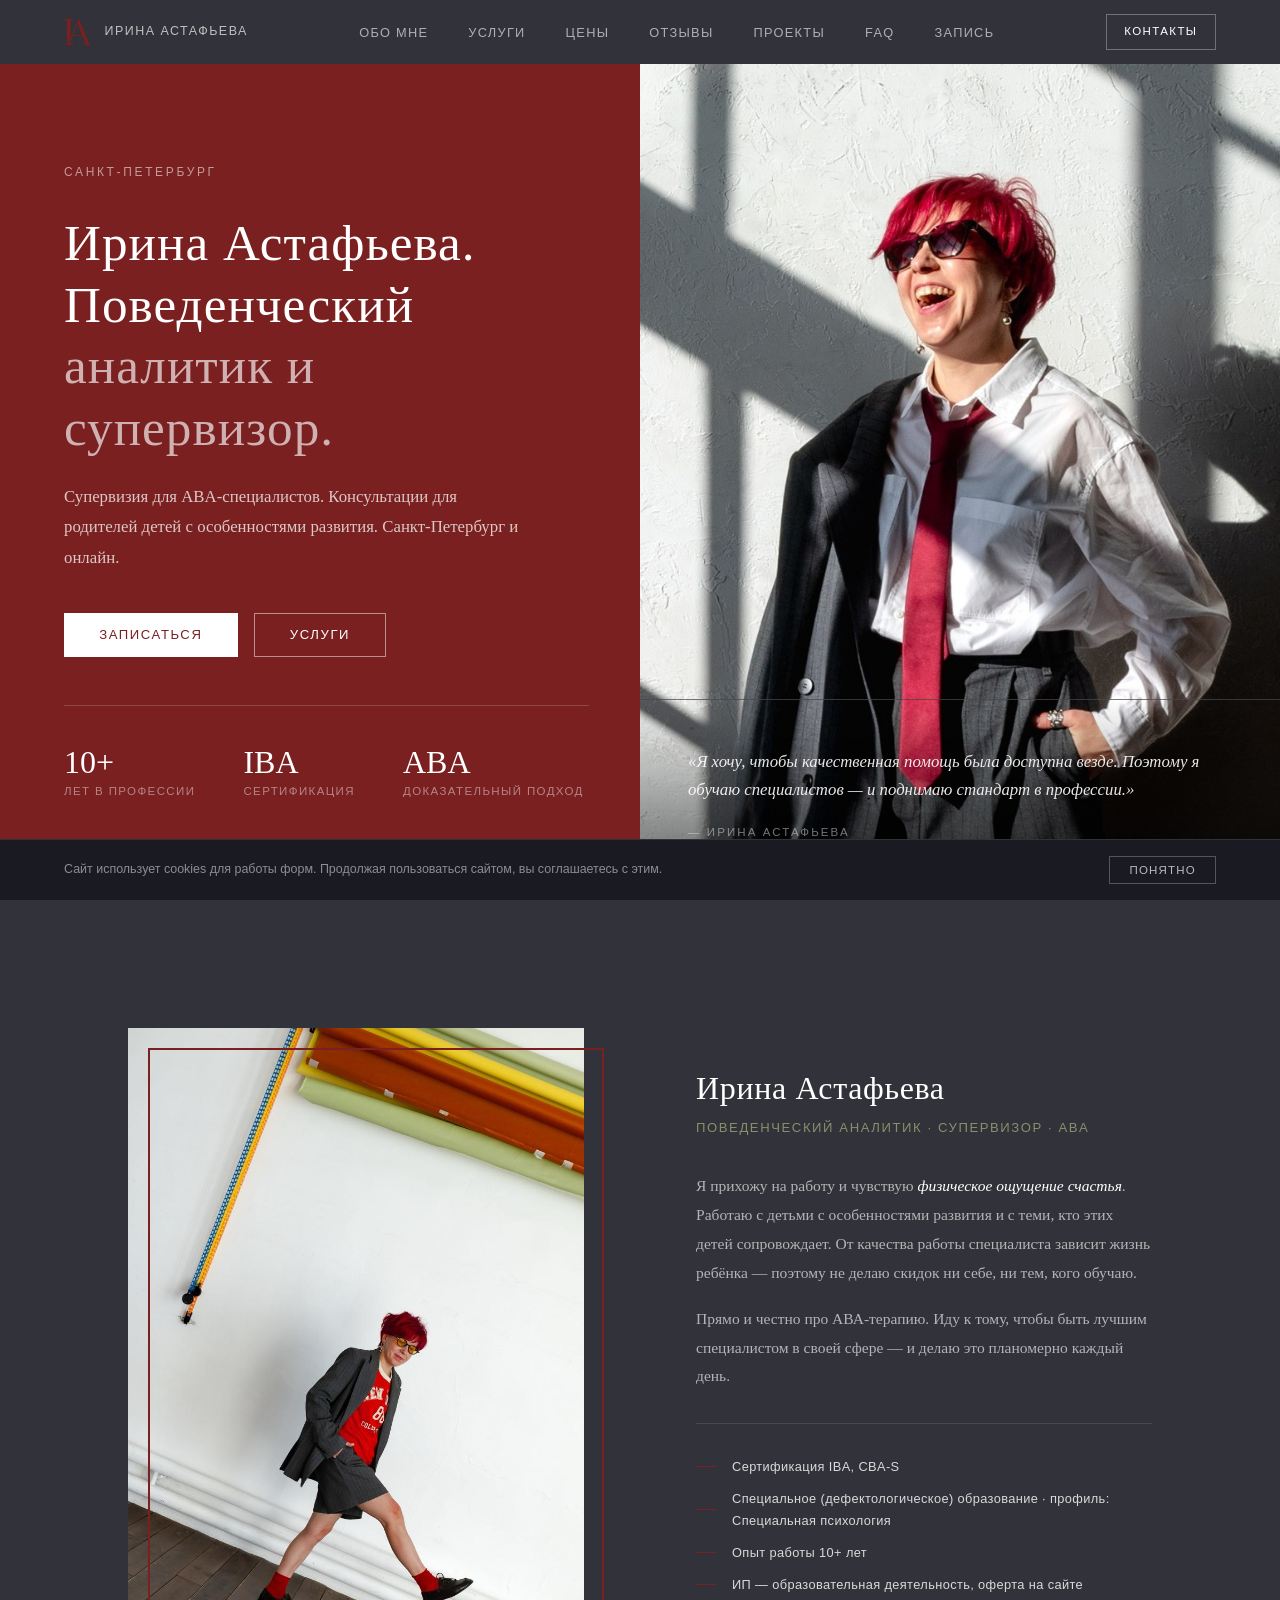
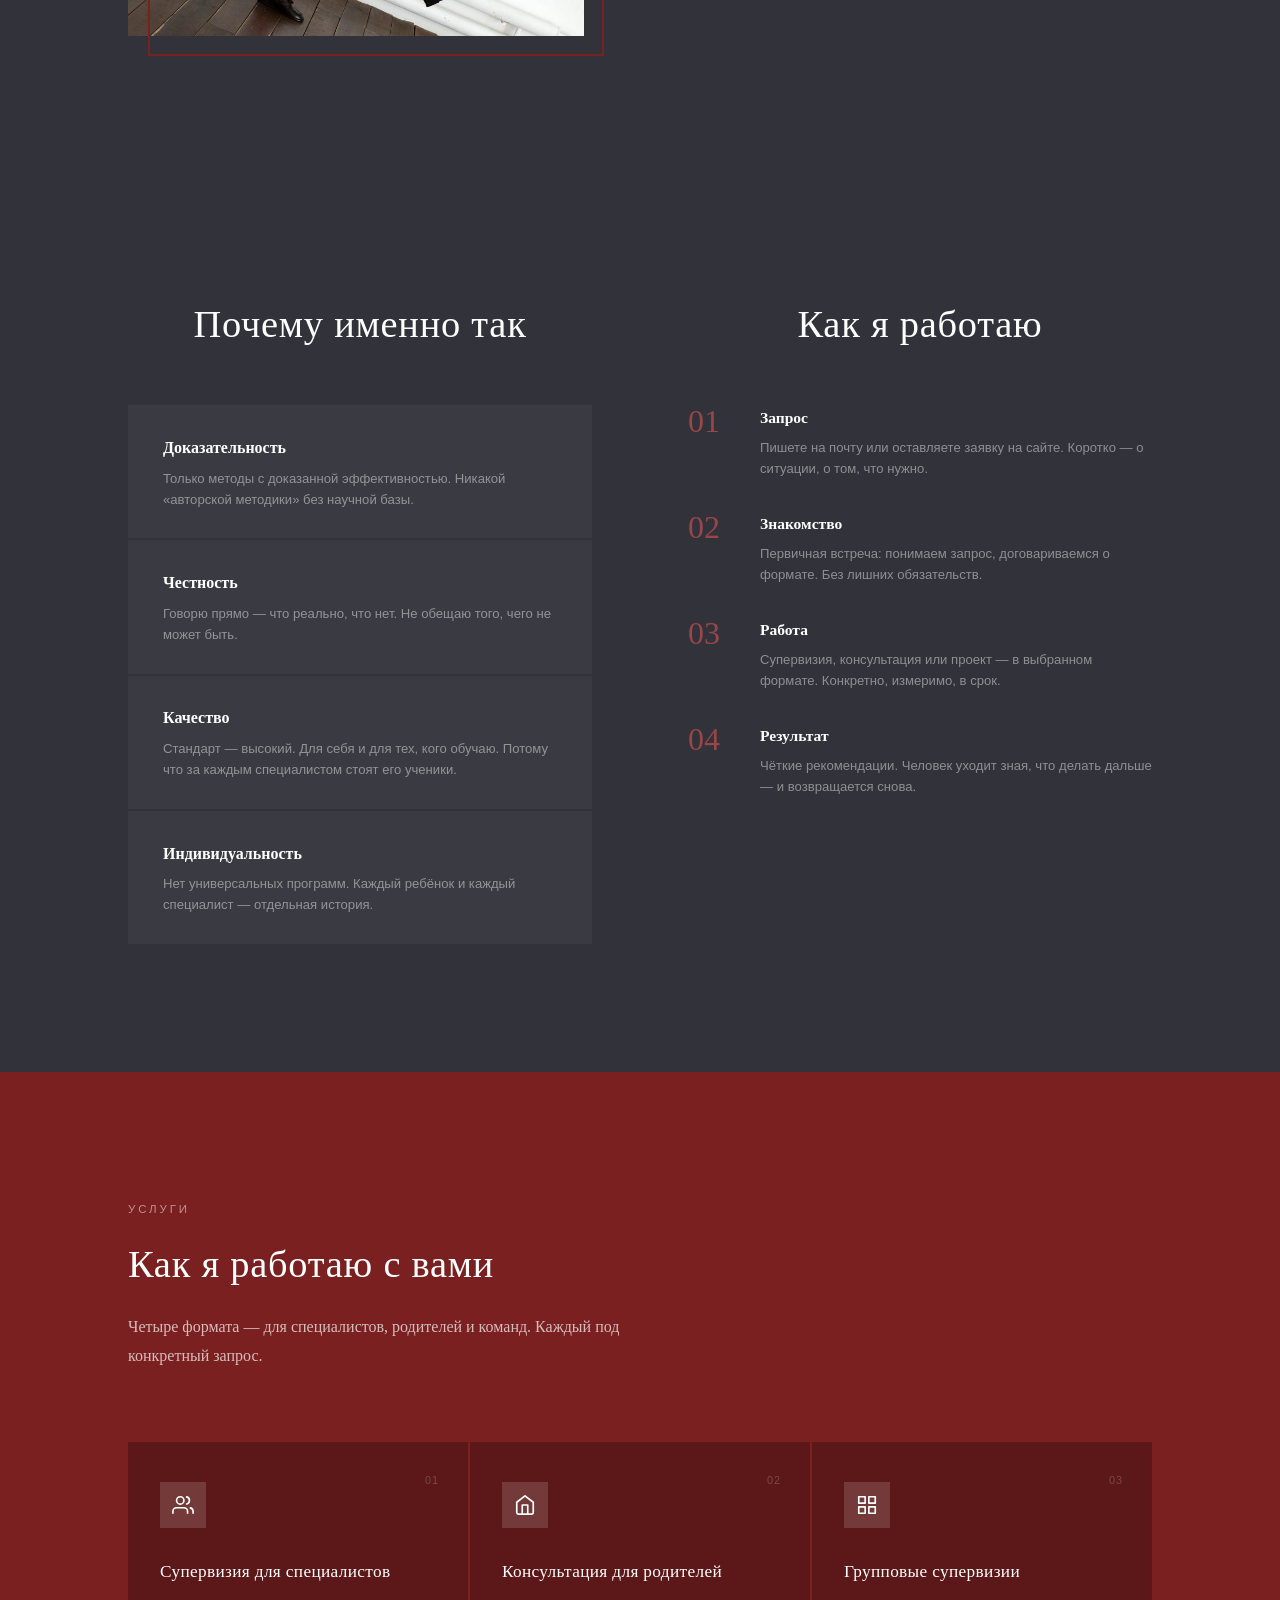
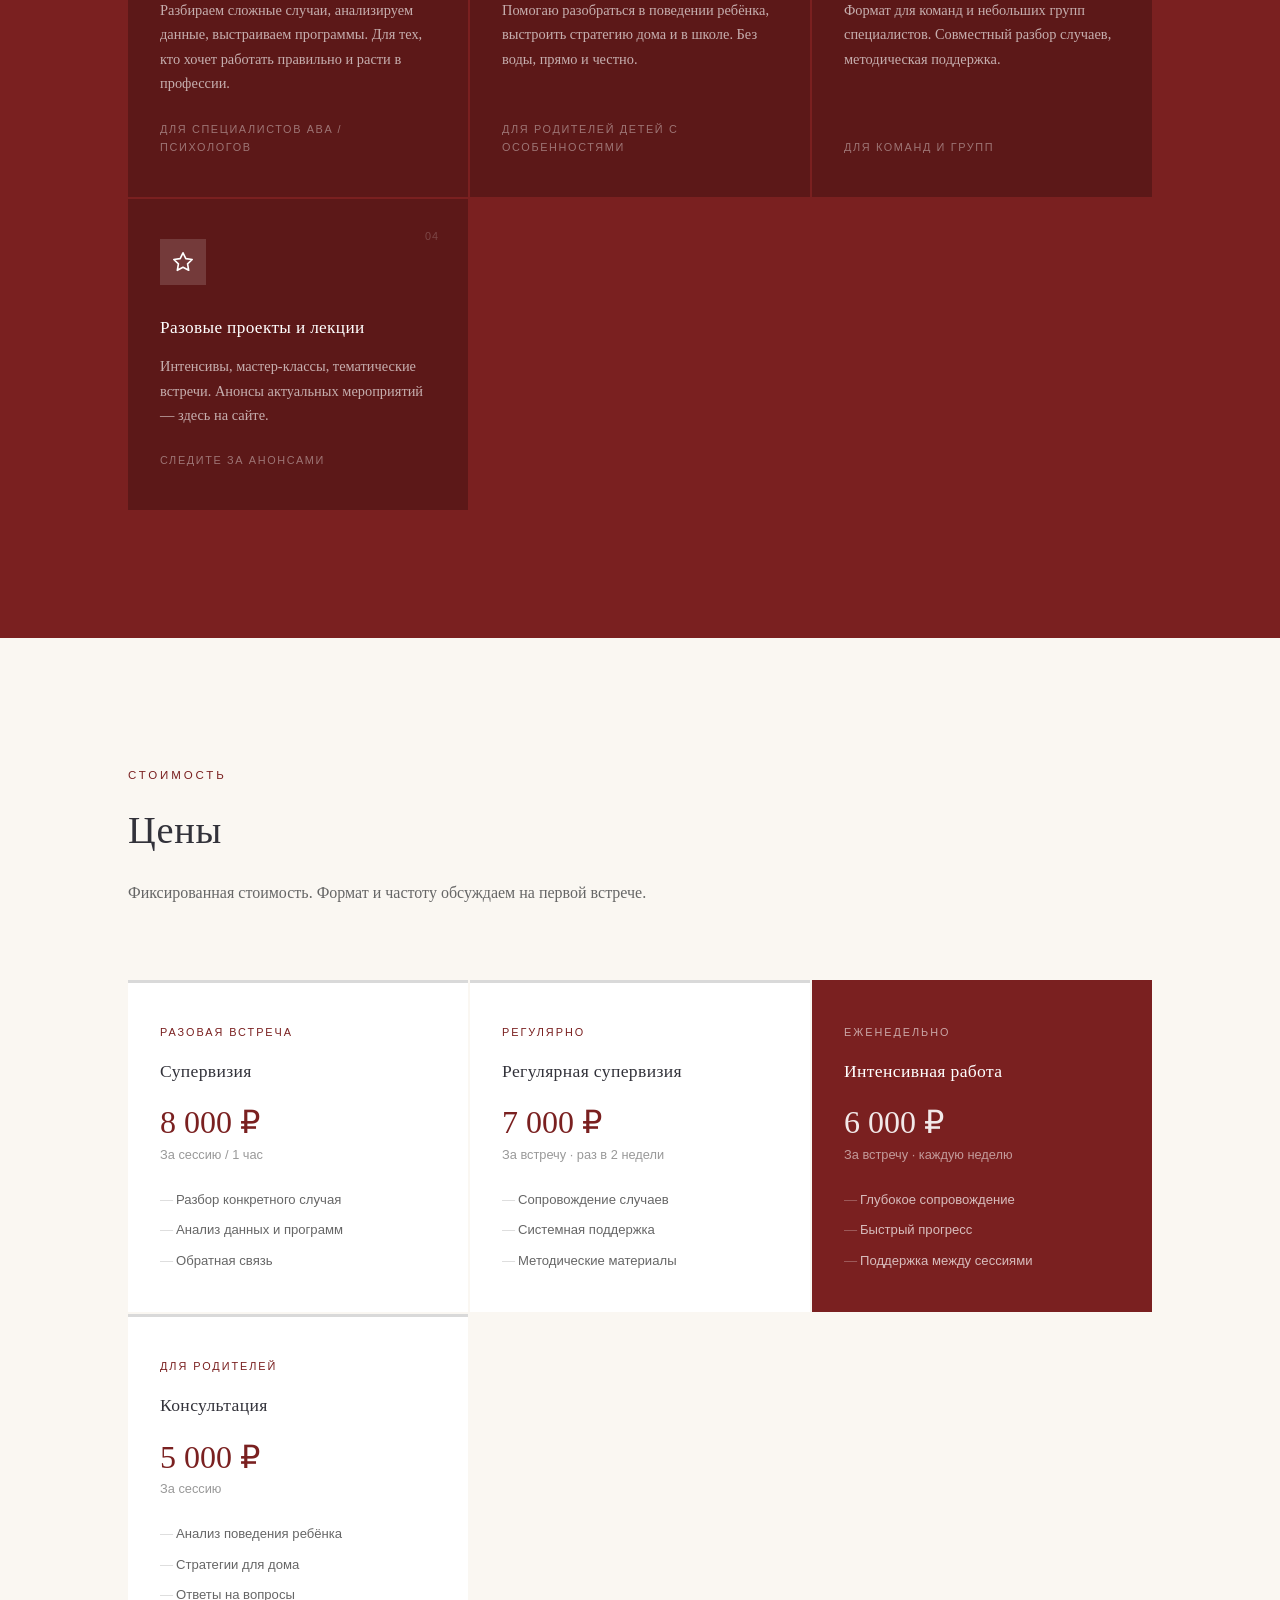
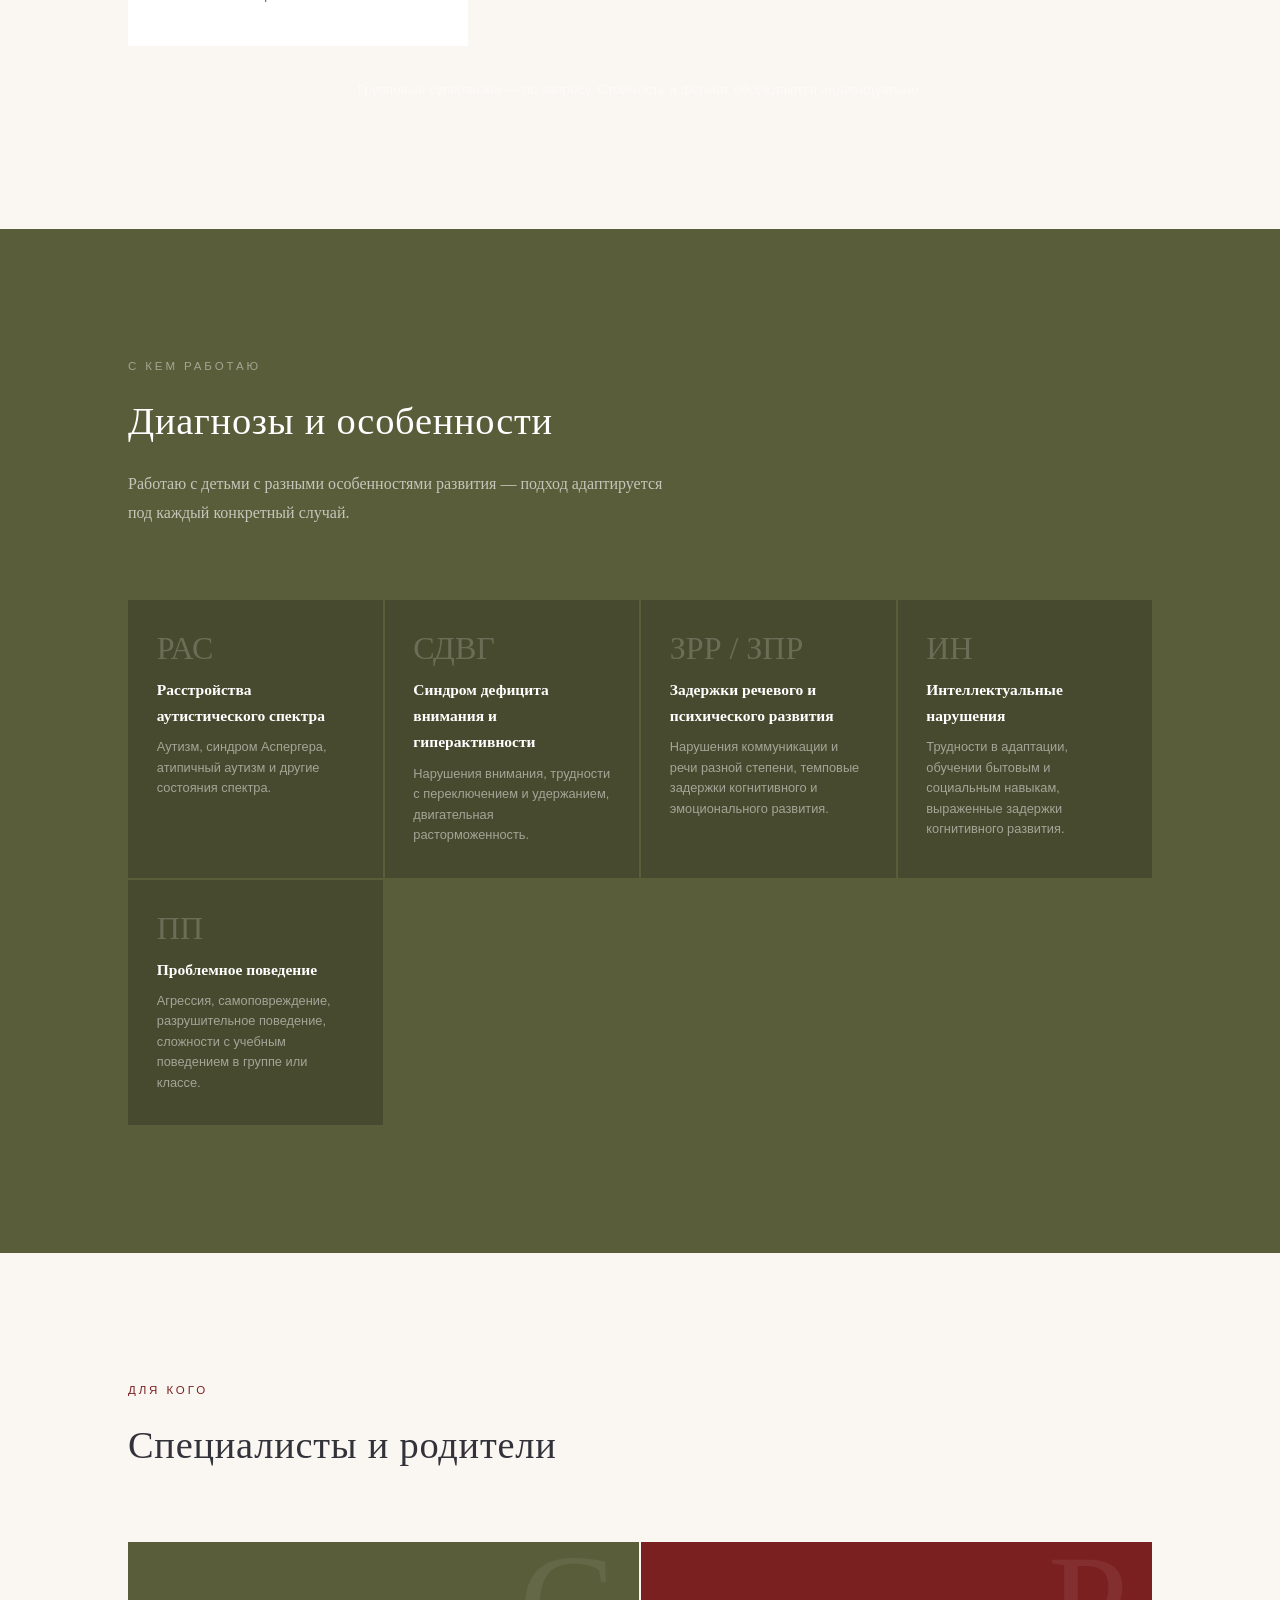
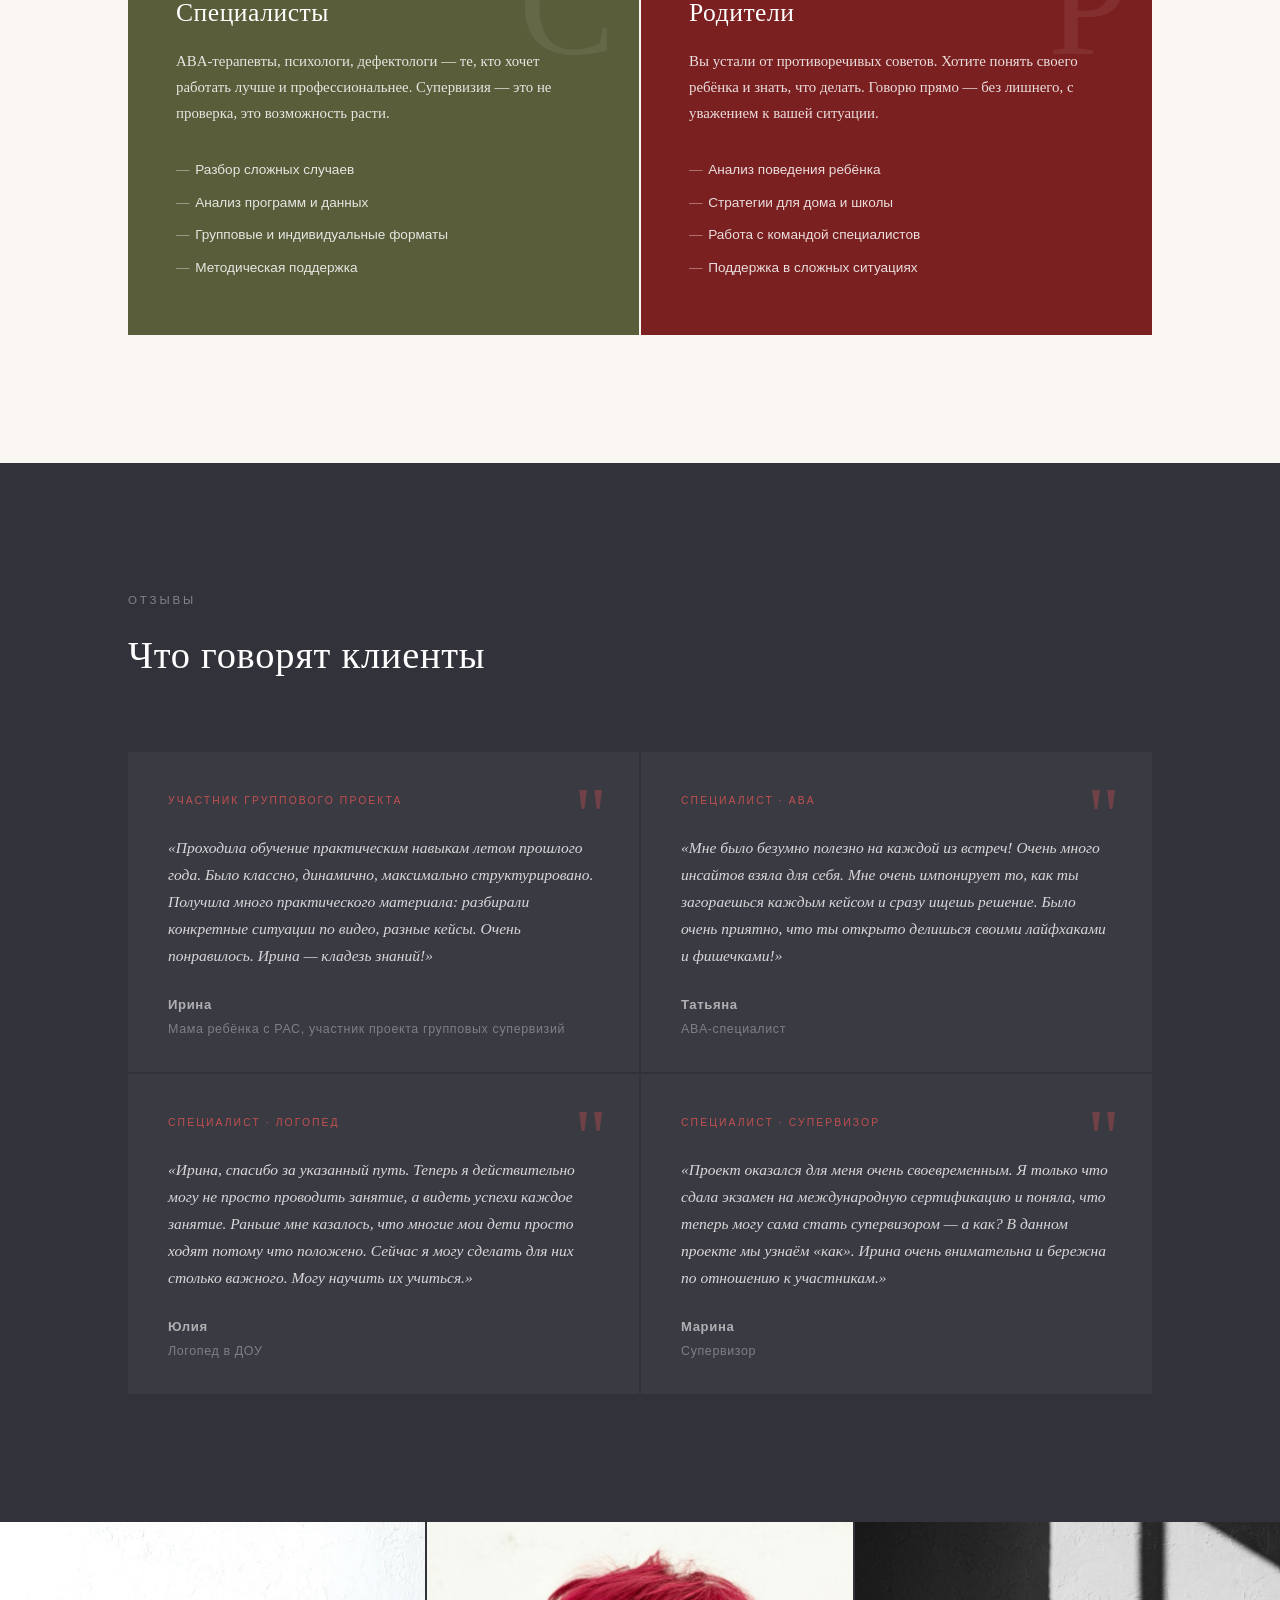
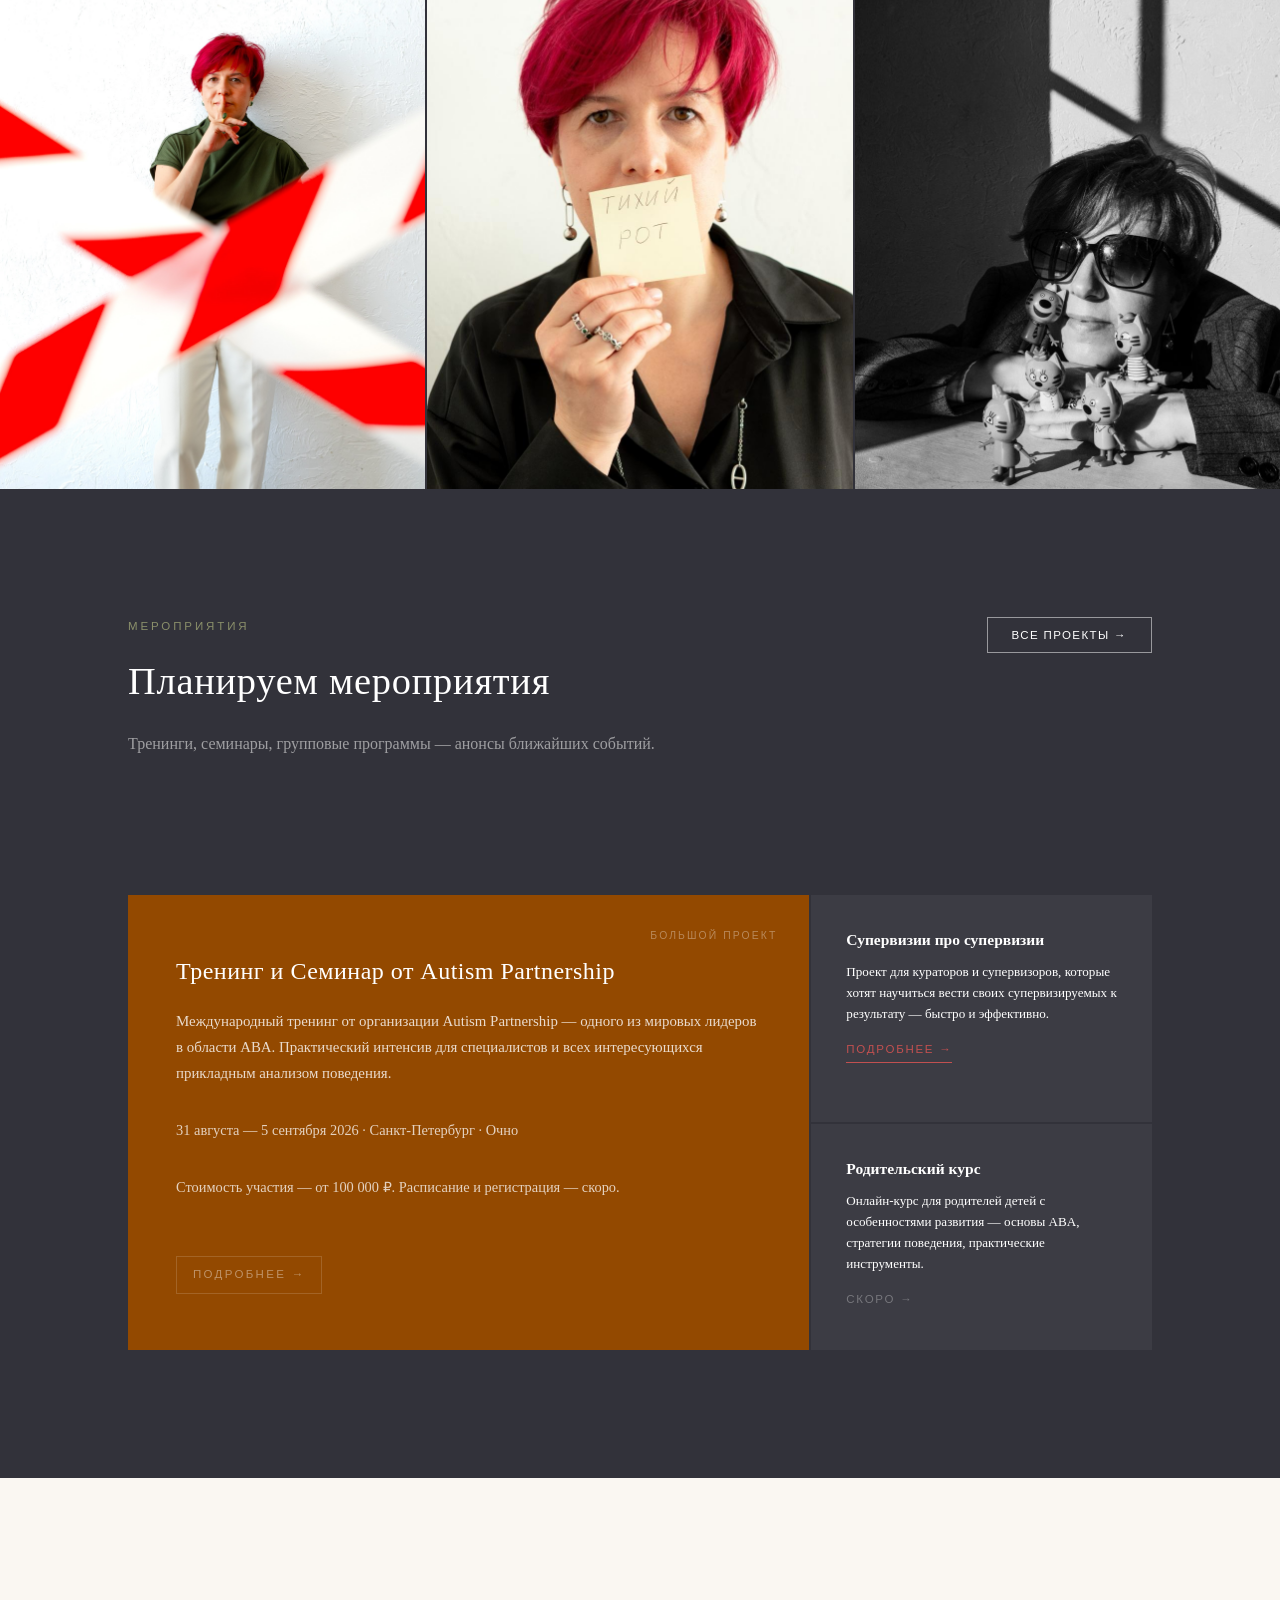
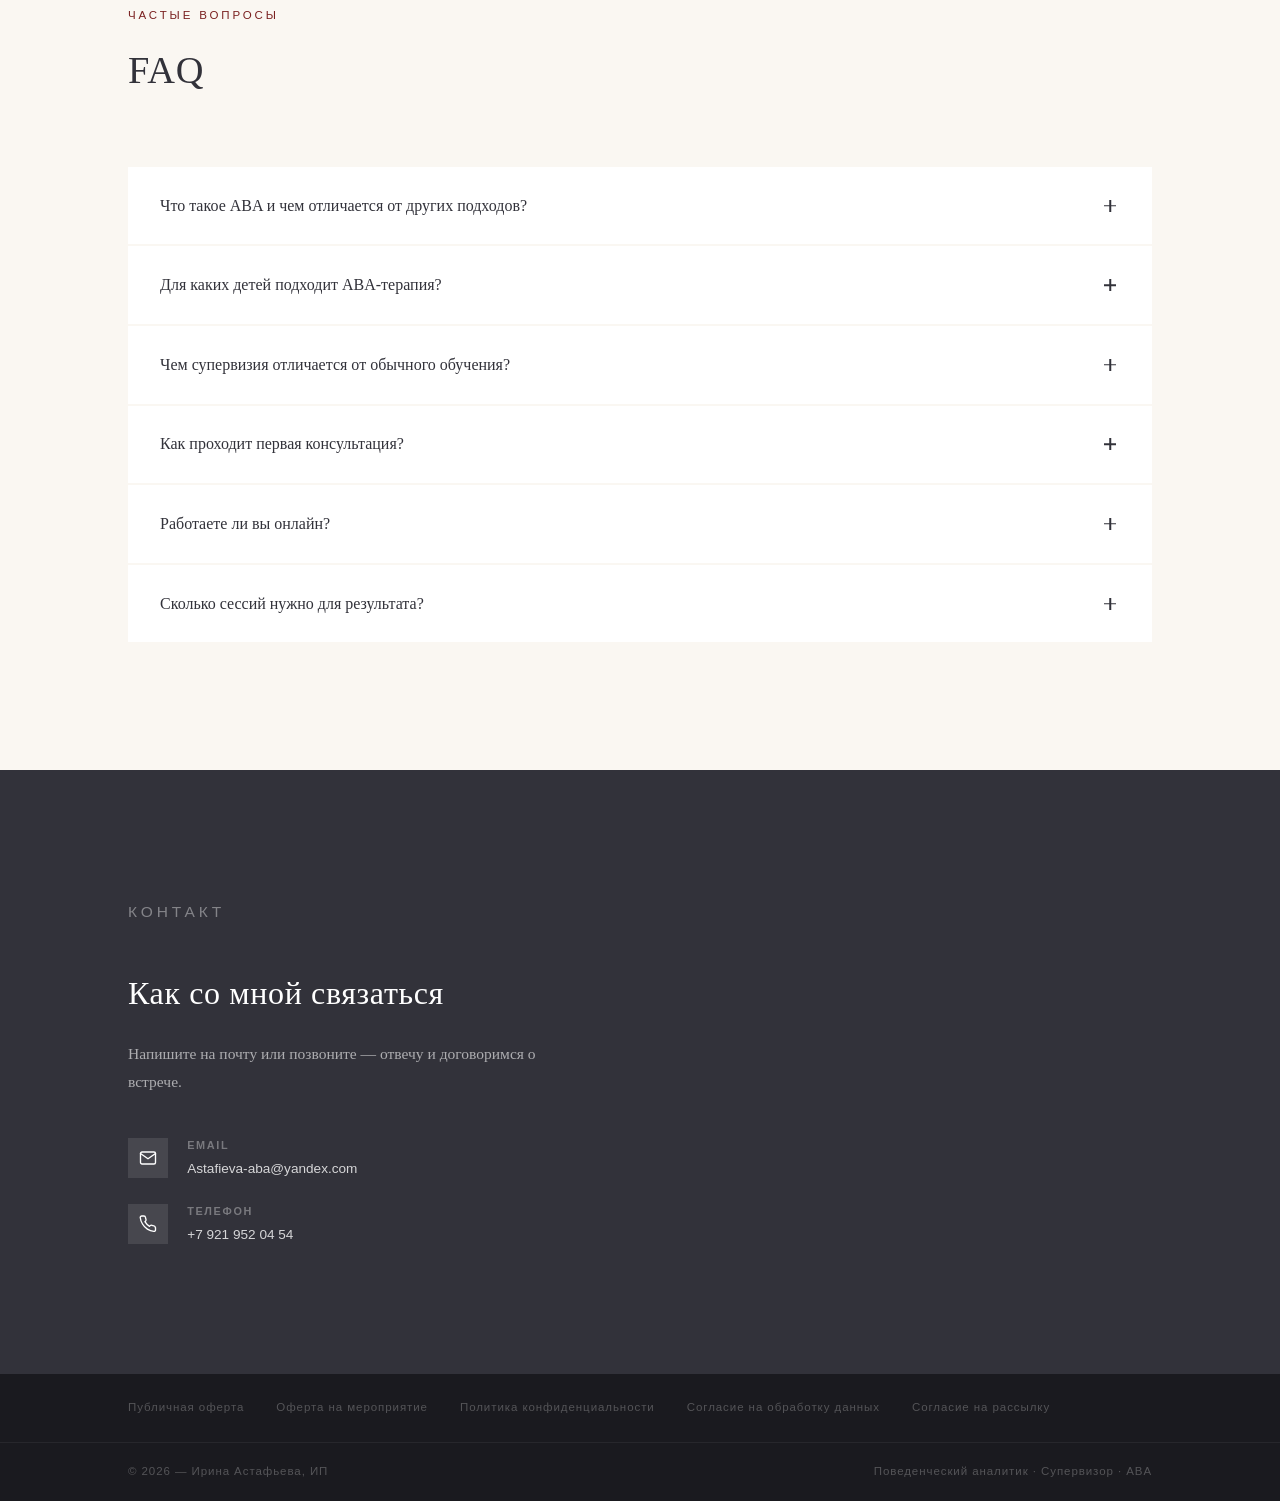
==== index.html @ 0bb3211e "Add IBAO CEU Provider logo top-right of hero photo Co-Authored-By: Claude Sonnet 4.6 <noreply@anthro" ====
﻿<!DOCTYPE html>
<html lang="ru">
<head>
  <meta charset="UTF-8" />
  <meta name="viewport" content="width=device-width, initial-scale=1.0" />
  <title>Ирина Астафьева — поведенческий аналитик и супервизор ABA</title>
  <meta name="description" content="Ирина Астафьева — поведенческий аналитик, супервизор ABA. Супервизия для специалистов, консультации для родителей детей с особенностями развития. Санкт-Петербург и онлайн." />
  <meta property="og:title" content="Ирина Астафьева — поведенческий аналитик и супервизор ABA" />
  <meta property="og:description" content="Супервизия для ABA-специалистов. Консультации для родителей. Санкт-Петербург и онлайн." />
  <meta property="og:image" content="photo/hero-block.jpg" />
  <meta property="og:type" content="website" />
  <meta name="robots" content="index, follow" />
  <link rel="icon" href="photo/Logo.png" type="image/png" />
  <link rel="stylesheet" href="style.css" />
</head>
<body>

  <!-- Навигация -->
  <nav>
    <div class="logo" style="display:flex;align-items:center;gap:0.75rem;">
      <img src="photo/Logo.png" alt="Ирина Астафьева" style="height:36px;display:block;" />
      <span style="color:var(--ash);font-family:'Arial',sans-serif;font-size:0.78rem;letter-spacing:0.12em;text-transform:uppercase;opacity:0.85;">Ирина Астафьева</span>
    </div>
    <button class="nav-toggle" id="navToggle" aria-label="Меню">
      <span></span><span></span><span></span>
    </button>
    <ul id="navMenu">
      <li><a href="#about">Обо мне</a></li>
      <li><a href="#services">Услуги</a></li>
      <li><a href="#pricing">Цены</a></li>
      <li><a href="#testimonials">Отзывы</a></li>
      <li><a href="projects.html">Проекты</a></li>
      <li><a href="#faq">FAQ</a></li>
      <li><a href="#contact">Запись</a></li>
    </ul>
    <a href="#contact" class="nav-cta">Контакты</a>
  </nav>

  <!-- Герой -->
  <section class="hero">
    <div class="hero-text">
      <p class="eyebrow">Санкт-Петербург</p>
      <h1>Ирина Астафьева.<br>Поведенческий<br><em>аналитик и супервизор.</em></h1>
      <p>Супервизия для ABA-специалистов. Консультации для родителей детей с особенностями развития. Санкт-Петербург и онлайн.</p>
      <div class="hero-cta">
        <a href="#contact" class="btn-primary">Записаться</a>
        <a href="#services" class="btn-outline">Услуги</a>
      </div>
      <div class="hero-stats">
        <div class="stat">
          <div class="num">10+</div>
          <div class="label">Лет в профессии</div>
        </div>
        <div class="stat">
          <div class="num">IBA</div>
          <div class="label">Сертификация</div>
        </div>
        <div class="stat">
          <div class="num">ABA</div>
          <div class="label">Доказательный подход</div>
        </div>
      </div>
    </div>
    <div class="hero-visual">
      <img src="photo/hero-block.jpg" alt="Ирина Астафьева" />
      <img src="photo/IBAO%20CEU%20Provider.png" alt="IBAO CEU Provider" style="position:absolute;top:1.25rem;right:1.25rem;z-index:3;height:56px;opacity:0.9;" />
      <div class="hero-quote">
        <blockquote>
          «Я хочу, чтобы качественная помощь была доступна везде. Поэтому я обучаю специалистов — и поднимаю стандарт в профессии.»
        </blockquote>
        <cite>— Ирина Астафьева</cite>
      </div>
    </div>
  </section>

  <!-- О специалисте -->
  <section id="about">
    <div class="about-photo-wrap">
      <div class="about-photo">
        <img src="photo/DSC_3313_resized.jpg" alt="Ирина Астафьева" style="width:100%;height:100%;object-fit:cover;object-position:center top;" />
      </div>
    </div>
    <div class="about-text">
      <h2>Ирина Астафьева</h2>
      <p class="title-role">Поведенческий аналитик · Супервизор · ABA</p>
      <p>Я прихожу на работу и чувствую <strong>физическое ощущение счастья</strong>. Работаю с детьми с особенностями развития и с теми, кто этих детей сопровождает. От качества работы специалиста зависит жизнь ребёнка — поэтому не делаю скидок ни себе, ни тем, кого обучаю.</p>
      <p>Прямо и честно про АВА-терапию. Иду к тому, чтобы быть лучшим специалистом в своей сфере — и делаю это планомерно каждый день.</p>
      <div class="credentials">
        <div class="credential">Сертификация IBA, CBA-S</div>
        <div class="credential">Специальное (дефектологическое) образование · профиль: Специальная психология</div>
        <div class="credential">Опыт работы 10+ лет</div>
        <div class="credential">ИП — образовательная деятельность, оферта на сайте</div>
      </div>
    </div>
  </section>

  <!-- Ценности + Подход -->
  <section id="values">
    <div>
      <h2 class="section-title">Почему именно так</h2>
      <div class="values-list">
        <div class="value-item reveal">
          <h4>Доказательность</h4>
          <p>Только методы с доказанной эффективностью. Никакой «авторской методики» без научной базы.</p>
        </div>
        <div class="value-item reveal">
          <h4>Честность</h4>
          <p>Говорю прямо — что реально, что нет. Не обещаю того, чего не может быть.</p>
        </div>
        <div class="value-item reveal">
          <h4>Качество</h4>
          <p>Стандарт — высокий. Для себя и для тех, кого обучаю. Потому что за каждым специалистом стоят его ученики.</p>
        </div>
        <div class="value-item reveal">
          <h4>Индивидуальность</h4>
          <p>Нет универсальных программ. Каждый ребёнок и каждый специалист — отдельная история.</p>
        </div>
      </div>
    </div>
    <div>
      <h2 class="section-title">Как я работаю</h2>
      <div class="values-steps">
        <div class="values-step">
          <span class="values-step-num">01</span>
          <div>
            <h4>Запрос</h4>
            <p>Пишете на почту или оставляете заявку на сайте. Коротко — о ситуации, о том, что нужно.</p>
          </div>
        </div>
        <div class="values-step">
          <span class="values-step-num">02</span>
          <div>
            <h4>Знакомство</h4>
            <p>Первичная встреча: понимаем запрос, договариваемся о формате. Без лишних обязательств.</p>
          </div>
        </div>
        <div class="values-step">
          <span class="values-step-num">03</span>
          <div>
            <h4>Работа</h4>
            <p>Супервизия, консультация или проект — в выбранном формате. Конкретно, измеримо, в срок.</p>
          </div>
        </div>
        <div class="values-step">
          <span class="values-step-num">04</span>
          <div>
            <h4>Результат</h4>
            <p>Чёткие рекомендации. Человек уходит зная, что делать дальше — и возвращается снова.</p>
          </div>
        </div>
      </div>
    </div>
  </section>

  <!-- Услуги -->
  <section id="services">
    <p class="section-label">Услуги</p>
    <h2 class="section-title">Как я работаю с вами</h2>
    <p class="section-subtitle">Четыре формата — для специалистов, родителей и команд. Каждый под конкретный запрос.</p>
    <div class="services-grid">
      <div class="service-card reveal">
        <span class="num-badge">01</span>
        <div class="icon"><svg viewBox="0 0 24 24"><path d="M17 21v-2a4 4 0 0 0-4-4H5a4 4 0 0 0-4 4v2"/><circle cx="9" cy="7" r="4"/><path d="M23 21v-2a4 4 0 0 0-3-3.87"/><path d="M16 3.13a4 4 0 0 1 0 7.75"/></svg></div>
        <h3>Супервизия для специалистов</h3>
        <p>Разбираем сложные случаи, анализируем данные, выстраиваем программы. Для тех, кто хочет работать правильно и расти в профессии.</p>
        <span class="s-tag">Для специалистов ABA / психологов</span>
      </div>
      <div class="service-card reveal">
        <span class="num-badge">02</span>
        <div class="icon"><svg viewBox="0 0 24 24"><path d="M3 9l9-7 9 7v11a2 2 0 0 1-2 2H5a2 2 0 0 1-2-2z"/><polyline points="9 22 9 12 15 12 15 22"/></svg></div>
        <h3>Консультация для родителей</h3>
        <p>Помогаю разобраться в поведении ребёнка, выстроить стратегию дома и в школе. Без воды, прямо и честно.</p>
        <span class="s-tag">Для родителей детей с особенностями</span>
      </div>
      <div class="service-card reveal">
        <span class="num-badge">03</span>
        <div class="icon"><svg viewBox="0 0 24 24"><rect x="3" y="3" width="7" height="7"/><rect x="14" y="3" width="7" height="7"/><rect x="14" y="14" width="7" height="7"/><rect x="3" y="14" width="7" height="7"/></svg></div>
        <h3>Групповые супервизии</h3>
        <p>Формат для команд и небольших групп специалистов. Совместный разбор случаев, методическая поддержка.</p>
        <span class="s-tag">Для команд и групп</span>
      </div>
      <div class="service-card reveal">
        <span class="num-badge">04</span>
        <div class="icon"><svg viewBox="0 0 24 24"><polygon points="12 2 15.09 8.26 22 9.27 17 14.14 18.18 21.02 12 17.77 5.82 21.02 7 14.14 2 9.27 8.91 8.26 12 2"/></svg></div>
        <h3>Разовые проекты и лекции</h3>
        <p>Интенсивы, мастер-классы, тематические встречи. Анонсы актуальных мероприятий — здесь на сайте.</p>
        <span class="s-tag">Следите за анонсами</span>
      </div>
    </div>
  </section>

  <!-- Цены -->
  <section id="pricing">
    <p class="section-label">Стоимость</p>
    <h2 class="section-title">Цены</h2>
    <p class="section-subtitle">Фиксированная стоимость. Формат и частоту обсуждаем на первой встрече.</p>
    <div class="pricing-grid">
      <div class="price-card reveal">
        <p class="p-tag">Разовая встреча</p>
        <h3>Супервизия</h3>
        <div class="price-val">8 000 ₽</div>
        <p class="price-desc">За сессию / 1 час</p>
        <ul>
          <li>Разбор конкретного случая</li>
          <li>Анализ данных и программ</li>
          <li>Обратная связь</li>
        </ul>
      </div>
      <div class="price-card reveal">
        <p class="p-tag">Регулярно</p>
        <h3>Регулярная супервизия</h3>
        <div class="price-val">7 000 ₽</div>
        <p class="price-desc">За встречу · раз в 2 недели</p>
        <ul>
          <li>Сопровождение случаев</li>
          <li>Системная поддержка</li>
          <li>Методические материалы</li>
        </ul>
      </div>
      <div class="price-card featured">
        <p class="p-tag">Еженедельно</p>
        <h3>Интенсивная работа</h3>
        <div class="price-val">6 000 ₽</div>
        <p class="price-desc">За встречу · каждую неделю</p>
        <ul>
          <li>Глубокое сопровождение</li>
          <li>Быстрый прогресс</li>
          <li>Поддержка между сессиями</li>
        </ul>
      </div>
      <div class="price-card reveal">
        <p class="p-tag">Для родителей</p>
        <h3>Консультация</h3>
        <div class="price-val">5 000 ₽</div>
        <p class="price-desc">За сессию</p>
        <ul>
          <li>Анализ поведения ребёнка</li>
          <li>Стратегии для дома</li>
          <li>Ответы на вопросы</li>
        </ul>
      </div>
    </div>
    <p style="margin-top:2rem;font-family:'Arial',sans-serif;font-size:0.85rem;color:rgba(255,255,255,0.5);text-align:center;">Групповые супервизии — по запросу. Стоимость и формат обсуждаются индивидуально.</p>
  </section>

  <!-- С кем работаю -->
  <section id="who">
    <p class="section-label">С кем работаю</p>
    <h2 class="section-title">Диагнозы и особенности</h2>
    <p class="section-subtitle">Работаю с детьми с разными особенностями развития — подход адаптируется под каждый конкретный случай.</p>
    <div class="who-grid">
      <div class="who-card reveal">
        <div class="who-abbr">РАС</div>
        <h4>Расстройства аутистического спектра</h4>
        <p>Аутизм, синдром Аспергера, атипичный аутизм и другие состояния спектра.</p>
      </div>
      <div class="who-card reveal">
        <div class="who-abbr">СДВГ</div>
        <h4>Синдром дефицита внимания и гиперактивности</h4>
        <p>Нарушения внимания, трудности с переключением и удержанием, двигательная расторможенность.</p>
      </div>
      <div class="who-card reveal">
        <div class="who-abbr">ЗРР / ЗПР</div>
        <h4>Задержки речевого и психического развития</h4>
        <p>Нарушения коммуникации и речи разной степени, темповые задержки когнитивного и эмоционального развития.</p>
      </div>
      <div class="who-card reveal">
        <div class="who-abbr">ИН</div>
        <h4>Интеллектуальные нарушения</h4>
        <p>Трудности в адаптации, обучении бытовым и социальным навыкам, выраженные задержки когнитивного развития.</p>
      </div>
      <div class="who-card reveal">
        <div class="who-abbr">ПП</div>
        <h4>Проблемное поведение</h4>
        <p>Агрессия, самоповреждение, разрушительное поведение, сложности с учебным поведением в группе или классе.</p>
      </div>
    </div>
  </section>

  <!-- Для кого -->
  <section id="audience">
    <p class="section-label">Для кого</p>
    <h2 class="section-title">Специалисты и родители</h2>
    <div class="audience-grid">
      <div class="audience-card for-spec">
        <span class="big-letter">С</span>
        <h3>Специалисты</h3>
        <p>ABA-терапевты, психологи, дефектологи — те, кто хочет работать лучше и профессиональнее. Супервизия — это не проверка, это возможность расти.</p>
        <ul>
          <li>Разбор сложных случаев</li>
          <li>Анализ программ и данных</li>
          <li>Групповые и индивидуальные форматы</li>
          <li>Методическая поддержка</li>
        </ul>
      </div>
      <div class="audience-card for-parents">
    <span class="big-letter">Р</span>
        <h3>Родители</h3>
        <p>Вы устали от противоречивых советов. Хотите понять своего ребёнка и знать, что делать. Говорю прямо — без лишнего, с уважением к вашей ситуации.</p>
        <ul>
          <li>Анализ поведения ребёнка</li>
          <li>Стратегии для дома и школы</li>
          <li>Работа с командой специалистов</li>
          <li>Поддержка в сложных ситуациях</li>
        </ul>
      </div>
    </div>
  </section>

  <!-- Отзывы -->
  <section id="testimonials">
    <p class="section-label">Отзывы</p>
    <h2 class="section-title">Что говорят клиенты</h2>
    <div class="testimonials-grid">
      <div class="testimonial-card reveal">
        <span class="t-quote-mark">"</span>
        <p class="t-type">Участник группового проекта</p>
        <div class="t-text-wrap"><blockquote>«Проходила обучение практическим навыкам летом прошлого года. Было классно, динамично, максимально структурировано. Получила много практического материала: разбирали конкретные ситуации по видео, разные кейсы. Очень понравилось. Ирина — кладезь знаний!»</blockquote></div>
        <button class="t-expand-btn">Читать далее</button>
        <div class="t-author"><strong>Ирина</strong>Мама ребёнка с РАС, участник проекта групповых супервизий</div>
      </div>
      <div class="testimonial-card reveal">
        <span class="t-quote-mark">"</span>
        <p class="t-type">Специалист · ABA</p>
        <div class="t-text-wrap"><blockquote>«Мне было безумно полезно на каждой из встреч! Очень много инсайтов взяла для себя. Мне очень импонирует то, как ты загораешься каждым кейсом и сразу ищешь решение. Было очень приятно, что ты открыто делишься своими лайфхаками и фишечками!»</blockquote></div>
        <button class="t-expand-btn">Читать далее</button>
        <div class="t-author"><strong>Татьяна</strong>ABA-специалист</div>
      </div>
      <div class="testimonial-card reveal">
        <span class="t-quote-mark">"</span>
        <p class="t-type">Специалист · Логопед</p>
        <div class="t-text-wrap"><blockquote>«Ирина, спасибо за указанный путь. Теперь я действительно могу не просто проводить занятие, а видеть успехи каждое занятие. Раньше мне казалось, что многие мои дети просто ходят потому что положено. Сейчас я могу сделать для них столько важного. Могу научить их учиться.»</blockquote></div>
        <button class="t-expand-btn">Читать далее</button>
        <div class="t-author"><strong>Юлия</strong>Логопед в ДОУ</div>
      </div>
      <div class="testimonial-card reveal">
        <span class="t-quote-mark">"</span>
        <p class="t-type">Специалист · Супервизор</p>
        <div class="t-text-wrap"><blockquote>«Проект оказался для меня очень своевременным. Я только что сдала экзамен на международную сертификацию и поняла, что теперь могу сама стать супервизором — а как? В данном проекте мы узнаём «как». Ирина очень внимательна и бережна по отношению к участникам.»</blockquote></div>
        <button class="t-expand-btn">Читать далее</button>
        <div class="t-author"><strong>Марина</strong>Супервизор</div>
      </div>
    </div>
  </section>

  <!-- Фото-полоса -->
  <div class="photo-strip">
    <div class="photo-strip-item"><img src="photo/strogo.jpg" alt="" /></div>
    <div class="photo-strip-item"><img src="photo/tiho_rot.jpg" alt="" /></div>
    <div class="photo-strip-item"><img src="photo/blok_galeriya_3.jpg" alt="" /></div>
  </div>

  <!-- Проекты + Выступления -->
  <section id="projects">
    <div class="section-header-row">
      <div>
        <p class="section-label">Мероприятия</p>
        <h2 class="section-title">Планируем мероприятия</h2>
        <p class="section-subtitle" style="margin-top:0.75rem;">Тренинги, семинары, групповые программы — анонсы ближайших событий.</p>
      </div>
      <a href="projects.html" class="btn-outline" style="font-size:0.72rem;padding:0.7rem 1.5rem;flex-shrink:0;align-self:flex-start;">Все проекты →</a>
    </div>
    <div class="projects-row">
      <a href="autism-partnership.html" class="project-featured" style="text-decoration:none;display:block;">
        <h3>Тренинг и Семинар от Autism Partnership</h3>
        <p>Международный тренинг от организации Autism Partnership — одного из мировых лидеров в области ABA. Практический интенсив для специалистов и всех интересующихся прикладным анализом поведения.</p>
        <p style="margin-top:1rem;font-size:0.9rem;opacity:0.75;">31 августа — 5 сентября 2026 · Санкт-Петербург · Очно</p>
        <p style="margin-top:0.5rem;font-size:0.9rem;opacity:0.75;">Стоимость участия — от 100 000 ₽. Расписание и регистрация — скоро.</p>
        <span class="soon" style="margin-top:1.5rem;">Подробнее →</span>
      </a>
      <div class="project-aside">
        <a href="supervisions.html" class="project-mini" style="text-decoration:none;display:block;">
          <h4>Супервизии про супервизии</h4>
          <p>Проект для кураторов и супервизоров, которые хотят научиться вести своих супервизируемых к результату — быстро и эффективно.</p>
          <span style="display:inline-block;margin-top:1rem;font-family:'Arial',sans-serif;font-size:0.72rem;letter-spacing:0.15em;text-transform:uppercase;color:var(--terracotta-light);border-bottom:1px solid var(--terracotta-light);padding-bottom:2px;">Подробнее →</span>
        </a>
        <a href="parent-course.html" class="project-mini" style="text-decoration:none;display:block;">
          <h4>Родительский курс</h4>
          <p>Онлайн-курс для родителей детей с особенностями развития — основы ABA, стратегии поведения, практические инструменты.</p>
          <span style="display:inline-block;margin-top:1rem;font-family:'Arial',sans-serif;font-size:0.72rem;letter-spacing:0.15em;text-transform:uppercase;color:rgba(255,255,255,0.3);">Скоро →</span>
        </a>
      </div>
    </div>
  </section>

  <!-- FAQ -->
  <section id="faq">
    <p class="section-label">Частые вопросы</p>
    <h2 class="section-title">FAQ</h2>
    <div class="faq-list">
      <div class="faq-item reveal">
        <button class="faq-question" onclick="toggleFaq(this)">
          Что такое ABA и чем отличается от других подходов?
          <span class="faq-icon"></span>
        </button>
        <div class="faq-answer">
          <p>ABA (прикладной анализ поведения) — это наука о поведении. Всё что делает живой организм — это поведение, а значит его можно изменять с помощью прикладного анализа. В отличие от многих других методов, ABA опирается на измеримые данные и доказанную эффективность, а не на интуицию. ABA — один из немногих методов, вошедших в клинические рекомендации «расстройство аутистического спектра» Минздрава РФ.</p>
        </div>
      </div>
      <div class="faq-item reveal">
        <button class="faq-question" onclick="toggleFaq(this)">
          Для каких детей подходит ABA-терапия?
          <span class="faq-icon"></span>
        </button>
        <div class="faq-answer">
          <p>Методы ABA подходят любому человеку, который хочет быстро и эффективно обучаться. Именно поэтому в коррекционной педагогике ABA так востребована — если у ребёнка есть особенности или задержки развития, нужно выбирать самые быстрые и эффективные методы. Подход адаптируется под каждого — не существует универсальной программы.</p>
        </div>
      </div>
      <div class="faq-item reveal">
        <button class="faq-question" onclick="toggleFaq(this)">
          Чем супервизия отличается от обычного обучения?
          <span class="faq-icon"></span>
        </button>
        <div class="faq-answer">
          <p>Лекции дают теорию, тренинги — практические навыки и технику. Супервизия — это разбор реальных случаев из вашей практики. Вы приходите с конкретной ситуацией и уходите с конкретным решением. Кроме того, супервизия прокачивает ваше клиническое мышление, умение анализировать ситуации и принимать решения в моменте.</p>
        </div>
      </div>
      <div class="faq-item reveal">
        <button class="faq-question" onclick="toggleFaq(this)">
          Как проходит первая консультация?
          <span class="faq-icon"></span>
        </button>
        <div class="faq-answer">
          <p>Первая встреча — знакомство. Вы рассказываете о ситуации, я задаю уточняющие вопросы. Вместе определяем запрос и формат дальнейшей работы. Никаких обязательств до того, как оба поймём, что это подходит.</p>
        </div>
      </div>
      <div class="faq-item reveal">
        <button class="faq-question" onclick="toggleFaq(this)">
          Работаете ли вы онлайн?
          <span class="faq-icon"></span>
        </button>
        <div class="faq-answer">
          <p>Индивидуальные и групповые супервизии доступны онлайн. Практические тренинги — только очно.</p>
        </div>
      </div>
      <div class="faq-item reveal">
        <button class="faq-question" onclick="toggleFaq(this)">
          Сколько сессий нужно для результата?
          <span class="faq-icon"></span>
        </button>
        <div class="faq-answer">
          <p>Зависит от запроса. Для разбора одного случая может хватить 1–2 встреч. Для системного сопровождения — несколько месяцев. Обсуждаем на первой встрече.</p>
        </div>
      </div>
    </div>
  </section>

  <!-- Контакт -->
  <section id="contact">
    <div>
      <p class="section-label">Контакт</p>
      <h2>Как со мной связаться</h2>
      <p>Напишите на почту или позвоните — отвечу и договоримся о встрече.</p>
      <div class="contact-channels">
        <a href="mailto:Astafieva-aba@yandex.com" class="channel">
          <div class="channel-icon">
            <svg viewBox="0 0 24 24"><path d="M4 4h16c1.1 0 2 .9 2 2v12c0 1.1-.9 2-2 2H4c-1.1 0-2-.9-2-2V6c0-1.1.9-2 2-2z"/><polyline points="22,6 12,13 2,6"/></svg>
          </div>
          <div class="channel-text">
            <strong>Email</strong>
            Astafieva-aba@yandex.com
          </div>
        </a>
        <a href="tel:+79219520454" class="channel">
          <div class="channel-icon">
            <svg viewBox="0 0 24 24"><path d="M22 16.92v3a2 2 0 0 1-2.18 2 19.79 19.79 0 0 1-8.63-3.07A19.5 19.5 0 0 1 4.69 12a19.79 19.79 0 0 1-3.07-8.67A2 2 0 0 1 3.6 1.27h3a2 2 0 0 1 2 1.72c.127.96.361 1.903.7 2.81a2 2 0 0 1-.45 2.11L7.91 8.91a16 16 0 0 0 6.16 6.16l.91-.91a2 2 0 0 1 2.11-.45c.907.339 1.85.573 2.81.7a2 2 0 0 1 1.72 2.01z"/></svg>
          </div>
          <div class="channel-text">
            <strong>Телефон</strong>
            +7 921 952 04 54
          </div>
        </a>
      </div>
    </div>

    <div class="ya-form-wrap">
      <iframe src="https://forms.yandex.ru/u/69dc9eb802848fa11ccf3f2d?iframe=1" frameborder="0" name="ya-form-69dc9eb802848fa11ccf3f2d" width="100%"></iframe>
      <script>window.addEventListener("message",function(e){if(e.data&&e.data.source==="ya-form-69dc9eb802848fa11ccf3f2d"){document.querySelector("[name='ya-form-69dc9eb802848fa11ccf3f2d']").style.height=e.data.height+"px";}});</script>
    </div>
  </section>

  <!-- Кнопка наверх -->
  <button id="back-to-top" aria-label="Наверх">
    <svg viewBox="0 0 24 24"><polyline points="18 15 12 9 6 15"/></svg>
  </button>

  <!-- Футер -->
  <footer>
    <div class="footer-top">
      <a href="document/Публичная_оферта_о_заключении_договора_об_оказании_платных_дополнительных.pdf" target="_blank">Публичная оферта</a>
      <a href="document/оферта мероприятие.pdf" target="_blank">Оферта на мероприятие</a>
      <a href="document/Политика конфиденциальности.pdf" target="_blank">Политика конфиденциальности</a>
      <a href="document/CОГЛАСИЕ_НА_ОБРАБОТКУ_ПЕРСОНАЛЬНЫХ_ДАННЫХ.pdf" target="_blank">Согласие на обработку данных</a>
      <a href="document/СОГЛАСИЕ_НА_ПОЛУЧЕНИЕ_РАССЫЛКИ_И_РЕКЛАМНЫХ_МАТЕРИАЛОВ.pdf" target="_blank">Согласие на рассылку</a>
    </div>
    <div class="footer-bottom">
      <span>© 2026 — Ирина Астафьева, ИП</span>
      <span>Поведенческий аналитик · Супервизор · ABA</span>
    </div>
  </footer>

  <!-- Куки-плашка -->
  <div class="cookie-bar" id="cookieBar">
    <span>Сайт использует cookies для работы форм. Продолжая пользоваться сайтом, вы соглашаетесь с этим.</span>
    <button onclick="document.getElementById('cookieBar').style.display='none';localStorage.setItem('cookie_ok','1')">Понятно</button>
  </div>

  <script src="https://forms.yandex.ru/_static/embed.js"></script>
  <div class="mobile-nav">
    <div class="mobile-nav-inner">
      <a href="#services" class="mobile-nav-item">
        <svg viewBox="0 0 24 24"><path d="M17 21v-2a4 4 0 0 0-4-4H5a4 4 0 0 0-4 4v2"/><circle cx="9" cy="7" r="4"/></svg>
        <span>Услуги</span>
      </a>
      <a href="projects.html" class="mobile-nav-item">
        <svg viewBox="0 0 24 24"><rect x="3" y="3" width="7" height="7"/><rect x="14" y="3" width="7" height="7"/><rect x="14" y="14" width="7" height="7"/><rect x="3" y="14" width="7" height="7"/></svg>
        <span>Проекты</span>
      </a>
      <a href="#pricing" class="mobile-nav-item">
        <svg viewBox="0 0 24 24"><path d="M20.59 13.41l-7.17 7.17a2 2 0 0 1-2.83 0L2 12V2h10l8.59 8.59a2 2 0 0 1 0 2.82z"/><line x1="7" y1="7" x2="7.01" y2="7"/></svg>
        <span>Цены</span>
      </a>
      <a href="#contact" class="mobile-nav-item">
        <svg viewBox="0 0 24 24"><path d="M21 15a2 2 0 0 1-2 2H7l-4 4V5a2 2 0 0 1 2-2h14a2 2 0 0 1 2 2z"/></svg>
        <span>Запись</span>
      </a>
    </div>
  </div>

  <script src="script.js"></script>
</body>
</html>
---- style.css ----
/* ─── Палитра ──────────────────────────────────── */
:root {
  --terracotta: #7A2020;
  --terracotta-light: #C25050;
  --charcoal:   #32323A;
  --wine:       #934900;
  --ash:        #D9D9D9;
  --olive:      #595D3A;
  --cream:      #FAF7F2;
  --olive-light:#8A8F6A;
}

*, *::before, *::after { box-sizing: border-box; margin: 0; padding: 0; }
html { scroll-behavior: smooth; }

body {
  font-family: 'Georgia', 'Times New Roman', serif;
  background: var(--charcoal);
  color: var(--charcoal);
  line-height: 1.7;
}

h1, h2, h3 {
  font-family: 'Georgia', serif;
  font-weight: normal;
  letter-spacing: 0.02em;
}

/* ─── Навигация ────────────────────────────────── */
nav {
  position: fixed;
  top: 0; left: 0; right: 0;
  z-index: 100;
  background: var(--charcoal);
  display: flex;
  justify-content: space-between;
  align-items: center;
  padding: 0 5%;
  height: 64px;
}

nav .logo {
  color: var(--ash);
  font-size: 0.83rem;
  letter-spacing: 0.15em;
  text-transform: uppercase;
}

nav .logo span { color: var(--terracotta); }

nav ul {
  list-style: none;
  display: flex;
  gap: 2.5rem;
}

nav ul a {
  text-decoration: none;
  color: var(--ash);
  font-family: 'Arial', sans-serif;
  font-size: 0.8rem;
  letter-spacing: 0.1em;
  text-transform: uppercase;
  opacity: 0.75;
  transition: opacity 0.2s, color 0.2s;
}

nav ul a:hover { opacity: 1; color: var(--terracotta); }

.nav-cta {
  text-decoration: none;
  font-family: 'Arial', sans-serif;
  font-size: 0.72rem;
  letter-spacing: 0.12em;
  text-transform: uppercase;
  color: #fff;
  border: 1px solid rgba(255,255,255,0.3);
  padding: 0.45rem 1.1rem;
  transition: border-color 0.2s, color 0.2s;
  white-space: nowrap;
}

.nav-cta:hover {
  border-color: var(--terracotta-light);
  color: var(--terracotta-light);
}

@media (max-width: 768px) {
  .nav-cta { display: none; }
  body { padding-bottom: 64px; }
}

/* ─── Мобильный боттом-бар ───────────────────── */
.mobile-nav {
  display: none;
  position: fixed;
  bottom: 0; left: 0; right: 0;
  z-index: 200;
  background: var(--charcoal);
  border-top: 1px solid rgba(255,255,255,0.08);
  height: 64px;
}

.mobile-nav-inner {
  display: flex;
  height: 100%;
}

.mobile-nav-item {
  flex: 1;
  display: flex;
  flex-direction: column;
  align-items: center;
  justify-content: center;
  gap: 4px;
  text-decoration: none;
  color: rgba(255,255,255,0.45);
  transition: color 0.2s;
}

.mobile-nav-item:hover,
.mobile-nav-item.active {
  color: var(--terracotta-light);
}

.mobile-nav-item svg {
  width: 22px;
  height: 22px;
  stroke: currentColor;
  fill: none;
  stroke-width: 1.5;
  stroke-linecap: round;
  stroke-linejoin: round;
}

.mobile-nav-item span {
  font-family: 'Arial', sans-serif;
  font-size: 0.6rem;
  letter-spacing: 0.08em;
  text-transform: uppercase;
}

@media (max-width: 768px) {
  .mobile-nav { display: block; }
}

/* Бургер */
.nav-toggle {
  display: none;
  flex-direction: column;
  justify-content: center;
  gap: 5px;
  background: none;
  border: none;
  cursor: pointer;
  padding: 4px;
  z-index: 101;
}

.nav-toggle span {
  display: block;
  width: 24px;
  height: 1.5px;
  background: var(--ash);
  transition: transform 0.3s, opacity 0.3s;
}

.nav-toggle.open span:nth-child(1) { transform: translateY(6.5px) rotate(45deg); }
.nav-toggle.open span:nth-child(2) { opacity: 0; }
.nav-toggle.open span:nth-child(3) { transform: translateY(-6.5px) rotate(-45deg); }

@media (max-width: 860px) {
  .nav-toggle { display: flex; }

  nav ul {
    display: none;
    position: fixed;
    top: 64px; left: 0; right: 0;
    background: var(--charcoal);
    flex-direction: column;
    gap: 0;
    padding: 1rem 0 1.5rem;
    border-top: 1px solid rgba(255,255,255,0.08);
    z-index: 100;
  }

  nav ul.open { display: flex; }

  nav ul li a {
    display: block;
    padding: 0.85rem 5%;
    font-size: 0.82rem;
    opacity: 0.8;
  }

  .hero { grid-template-columns: 1fr; height: auto; }
  .hero-visual { min-height: 55vw; }
  .hero-text { padding: 6rem 6% 3rem; }
  .hero-stats { gap: 1.5rem; }
}

@media (max-width: 600px) {
  .hero-text h1 { font-size: clamp(1.8rem, 7vw, 2.5rem); }
  .hero-stats { flex-wrap: wrap; gap: 1.2rem 2rem; }
  .form-row { grid-template-columns: 1fr; }
  .projects-row { grid-template-columns: 1fr; }
  .audience-grid { grid-template-columns: 1fr; }
  .pricing-grid { grid-template-columns: 1fr; }
  .who-grid { grid-template-columns: 1fr; }
  #contact { grid-template-columns: 1fr; gap: 3rem; }
}

/* ─── Герой ────────────────────────────────────── */
.hero {
  height: 100vh;
  padding-top: 64px;
  display: grid;
  grid-template-columns: 1fr 1fr;
  align-items: stretch;
  background: var(--terracotta);
}

.hero-text {
  padding: 5% 8% 5% 10%;
  background: var(--terracotta);
  display: flex;
  flex-direction: column;
  justify-content: center;
}

.hero-text .eyebrow {
  font-family: 'Arial', sans-serif;
  font-size: 0.75rem;
  letter-spacing: 0.22em;
  text-transform: uppercase;
  color: rgba(255,255,255,0.55);
  margin-bottom: 1.8rem;
}

.hero-text h1 {
  font-size: clamp(2.2rem, 4vw, 3.4rem);
  color: #fff;
  line-height: 1.2;
  margin-bottom: 1.5rem;
}

.hero-text h1 em {
  font-style: normal;
  color: rgba(255,255,255,0.65);
}

.hero-text p {
  font-size: 1.05rem;
  color: rgba(255,255,255,0.75);
  max-width: 460px;
  margin-bottom: 2.5rem;
  line-height: 1.8;
}

.hero-cta { display: flex; gap: 1rem; flex-wrap: wrap; }

.btn-primary {
  display: inline-flex;
  align-items: center;
  justify-content: center;
  padding: 0.9rem 2.2rem;
  background: #fff;
  color: var(--terracotta);
  text-decoration: none;
  font-family: 'Arial', sans-serif;
  font-size: 0.82rem;
  letter-spacing: 0.12em;
  text-transform: uppercase;
  transition: background 0.25s, color 0.25s;
  line-height: 1;
}

.btn-primary:hover { background: var(--charcoal); color: #fff; }

.btn-outline {
  display: inline-flex;
  align-items: center;
  justify-content: center;
  padding: 0.9rem 2.2rem;
  border: 1.5px solid rgba(255,255,255,0.5);
  color: #fff;
  text-decoration: none;
  font-family: 'Arial', sans-serif;
  font-size: 0.82rem;
  letter-spacing: 0.12em;
  text-transform: uppercase;
  transition: background 0.25s, color 0.25s;
  line-height: 1;
}

.btn-outline:hover { background: rgba(255,255,255,0.12); }

.hero-visual {
  background: var(--olive);
  position: relative;
  overflow: hidden;
  display: flex;
  flex-direction: column;
  justify-content: flex-end;
}

.hero-visual img {
  position: absolute;
  inset: 0;
  width: 100%; height: 100%;
  object-fit: cover;
  object-position: center top;
}

.hero-visual .deco-circle-1 {
  position: absolute;
  top: -100px; right: -100px;
  width: 420px; height: 420px;
  border-radius: 50%;
  background: var(--terracotta);
  opacity: 0.16;
}

.hero-visual .deco-circle-2 {
  position: absolute;
  top: 30%; left: -80px;
  width: 200px; height: 200px;
  border-radius: 50%;
  background: var(--charcoal);
  opacity: 0.18;
}

.hero-visual .deco-line {
  position: absolute;
  top: 50%; left: 0; right: 0;
  height: 1px;
  background: rgba(255,255,255,0.1);
}

/* Большая цитата поверх визуала */
.hero-quote {
  position: relative;
  z-index: 2;
  padding: 3rem 3rem 3.5rem;
  border-top: 1px solid rgba(255,255,255,0.2);
  background: linear-gradient(to top, rgba(0,0,0,0.65) 0%, transparent 100%);
}

.hero-quote blockquote {
  font-size: 1.05rem;
  font-style: italic;
  color: rgba(255,255,255,0.9);
  line-height: 1.7;
  margin-bottom: 0.75rem;
}

.hero-quote cite {
  font-family: 'Arial', sans-serif;
  font-size: 0.72rem;
  letter-spacing: 0.18em;
  text-transform: uppercase;
  color: rgba(255,255,255,0.45);
  font-style: normal;
}

/* Плашка статистики */
.hero-stats {
  display: flex;
  gap: 3rem;
  margin-top: 3rem;
  padding-top: 2.5rem;
  border-top: 1px solid rgba(217,217,217,0.2);
}

.stat { text-align: left; }

.stat .num {
  font-size: 2rem;
  color: #fff;
  line-height: 1;
  margin-bottom: 0.3rem;
}

.stat .label {
  font-family: 'Arial', sans-serif;
  font-size: 0.72rem;
  letter-spacing: 0.12em;
  text-transform: uppercase;
  color: rgba(255,255,255,0.45);
}

/* ─── Услуги ────────────────────────────────────── */
#services {
  padding: 8rem 10%;
  background: var(--terracotta);
}

.section-label {
  font-family: 'Arial', sans-serif;
  font-size: 0.72rem;
  letter-spacing: 0.25em;
  text-transform: uppercase;
  color: rgba(255,255,255,0.5);
  margin-bottom: 0.75rem;
}

.section-title {
  font-size: clamp(1.7rem, 3vw, 2.5rem);
  color: #fff;
  margin-bottom: 1rem;
}

.section-subtitle {
  color: rgba(255,255,255,0.7);
  font-size: 1rem;
  max-width: 560px;
  margin-bottom: 4.5rem;
  line-height: 1.8;
}

.services-grid {
  display: grid;
  grid-template-columns: repeat(auto-fit, minmax(270px, 1fr));
  gap: 2px;
}

.service-card {
  padding: 2.5rem 2rem 2.5rem;
  background: rgba(0,0,0,0.25);
  transition: background 0.25s;
  display: flex;
  flex-direction: column;
  position: relative;
  cursor: default;
}

.service-card:hover {
  background: rgba(0,0,0,0.4);
}

.service-card:hover h3,
.service-card:hover p,
.service-card:hover .s-tag {
  color: #fff;
}

.service-card:hover .icon { background: var(--olive); }

.service-card .icon {
  width: 46px; height: 46px;
  background: rgba(255,255,255,0.15);
  margin-bottom: 1.8rem;
  display: flex;
  align-items: center;
  justify-content: center;
  transition: background 0.25s;
}

.service-card .icon svg {
  width: 22px; height: 22px;
  stroke: #fff;
  fill: none;
  stroke-width: 1.8;
  stroke-linecap: round;
  stroke-linejoin: round;
}

.service-card h3 {
  font-size: 1.08rem;
  color: #fff;
  margin-bottom: 0.7rem;
  transition: color 0.25s;
}

.service-card p {
  font-size: 0.9rem;
  color: rgba(255,255,255,0.65);
  line-height: 1.7;
  transition: color 0.25s;
}

.service-card .s-tag {
  display: inline-block;
  margin-top: auto;
  padding-top: 1.5rem;
  font-family: 'Arial', sans-serif;
  font-size: 0.68rem;
  letter-spacing: 0.15em;
  text-transform: uppercase;
  color: rgba(255,255,255,0.4);
  transition: color 0.25s;
}

.service-card .num-badge {
  position: absolute;
  top: 1.8rem; right: 1.8rem;
  font-family: 'Arial', sans-serif;
  font-size: 0.68rem;
  color: rgba(255,255,255,0.2);
  letter-spacing: 0.1em;
}

/* ─── О специалисте ─────────────────────────────── */
#about {
  padding: 8rem 10%;
  display: grid;
  grid-template-columns: 1fr 1fr;
  gap: 7rem;
  align-items: center;
  background: var(--charcoal);
}

.about-photo-wrap {
  position: relative;
}

.about-photo {
  width: 100%;
  aspect-ratio: 3/4;
  background: var(--olive);
  position: relative;
  overflow: hidden;
}

.about-photo-placeholder {
  width: 100%;
  height: 100%;
  display: flex;
  align-items: center;
  justify-content: center;
  font-family: 'Arial', sans-serif;
  font-size: 0.75rem;
  letter-spacing: 0.1em;
  color: rgba(255,255,255,0.3);
  text-transform: uppercase;
}

.about-photo-wrap::after {
  content: '';
  position: absolute;
  bottom: -20px; right: -20px;
  width: 100%; height: 100%;
  border: 2px solid var(--terracotta);
  z-index: 0;
  pointer-events: none;
}

.about-text { position: relative; z-index: 1; }

.about-text .eyebrow {
  font-family: 'Arial', sans-serif;
  font-size: 0.72rem;
  letter-spacing: 0.22em;
  text-transform: uppercase;
  color: var(--terracotta);
  margin-bottom: 1.2rem;
}

.about-text h2 {
  font-size: clamp(1.6rem, 2.5vw, 2.2rem);
  color: #fff;
  line-height: 1.25;
  margin-bottom: 0.5rem;
}

.about-text .title-role {
  font-family: 'Arial', sans-serif;
  font-size: 0.82rem;
  letter-spacing: 0.12em;
  text-transform: uppercase;
  color: var(--olive-light);
  margin-bottom: 2rem;
}

.about-text p {
  font-size: 0.97rem;
  line-height: 1.85;
  color: rgba(217,217,217,0.78);
  margin-bottom: 1.1rem;
}

.about-text p strong {
  color: #fff;
  font-style: italic;
  font-weight: normal;
}

.credentials {
  display: flex;
  flex-direction: column;
  gap: 0.65rem;
  margin-top: 2rem;
  padding-top: 2rem;
  border-top: 1px solid rgba(255,255,255,0.1);
}

.credential {
  display: flex;
  align-items: center;
  gap: 1rem;
  font-family: 'Arial', sans-serif;
  font-size: 0.8rem;
  letter-spacing: 0.03em;
  color: var(--ash);
}

.credential::before {
  content: '';
  display: block;
  width: 20px; height: 1px;
  background: var(--terracotta);
  flex-shrink: 0;
}

/* ─── Для кого ────────────────────────────────── */
#audience {
  padding: 8rem 10%;
  background: var(--cream);
}

#audience .section-label { color: var(--terracotta); }
#audience .section-title { color: var(--charcoal); }

.audience-grid {
  display: grid;
  grid-template-columns: 1fr 1fr;
  gap: 2px;
  margin-top: 4rem;
}

.audience-card {
  padding: 3.5rem 3rem;
  position: relative;
  overflow: hidden;
}

.audience-card.for-spec {
  background: var(--olive);
  color: #fff;
}

.audience-card.for-parents {
  background: var(--terracotta);
  color: #fff;
}

.audience-card .big-letter {
  position: absolute;
  top: -0.5rem; right: 1.5rem;
  font-size: 9rem;
  font-family: 'Georgia', serif;
  color: rgba(255,255,255,0.07);
  line-height: 1;
  pointer-events: none;
}

.audience-card .a-label {
  font-family: 'Arial', sans-serif;
  font-size: 0.7rem;
  letter-spacing: 0.22em;
  text-transform: uppercase;
  opacity: 0.6;
  margin-bottom: 1.2rem;
}

.audience-card h3 {
  font-size: 1.6rem;
  margin-bottom: 1.2rem;
  line-height: 1.2;
}

.audience-card p {
  font-size: 0.93rem;
  opacity: 0.85;
  line-height: 1.75;
  margin-bottom: 2rem;
}

.audience-card ul {
  list-style: none;
  display: flex;
  flex-direction: column;
  gap: 0.6rem;
}

.audience-card ul li {
  font-family: 'Arial', sans-serif;
  font-size: 0.85rem;
  opacity: 0.85;
  padding-left: 1.2rem;
  position: relative;
}

.audience-card ul li::before {
  content: '—';
  position: absolute;
  left: 0;
  opacity: 0.5;
}

/* ─── Фото-полоса ───────────────────────────────── */
.photo-strip {
  display: grid;
  grid-template-columns: 1fr 1fr 1fr;
  gap: 2px;
  background: var(--charcoal);
}

.photo-strip-item {
  aspect-ratio: 3/4;
  overflow: hidden;
  position: relative;
}

.photo-strip-item img {
  width: 100%; height: 100%;
  object-fit: cover;
  object-position: center;
  display: block;
  transition: transform 0.5s ease;
}

.photo-strip-item:hover img { transform: scale(1.04); }

/* Фото в подходе */
.approach-with-photo {
  display: grid;
  grid-template-columns: 1fr 1.4fr;
  gap: 6rem;
  align-items: start;
  margin-top: 5rem;
}

.approach-photo {
  aspect-ratio: 3/4;
  overflow: hidden;
  position: sticky;
  top: 90px;
}

.approach-photo img {
  width: 100%; height: 100%;
  object-fit: cover;
  object-position: center top;
}

/* ─── Подход ────────────────────────────────────── */
#approach {
  padding: 8rem 10%;
  background: var(--cream);
}

#approach .section-label { color: var(--terracotta); }
#approach .section-title { color: var(--charcoal); }
#approach .section-subtitle { color: #666; }

.approach-steps {
  display: flex;
  flex-direction: column;
  gap: 2.5rem;
}

.step { padding: 0; }

.step-dot {
  width: 54px; height: 54px;
  border-radius: 50%;
  background: var(--cream);
  border: 1.5px solid var(--ash);
  display: flex;
  align-items: center;
  justify-content: center;
  margin-bottom: 1rem;
  font-family: 'Arial', sans-serif;
  font-size: 0.75rem;
  color: var(--terracotta);
  letter-spacing: 0.05em;
  position: relative;
  z-index: 1;
  transition: background 0.25s, border-color 0.25s;
}

.step:hover .step-dot {
  background: var(--terracotta);
  border-color: var(--terracotta);
  color: #fff;
}

.step h3 {
  font-size: 1rem;
  color: var(--charcoal);
  margin-bottom: 0.65rem;
}

.step p {
  font-size: 0.87rem;
  color: #777;
  line-height: 1.65;
}

/* ─── Проекты / анонс ────────────────────────── */
#projects {
  padding: 8rem 10%;
  background: var(--charcoal);
  color: #fff;
}

#projects .section-label { color: var(--olive-light); }

#projects .section-title { color: #fff; }

#projects .section-subtitle { color: rgba(217,217,217,0.65); }

.section-header-row {
  display: flex;
  align-items: flex-start;
  justify-content: space-between;
  gap: 1.5rem;
  margin-bottom: 3rem;
}

@media (max-width: 600px) {
  .section-header-row {
    flex-direction: column;
    gap: 1.2rem;
  }
}

.projects-row {
  display: grid;
  grid-template-columns: 2fr 1fr;
  gap: 2px;
  margin-top: 4rem;
}

.project-featured {
  background: var(--wine);
  padding: 3.5rem 3rem;
  position: relative;
  overflow: hidden;
}

.project-featured::before {
  content: 'БОЛЬШОЙ ПРОЕКТ';
  position: absolute;
  top: 2rem; right: 2rem;
  font-family: 'Arial', sans-serif;
  font-size: 0.65rem;
  letter-spacing: 0.2em;
  color: rgba(255,255,255,0.35);
}

a.project-featured { color: inherit; }
a.project-featured h3,
a.project-featured p { color: inherit; }

.project-featured h3 { font-size: 1.5rem; margin-bottom: 1rem; }

.project-featured p {
  font-size: 0.93rem;
  opacity: 0.8;
  line-height: 1.75;
  margin-bottom: 2rem;
}

.project-featured .soon {
  font-family: 'Arial', sans-serif;
  font-size: 0.72rem;
  letter-spacing: 0.2em;
  text-transform: uppercase;
  color: rgba(255,255,255,0.4);
  padding: 0.5rem 1rem;
  border: 1px solid rgba(255,255,255,0.15);
  display: inline-block;
}

.project-aside {
  display: flex;
  flex-direction: column;
  gap: 2px;
}

.project-mini {
  background: rgba(255,255,255,0.05);
  padding: 2rem;
  flex: 1;
  border-left: 3px solid transparent;
  transition: border-color 0.2s, background 0.2s;
}

.project-mini:hover {
  border-left-color: var(--terracotta);
  background: rgba(255,255,255,0.08);
}

a.project-mini { color: inherit; }
a.project-mini h4,
a.project-mini p { color: inherit; }

.project-mini h4 {
  font-size: 0.97rem;
  color: #fff;
  margin-bottom: 0.5rem;
}

.project-mini p {
  font-size: 0.82rem;
  color: rgba(217,217,217,0.55);
  line-height: 1.6;
}

/* ─── Контакт / Запись ───────────────────────── */
#contact {
  padding: 8rem 10%;
  display: grid;
  grid-template-columns: 1fr 1fr;
  gap: 7rem;
  align-items: start;
  background: var(--charcoal);
}

#contact .section-label { color: rgba(255,255,255,0.4); }

#contact h2 {
  font-size: clamp(1.6rem, 2.5vw, 2.2rem);
  color: #fff;
  margin-bottom: 1.2rem;
}

#contact > div > p {
  font-size: 0.97rem;
  color: rgba(255,255,255,0.6);
  line-height: 1.8;
  margin-bottom: 2.5rem;
}

.contact-channels {
  display: flex;
  flex-direction: column;
  gap: 1.4rem;
}

.channel {
  display: flex;
  align-items: center;
  gap: 1.2rem;
  text-decoration: none;
  color: rgba(255,255,255,0.8);
  font-family: 'Arial', sans-serif;
  font-size: 0.85rem;
  transition: color 0.2s;
}

.channel:hover { color: #fff; }

.channel-icon {
  width: 40px; height: 40px;
  background: rgba(255,255,255,0.1);
  display: flex;
  align-items: center;
  justify-content: center;
  flex-shrink: 0;
  transition: background 0.2s;
}

.channel:hover .channel-icon { background: var(--terracotta); }

.channel-icon svg {
  width: 18px; height: 18px;
  stroke: #fff;
  fill: none;
  stroke-width: 1.8;
  stroke-linecap: round;
  stroke-linejoin: round;
}

.channel-text strong {
  display: block;
  font-size: 0.68rem;
  letter-spacing: 0.15em;
  text-transform: uppercase;
  color: rgba(255,255,255,0.35);
  margin-bottom: 0.15rem;
}

.contact-form {
  display: flex;
  flex-direction: column;
  gap: 1rem;
}

.form-row { display: grid; grid-template-columns: 1fr 1fr; gap: 1rem; }

.contact-form input,
.contact-form select,
.contact-form textarea {
  background: rgba(255,255,255,0.07);
  border: 1.5px solid rgba(255,255,255,0.15);
  color: #fff;
  padding: 0.9rem 1.1rem;
  font-family: 'Arial', sans-serif;
  font-size: 0.88rem;
  outline: none;
  transition: border-color 0.2s;
  resize: none;
  -webkit-appearance: none;
  appearance: none;
}

.contact-form input:focus,
.contact-form select:focus,
.contact-form textarea:focus {
  border-color: var(--terracotta);
}

.contact-form textarea { height: 110px; }

.contact-form select {
  cursor: pointer;
  background-image: url("data:image/svg+xml,%3Csvg xmlns='http://www.w3.org/2000/svg' width='12' height='8' viewBox='0 0 12 8'%3E%3Cpath d='M1 1l5 5 5-5' stroke='rgba(255,255,255,0.45)' stroke-width='1.5' fill='none' stroke-linecap='round'/%3E%3C/svg%3E");
  background-repeat: no-repeat;
  background-position: right 1.1rem center;
  padding-right: 2.5rem;
}

.contact-form select option {
  background: #2a2a30;
  color: #fff;
}

.contact-form select option:disabled {
  color: rgba(255,255,255,0.35);
}

.btn-dark {
  display: inline-block;
  padding: 0.95rem 2.5rem;
  background: var(--terracotta);
  color: #fff;
  border: none;
  font-family: 'Arial', sans-serif;
  font-size: 0.8rem;
  letter-spacing: 0.14em;
  text-transform: uppercase;
  cursor: pointer;
  transition: background 0.25s;
  align-self: flex-start;
}

.btn-dark:hover { background: #5a1515; }

.form-note {
  font-family: 'Arial', sans-serif;
  font-size: 0.72rem;
  color: rgba(255,255,255,0.3);
  letter-spacing: 0.04em;
}

.ya-form-wrap {
  width: 100%;
}

.ya-form-wrap iframe {
  width: 100%;
  min-height: 100px;
  border: none;
  display: block;
}

/* ─── Документы / Оферта ────────────────────── */
#docs {
  padding: 5rem 10%;
  background: var(--charcoal);
}

.docs-row {
  display: flex;
  gap: 2px;
  margin-top: 2.5rem;
  flex-wrap: wrap;
}

.doc-link {
  display: flex;
  align-items: center;
  gap: 1rem;
  padding: 1.2rem 2rem;
  background: rgba(255,255,255,0.05);
  text-decoration: none;
  color: var(--ash);
  font-family: 'Arial', sans-serif;
  font-size: 0.8rem;
  letter-spacing: 0.08em;
  transition: background 0.2s, color 0.2s;
}

.doc-link:hover { background: var(--terracotta); color: #fff; }

.doc-soon { opacity: 0.45; pointer-events: none; cursor: default; }

/* ─── Fade-in при скролле ─────────────────────── */
.reveal {
  opacity: 0;
  transform: translateY(28px);
  transition: opacity 0.65s ease, transform 0.65s ease;
}

.reveal.visible {
  opacity: 1;
  transform: none;
}

/* ─── Куки-плашка ────────────────────────────── */
#cookieBar {
  position: fixed;
  bottom: 0; left: 0; right: 0;
  z-index: 300;
  background: #1a1a22;
  border-top: 1px solid rgba(255,255,255,0.1);
  padding: 1rem 5%;
  display: flex;
  align-items: center;
  justify-content: space-between;
  gap: 2rem;
}

#cookieBar span {
  font-family: 'Arial', sans-serif;
  font-size: 0.78rem;
  color: rgba(255,255,255,0.5);
  line-height: 1.5;
  flex: 1;
}

#cookieBar button {
  background: none;
  border: 1px solid rgba(255,255,255,0.25);
  color: rgba(255,255,255,0.7);
  font-family: 'Arial', sans-serif;
  font-size: 0.72rem;
  letter-spacing: 0.1em;
  text-transform: uppercase;
  padding: 0.45rem 1.2rem;
  cursor: pointer;
  white-space: nowrap;
  flex-shrink: 0;
  transition: border-color 0.2s, color 0.2s;
}

#cookieBar button:hover {
  border-color: var(--terracotta-light);
  color: var(--terracotta-light);
}

@media (max-width: 768px) {
  #cookieBar { bottom: 64px; gap: 0.8rem; padding: 0.8rem 6%; }
  #cookieBar span { font-size: 0.72rem; }
}

/* ─── Кнопка наверх ───────────────────────────── */
#back-to-top {
  position: fixed;
  bottom: 2rem;
  right: 2rem;
  width: 44px;
  height: 44px;
  background: var(--terracotta);
  border: none;
  cursor: pointer;
  display: flex;
  align-items: center;
  justify-content: center;
  opacity: 0;
  pointer-events: none;
  transition: opacity 0.3s, background 0.2s;
  z-index: 99;
}

#back-to-top.visible {
  opacity: 1;
  pointer-events: auto;
}

#back-to-top:hover { background: var(--charcoal); }

@media (max-width: 768px) {
  #back-to-top { bottom: 74px; }
}

#back-to-top svg {
  width: 18px;
  height: 18px;
  stroke: #fff;
  fill: none;
  stroke-width: 2;
  stroke-linecap: round;
  stroke-linejoin: round;
}

.doc-soon::after {
  content: 'скоро';
  margin-left: auto;
  font-size: 0.65rem;
  letter-spacing: 0.15em;
  text-transform: uppercase;
  color: var(--ash);
  opacity: 0.5;
}

.doc-link svg {
  width: 16px; height: 16px;
  stroke: currentColor;
  fill: none;
  stroke-width: 1.8;
  stroke-linecap: round;
  stroke-linejoin: round;
  flex-shrink: 0;
}

/* ─── Брендовый блок ────────────────────────── */
#brand {
  padding: 7rem 10% 6rem;
  background: #1e1e24;
  padding-top: calc(64px + 5rem);
}

.brand-header {
  display: flex;
  justify-content: space-between;
  align-items: flex-end;
  margin-bottom: 4rem;
  border-bottom: 1px solid rgba(255,255,255,0.07);
  padding-bottom: 2rem;
}

.brand-header h2 {
  font-size: clamp(1.6rem, 3vw, 2.4rem);
  color: #fff;
}

.brand-header p {
  font-family: 'Arial', sans-serif;
  font-size: 0.75rem;
  letter-spacing: 0.18em;
  text-transform: uppercase;
  color: rgba(255,255,255,0.25);
  max-width: 280px;
  text-align: right;
  line-height: 1.6;
}

/* Палитра */
.brand-section-label {
  font-family: 'Arial', sans-serif;
  font-size: 0.68rem;
  letter-spacing: 0.25em;
  text-transform: uppercase;
  color: rgba(255,255,255,0.25);
  margin-bottom: 1.2rem;
}

.swatches {
  display: flex;
  gap: 2px;
  margin-bottom: 4.5rem;
}

.swatch {
  flex: 1;
  aspect-ratio: 0.85;
  position: relative;
  transition: flex 0.3s;
}

.swatch:hover { flex: 1.4; }

.swatch-inner {
  position: absolute;
  inset: 0;
  display: flex;
  flex-direction: column;
  justify-content: flex-end;
  padding: 1rem 0.85rem;
}

.swatch-hex {
  font-family: 'Arial', sans-serif;
  font-size: 0.72rem;
  letter-spacing: 0.1em;
  margin-bottom: 0.2rem;
}

.swatch-name {
  font-family: 'Georgia', serif;
  font-size: 0.9rem;
  line-height: 1.2;
}

.swatch-role {
  font-family: 'Arial', sans-serif;
  font-size: 0.62rem;
  letter-spacing: 0.1em;
  text-transform: uppercase;
  margin-top: 0.3rem;
  opacity: 0.55;
}

/* Шрифты */
.brand-fonts {
  display: grid;
  grid-template-columns: 1fr 1fr;
  gap: 2px;
  margin-bottom: 4.5rem;
}

.font-card {
  background: rgba(255,255,255,0.04);
  padding: 2.5rem 2.5rem 2rem;
  border-top: 2px solid transparent;
  transition: border-color 0.2s;
}

.font-card:first-child { border-top-color: var(--terracotta); }
.font-card:last-child  { border-top-color: var(--olive); }

.font-card .font-meta {
  font-family: 'Arial', sans-serif;
  font-size: 0.68rem;
  letter-spacing: 0.18em;
  text-transform: uppercase;
  color: rgba(255,255,255,0.25);
  margin-bottom: 1.2rem;
}

.font-card .font-sample-serif {
  font-family: 'Georgia', 'Times New Roman', serif;
  font-size: clamp(2rem, 4vw, 3rem);
  color: #fff;
  line-height: 1.2;
  font-weight: normal;
  margin-bottom: 1rem;
}

.font-card .font-sample-sans {
  font-family: 'Arial', 'Helvetica Neue', sans-serif;
  font-size: clamp(1.4rem, 2.5vw, 2rem);
  color: #fff;
  line-height: 1.3;
  letter-spacing: 0.08em;
  text-transform: uppercase;
  margin-bottom: 1rem;
}

.font-card .font-desc {
  font-family: 'Arial', sans-serif;
  font-size: 0.78rem;
  color: rgba(255,255,255,0.35);
  line-height: 1.65;
}

/* Стиль */
.brand-style {
  display: grid;
  grid-template-columns: repeat(3, 1fr);
  gap: 2px;
}

.style-card {
  background: rgba(255,255,255,0.04);
  padding: 2rem 2rem 2.5rem;
}

.style-card .style-icon {
  width: 40px; height: 40px;
  margin-bottom: 1.5rem;
  display: flex;
  align-items: center;
  justify-content: center;
}

.style-card .style-icon svg {
  width: 22px; height: 22px;
  stroke: var(--terracotta);
  fill: none;
  stroke-width: 1.6;
  stroke-linecap: round;
  stroke-linejoin: round;
}

.style-card h4 {
  font-size: 0.97rem;
  color: #fff;
  margin-bottom: 0.6rem;
  font-weight: normal;
}

.style-card p {
  font-family: 'Arial', sans-serif;
  font-size: 0.8rem;
  color: rgba(255,255,255,0.38);
  line-height: 1.65;
}

.style-card .style-words {
  margin-top: 1rem;
  display: flex;
  flex-wrap: wrap;
  gap: 0.4rem;
}

.style-word {
  font-family: 'Arial', sans-serif;
  font-size: 0.65rem;
  letter-spacing: 0.1em;
  text-transform: uppercase;
  padding: 0.3rem 0.65rem;
  border: 1px solid rgba(255,255,255,0.1);
  color: rgba(255,255,255,0.45);
}

/* ─── Футер ─────────────────────────────────── */
footer {
  background: #1a1a1f;
  font-family: 'Arial', sans-serif;
  font-size: 0.72rem;
  color: rgba(217,217,217,0.3);
  letter-spacing: 0.08em;
}

.footer-top {
  padding: 1.5rem 10%;
  border-bottom: 1px solid rgba(255,255,255,0.06);
  display: flex;
  flex-wrap: wrap;
  gap: 0.5rem 2rem;
}

.footer-bottom {
  padding: 1.2rem 10%;
  display: flex;
  justify-content: space-between;
  align-items: center;
}

footer a {
  color: rgba(217,217,217,0.3);
  text-decoration: none;
  transition: color 0.2s;
}

footer a:hover { color: var(--terracotta-light); }

@media (max-width: 600px) {
  .footer-top { padding: 1.2rem 6%; gap: 0.5rem 1.5rem; }
  .footer-bottom { padding: 1rem 6%; flex-direction: column; gap: 0.4rem; align-items: flex-start; }
}

/* ─── Ценности ──────────────────────────────── */
#values {
  padding: 8rem 10%;
  background: var(--charcoal);
  display: grid;
  grid-template-columns: 1fr 1fr;
  gap: 6rem;
  align-items: start;
}

#values .section-label { color: rgba(255,255,255,0.4); }
#values .section-title { color: #fff; margin-bottom: 3rem; text-align: center; }

.values-step-num {
  font-family: 'Georgia', serif;
  font-size: 2rem;
  color: var(--terracotta-light);
  opacity: 0.7;
  min-width: 48px;
  line-height: 1;
}

.values-list {
  display: flex;
  flex-direction: column;
  gap: 2px;
}

.value-item {
  padding: 1.8rem 2rem;
  background: rgba(255,255,255,0.04);
  border-left: 3px solid transparent;
  transition: border-color 0.2s, background 0.2s;
}

.value-item:hover {
  border-left-color: var(--terracotta);
  background: rgba(255,255,255,0.07);
}

.value-item h4 {
  color: #fff;
  font-size: 1rem;
  margin-bottom: 0.4rem;
}

.value-item p {
  font-family: 'Arial', sans-serif;
  font-size: 0.82rem;
  color: rgba(255,255,255,0.45);
  line-height: 1.6;
}

.values-steps { display: flex; flex-direction: column; gap: 2rem; }

.values-step {
  display: flex;
  gap: 1.5rem;
  align-items: flex-start;
}

.values-step h4 {
  color: #fff;
  font-size: 0.97rem;
  margin-bottom: 0.35rem;
}

.values-step p {
  font-family: 'Arial', sans-serif;
  font-size: 0.82rem;
  color: rgba(255,255,255,0.45);
  line-height: 1.6;
}

/* ─── Цены ───────────────────────────────────── */
#pricing {
  padding: 8rem 10%;
  background: var(--cream);
}

#pricing .section-label { color: var(--terracotta); }
#pricing .section-title { color: var(--charcoal); }
#pricing .section-subtitle { color: #666; }

.pricing-grid {
  display: grid;
  grid-template-columns: repeat(auto-fit, minmax(260px, 1fr));
  gap: 2px;
  margin-top: 4rem;
}

.price-card {
  background: #fff;
  padding: 2.5rem 2rem;
  position: relative;
  border-top: 3px solid var(--ash);
  transition: border-color 0.25s;
}

.price-card:hover { border-top-color: var(--terracotta); }

.price-card.featured {
  background: var(--terracotta);
  border-top-color: var(--terracotta);
}

.price-card .p-tag {
  font-family: 'Arial', sans-serif;
  font-size: 0.68rem;
  letter-spacing: 0.18em;
  text-transform: uppercase;
  color: var(--terracotta);
  margin-bottom: 1rem;
}

.price-card.featured .p-tag { color: rgba(255,255,255,0.6); }

.price-card h3 {
  font-size: 1.1rem;
  color: var(--charcoal);
  margin-bottom: 0.5rem;
}

.price-card.featured h3 { color: #fff; }

.price-card .price-val {
  font-size: 2rem;
  font-family: 'Georgia', serif;
  color: var(--terracotta);
  line-height: 1;
  margin: 1.2rem 0 0.4rem;
}

.price-card.featured .price-val { color: rgba(255,255,255,0.9); }

.price-card .price-desc {
  font-family: 'Arial', sans-serif;
  font-size: 0.8rem;
  color: #999;
  line-height: 1.6;
  margin-bottom: 1.5rem;
}

.price-card.featured .price-desc { color: rgba(255,255,255,0.55); }

.price-card ul {
  list-style: none;
  display: flex;
  flex-direction: column;
  gap: 0.5rem;
}

.price-card ul li {
  font-family: 'Arial', sans-serif;
  font-size: 0.82rem;
  color: #666;
  padding-left: 1rem;
  position: relative;
}

.price-card ul li::before {
  content: '—';
  position: absolute;
  left: 0;
  color: var(--ash);
}

.price-card.featured ul li { color: rgba(255,255,255,0.7); }
.price-card.featured ul li::before { color: rgba(255,255,255,0.3); }

/* ─── С кем работаю ──────────────────────────── */
#who {
  padding: 8rem 10%;
  background: var(--olive);
}

#who .section-label { color: rgba(255,255,255,0.45); }
#who .section-title { color: #fff; }
#who .section-subtitle { color: rgba(255,255,255,0.65); }

.who-grid {
  display: grid;
  grid-template-columns: repeat(auto-fit, minmax(220px, 1fr));
  gap: 2px;
  margin-top: 4rem;
}

.who-card {
  background: rgba(0,0,0,0.2);
  padding: 2rem 1.8rem;
  transition: background 0.2s;
}

.who-card:hover { background: rgba(0,0,0,0.35); }

.who-card .who-abbr {
  font-family: 'Georgia', serif;
  font-size: 2rem;
  color: rgba(255,255,255,0.2);
  line-height: 1;
  margin-bottom: 0.8rem;
}

.who-card h4 {
  color: #fff;
  font-size: 0.97rem;
  margin-bottom: 0.5rem;
}

.who-card p {
  font-family: 'Arial', sans-serif;
  font-size: 0.8rem;
  color: rgba(255,255,255,0.5);
  line-height: 1.6;
}

/* ─── Отзывы ─────────────────────────────────── */
#testimonials {
  padding: 8rem 10%;
  background: var(--charcoal);
}

#testimonials .section-label { color: rgba(255,255,255,0.4); }
#testimonials .section-title { color: #fff; }

.testimonials-grid {
  display: grid;
  grid-template-columns: 1fr 1fr;
  gap: 2px;
  margin-top: 4rem;
}

.testimonial-card {
  background: rgba(255,255,255,0.04);
  padding: 2.5rem 2.5rem 2rem;
  position: relative;
  transition: background 0.2s;
}

.testimonial-card:hover { background: rgba(255,255,255,0.07); }

.testimonial-card .t-type {
  font-family: 'Arial', sans-serif;
  font-size: 0.65rem;
  letter-spacing: 0.2em;
  text-transform: uppercase;
  color: var(--terracotta-light);
  margin-bottom: 1.5rem;
}

.testimonial-card blockquote {
  font-size: 0.97rem;
  font-style: italic;
  color: rgba(255,255,255,0.8);
  line-height: 1.75;
  margin-bottom: 0;
}

.t-text-wrap { margin-bottom: 1.5rem; }

.t-expand-btn {
  display: none;
  background: none;
  border: none;
  color: var(--terracotta-light);
  font-family: 'Arial', sans-serif;
  font-size: 0.75rem;
  letter-spacing: 0.08em;
  text-transform: uppercase;
  cursor: pointer;
  padding: 0;
  margin-bottom: 1.2rem;
}

@media (max-width: 768px) {
  .t-text-wrap {
    max-height: 4.8em;
    overflow: hidden;
    position: relative;
  }
  .t-text-wrap::after {
    content: '';
    position: absolute;
    bottom: 0; left: 0; right: 0;
    height: 2em;
    background: linear-gradient(transparent, rgba(40,40,50,0.95));
  }
  .t-text-wrap.expanded {
    max-height: none;
  }
  .t-text-wrap.expanded::after { display: none; }
  .t-expand-btn { display: inline-block; }
  .t-expand-btn.hidden { display: none; }
}

.testimonial-card .t-author {
  font-family: 'Arial', sans-serif;
  font-size: 0.78rem;
  color: rgba(255,255,255,0.35);
  letter-spacing: 0.05em;
}

.testimonial-card .t-author strong {
  display: block;
  color: rgba(255,255,255,0.6);
  font-size: 0.82rem;
  margin-bottom: 0.2rem;
}

.t-quote-mark {
  position: absolute;
  top: 1.5rem; right: 2rem;
  font-size: 5rem;
  font-family: 'Georgia', serif;
  color: var(--terracotta-light);
  opacity: 0.4;
  line-height: 1;
  pointer-events: none;
}

/* ─── FAQ ────────────────────────────────────── */
#faq {
  padding: 8rem 10%;
  background: var(--cream);
}

#faq .section-label { color: var(--terracotta); }
#faq .section-title { color: var(--charcoal); }

.faq-list {
  margin-top: 4rem;
  display: flex;
  flex-direction: column;
  gap: 2px;
}

.faq-item {
  background: #fff;
  overflow: hidden;
}

.faq-question {
  width: 100%;
  background: none;
  border: none;
  text-align: left;
  padding: 1.8rem 2rem;
  font-family: 'Georgia', serif;
  font-size: 1rem;
  color: var(--charcoal);
  cursor: pointer;
  display: flex;
  justify-content: space-between;
  align-items: center;
  gap: 1rem;
  transition: color 0.2s;
}

.faq-question:hover { color: var(--terracotta); }

.faq-question.open { color: var(--terracotta); }

.faq-icon {
  width: 20px; height: 20px;
  flex-shrink: 0;
  position: relative;
}

.faq-icon::before,
.faq-icon::after {
  content: '';
  position: absolute;
  background: currentColor;
  transition: transform 0.25s, opacity 0.25s;
}

.faq-icon::before { width: 12px; height: 1.5px; top: 50%; left: 50%; transform: translate(-50%,-50%); }
.faq-icon::after  { width: 1.5px; height: 12px; top: 50%; left: 50%; transform: translate(-50%,-50%); }

.faq-question.open .faq-icon::after { transform: translate(-50%,-50%) rotate(90deg); opacity: 0; }

.faq-answer {
  max-height: 0;
  overflow: hidden;
  transition: max-height 0.3s ease, padding 0.3s ease;
}

.faq-answer.open { max-height: 300px; }

.faq-answer p {
  padding: 0 2rem 1.8rem;
  font-family: 'Arial', sans-serif;
  font-size: 0.88rem;
  color: #666;
  line-height: 1.75;
}

/* ─── Выступления (внутри projects) ─────────── */
.appearances-list {
  display: flex;
  flex-direction: column;
  gap: 2px;
  margin-top: 4rem;
}

.appearance-item {
  display: grid;
  grid-template-columns: 80px 1fr auto;
  gap: 2rem;
  align-items: center;
  padding: 1.5rem 2rem;
  background: rgba(255,255,255,0.04);
  transition: background 0.2s;
}

.appearance-item:hover { background: rgba(255,255,255,0.07); }

.appearance-year {
  font-family: 'Arial', sans-serif;
  font-size: 0.75rem;
  letter-spacing: 0.1em;
  color: var(--terracotta);
}

.appearance-title {
  color: #fff;
  font-size: 0.95rem;
}

.appearance-title span {
  display: block;
  font-family: 'Arial', sans-serif;
  font-size: 0.78rem;
  color: rgba(255,255,255,0.4);
  margin-top: 0.2rem;
}

.appearance-format {
  font-family: 'Arial', sans-serif;
  font-size: 0.68rem;
  letter-spacing: 0.12em;
  text-transform: uppercase;
  color: rgba(255,255,255,0.3);
  padding: 0.3rem 0.75rem;
  border: 1px solid rgba(255,255,255,0.1);
  white-space: nowrap;
}

/* ─── Адаптив ───────────────────────────────── */
@media (max-width: 960px) {
  .hero { grid-template-columns: 1fr; }
  .hero-visual { display: none; }
  .hero-text { padding: 3rem 6%; min-height: auto; }
  #about { grid-template-columns: 1fr; gap: 3rem; }
  .about-photo-wrap { display: none; }
  #values { grid-template-columns: 1fr; gap: 4rem; }
  #contact { grid-template-columns: 1fr; gap: 3rem; }
  .audience-grid { grid-template-columns: 1fr; }
  .testimonials-grid { grid-template-columns: 1fr; }
  .projects-row { grid-template-columns: 1fr; }
  .approach-with-photo { grid-template-columns: 1fr; }
  .approach-photo { display: none; }
  .form-row { grid-template-columns: 1fr; }
  nav ul { display: none; }
  .photo-strip { grid-template-columns: 1fr 1fr; }
  .photo-strip-item:last-child { display: none; }
  .appearance-item { grid-template-columns: 60px 1fr; }
  .appearance-format { display: none; }
}

@media (max-width: 580px) {
  .photo-strip { grid-template-columns: 1fr; }
  .photo-strip-item:last-child { display: block; }
  .who-grid { grid-template-columns: 1fr; }
}

/* ─── Подстраницы — общее ────────────────────── */
.subpage-hero {
  padding: calc(64px + 5rem) 10% 5rem;
  background: var(--charcoal);
}

.subpage-hero .eyebrow {
  font-family: 'Arial', sans-serif;
  font-size: 0.72rem;
  letter-spacing: 0.25em;
  text-transform: uppercase;
  color: rgba(255,255,255,0.4);
  margin-bottom: 1rem;
}

.subpage-hero h1 {
  font-size: clamp(2rem, 4vw, 3.5rem);
  color: #fff;
  line-height: 1.2;
  margin-bottom: 1rem;
}

.subpage-hero p {
  font-size: 1rem;
  color: rgba(255,255,255,0.6);
  max-width: 560px;
  line-height: 1.8;
}

.back-link {
  display: inline-flex;
  align-items: center;
  gap: 0.5rem;
  font-family: 'Arial', sans-serif;
  font-size: 0.75rem;
  letter-spacing: 0.12em;
  text-transform: uppercase;
  color: rgba(255,255,255,0.45);
  text-decoration: none;
  margin-bottom: 2.5rem;
  transition: color 0.2s;
}

.back-link:hover { color: #fff; }

/* ─── Хаб проектов ───────────────────────────── */
.hub-grid {
  display: grid;
  grid-template-columns: repeat(3, 1fr);
  gap: 2px;
  padding: 0 10% 8rem;
  background: var(--charcoal);
}

.hub-card {
  background: rgba(255,255,255,0.04);
  text-decoration: none;
  color: inherit;
  display: flex;
  flex-direction: column;
  transition: background 0.25s;
}

.hub-card:hover { background: rgba(255,255,255,0.08); }

.hub-card-photo {
  aspect-ratio: 4/3;
  overflow: hidden;
}

.hub-card-photo img {
  width: 100%; height: 100%;
  object-fit: cover;
  object-position: center top;
  display: block;
  transition: transform 0.5s ease;
}

.hub-card:hover .hub-card-photo img { transform: scale(1.04); }

.hub-card-body {
  padding: 2rem;
  flex: 1;
  display: flex;
  flex-direction: column;
}

.hub-card-status {
  font-family: 'Arial', sans-serif;
  font-size: 0.65rem;
  letter-spacing: 0.2em;
  text-transform: uppercase;
  margin-bottom: 1rem;
}

.hub-card-status.active   { color: var(--olive-light); }
.hub-card-status.soon     { color: rgba(255,255,255,0.3); }
.hub-card-status.upcoming { color: var(--terracotta-light); }

.hub-card h3 {
  font-size: 1.15rem;
  color: #fff;
  margin-bottom: 0.75rem;
  line-height: 1.3;
}

.hub-card p {
  font-size: 0.87rem;
  color: rgba(217,217,217,0.55);
  line-height: 1.7;
  flex: 1;
}

.hub-card-meta {
  margin-top: 1.5rem;
  padding-top: 1.5rem;
  border-top: 1px solid rgba(255,255,255,0.08);
  display: flex;
  justify-content: space-between;
  align-items: center;
}

.hub-card-meta span {
  font-family: 'Arial', sans-serif;
  font-size: 0.72rem;
  color: rgba(255,255,255,0.3);
  letter-spacing: 0.06em;
}

.hub-card-arrow { color: var(--terracotta-light) !important; }

/* ─── Страница проекта ───────────────────────── */
.project-hero {
  padding: calc(64px + 4rem) 10% 5rem;
  position: relative;
  overflow: hidden;
  min-height: 420px;
  display: flex;
  align-items: flex-end;
}

.project-hero .bg-photo {
  position: absolute;
  inset: 0;
  width: 100%; height: 100%;
  object-fit: cover;
  object-position: center top;
  opacity: 0.18;
}

.project-hero-content {
  position: relative;
  z-index: 2;
  max-width: 680px;
}

.project-hero-content .eyebrow {
  font-family: 'Arial', sans-serif;
  font-size: 0.72rem;
  letter-spacing: 0.25em;
  text-transform: uppercase;
  color: rgba(255,255,255,0.5);
  margin-bottom: 1rem;
}

.project-hero-content h1 {
  font-size: clamp(2.2rem, 4vw, 3.4rem);
  color: #fff;
  line-height: 1.15;
  margin-bottom: 1.2rem;
}

.project-hero-content p {
  font-size: 1.05rem;
  color: rgba(255,255,255,0.72);
  max-width: 520px;
  line-height: 1.8;
}

.project-about {
  padding: 7rem 10%;
  background: var(--cream);
  display: grid;
  grid-template-columns: 1fr 1.6fr;
  gap: 7rem;
  align-items: start;
}

.project-about .section-label { color: var(--terracotta); }
.project-about .section-title { color: var(--charcoal); margin-bottom: 2rem; }

.project-about-text {
  font-size: 0.97rem;
  line-height: 1.85;
  color: #555;
}

.project-about-text p { margin-bottom: 1.2rem; }

.project-about-text p:last-child { margin-bottom: 0; }

.project-for-whom {
  padding: 7rem 10%;
  background: var(--charcoal);
}

.project-for-whom .section-label { color: rgba(255,255,255,0.4); }
.project-for-whom .section-title { color: #fff; }

.for-whom-grid {
  display: grid;
  grid-template-columns: repeat(auto-fit, minmax(220px, 1fr));
  gap: 2px;
  margin-top: 3.5rem;
}

.for-whom-item {
  padding: 2rem;
  background: rgba(255,255,255,0.04);
  border-left: 3px solid transparent;
  transition: border-color 0.2s, background 0.2s;
}

.for-whom-item:hover {
  border-left-color: var(--terracotta-light);
  background: rgba(255,255,255,0.07);
}

.for-whom-item .fw-num {
  font-family: 'Georgia', serif;
  font-size: 1.8rem;
  color: var(--terracotta-light);
  opacity: 0.55;
  margin-bottom: 0.8rem;
  line-height: 1;
}

.for-whom-item h4 { color: #fff; font-size: 0.97rem; margin-bottom: 0.4rem; }

.for-whom-item p {
  font-family: 'Arial', sans-serif;
  font-size: 0.82rem;
  color: rgba(255,255,255,0.45);
  line-height: 1.6;
}

.project-format {
  padding: 7rem 10%;
  background: var(--cream);
}

.project-format .section-label { color: var(--terracotta); }
.project-format .section-title { color: var(--charcoal); }

.format-grid {
  display: grid;
  grid-template-columns: repeat(auto-fit, minmax(220px, 1fr));
  gap: 2px;
  margin-top: 3.5rem;
}

.format-item {
  padding: 2.5rem 2rem;
  background: #fff;
  border-top: 3px solid var(--ash);
  transition: border-color 0.25s;
}

.format-item:hover { border-top-color: var(--terracotta); }

.format-item .f-label {
  font-family: 'Arial', sans-serif;
  font-size: 0.68rem;
  letter-spacing: 0.18em;
  text-transform: uppercase;
  color: var(--terracotta);
  margin-bottom: 0.75rem;
}

.format-item .f-val {
  font-family: 'Georgia', serif;
  font-size: 1.8rem;
  color: var(--charcoal);
  line-height: 1.1;
  margin-bottom: 0.5rem;
}

.format-item p {
  font-family: 'Arial', sans-serif;
  font-size: 0.82rem;
  color: #888;
  line-height: 1.6;
}

.project-cta-form {
  background: #1e1e25;
  padding: 7rem 10%;
}

.project-cta-form-inner {
  display: grid;
  grid-template-columns: 1fr 1.4fr;
  gap: 5rem;
  align-items: start;
}

.project-cta-form-text h2 {
  font-size: clamp(1.6rem, 2.5vw, 2.2rem);
  color: #fff;
  margin-bottom: 1rem;
}

.project-cta-form-text p {
  font-family: 'Arial', sans-serif;
  font-size: 0.95rem;
  color: rgba(255,255,255,0.55);
  line-height: 1.7;
}

.project-cta-form-embed iframe {
  width: 100%;
  min-height: 100px;
  border: none;
  display: block;
}

.form-consents {
  display: flex;
  flex-direction: column;
  gap: 0.6rem;
  margin-bottom: 1.2rem;
}

.form-consents label {
  display: flex;
  align-items: flex-start;
  gap: 0.6rem;
  font-family: 'Arial', sans-serif;
  font-size: 0.78rem;
  color: rgba(255,255,255,0.4);
  line-height: 1.5;
  cursor: pointer;
}

.form-consents input[type="checkbox"] {
  flex-shrink: 0;
  margin-top: 0.15rem;
  width: 14px;
  height: 14px;
  accent-color: var(--terracotta-light);
  cursor: pointer;
}

.form-consents a {
  color: rgba(255,255,255,0.55);
  text-decoration: underline;
}

.form-consents a:hover { color: #fff; }

@media (max-width: 860px) {
  .project-cta-form-inner { grid-template-columns: 1fr; gap: 2.5rem; }
  .project-cta-form { padding: 5rem 6%; }
}

.project-cta {
  padding: 7rem 10%;
  background: var(--terracotta);
  display: flex;
  align-items: center;
  justify-content: space-between;
  gap: 3rem;
  flex-wrap: wrap;
}

.project-cta h2 {
  font-size: clamp(1.6rem, 3vw, 2.4rem);
  color: #fff;
  max-width: 480px;
}

@media (max-width: 960px) {
  .hub-grid { grid-template-columns: 1fr; padding: 0 6% 5rem; }
  .project-about { grid-template-columns: 1fr; gap: 3rem; }
  .project-cta { flex-direction: column; align-items: flex-start; }
}

@media (max-width: 600px) {
  .project-hero { padding: calc(64px + 2.5rem) 6% 3.5rem; }
  .project-about { padding: 4rem 6%; }
  .project-for-whom { padding: 4rem 6%; }
  .for-whom-grid { grid-template-columns: 1fr; }
  .project-format { padding: 4rem 6%; }
  .format-grid { grid-template-columns: 1fr 1fr; }
  .project-cta { padding: 4rem 6%; }
}

/* ─── Форма на странице проектов ────────────── */
.projects-contact {
  background: #1e1e25;
  padding: 7rem 10%;
}

.projects-contact-inner {
  display: grid;
  grid-template-columns: 1fr 1.4fr;
  gap: 5rem;
  align-items: start;
}

.projects-contact-text .section-label { color: var(--terracotta-light); }

.projects-contact-text h2 {
  font-size: clamp(1.6rem, 2.5vw, 2.2rem);
  color: #fff;
  margin: 0.5rem 0 1rem;
}

.projects-contact-text p {
  font-family: 'Arial', sans-serif;
  font-size: 0.95rem;
  color: rgba(255,255,255,0.55);
  line-height: 1.7;
}

.projects-contact-form iframe {
  width: 100%;
  min-height: 100px;
  border: none;
  display: block;
}

@media (max-width: 860px) {
  .projects-contact-inner { grid-template-columns: 1fr; gap: 2.5rem; }
  .projects-contact { padding: 5rem 6%; }
}

/* ─── Анонсы ─────────────────────────────────── */
.announcements {
  padding: 5rem 10%;
  background: #1e1e25;
}

.announcements-header {
  margin-bottom: 2.5rem;
}

.announcements-list {
  display: flex;
  flex-direction: column;
  gap: 2px;
}

.announce-item {
  display: grid;
  grid-template-columns: 72px 1fr auto;
  gap: 2.5rem;
  align-items: center;
  padding: 1.8rem 2rem;
  background: rgba(255,255,255,0.04);
  transition: background 0.2s;
}

.announce-item:hover { background: rgba(255,255,255,0.07); }

.announce-date {
  display: flex;
  flex-direction: column;
  align-items: center;
  text-align: center;
  line-height: 1;
}

.announce-day {
  font-family: 'Georgia', serif;
  font-size: 2rem;
  color: var(--terracotta-light);
  line-height: 1;
}

.announce-month {
  font-family: 'Arial', sans-serif;
  font-size: 0.68rem;
  letter-spacing: 0.15em;
  text-transform: uppercase;
  color: rgba(255,255,255,0.3);
  margin-top: 0.3rem;
}

.announce-body h4 {
  color: #fff;
  font-size: 1rem;
  margin-bottom: 0.4rem;
}

.announce-body p {
  font-family: 'Arial', sans-serif;
  font-size: 0.82rem;
  color: rgba(255,255,255,0.45);
  line-height: 1.6;
}

.announce-meta {
  display: flex;
  flex-direction: column;
  align-items: flex-end;
  gap: 0.75rem;
  flex-shrink: 0;
}

.announce-tag {
  font-family: 'Arial', sans-serif;
  font-size: 0.65rem;
  letter-spacing: 0.15em;
  text-transform: uppercase;
  color: rgba(255,255,255,0.3);
  padding: 0.3rem 0.75rem;
  border: 1px solid rgba(255,255,255,0.1);
  white-space: nowrap;
}

.announce-link {
  font-family: 'Arial', sans-serif;
  font-size: 0.72rem;
  letter-spacing: 0.12em;
  text-transform: uppercase;
  color: var(--terracotta-light);
  text-decoration: none;
  white-space: nowrap;
  transition: opacity 0.2s;
}

.announce-link:hover { opacity: 0.7; }

@media (max-width: 760px) {
  .announce-item { grid-template-columns: 56px 1fr; gap: 1.5rem; }
  .announce-meta { display: none; }
}
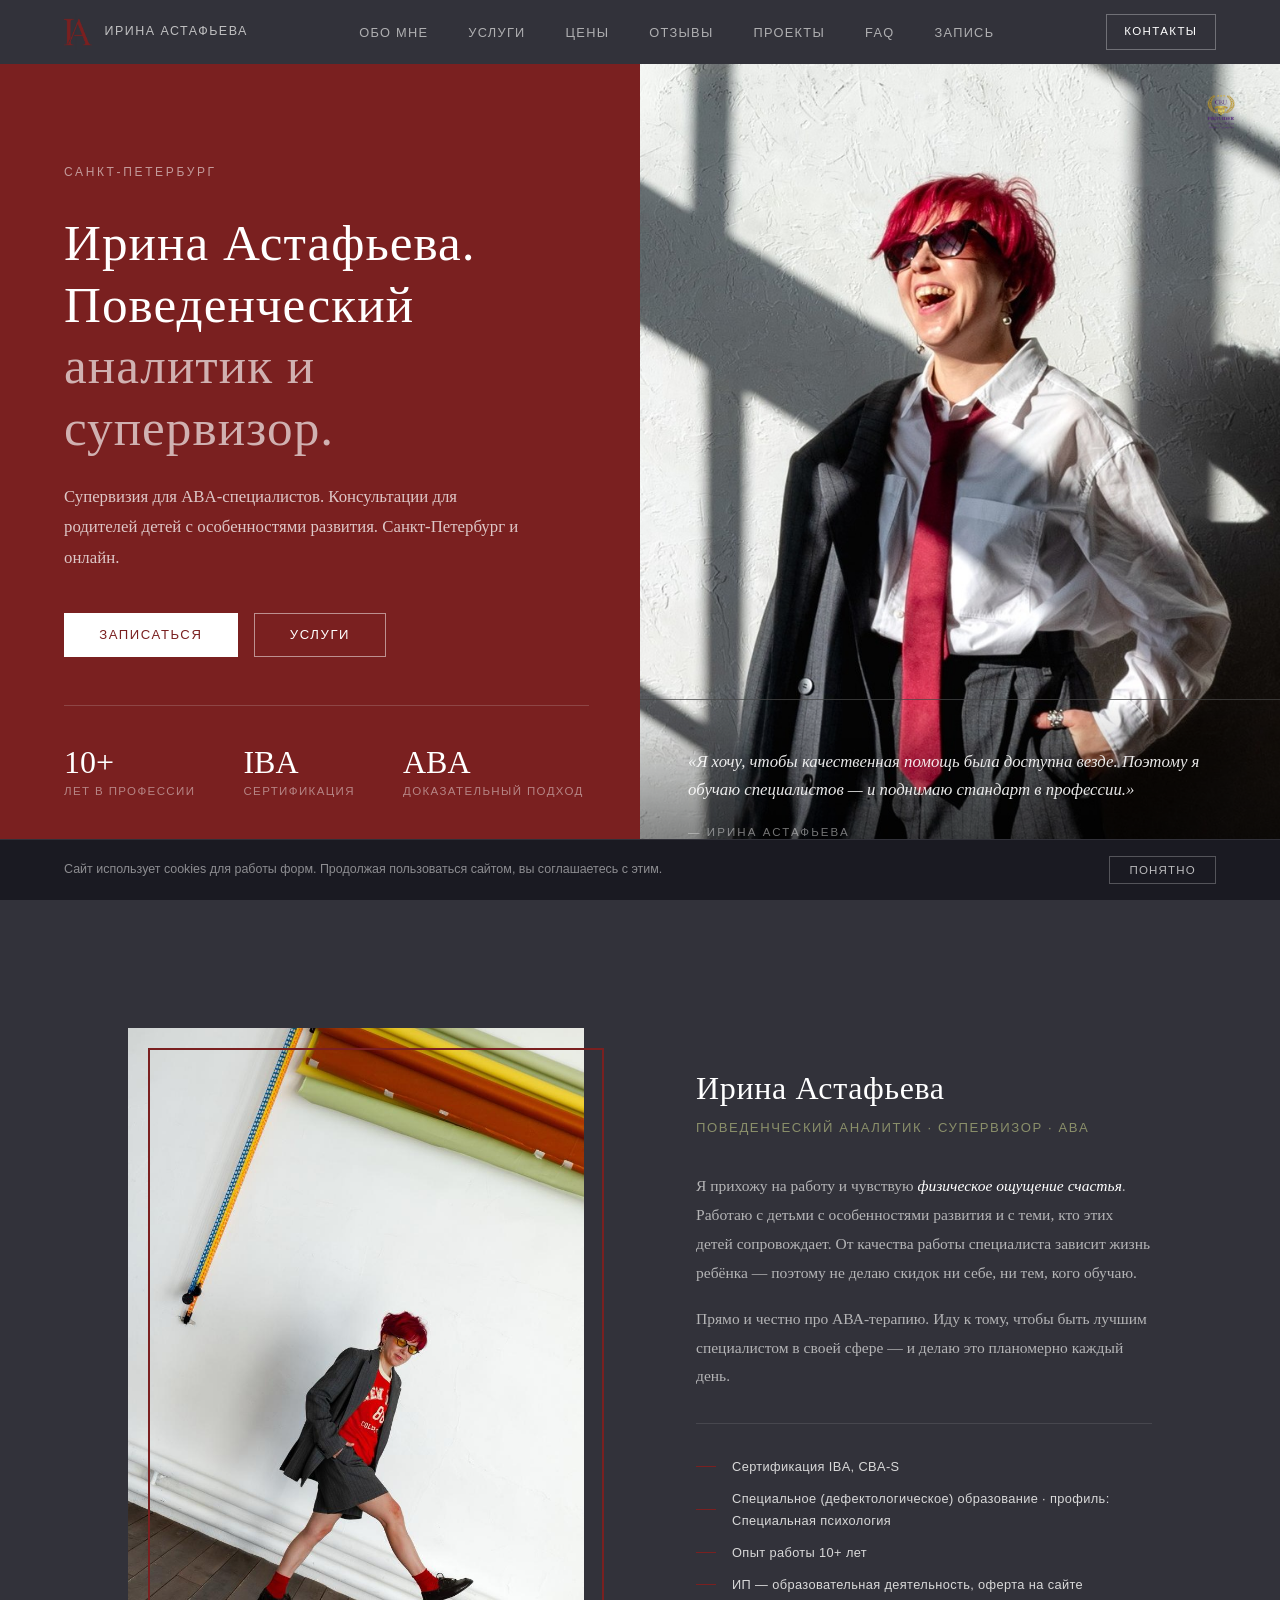
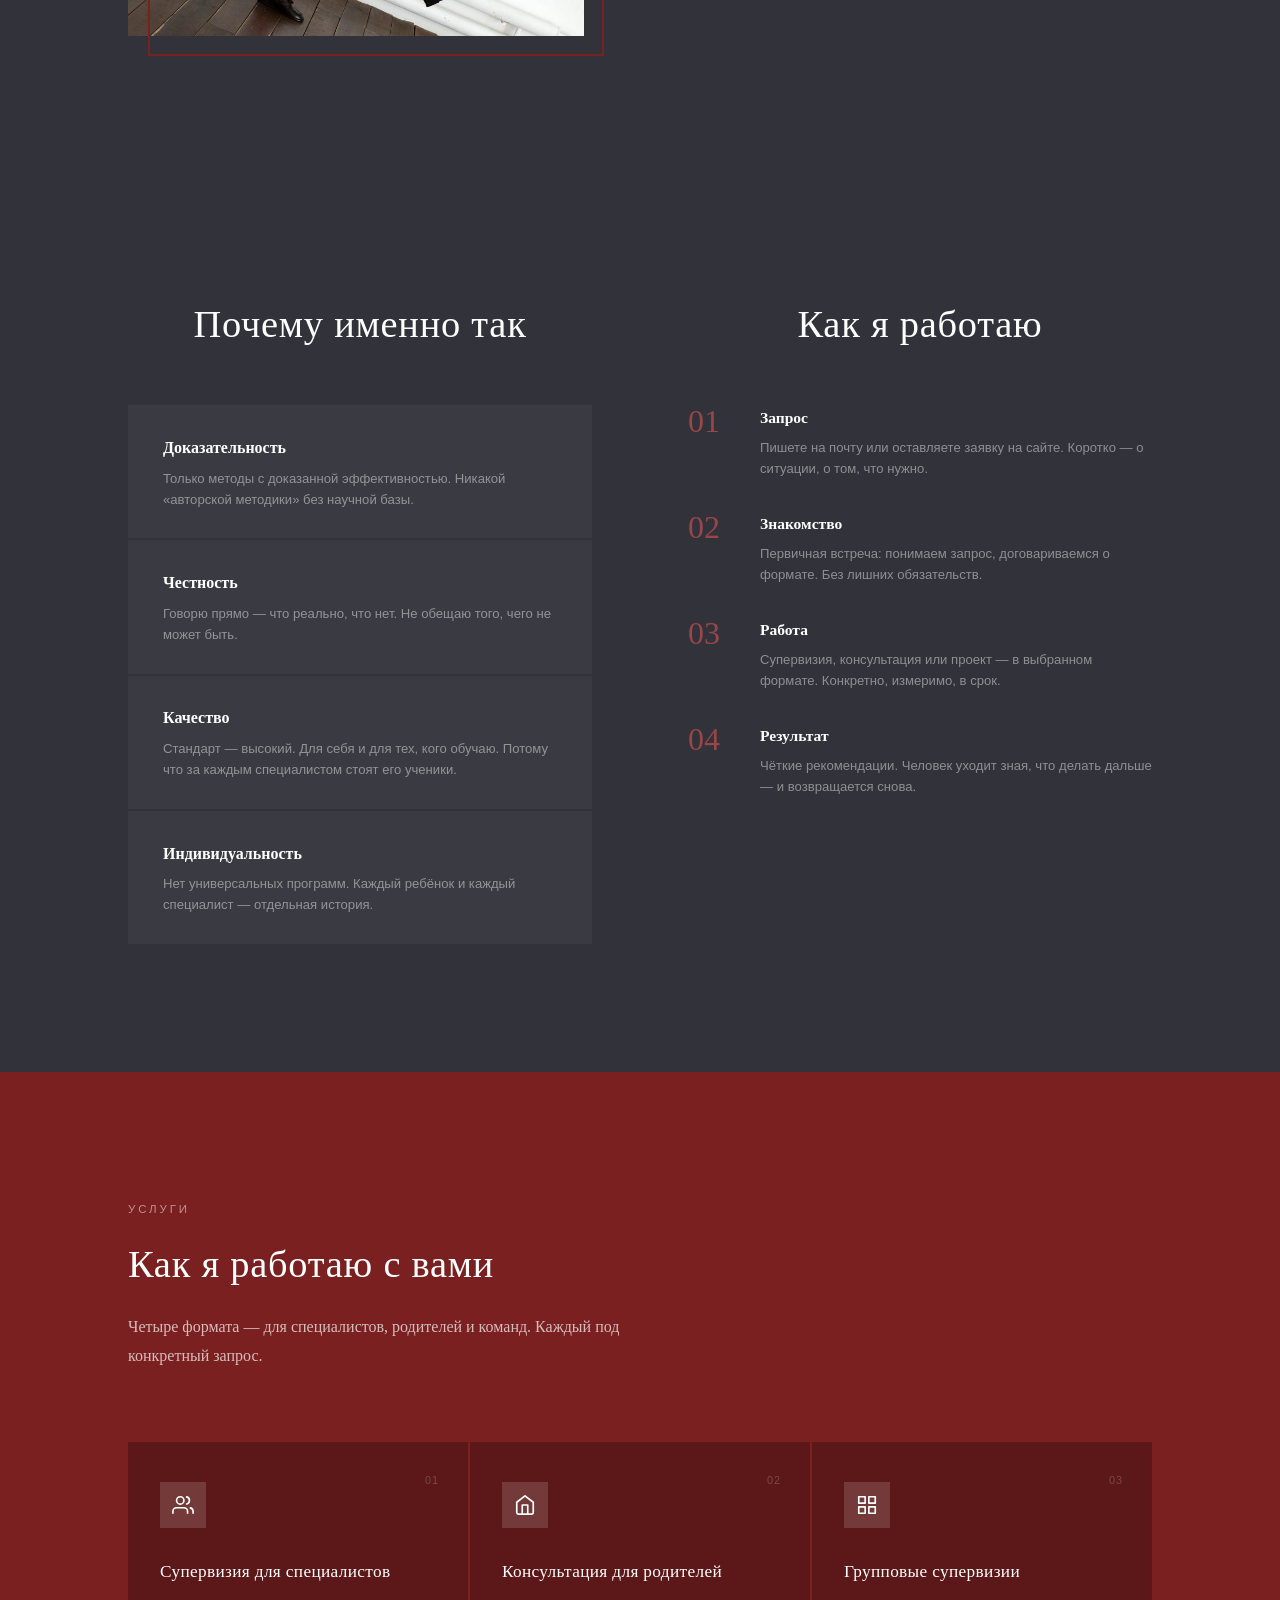
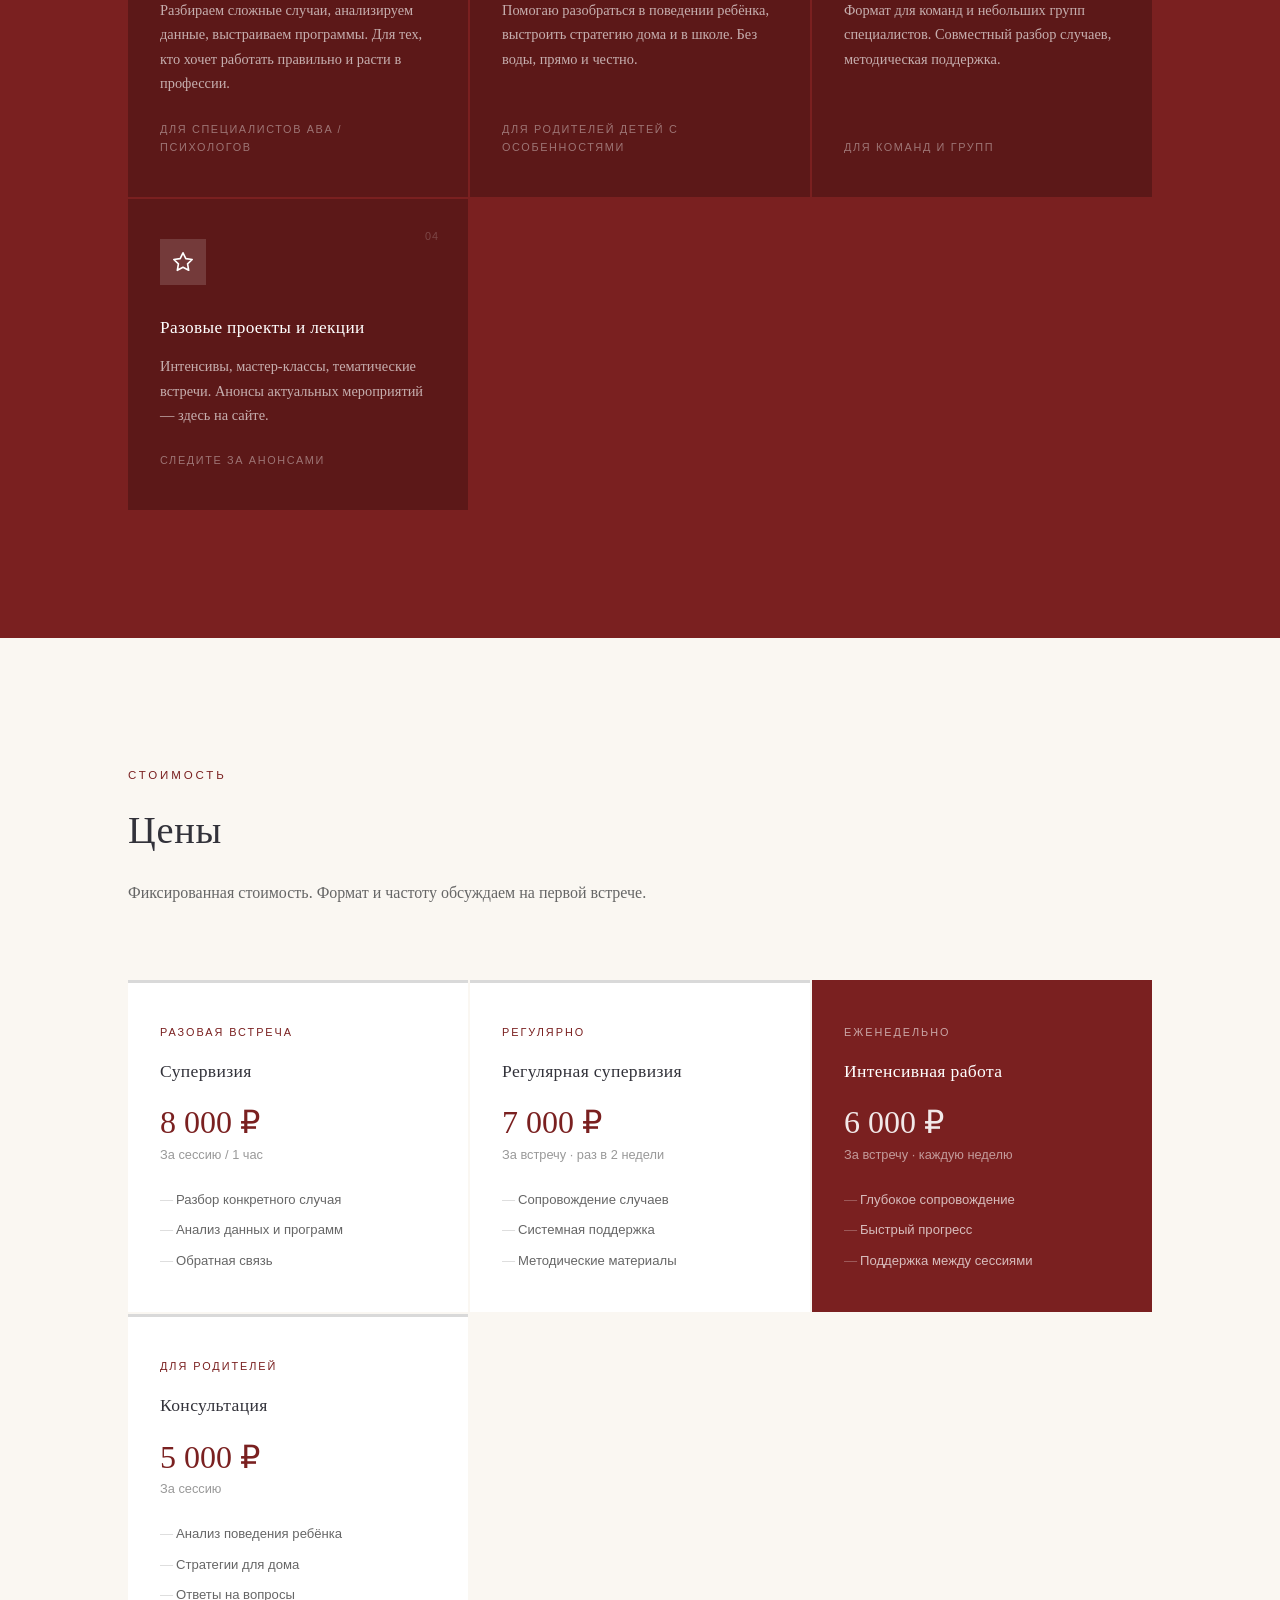
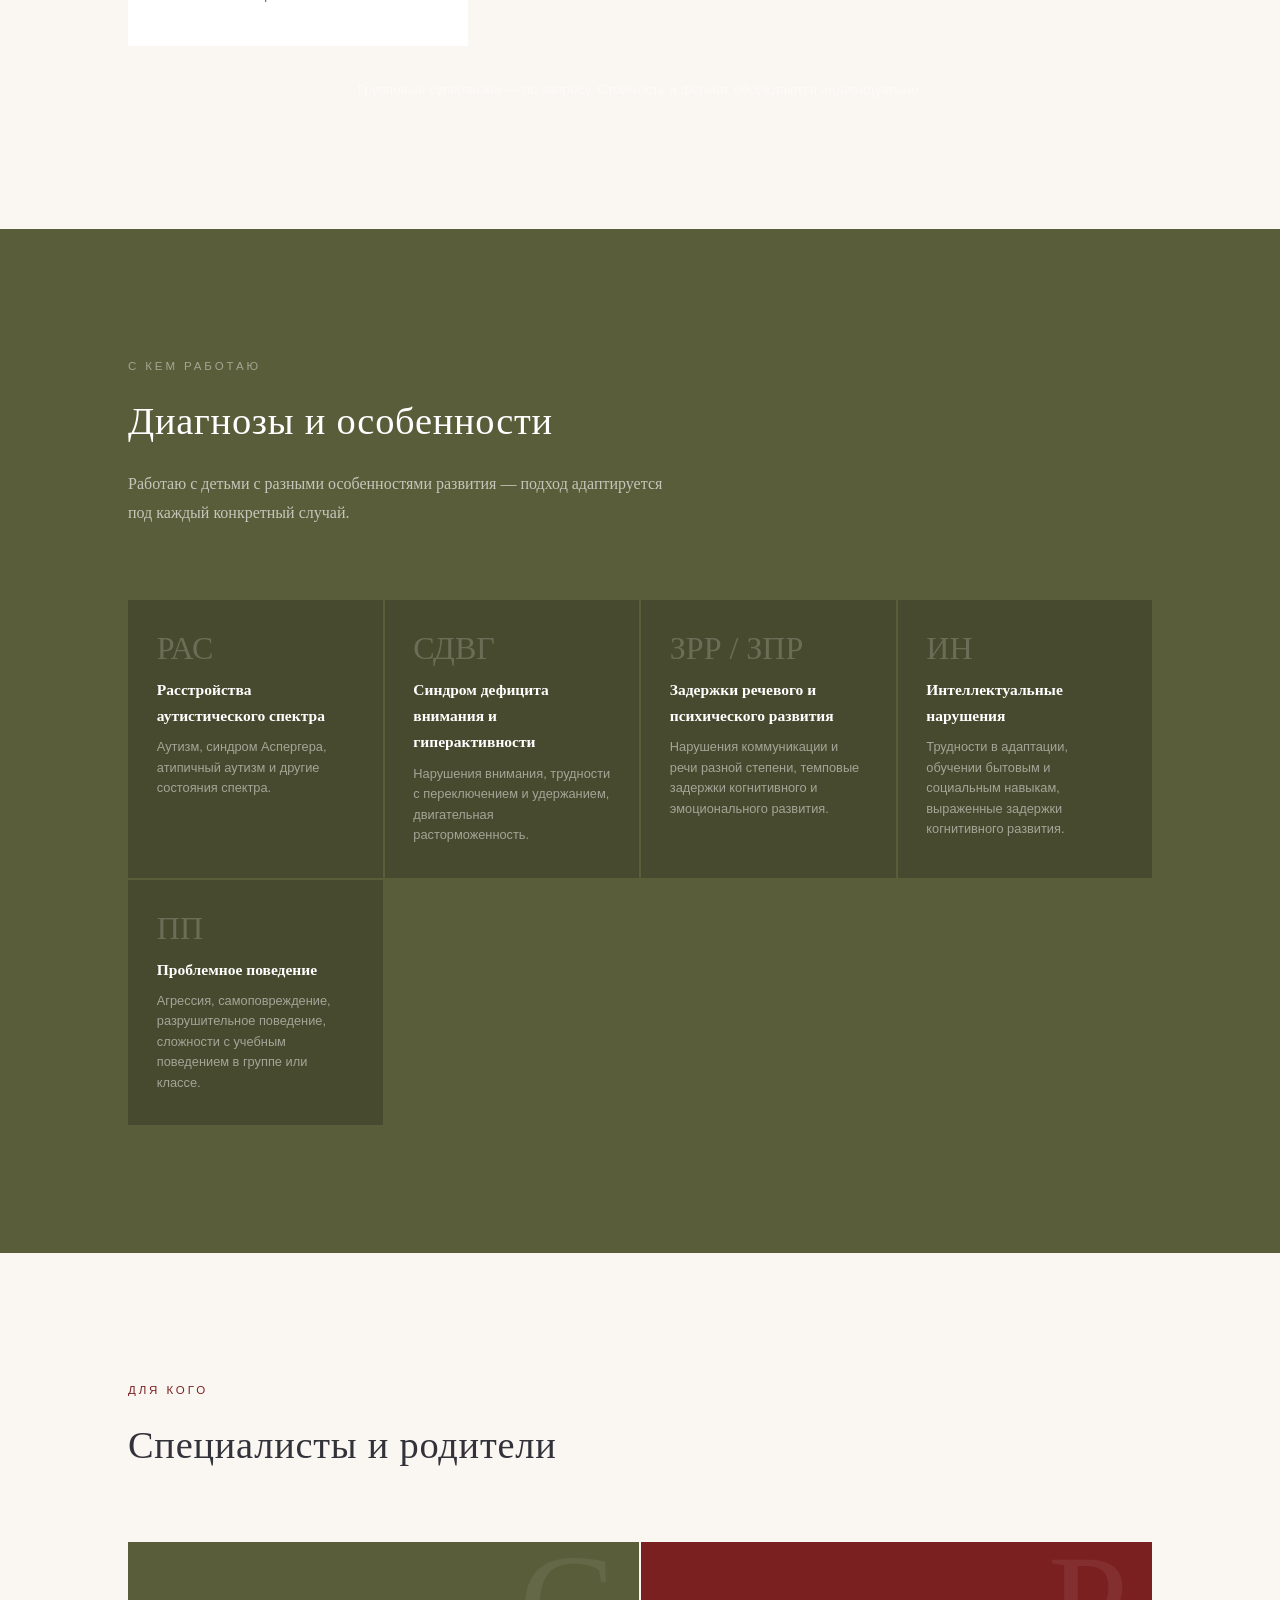
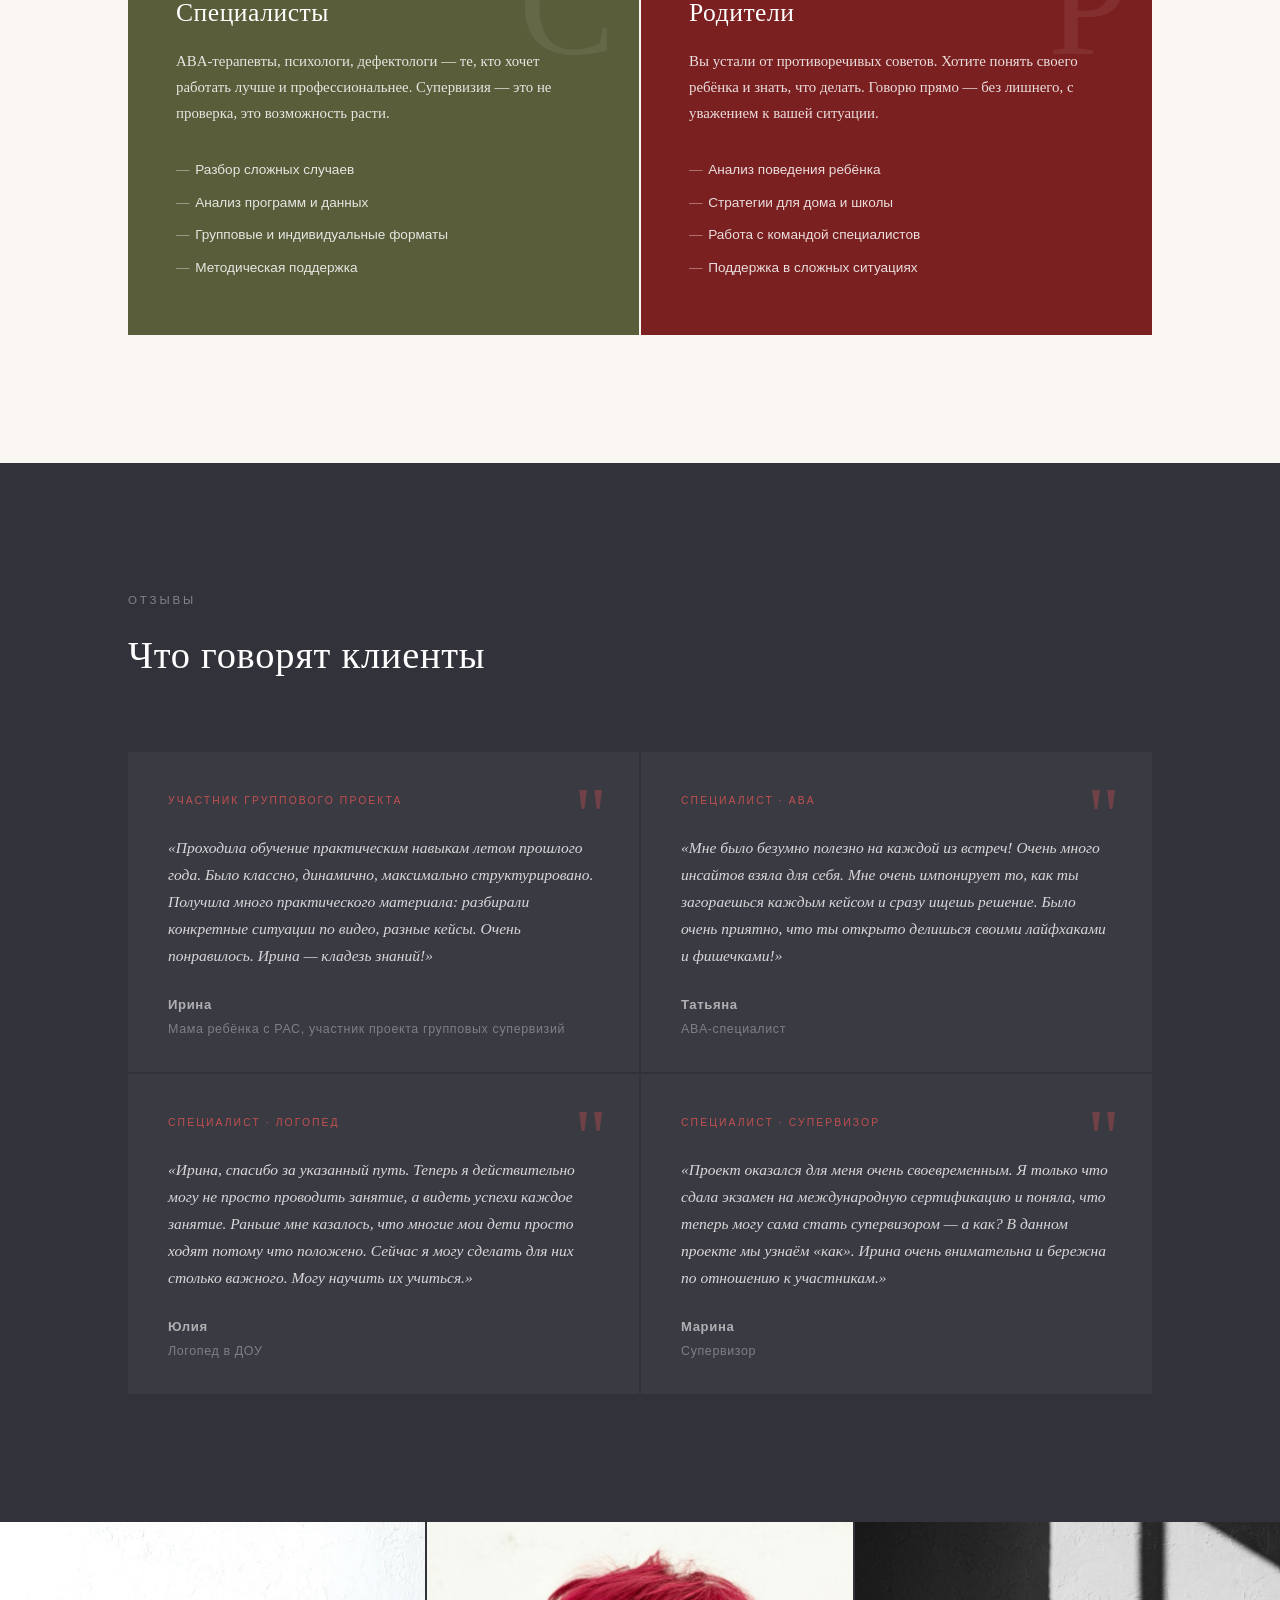
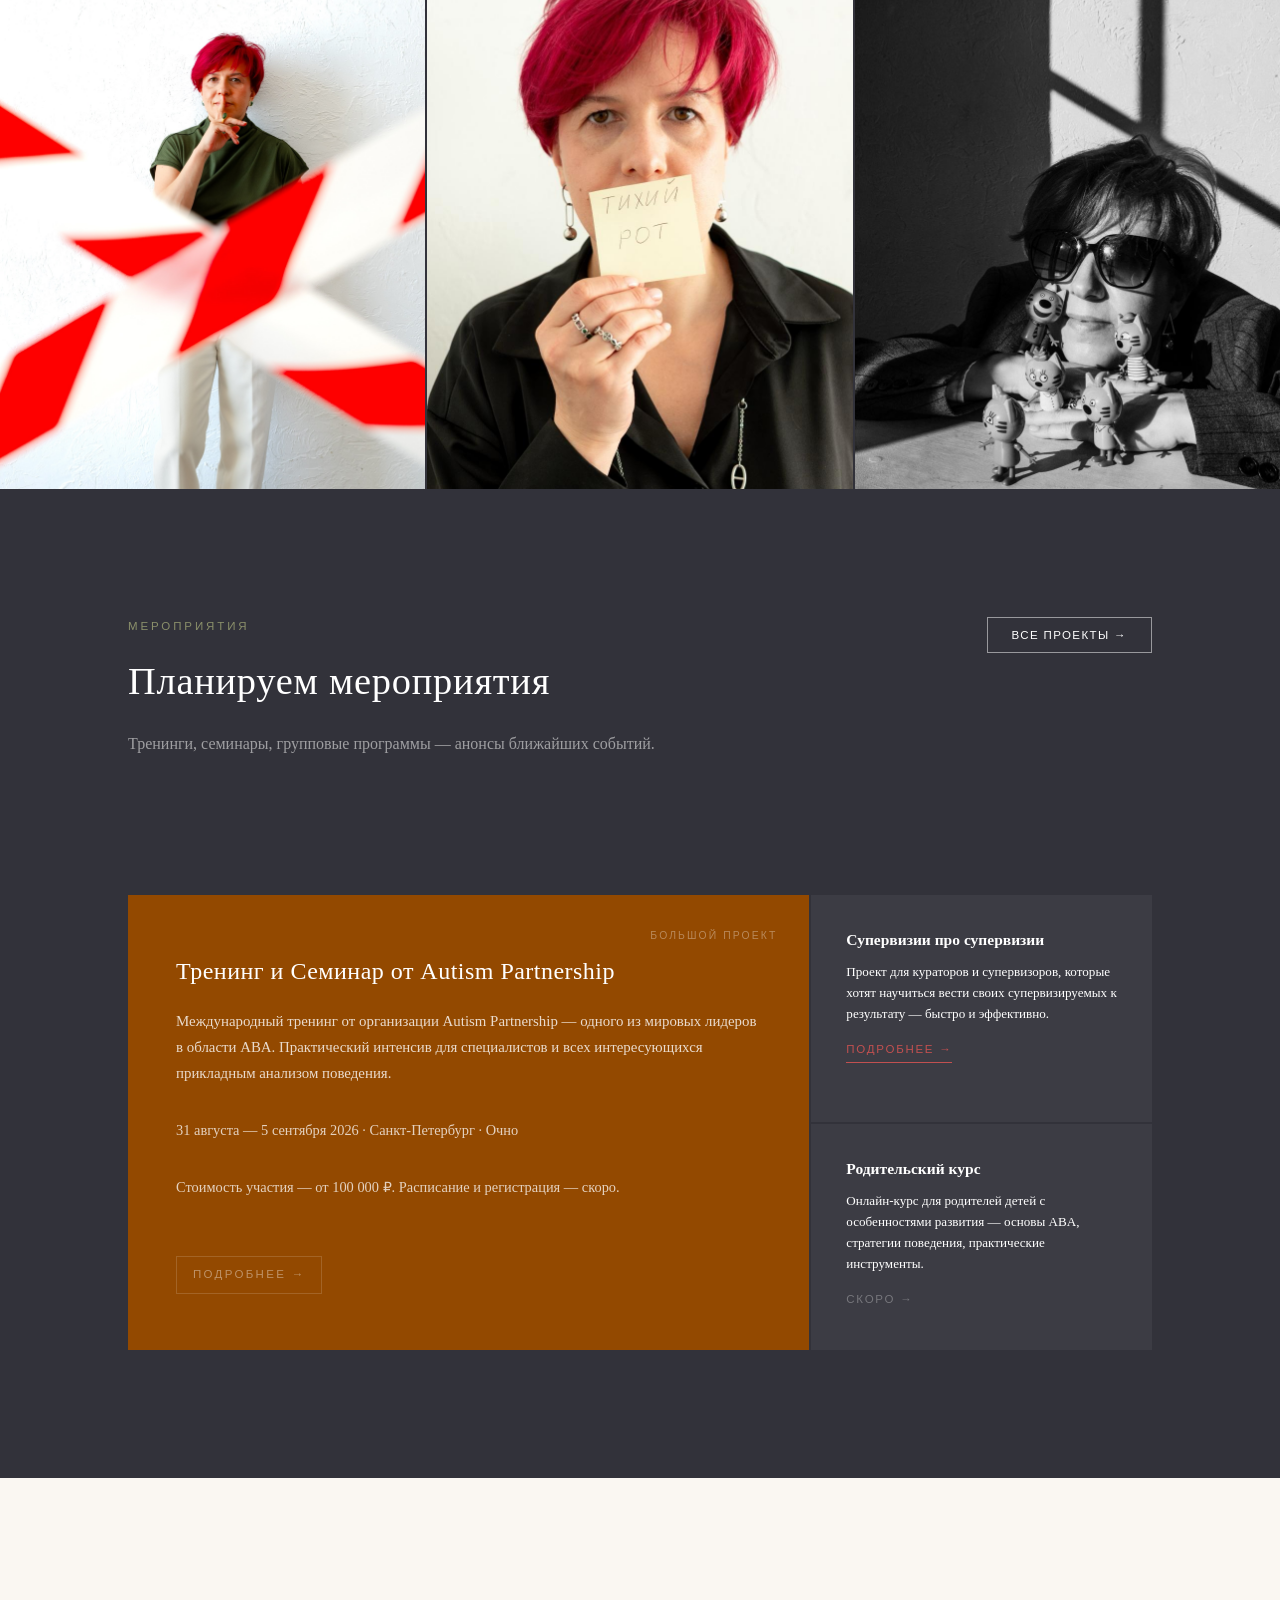
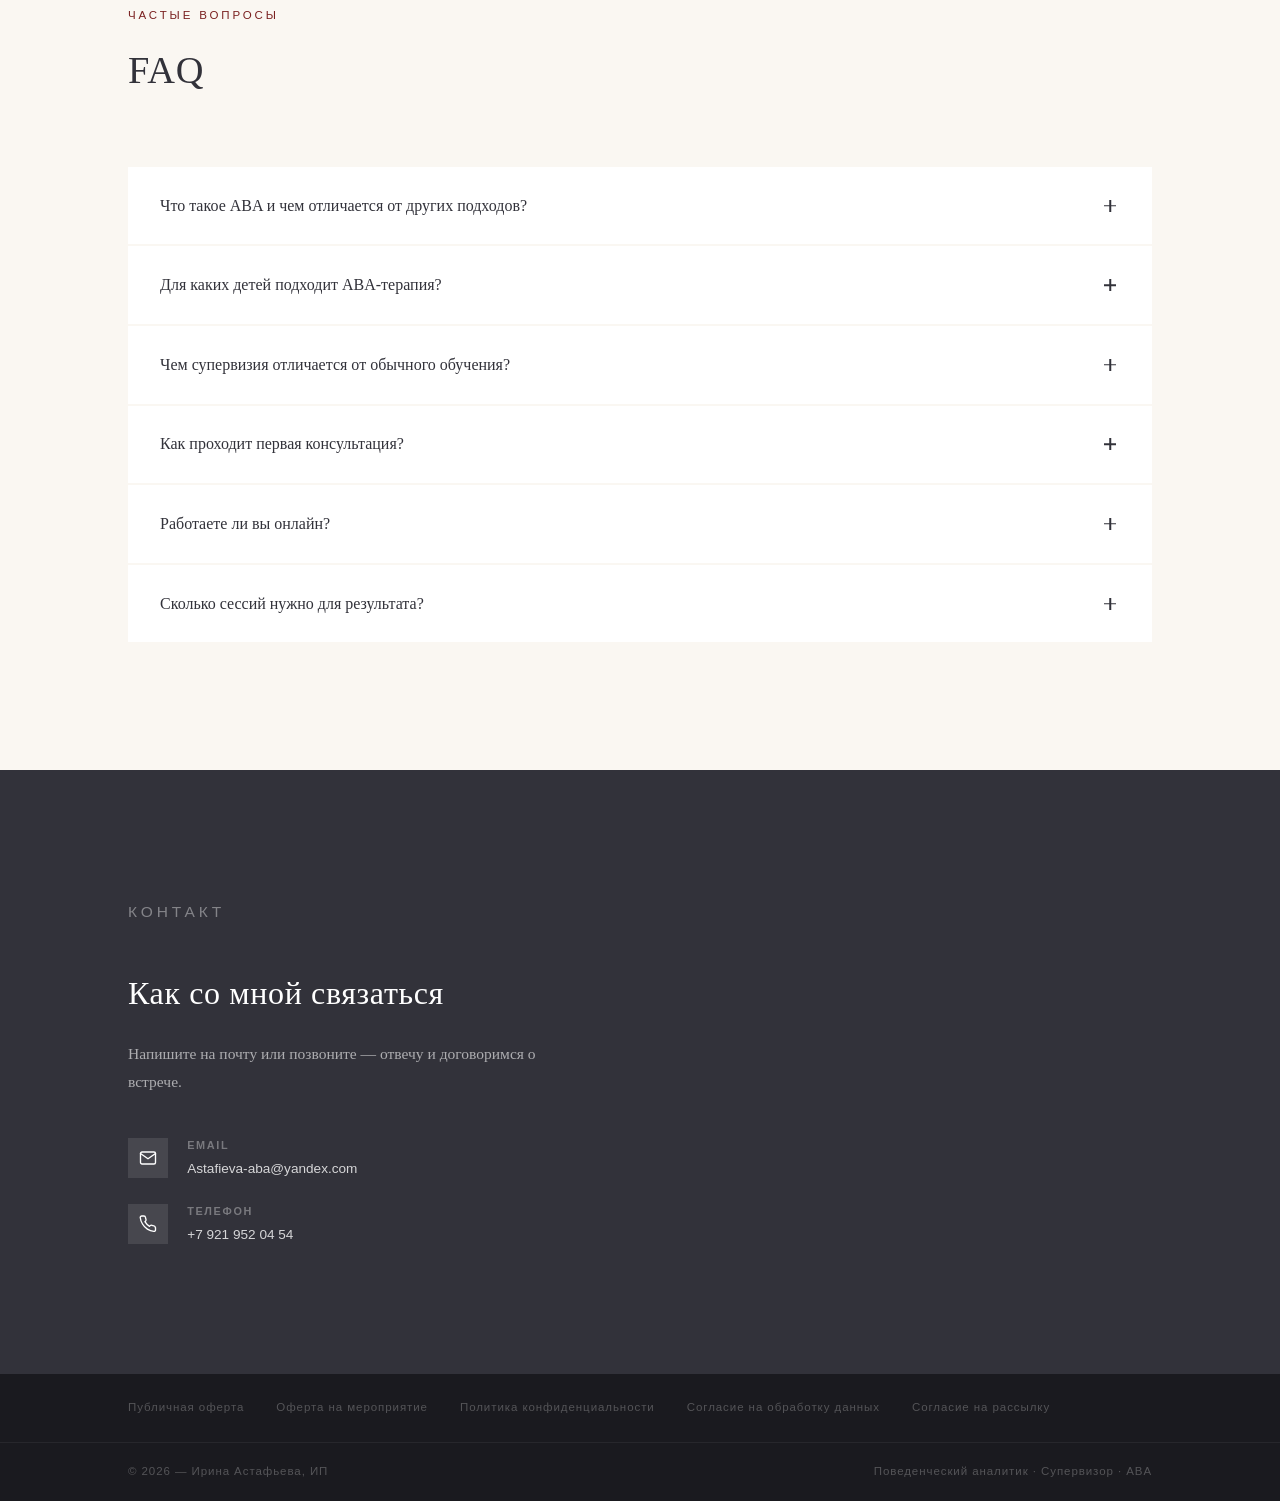
==== commit 05a393ea: "Fix IBAO logo rendering in hero, add announce-link hover text-decoration fix Co-Authored-By: Claude " ====
--- a/index.html
+++ b/index.html
@@ -63,7 +63,7 @@
     </div>
     <div class="hero-visual">
       <img src="photo/hero-block.jpg" alt="Ирина Астафьева" />
-      <img src="photo/IBAO%20CEU%20Provider.png" alt="IBAO CEU Provider" style="position:absolute;top:1.25rem;right:1.25rem;z-index:3;height:56px;opacity:0.9;" />
+      <img src="photo/IBAO%20CEU%20Provider.png" alt="IBAO CEU Provider" style="position:absolute;top:1.25rem;right:1.25rem;z-index:3;height:56px;width:auto;left:auto;bottom:auto;object-fit:initial;opacity:0.9;" />
       <div class="hero-quote">
         <blockquote>
           «Я хочу, чтобы качественная помощь была доступна везде. Поэтому я обучаю специалистов — и поднимаю стандарт в профессии.»
--- a/style.css
+++ b/style.css
@@ -2384,6 +2384,13 @@
   gap: 2px;
 }
 
+a.announce-item,
+a.announce-item:hover {
+  text-decoration: none;
+  color: inherit;
+  cursor: pointer;
+}
+
 .announce-item {
   display: grid;
   grid-template-columns: 72px 1fr auto;
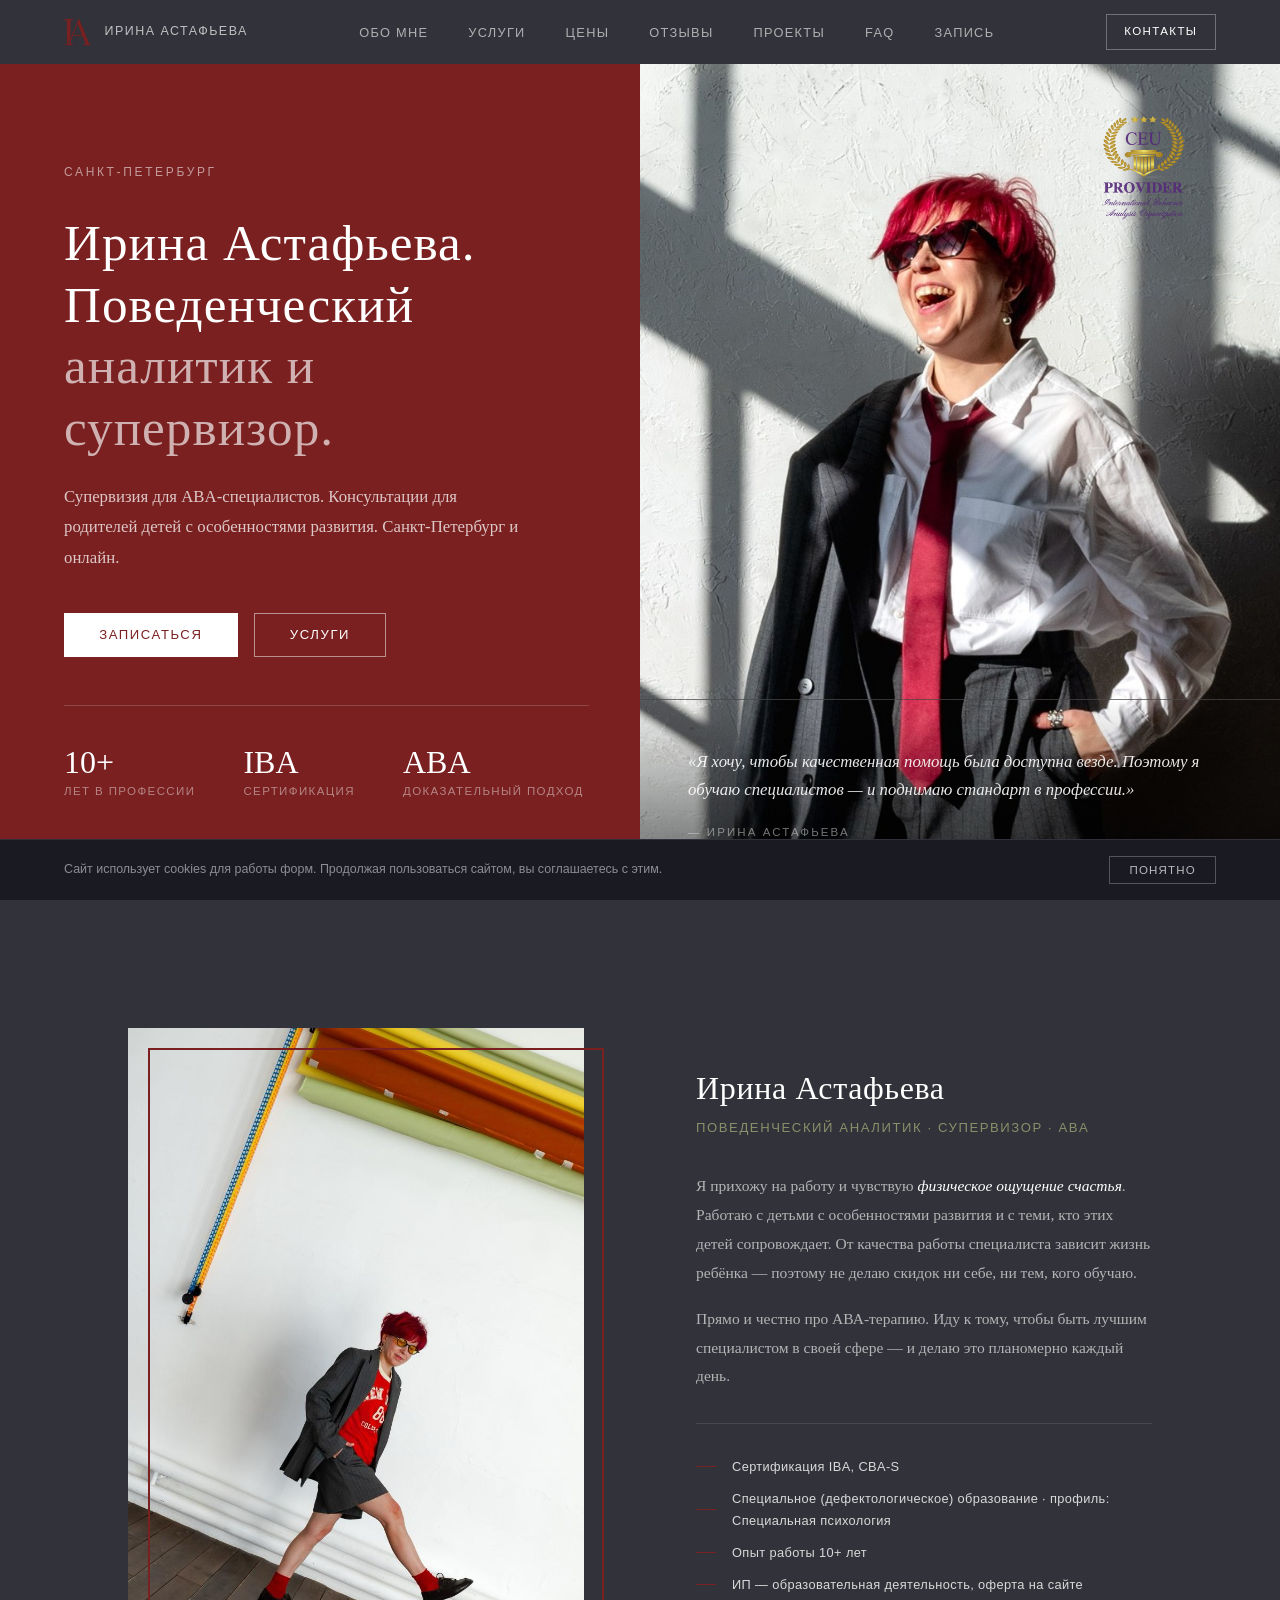
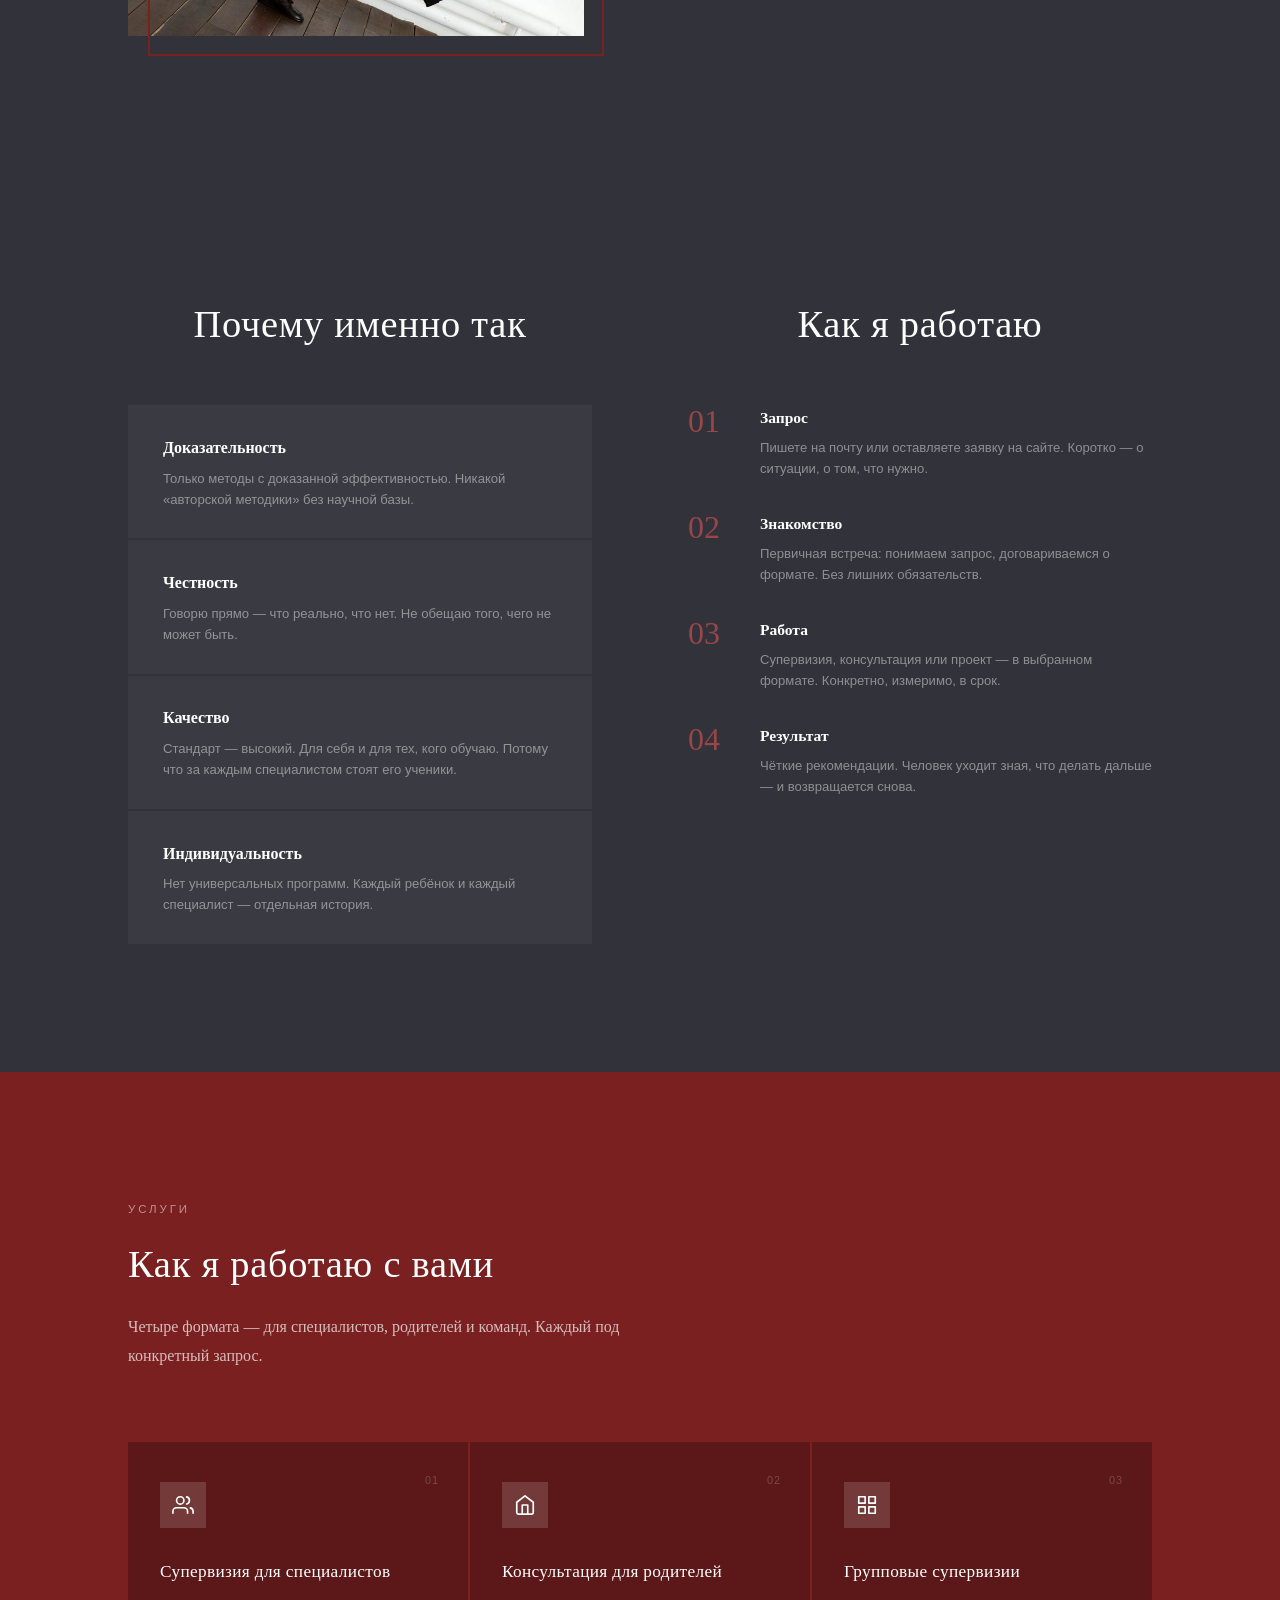
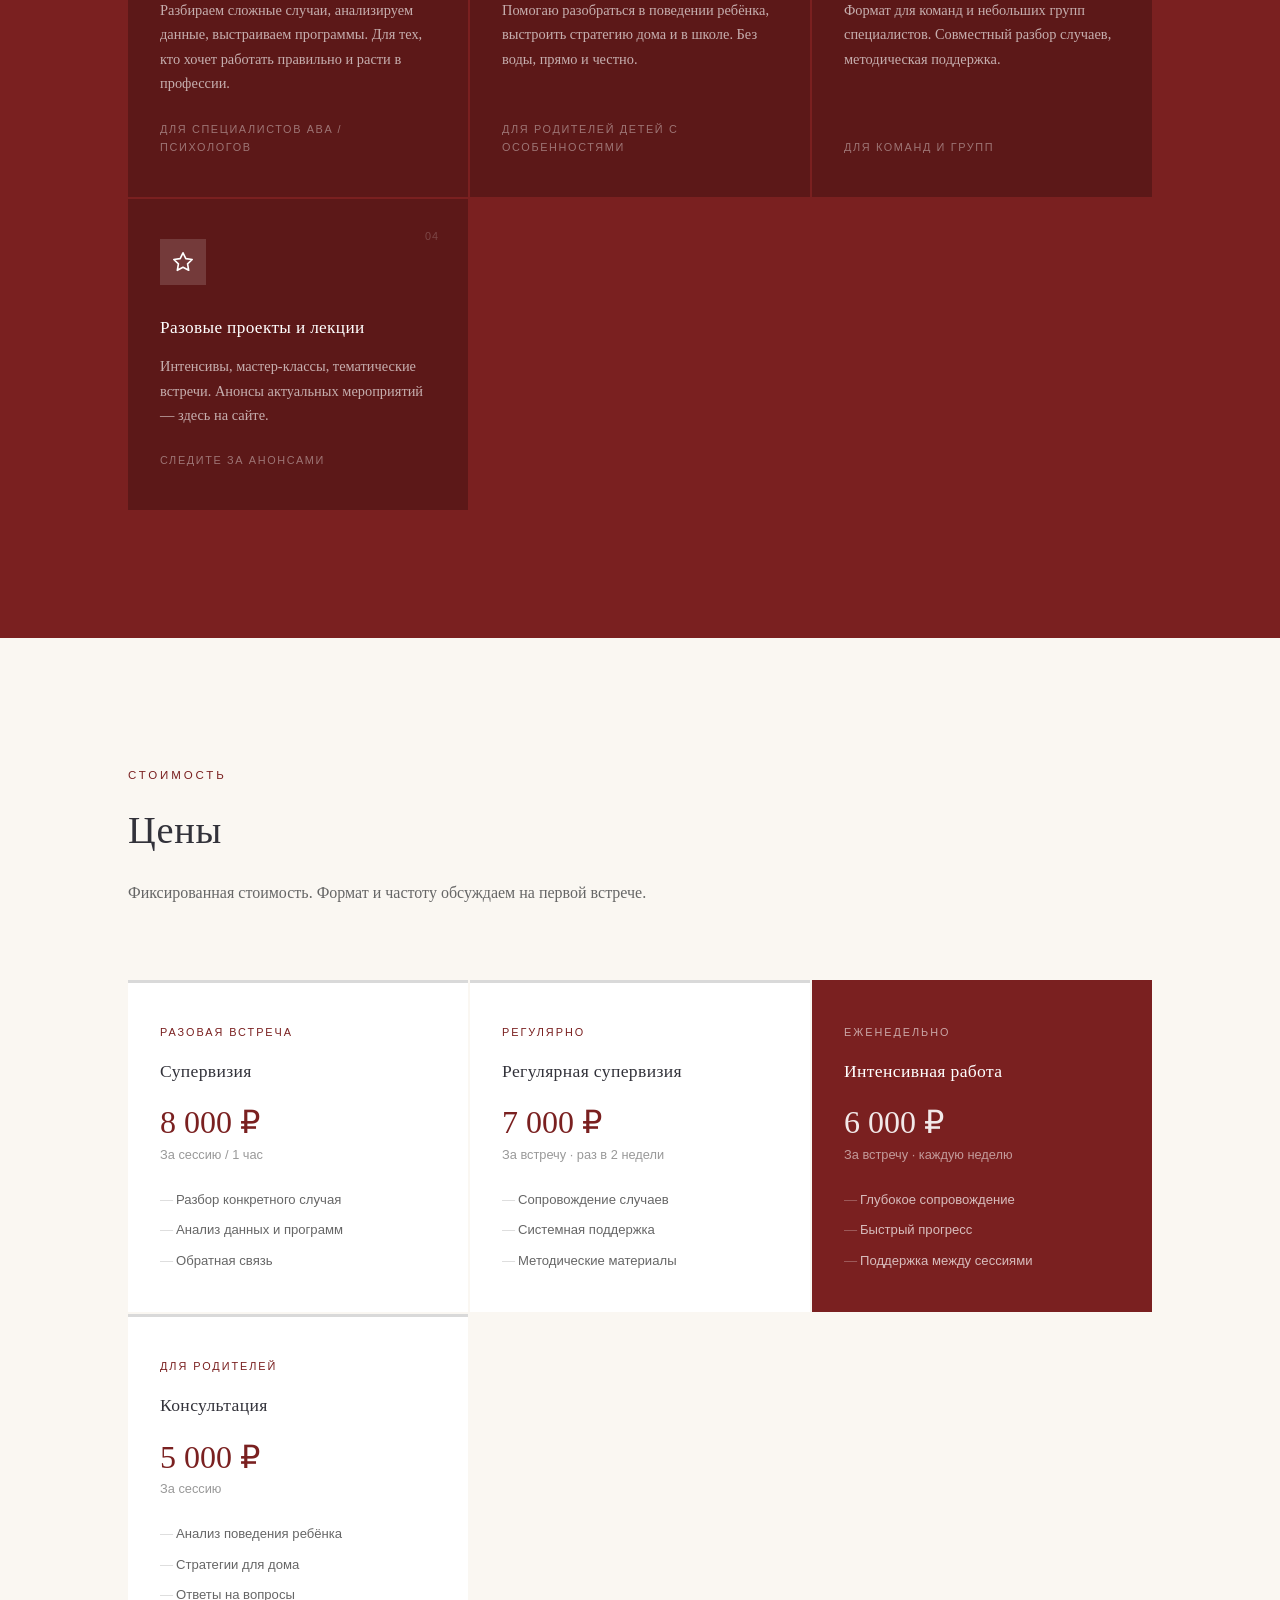
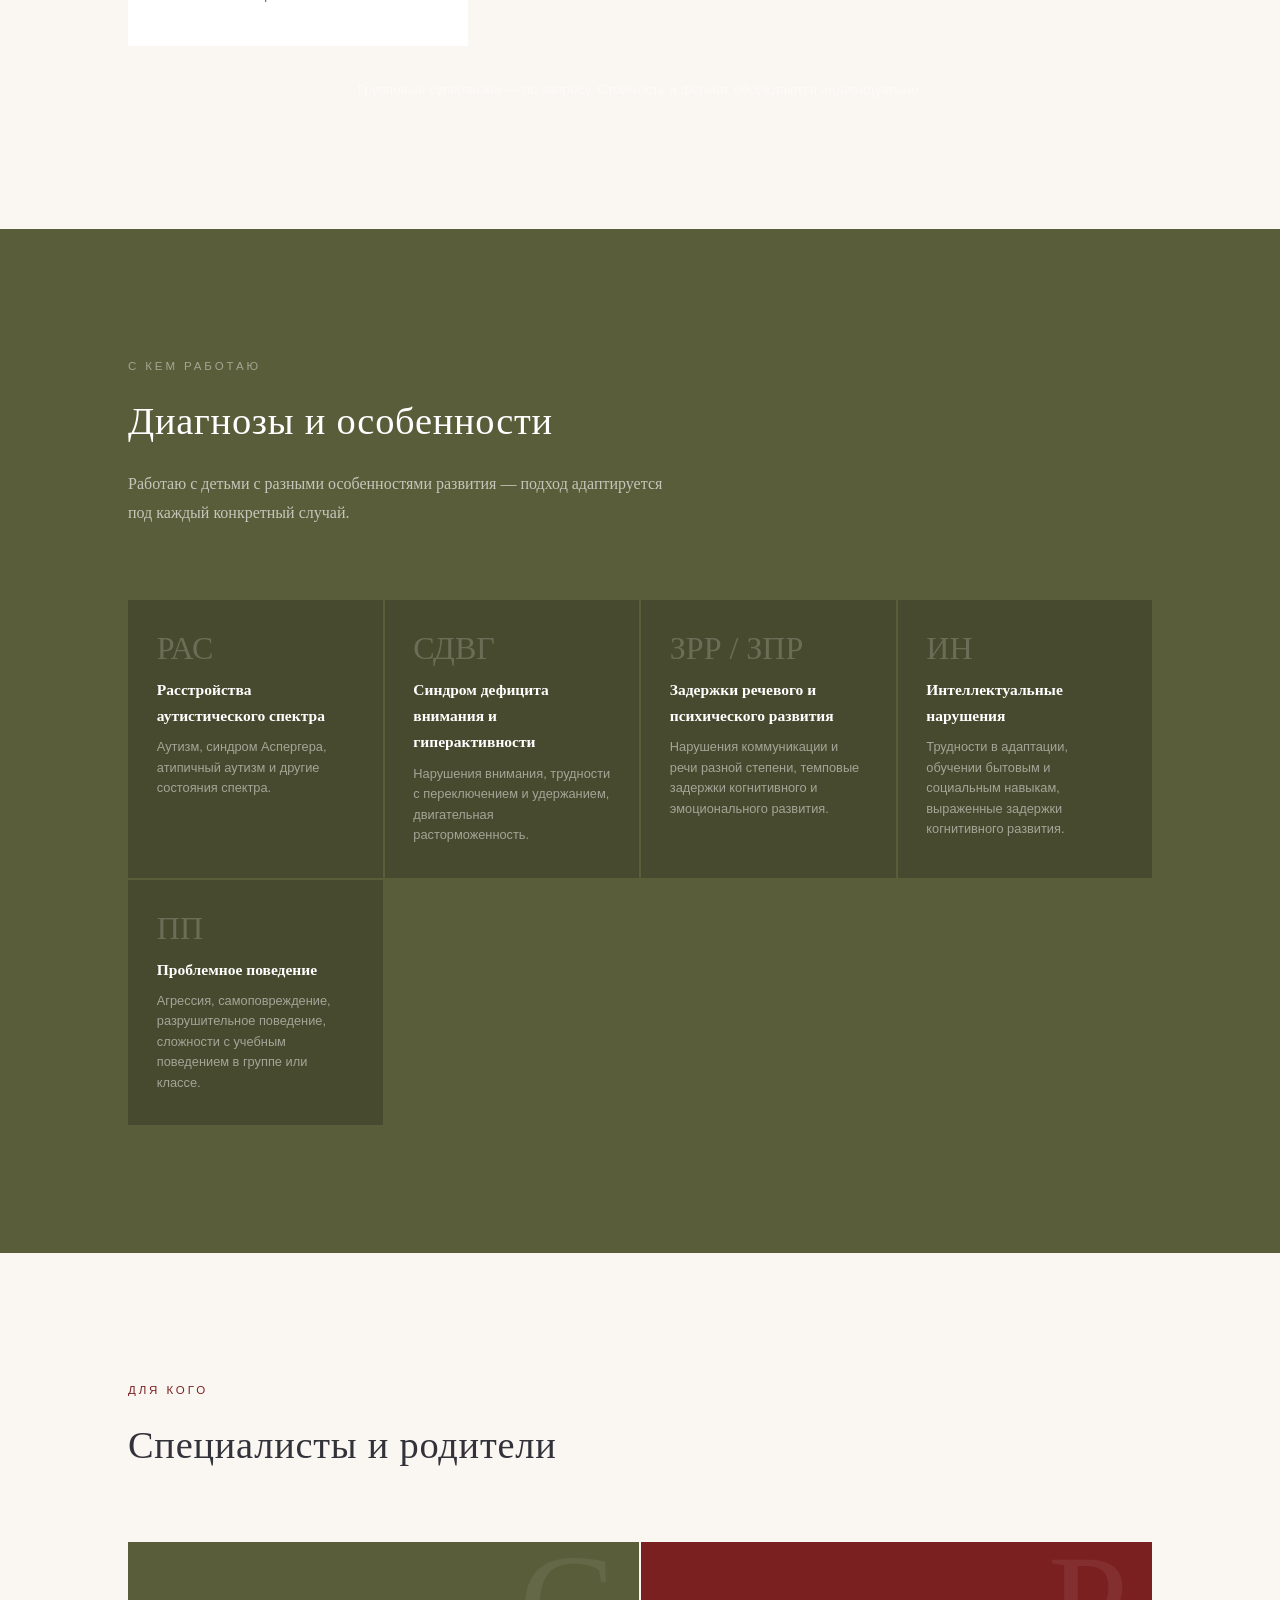
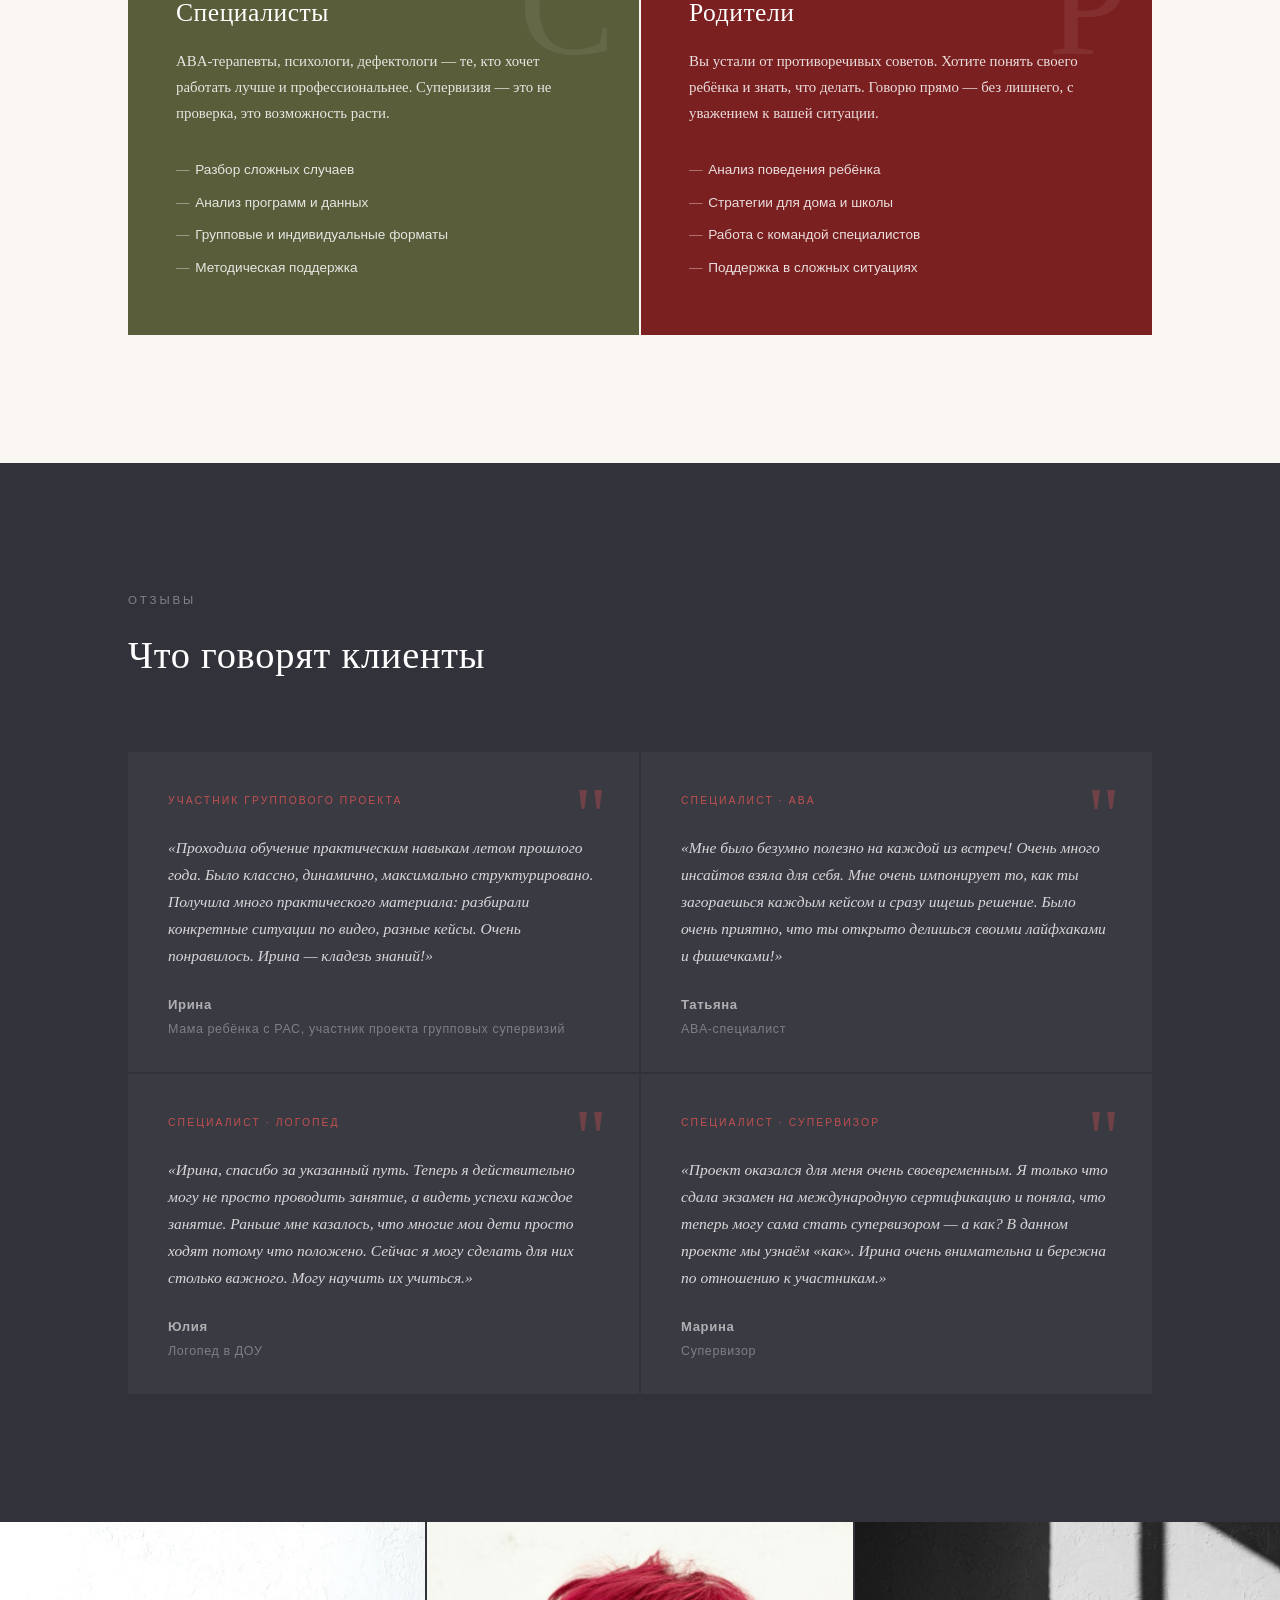
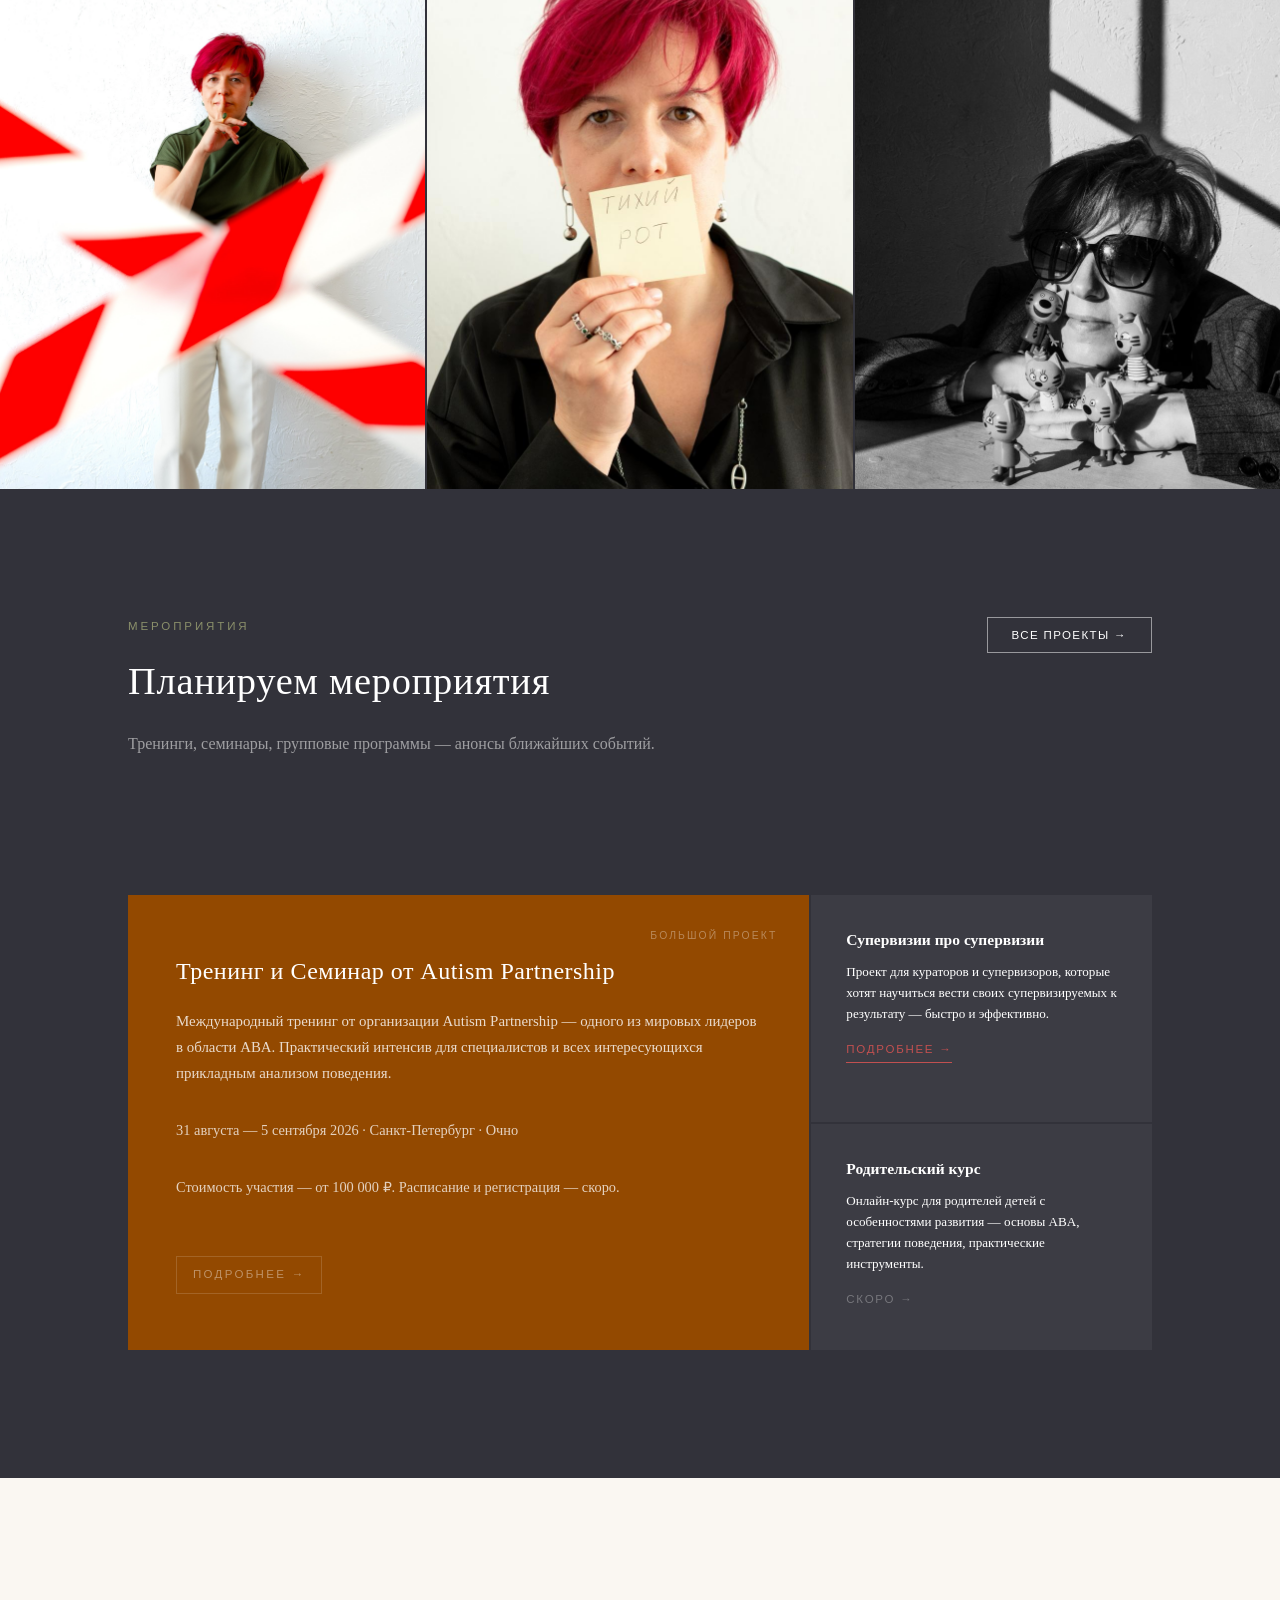
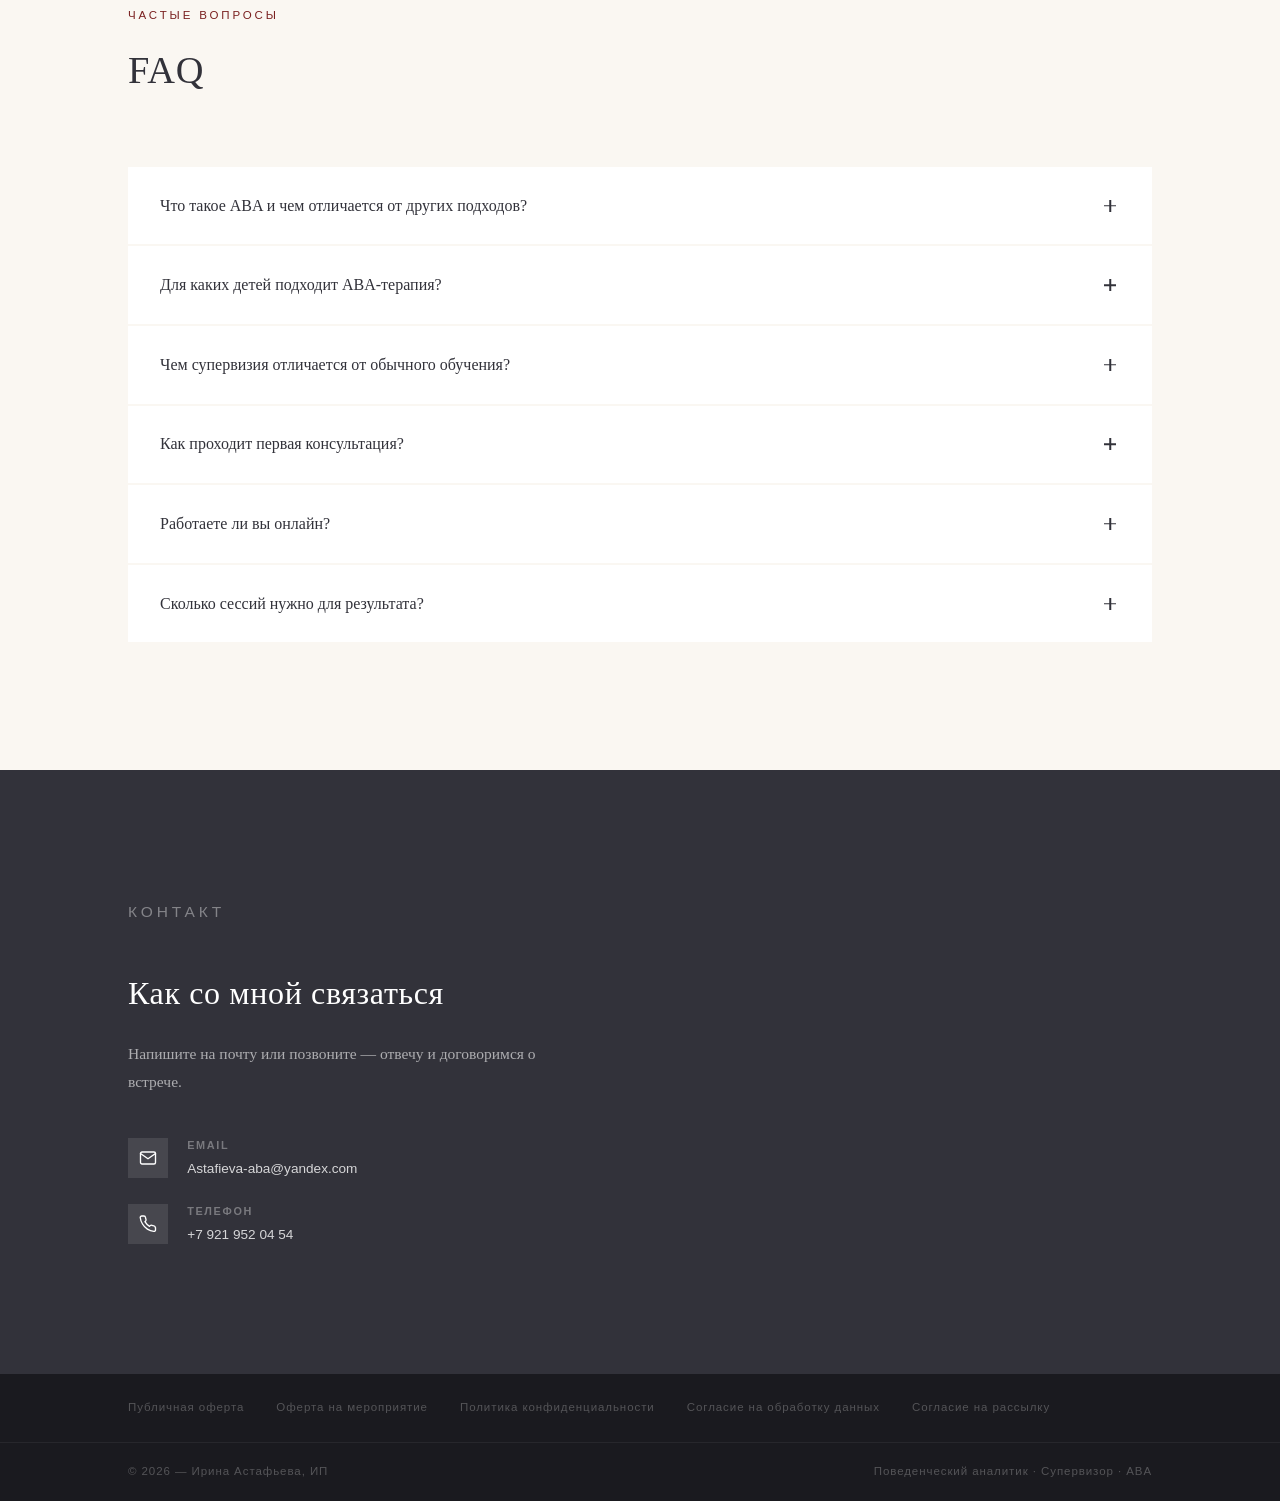
==== commit d4372bae: "Increase IBAO logo size to 168px (3x) Co-Authored-By: Claude Sonnet 4.6 <noreply@anthropic.com>" ====
--- a/index.html
+++ b/index.html
@@ -63,7 +63,7 @@
     </div>
     <div class="hero-visual">
       <img src="photo/hero-block.jpg" alt="Ирина Астафьева" />
-      <img src="photo/IBAO%20CEU%20Provider.png" alt="IBAO CEU Provider" style="position:absolute;top:1.25rem;right:1.25rem;z-index:3;height:56px;width:auto;left:auto;bottom:auto;object-fit:initial;opacity:0.9;" />
+      <img src="photo/IBAO%20CEU%20Provider.png" alt="IBAO CEU Provider" style="position:absolute;top:1.25rem;right:1.25rem;z-index:3;height:168px;width:auto;left:auto;bottom:auto;object-fit:initial;opacity:0.9;" />
       <div class="hero-quote">
         <blockquote>
           «Я хочу, чтобы качественная помощь была доступна везде. Поэтому я обучаю специалистов — и поднимаю стандарт в профессии.»
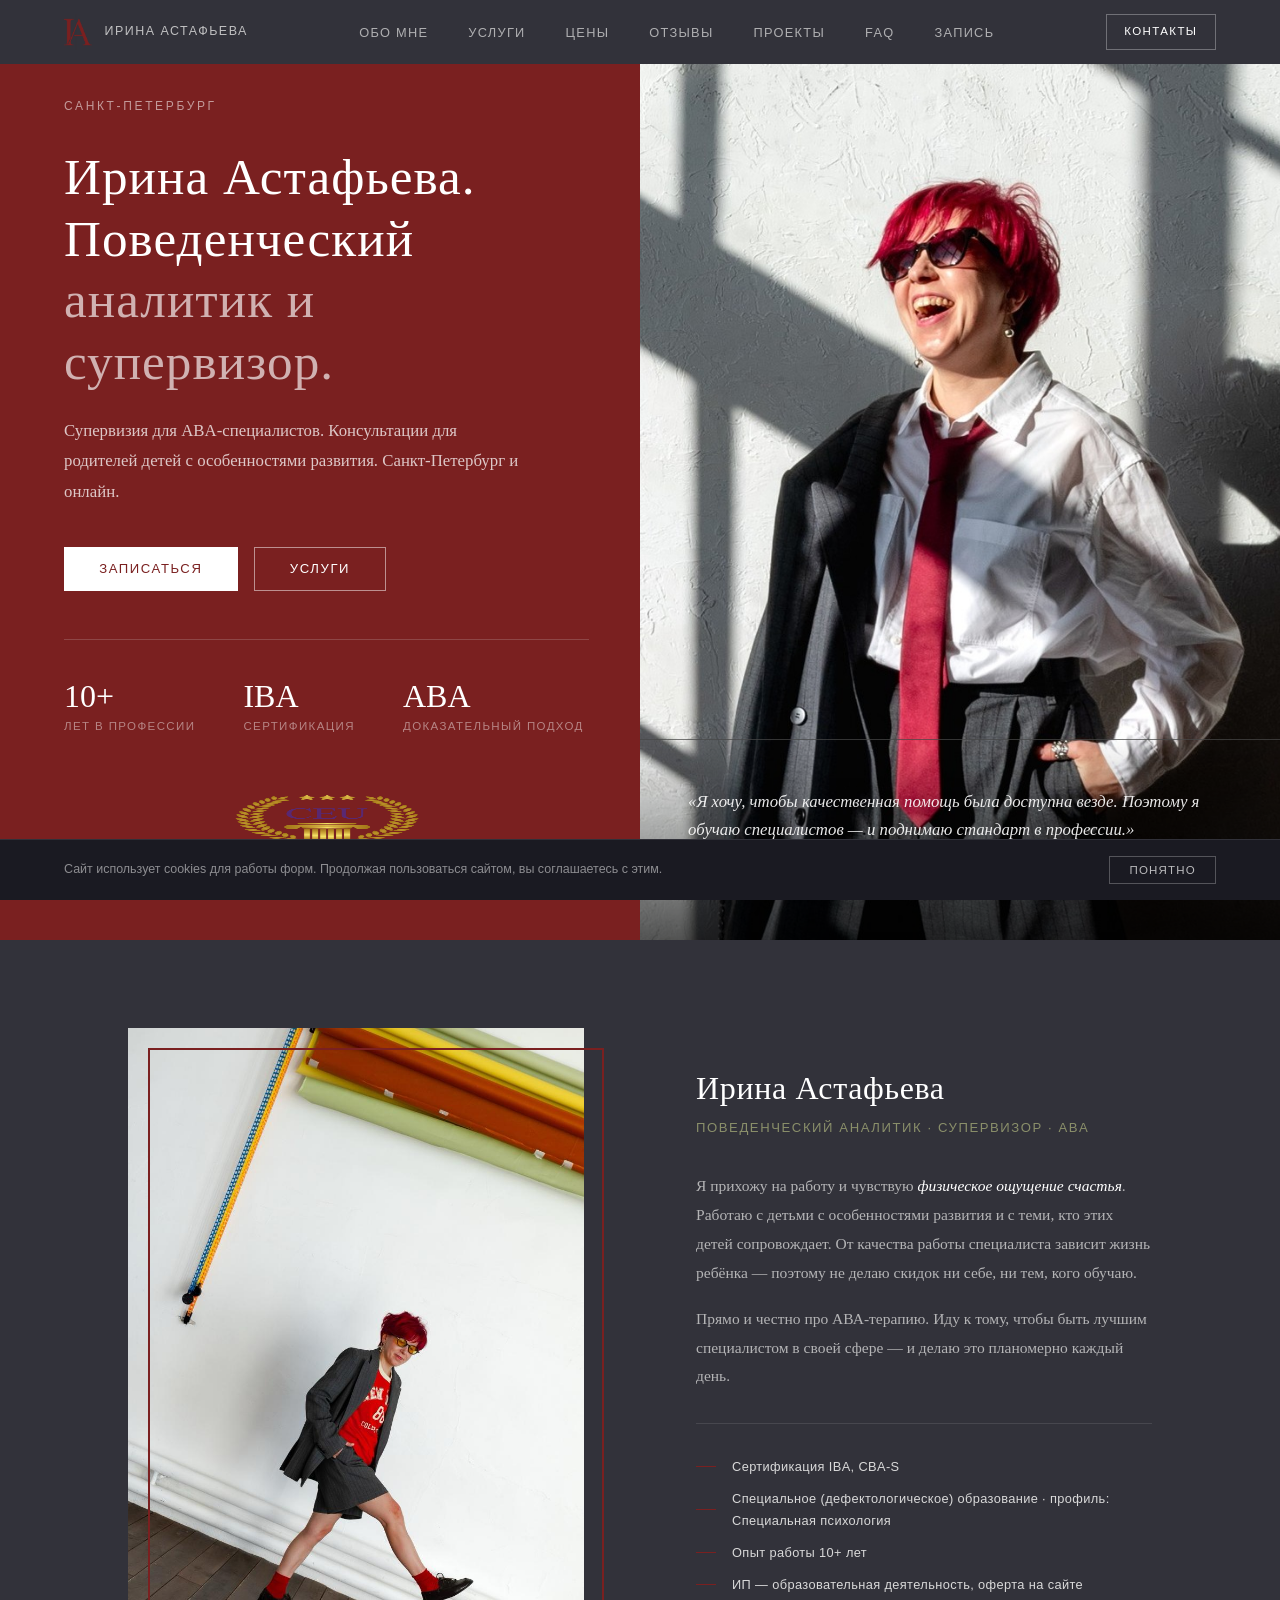
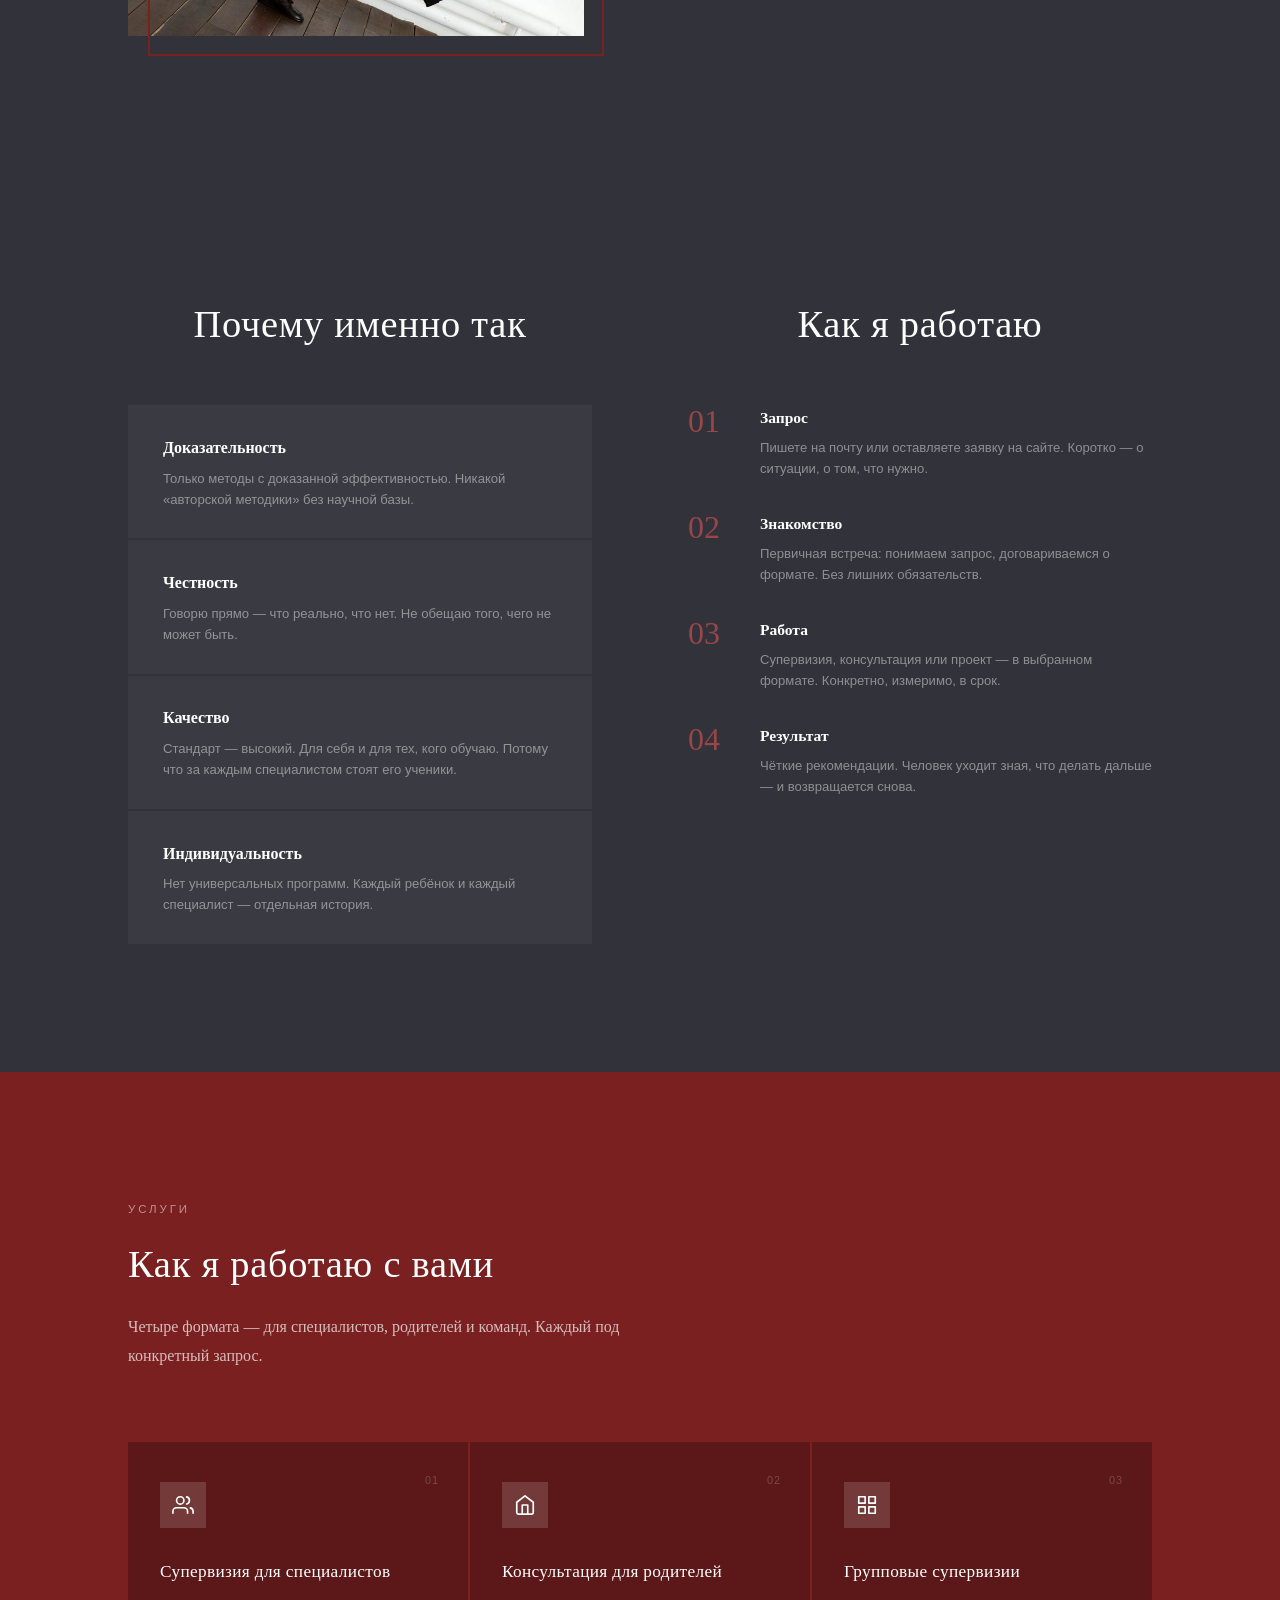
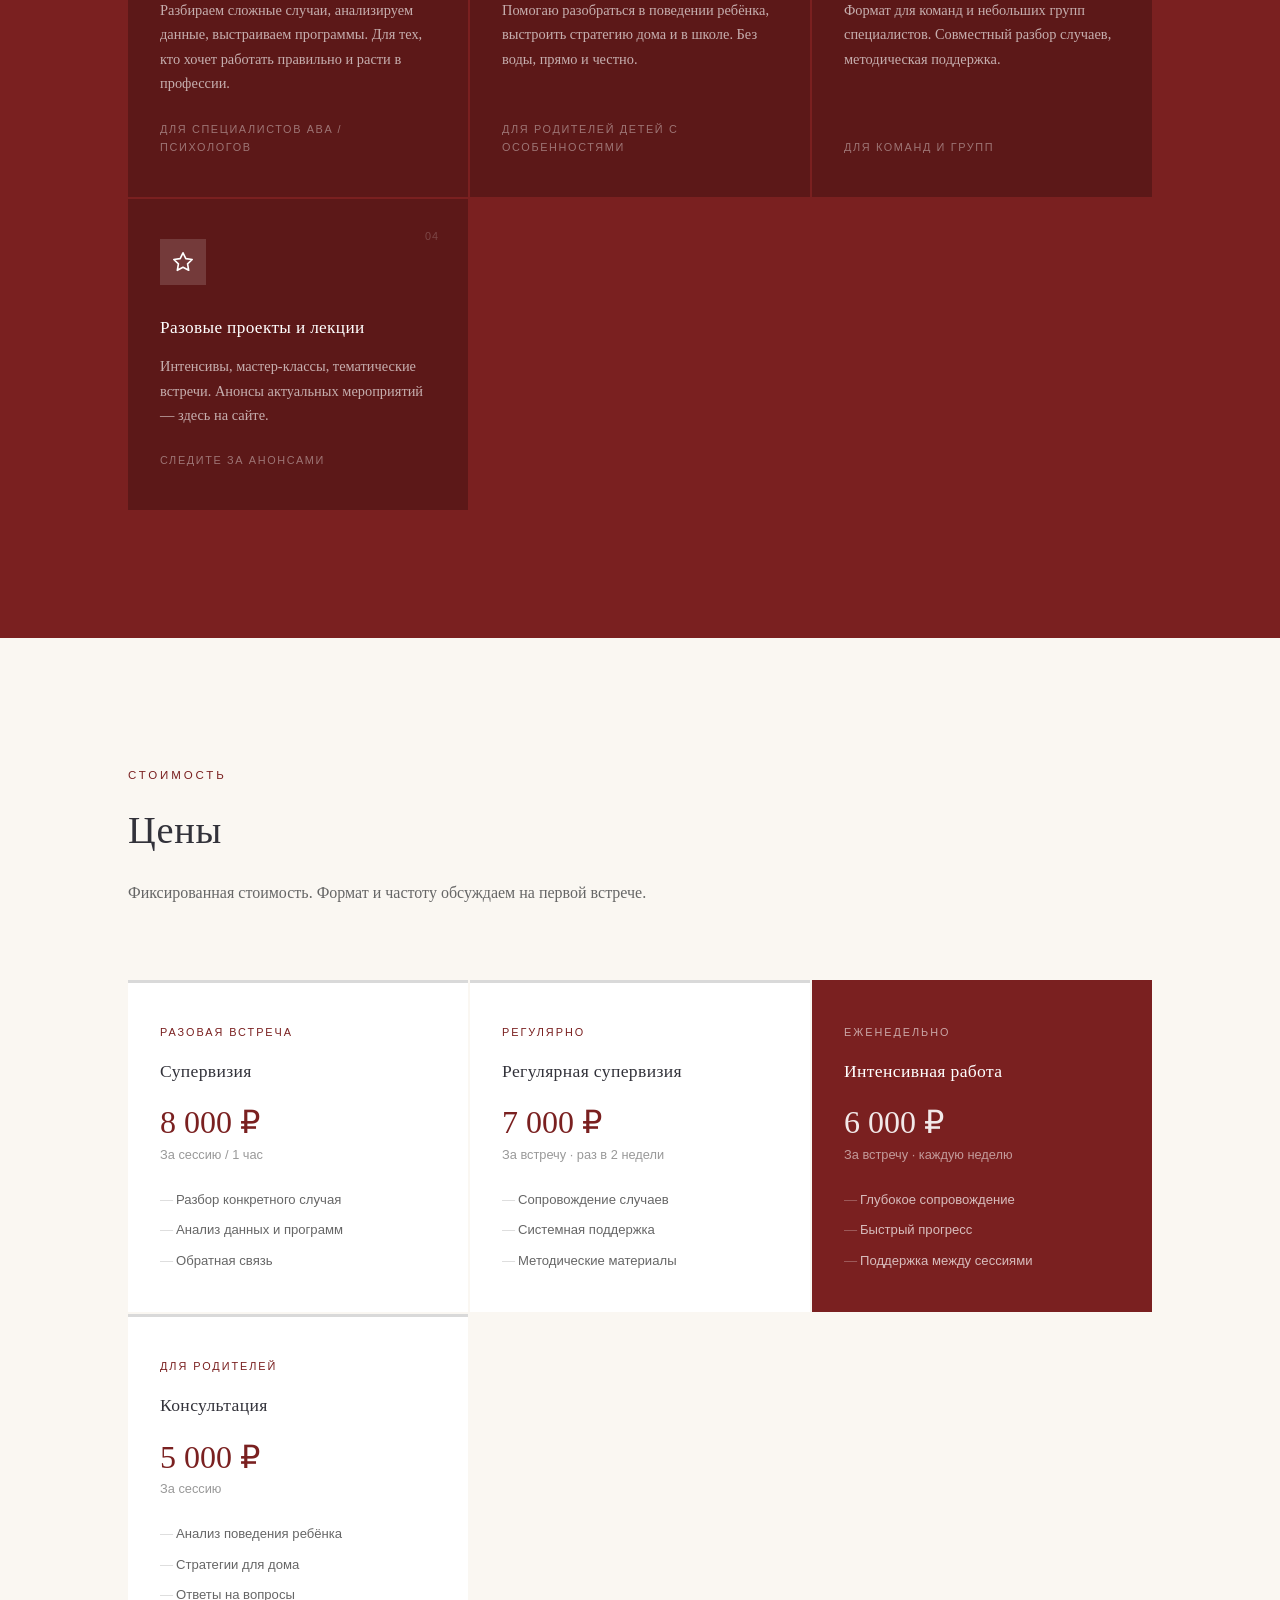
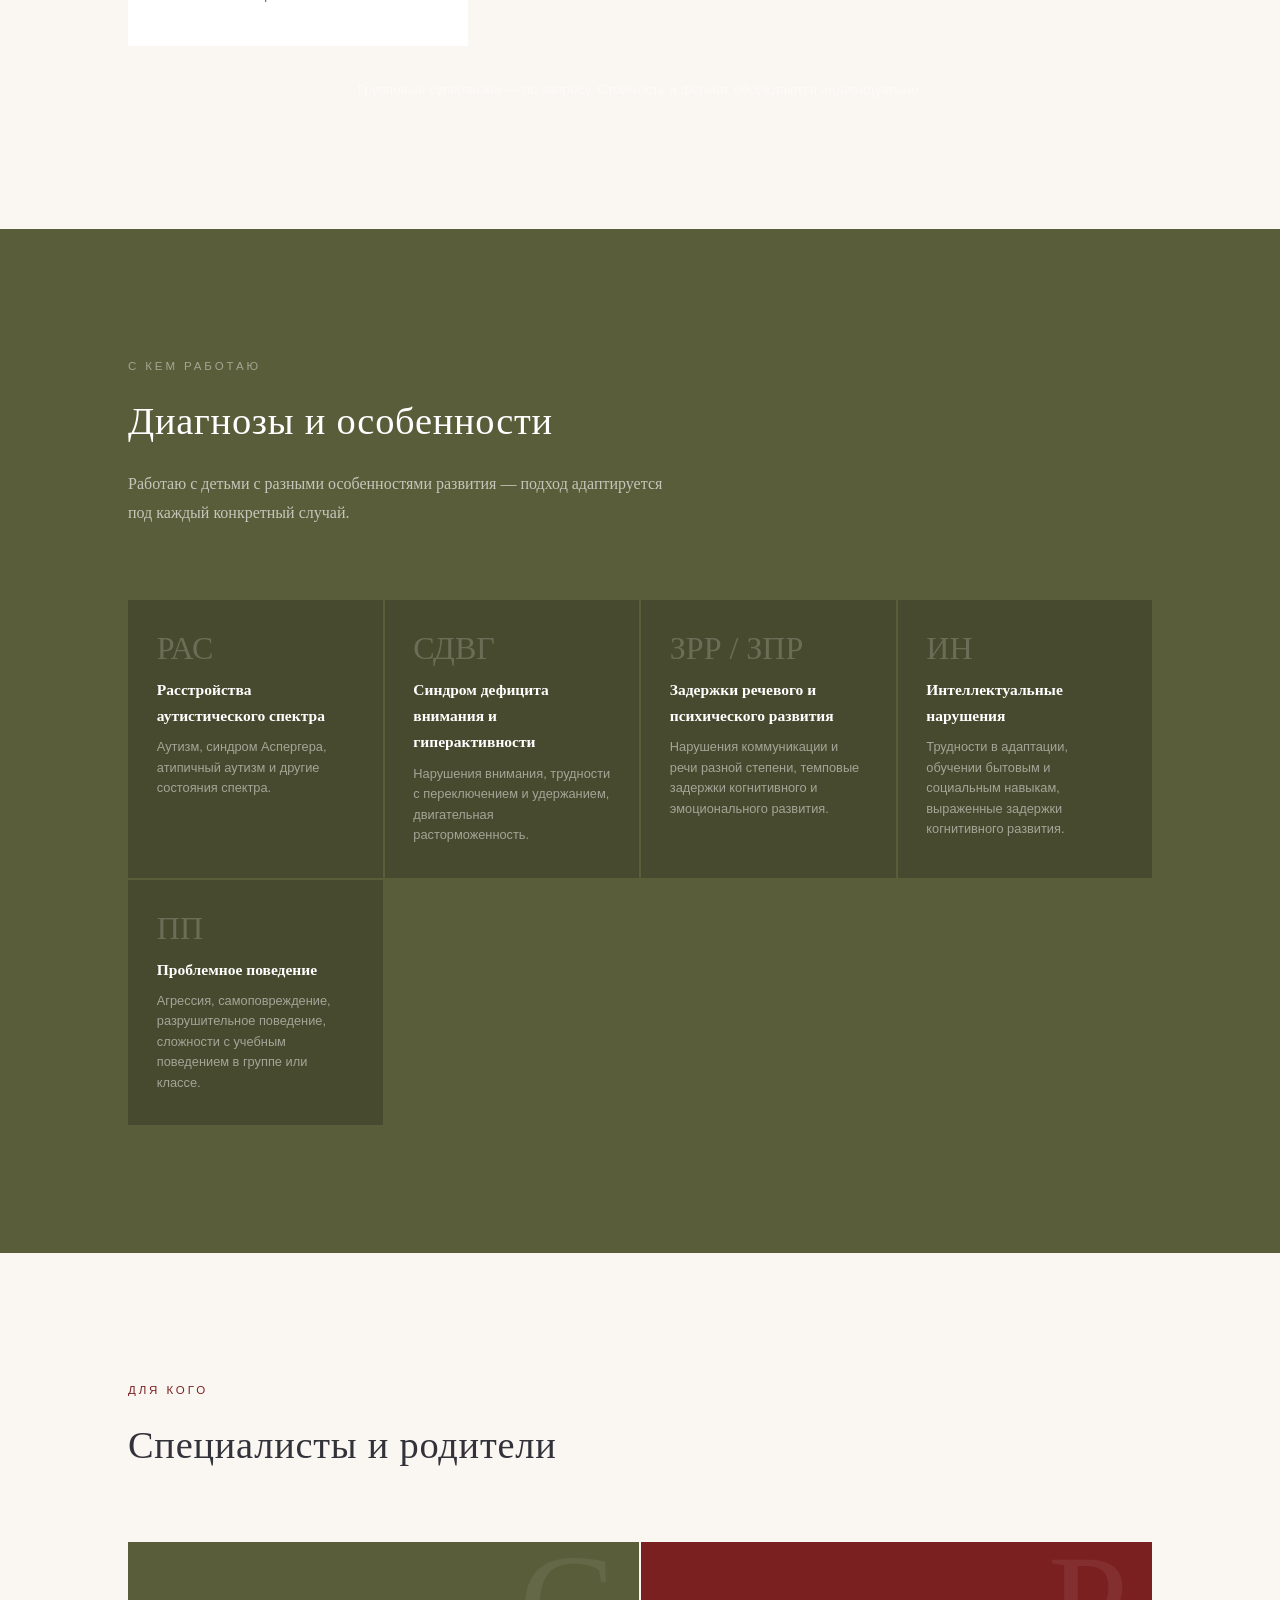
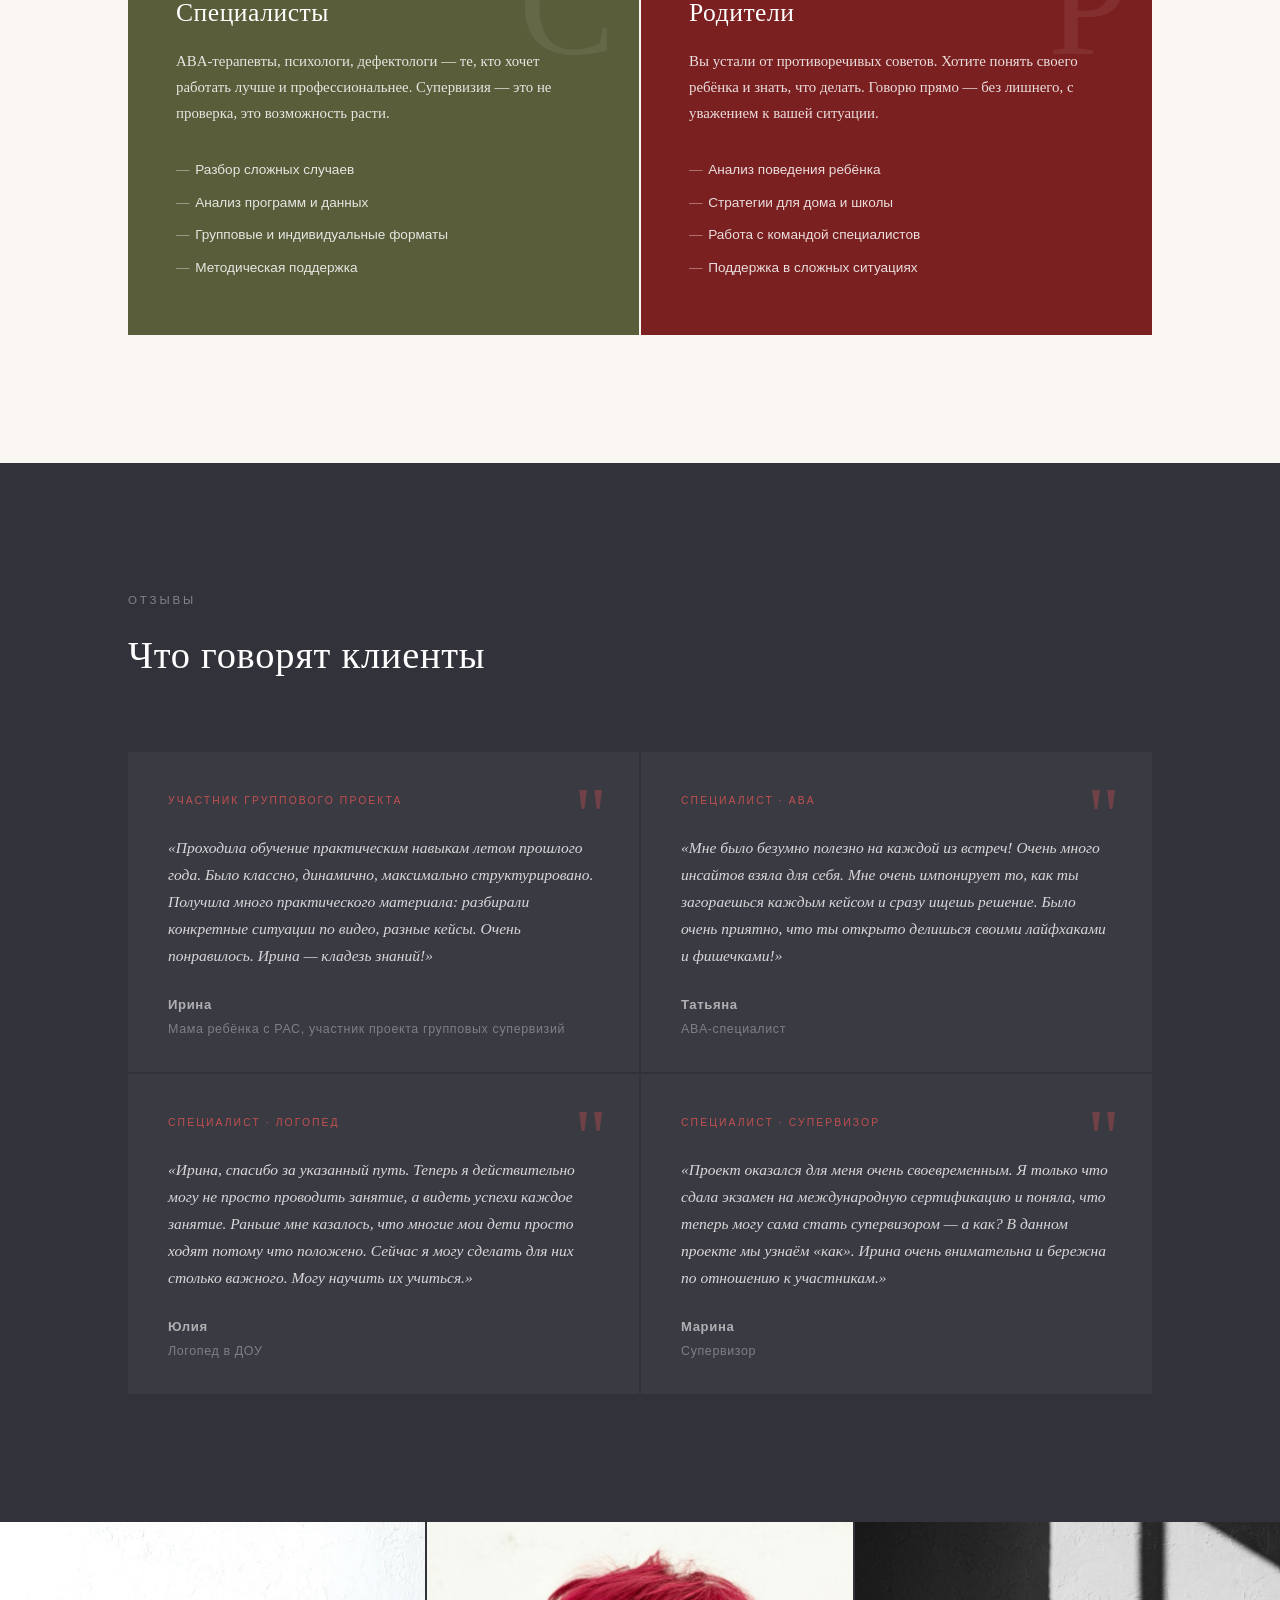
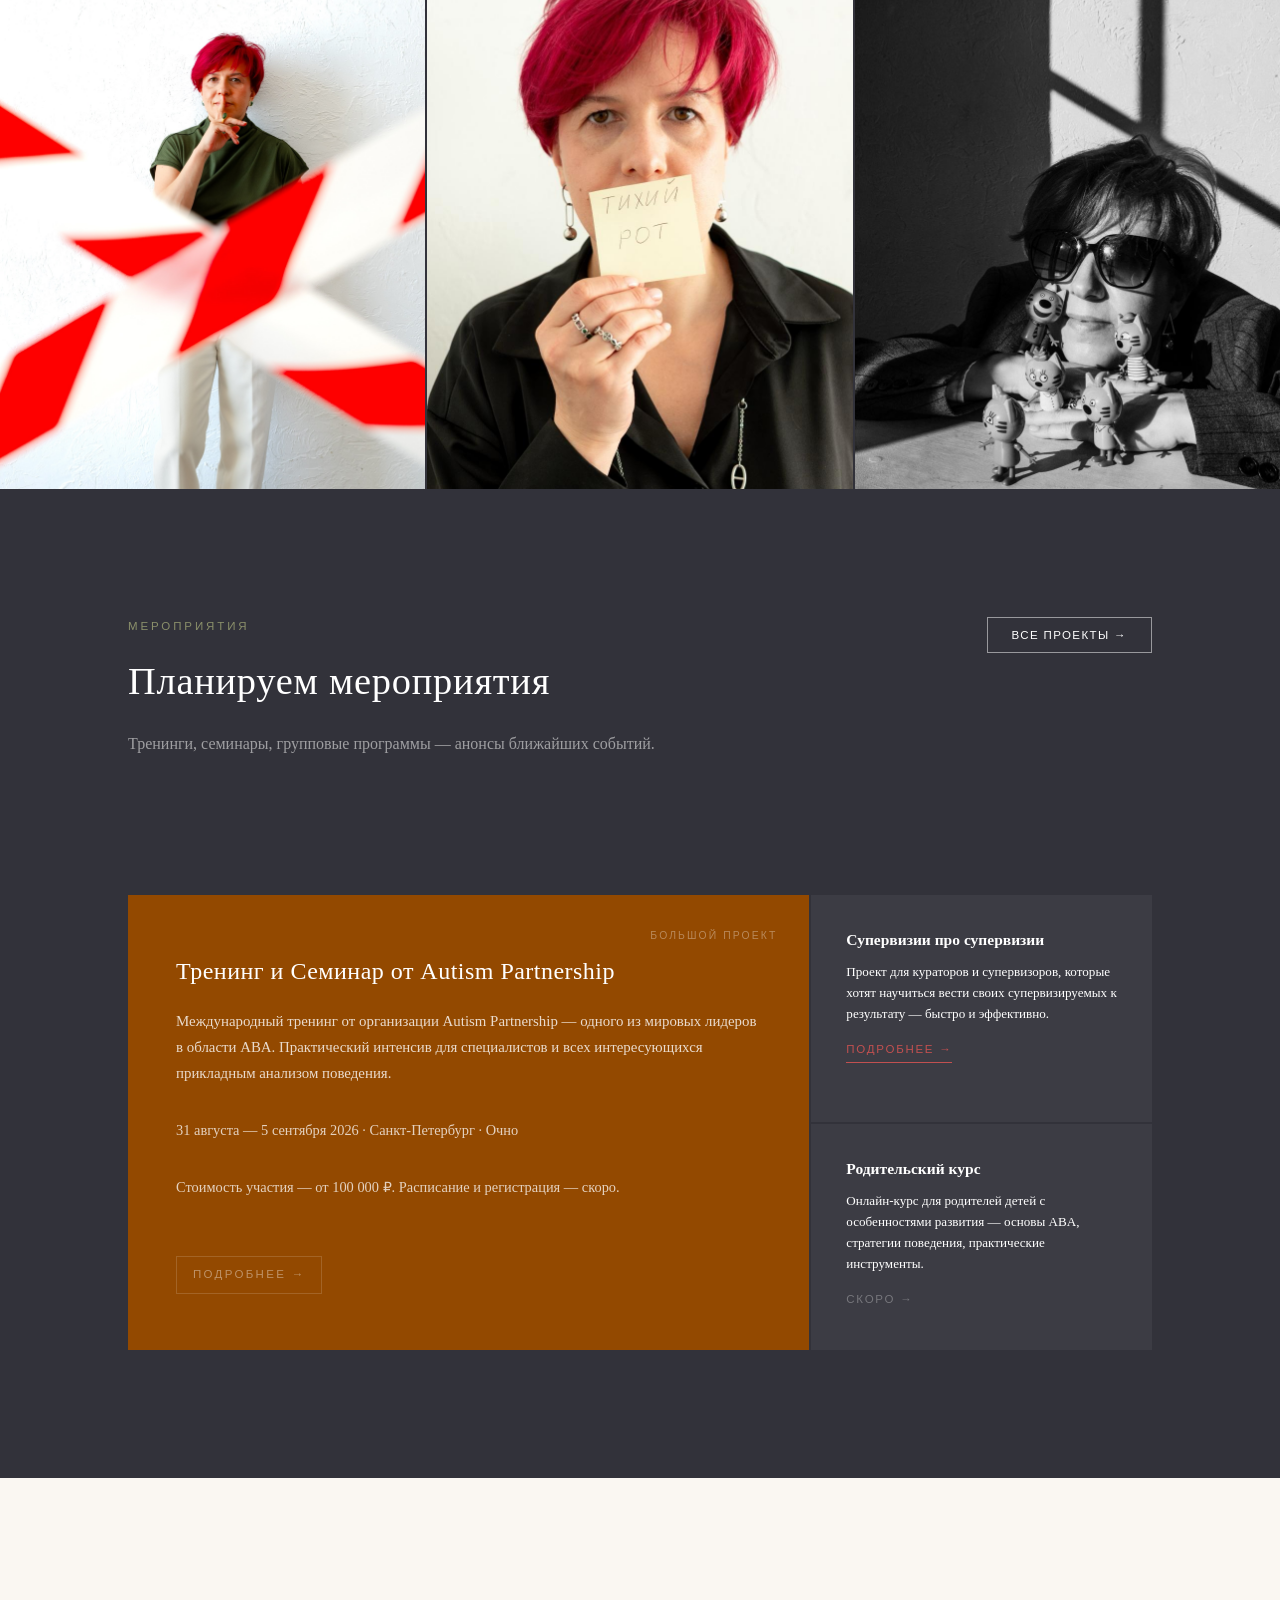
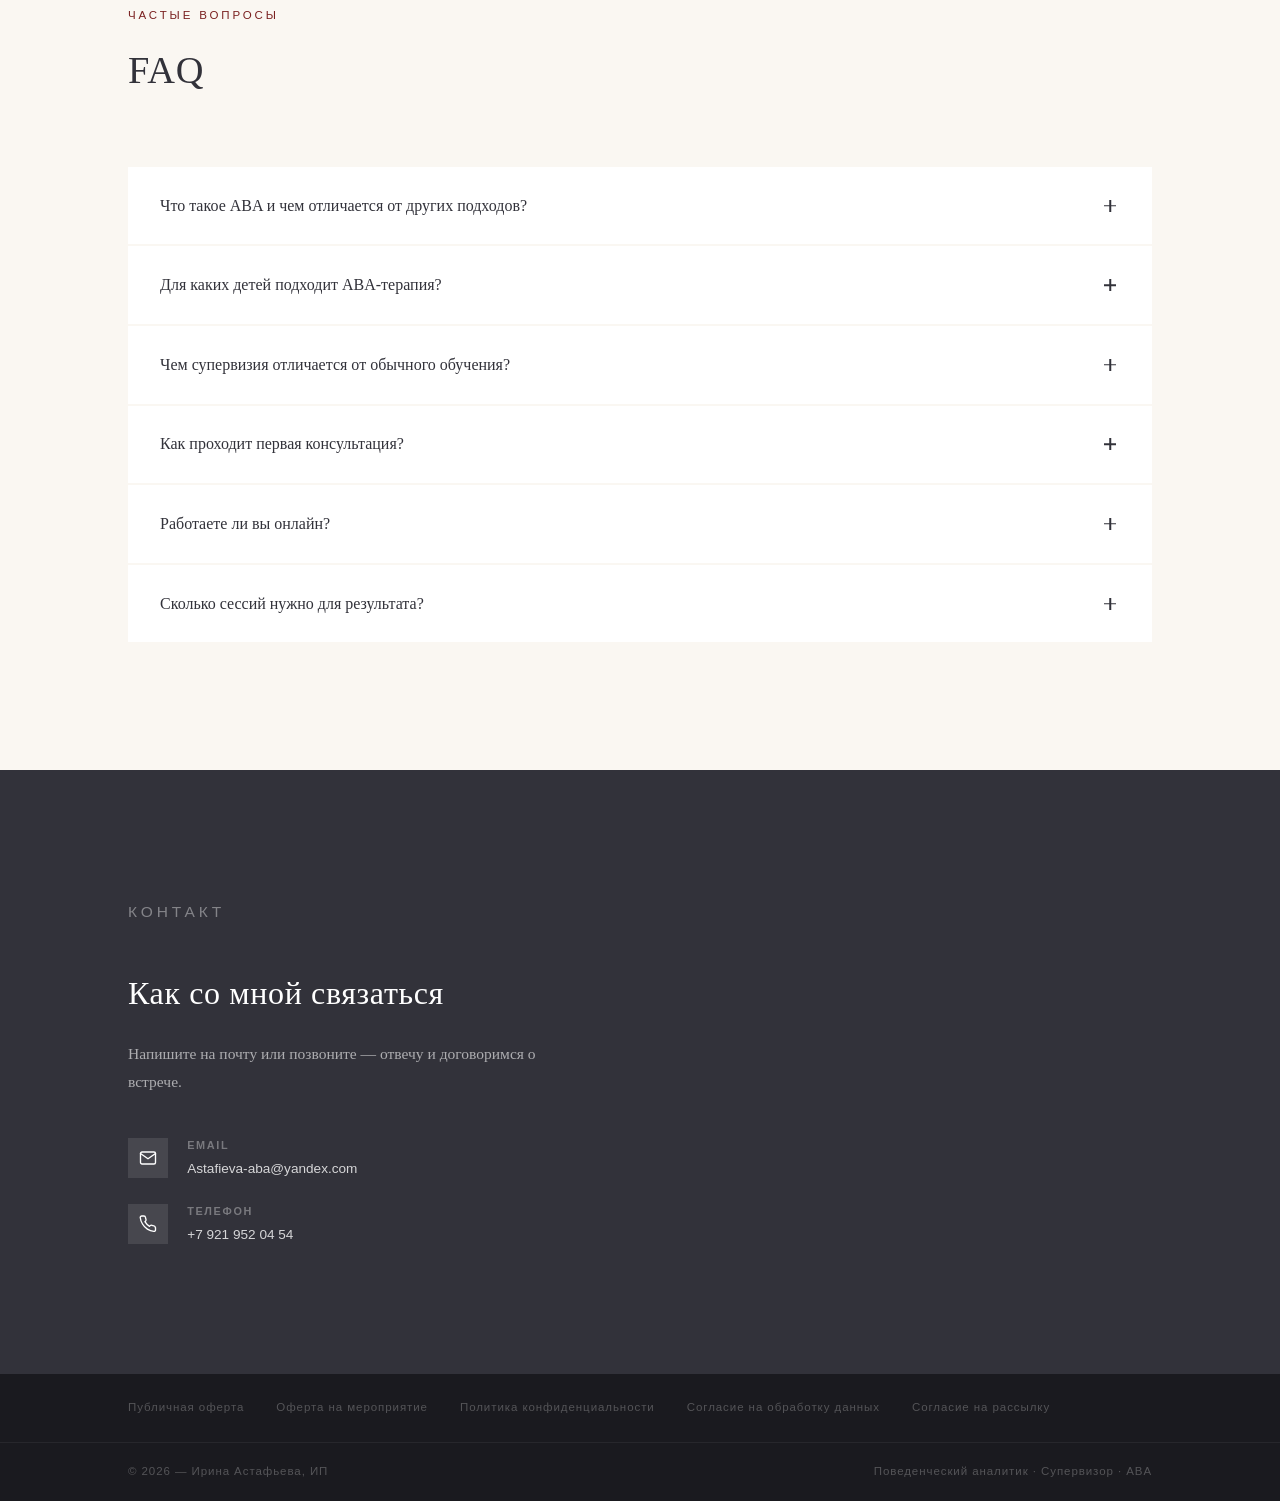
==== commit 33c9dc57: "Move IBAO logo to hero-text (left side) below stats Co-Authored-By: Claude Sonnet 4.6 <noreply@anthr" ====
--- a/index.html
+++ b/index.html
@@ -60,10 +60,10 @@
           <div class="label">Доказательный подход</div>
         </div>
       </div>
+      <img src="photo/IBAO%20CEU%20Provider.png" alt="IBAO CEU Provider" style="height:140px;width:auto;margin-top:2rem;opacity:0.92;display:block;" />
     </div>
     <div class="hero-visual">
       <img src="photo/hero-block.jpg" alt="Ирина Астафьева" />
-      <img src="photo/IBAO%20CEU%20Provider.png" alt="IBAO CEU Provider" style="position:absolute;top:1.25rem;right:1.25rem;z-index:3;height:168px;width:auto;left:auto;bottom:auto;object-fit:initial;opacity:0.9;" />
       <div class="hero-quote">
         <blockquote>
           «Я хочу, чтобы качественная помощь была доступна везде. Поэтому я обучаю специалистов — и поднимаю стандарт в профессии.»
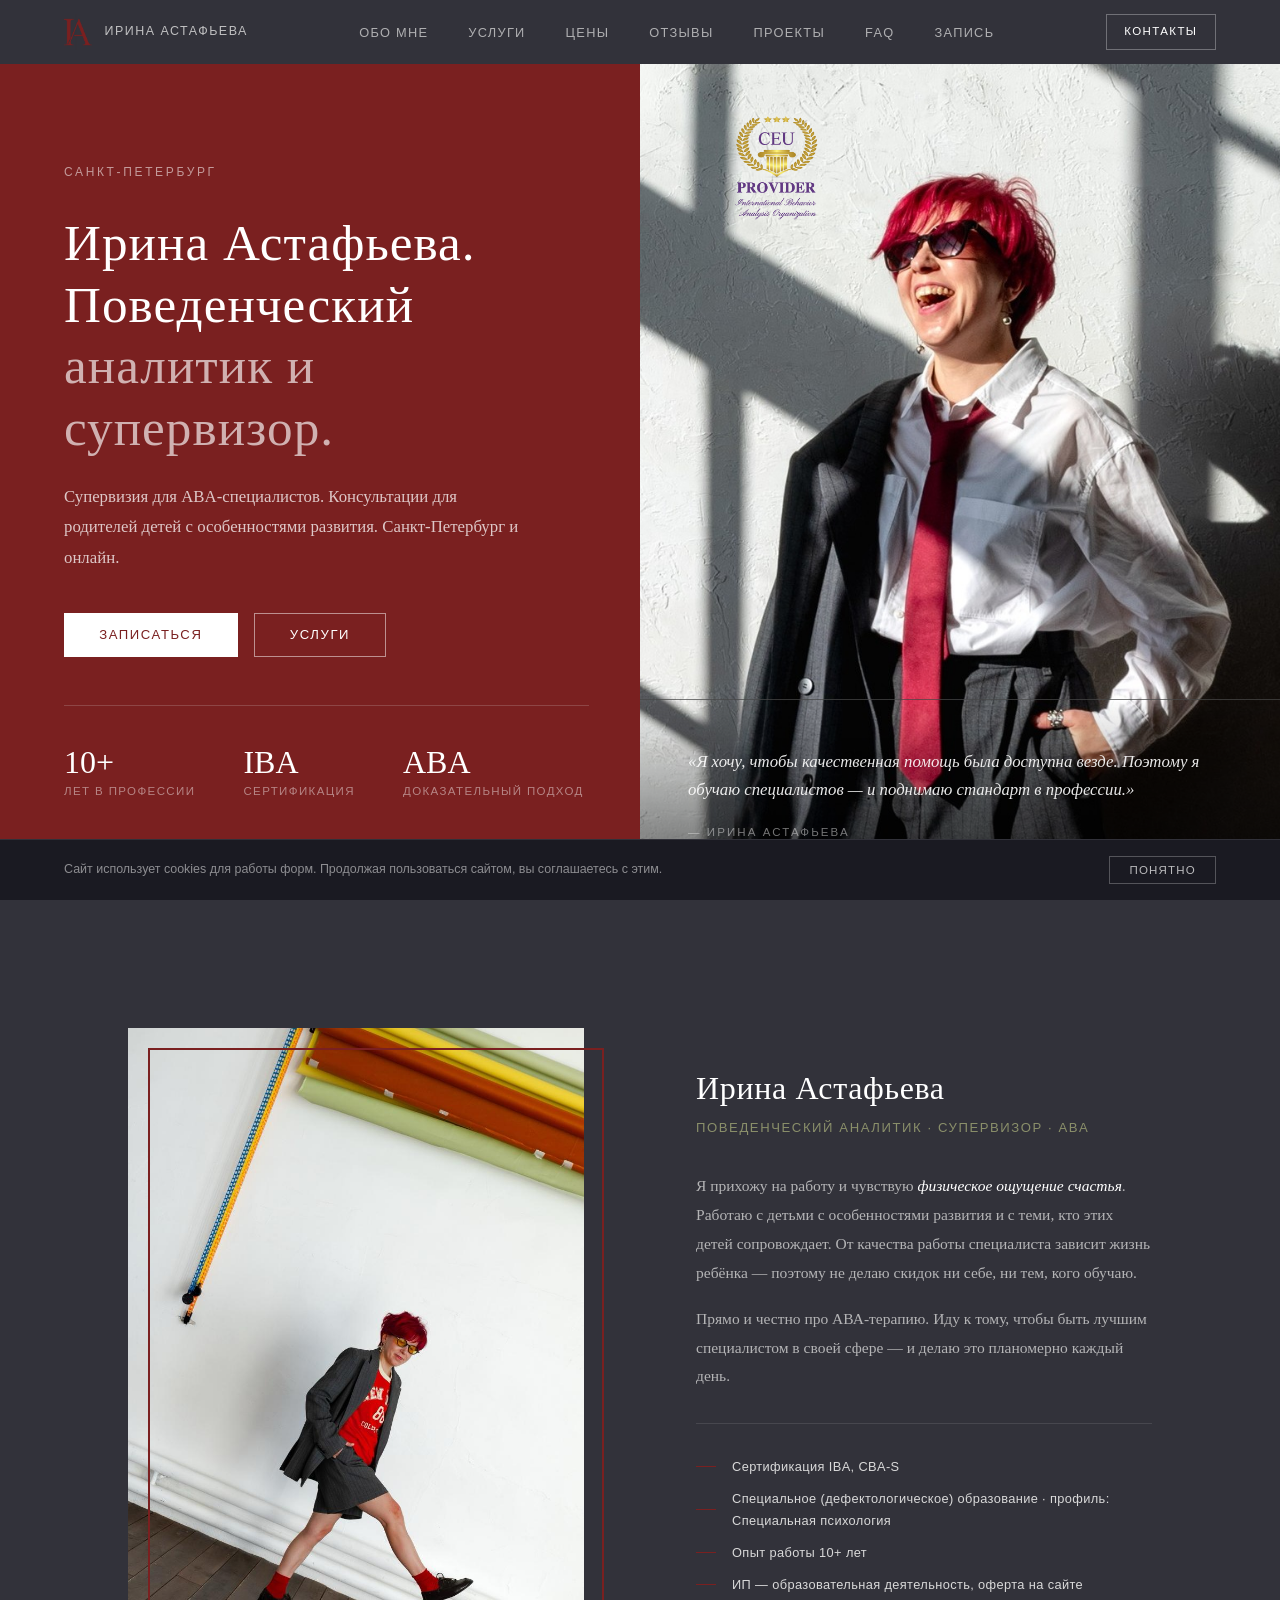
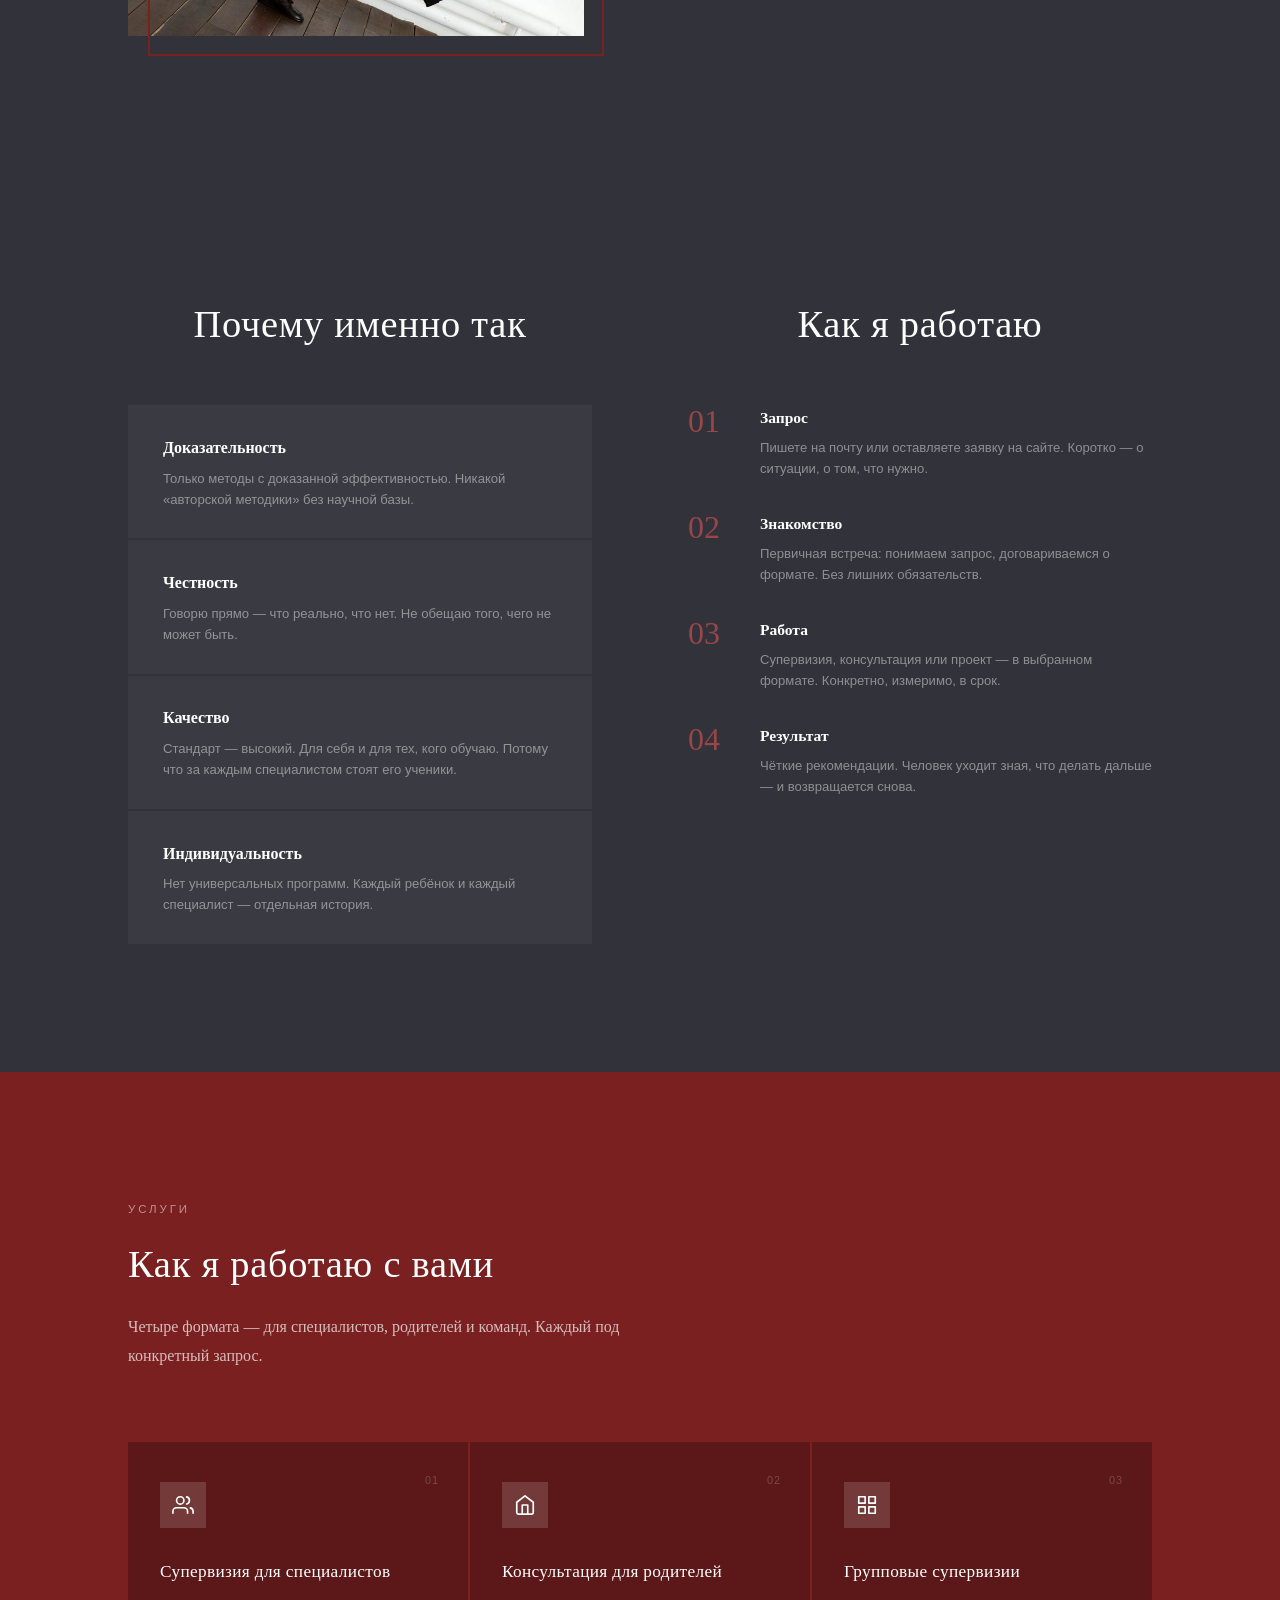
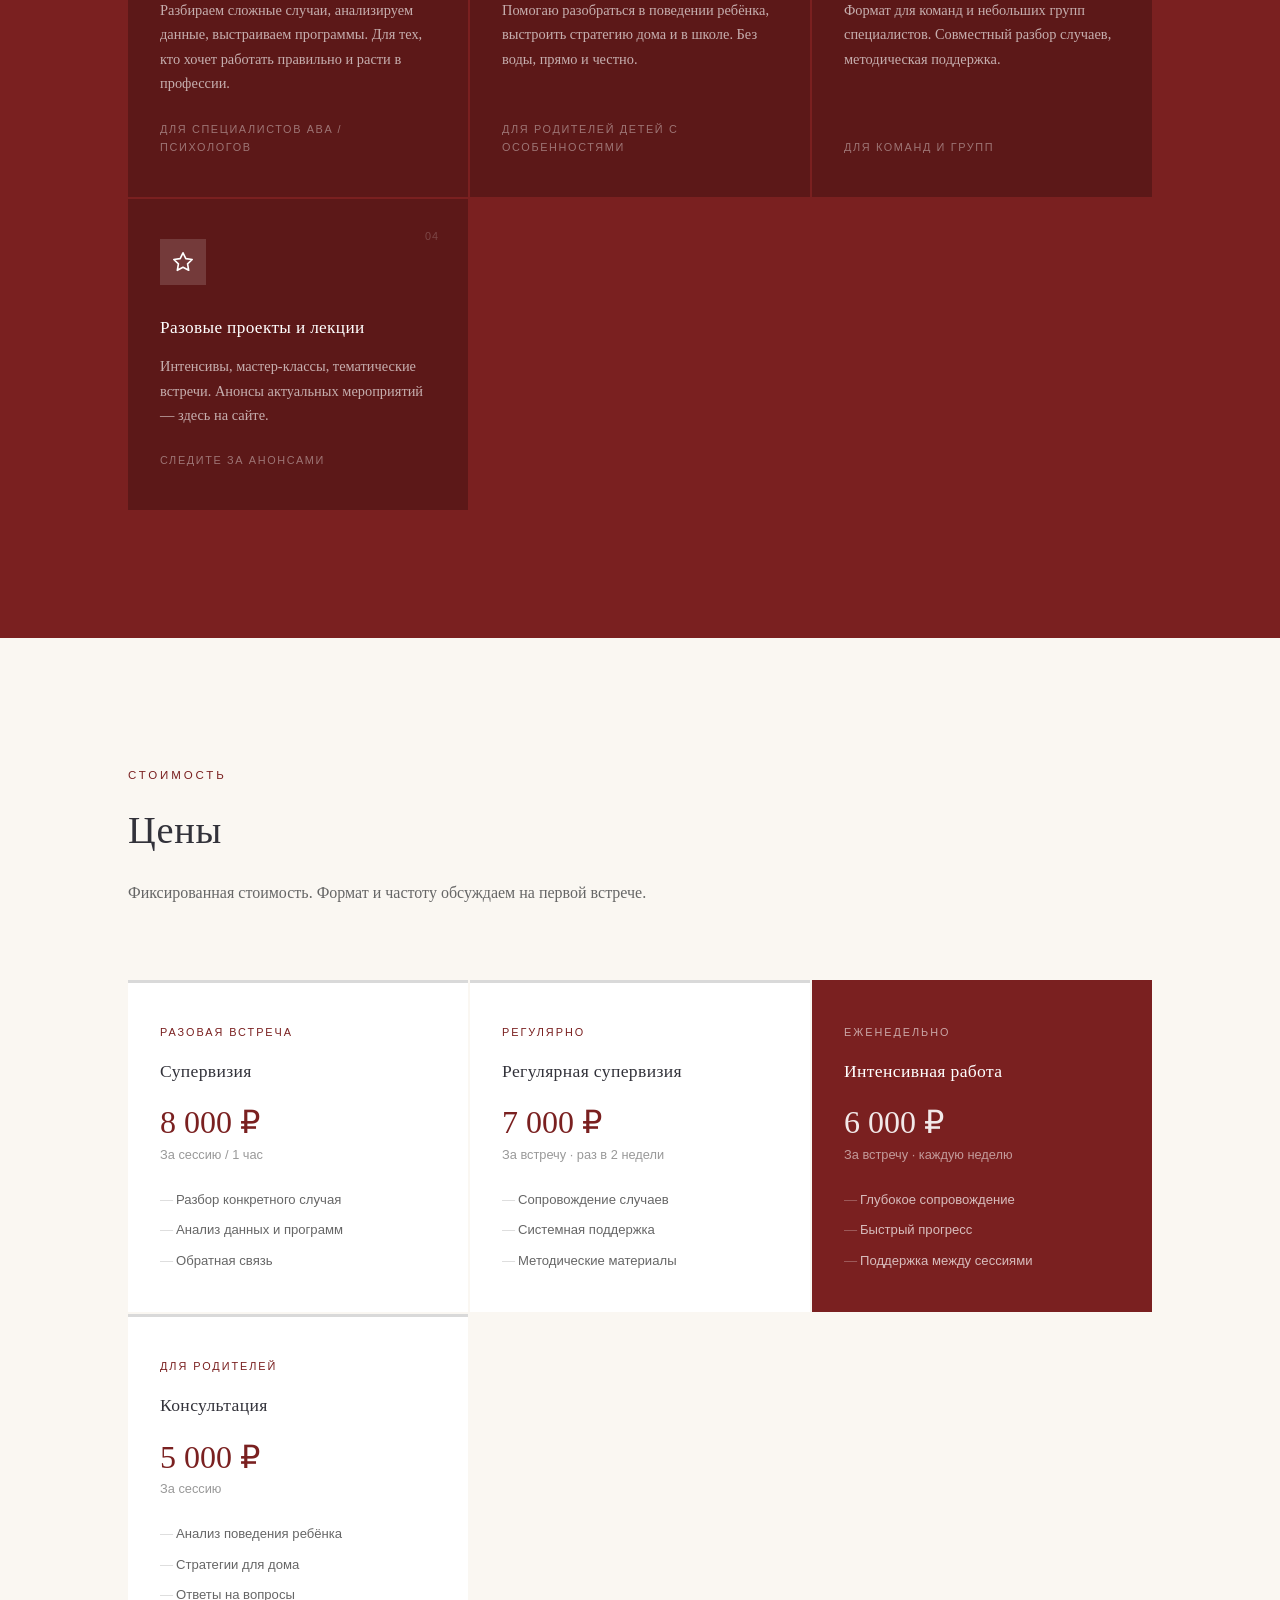
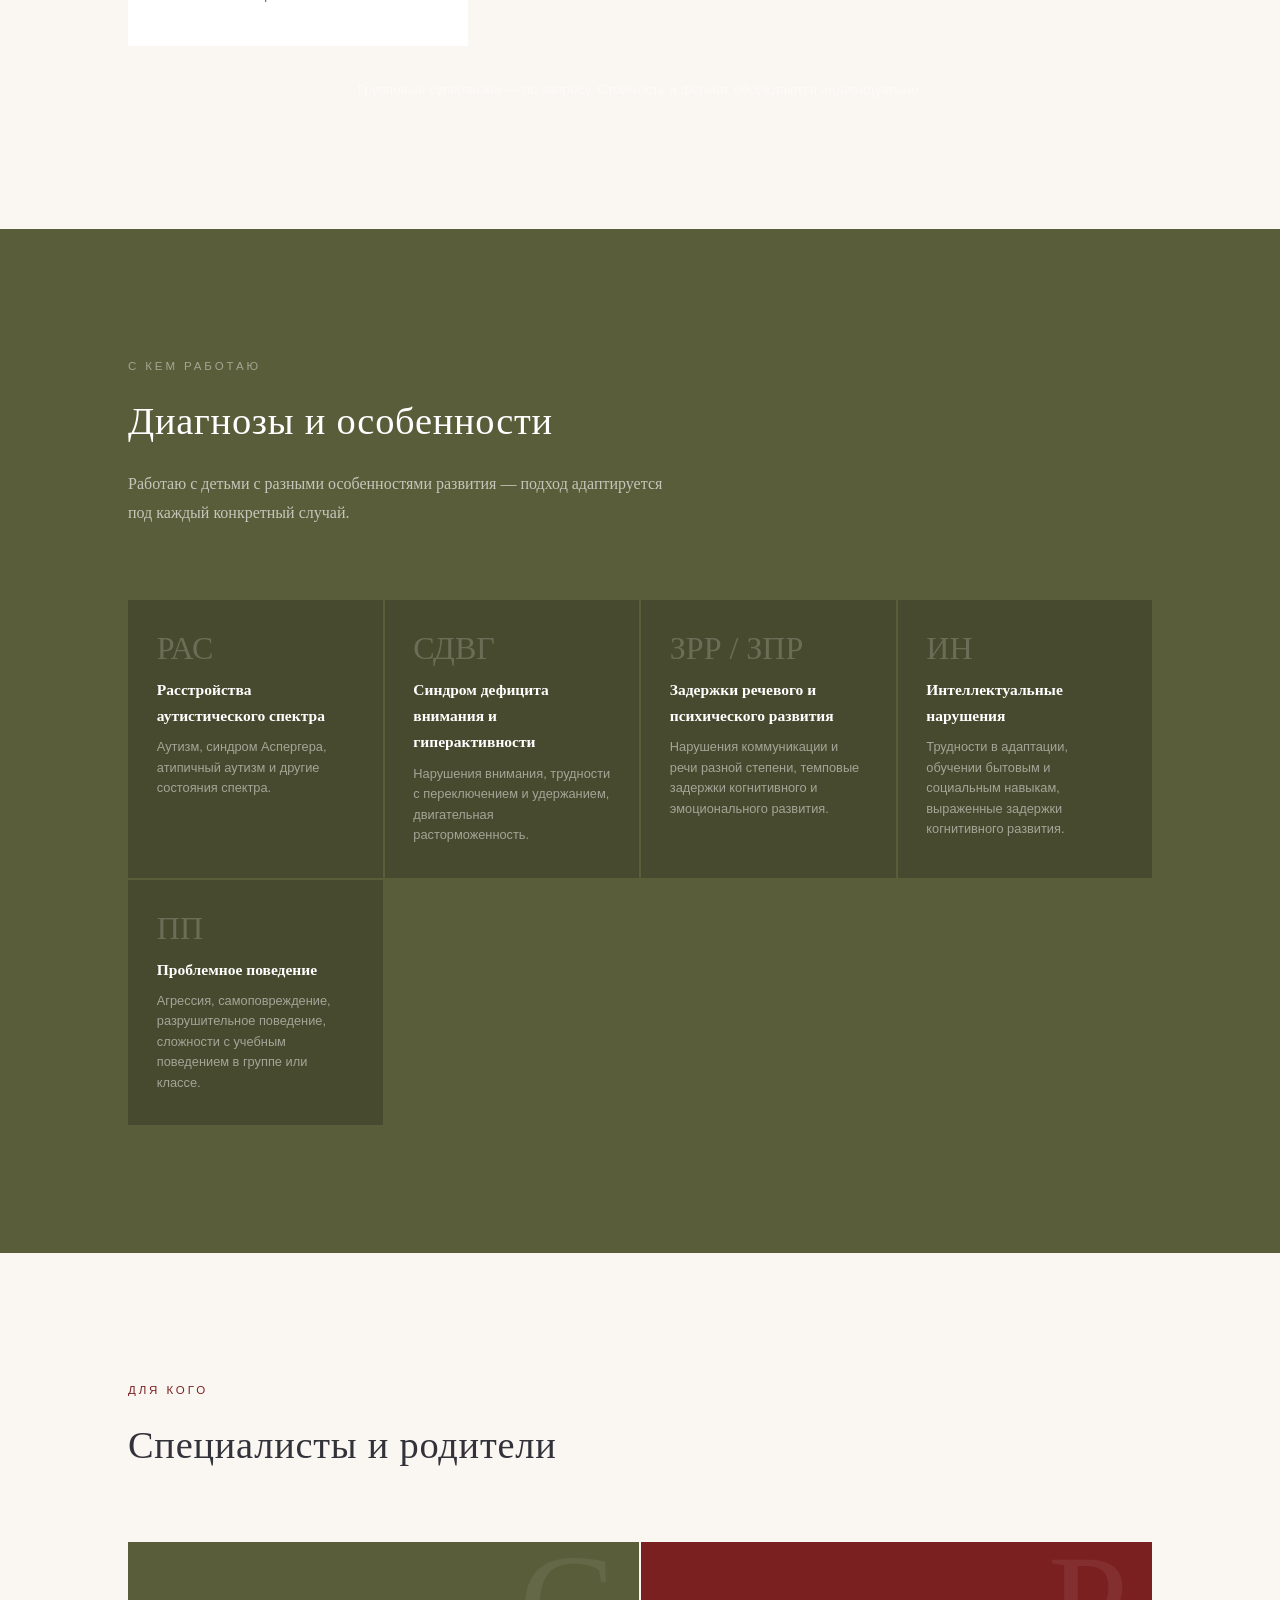
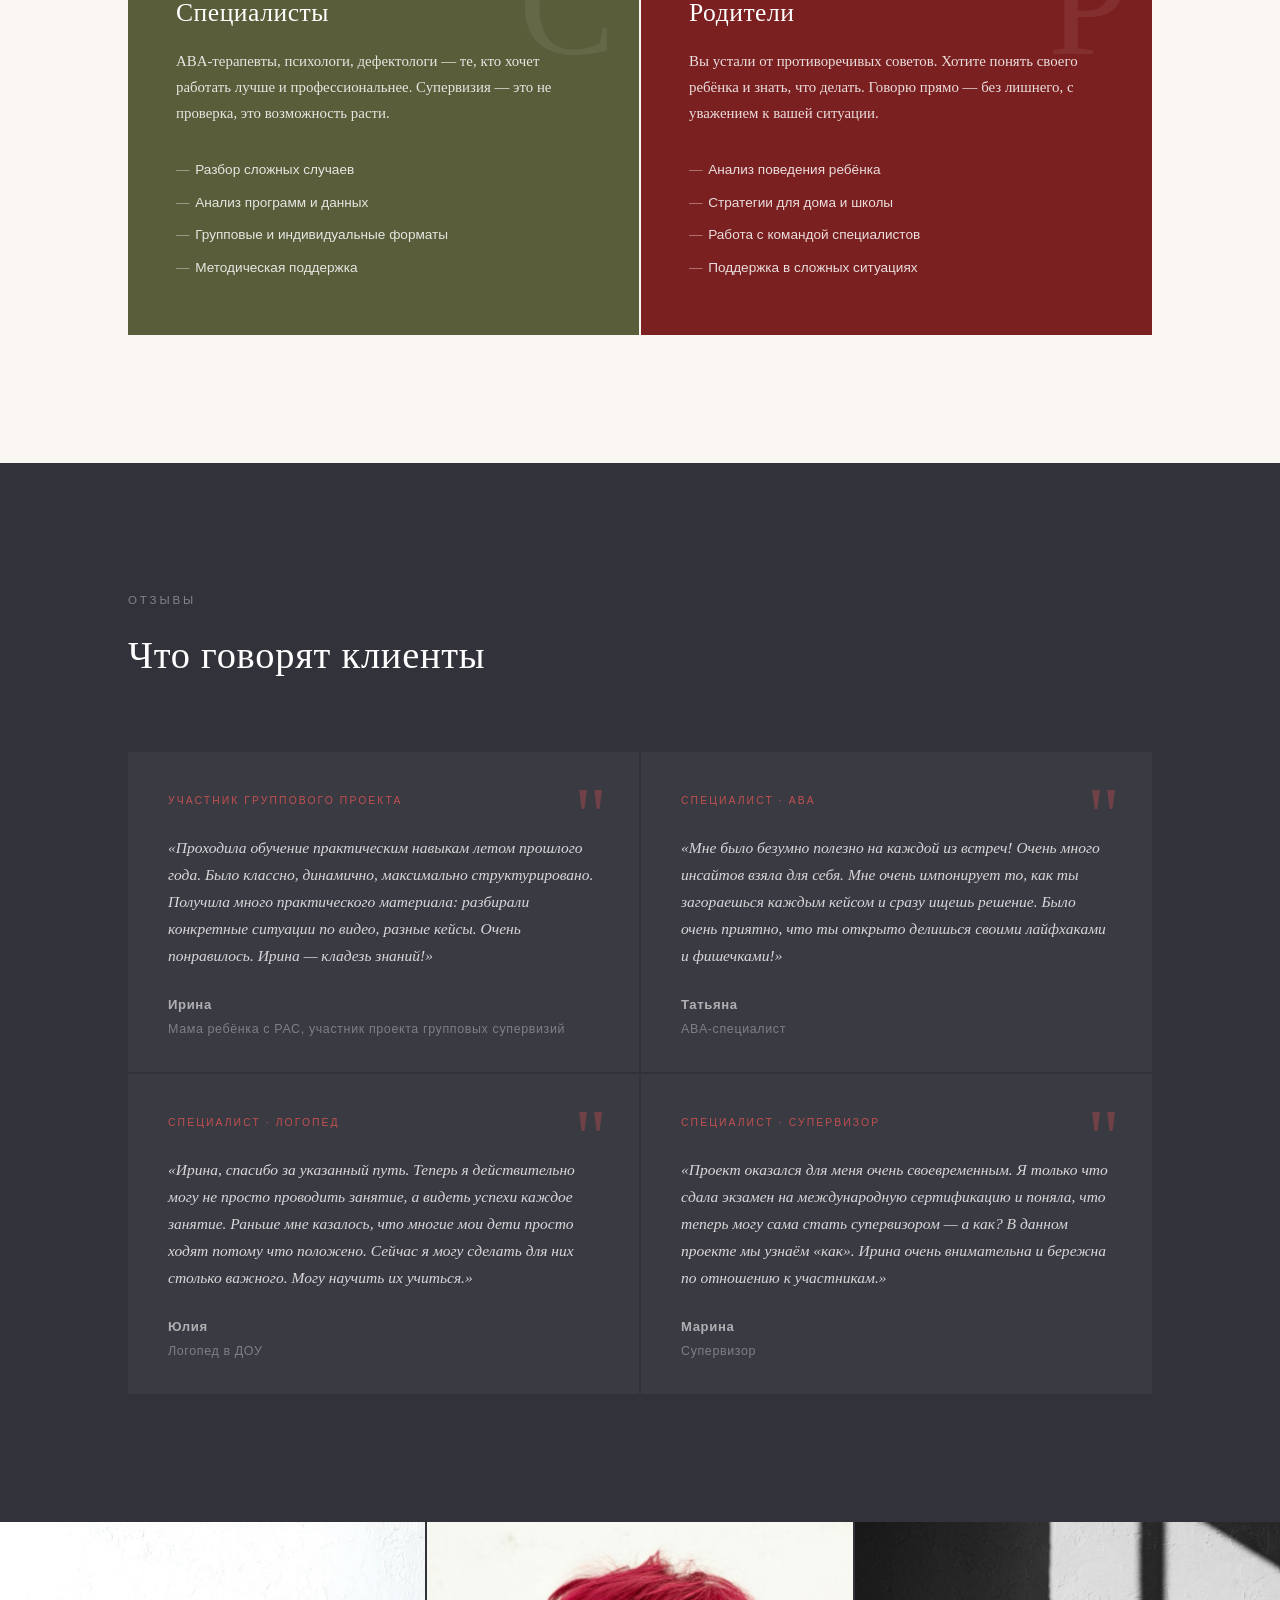
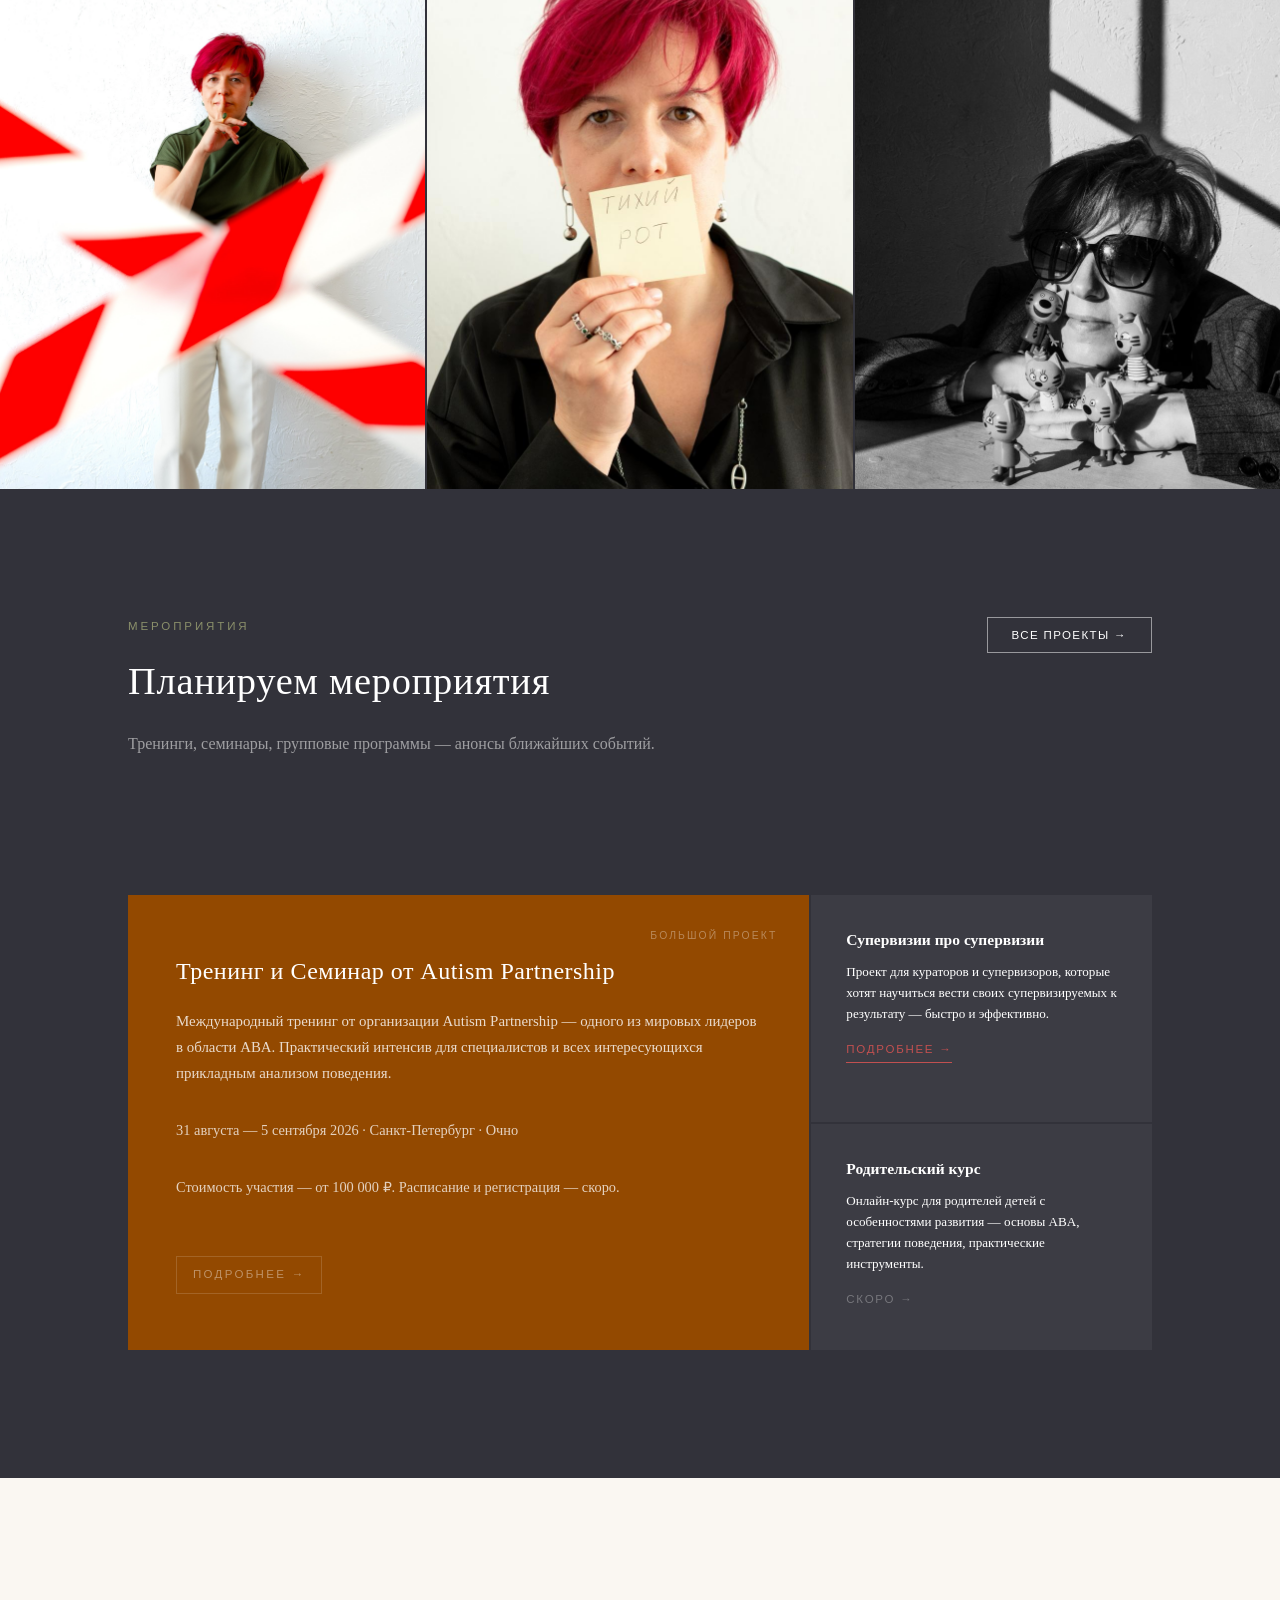
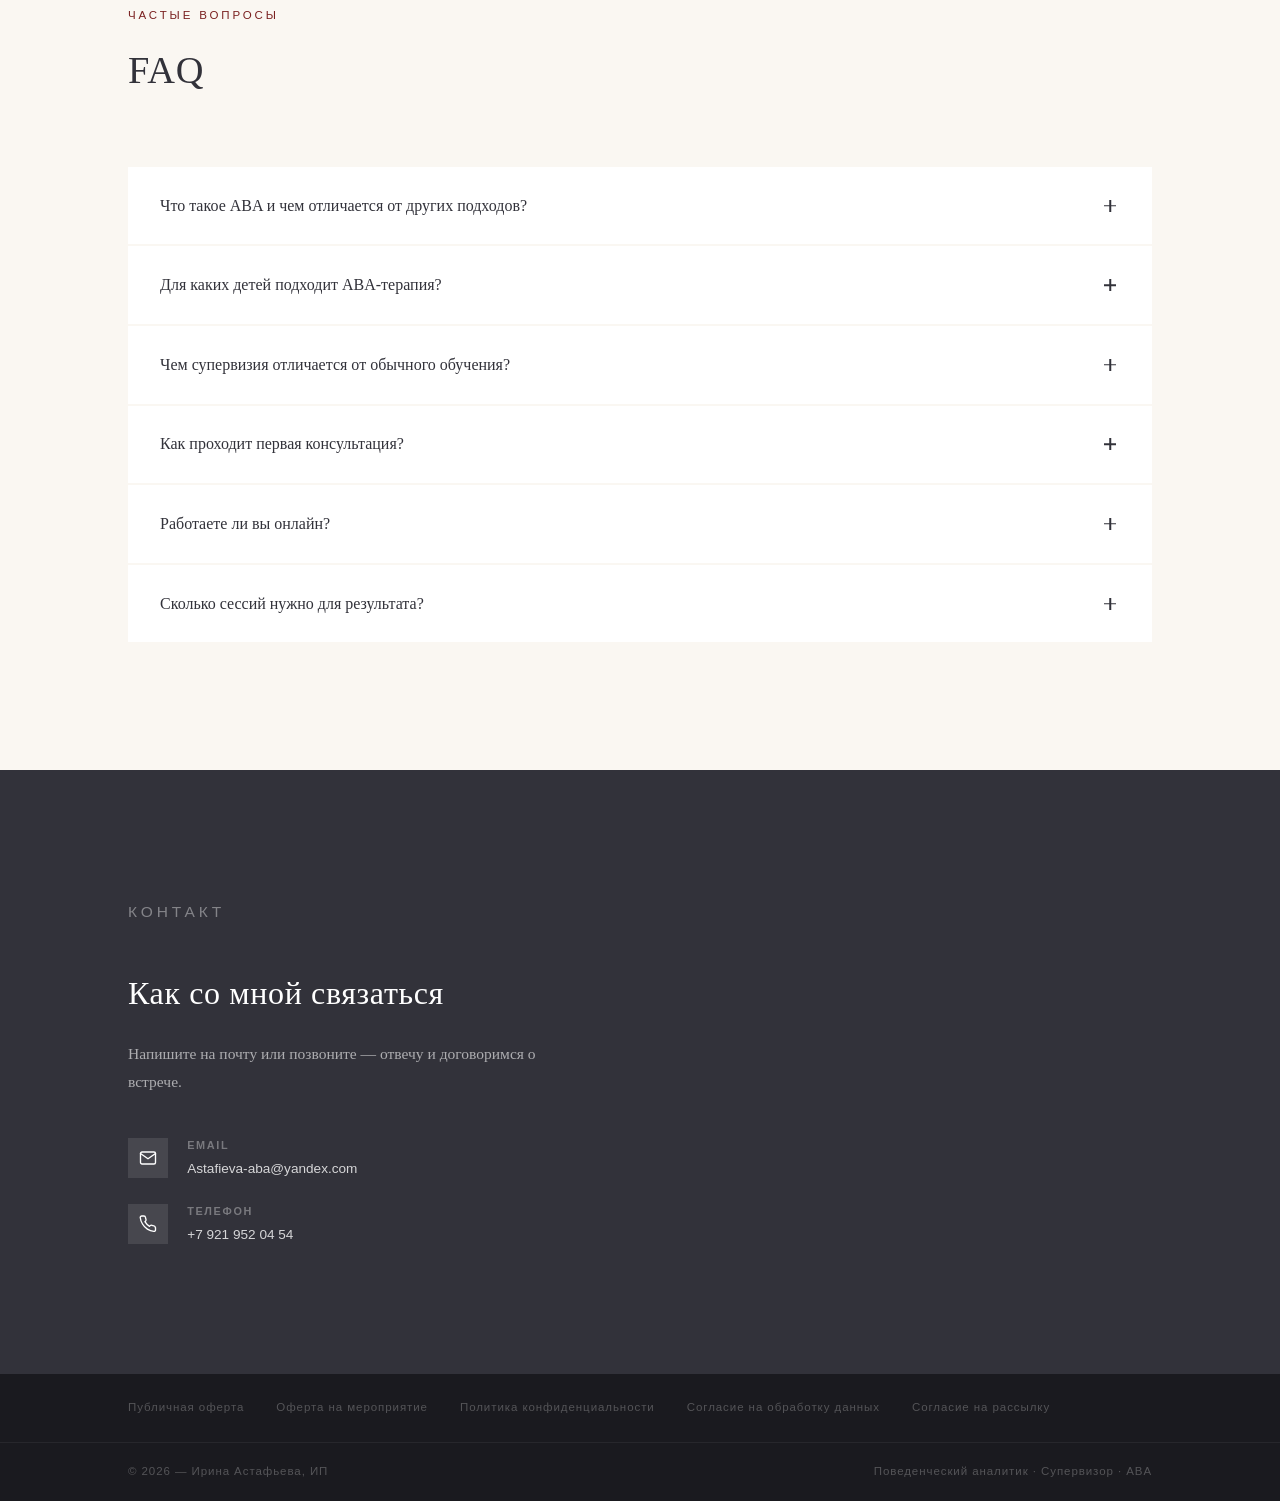
==== commit 4b95ea4e: "Move IBAO logo to top-left of hero photo Co-Authored-By: Claude Sonnet 4.6 <noreply@anthropic.com>" ====
--- a/index.html
+++ b/index.html
@@ -60,10 +60,10 @@
           <div class="label">Доказательный подход</div>
         </div>
       </div>
-      <img src="photo/IBAO%20CEU%20Provider.png" alt="IBAO CEU Provider" style="height:140px;width:auto;margin-top:2rem;opacity:0.92;display:block;" />
     </div>
     <div class="hero-visual">
       <img src="photo/hero-block.jpg" alt="Ирина Астафьева" />
+      <img src="photo/IBAO%20CEU%20Provider.png" alt="IBAO CEU Provider" style="position:absolute;top:1.25rem;left:1.25rem;right:auto;bottom:auto;z-index:3;height:168px;width:auto;object-fit:initial;opacity:0.92;" />
       <div class="hero-quote">
         <blockquote>
           «Я хочу, чтобы качественная помощь была доступна везде. Поэтому я обучаю специалистов — и поднимаю стандарт в профессии.»
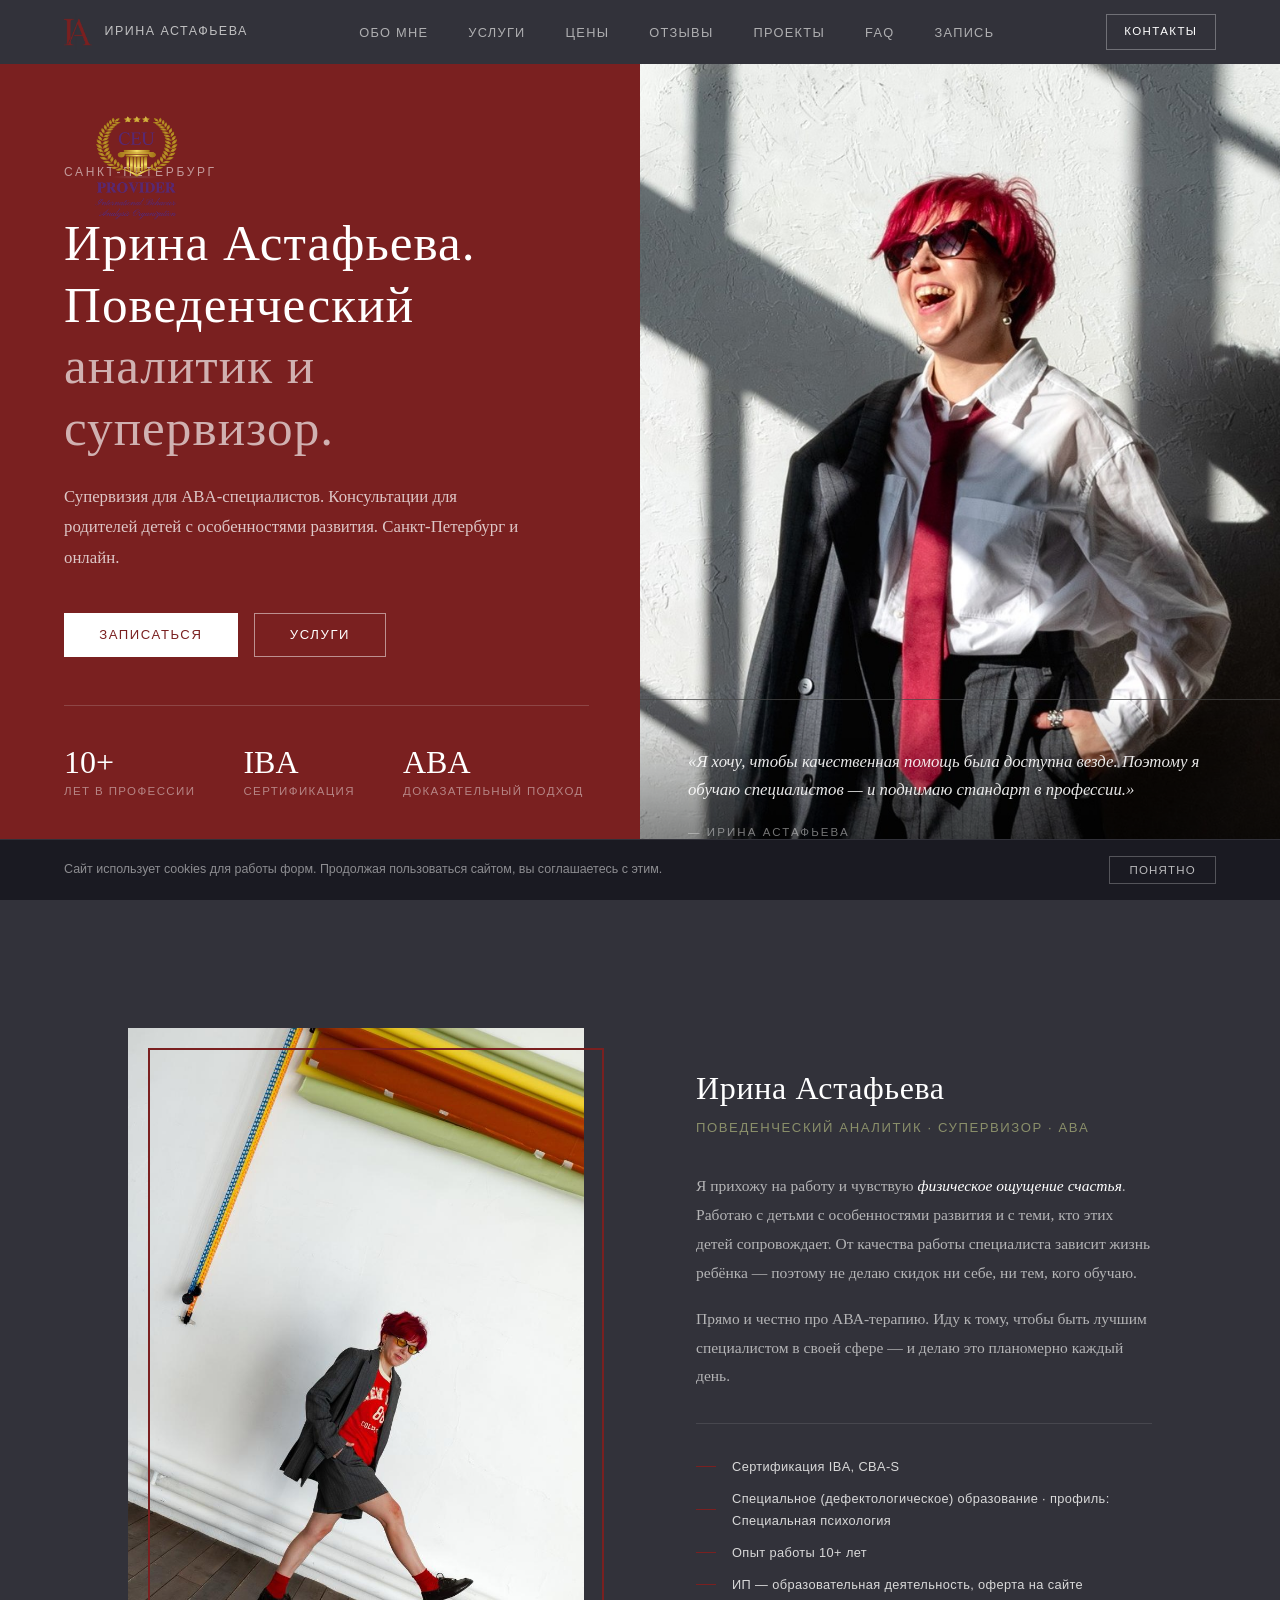
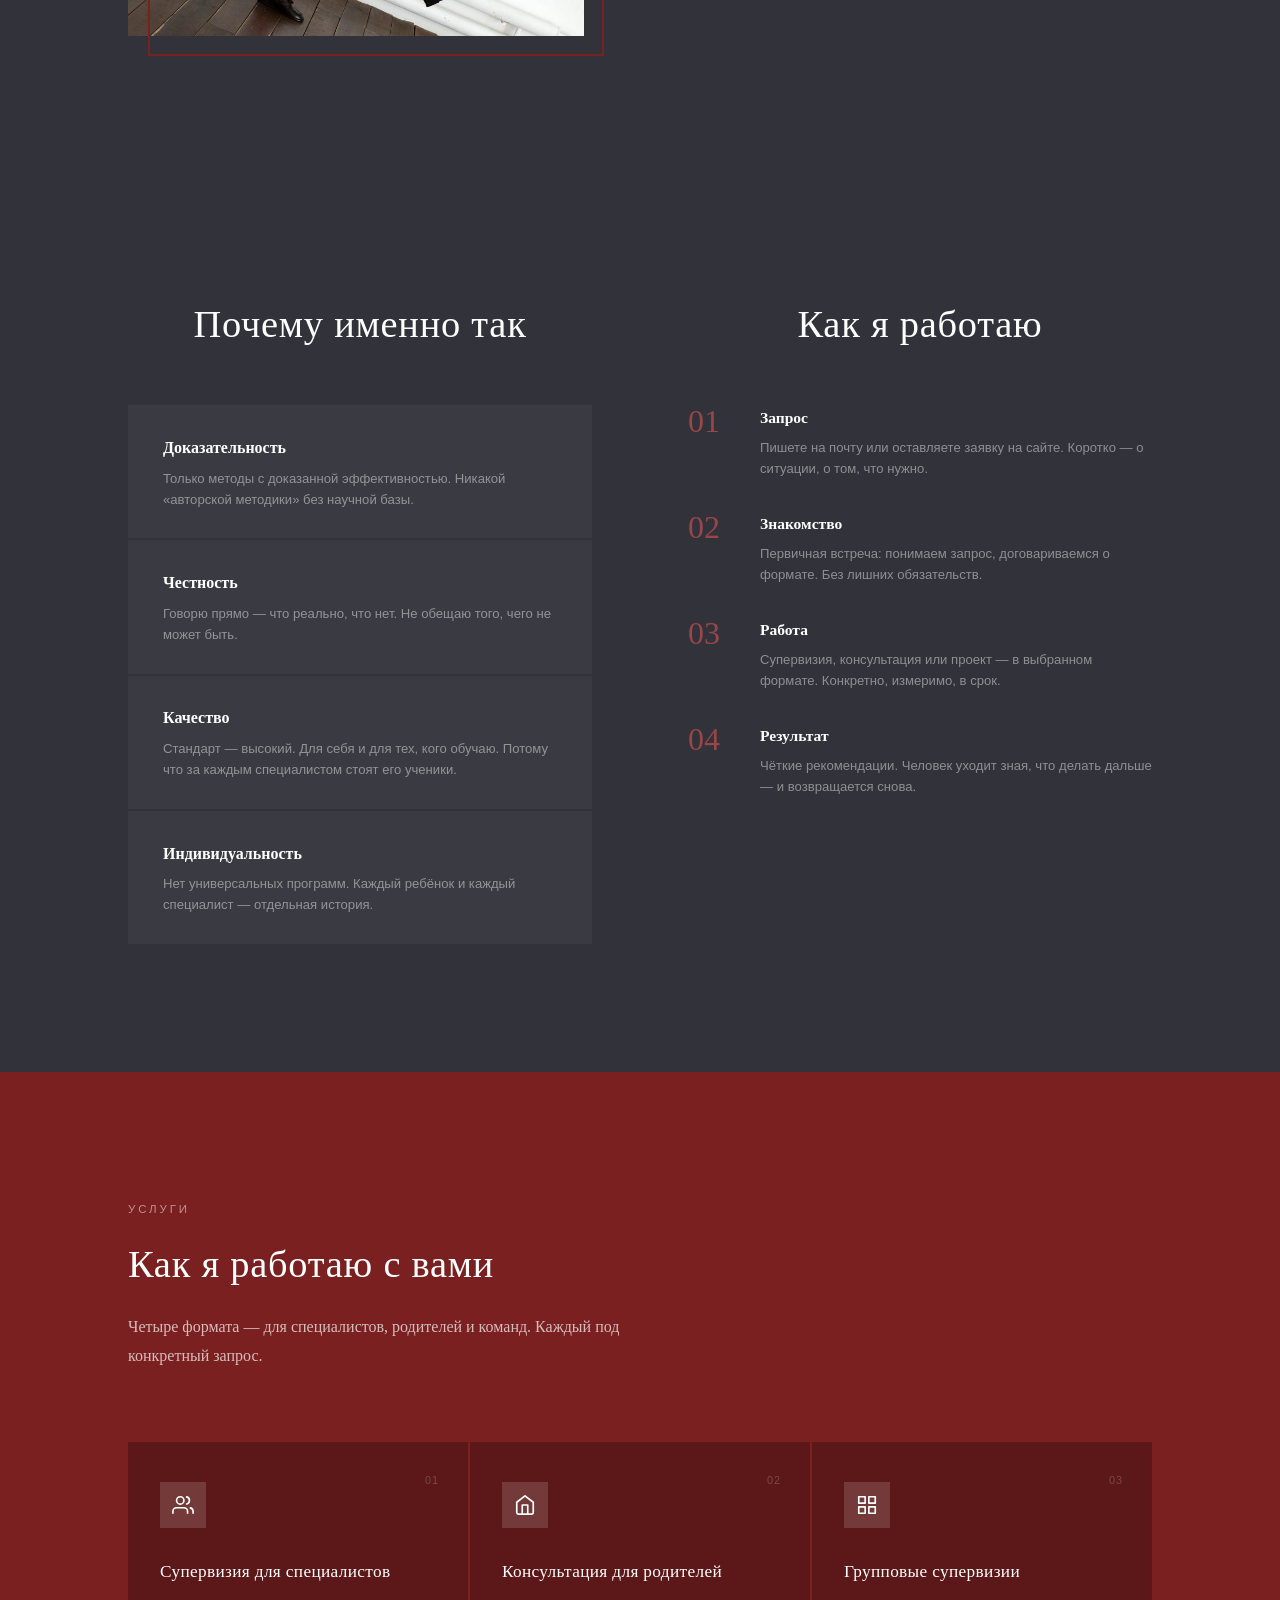
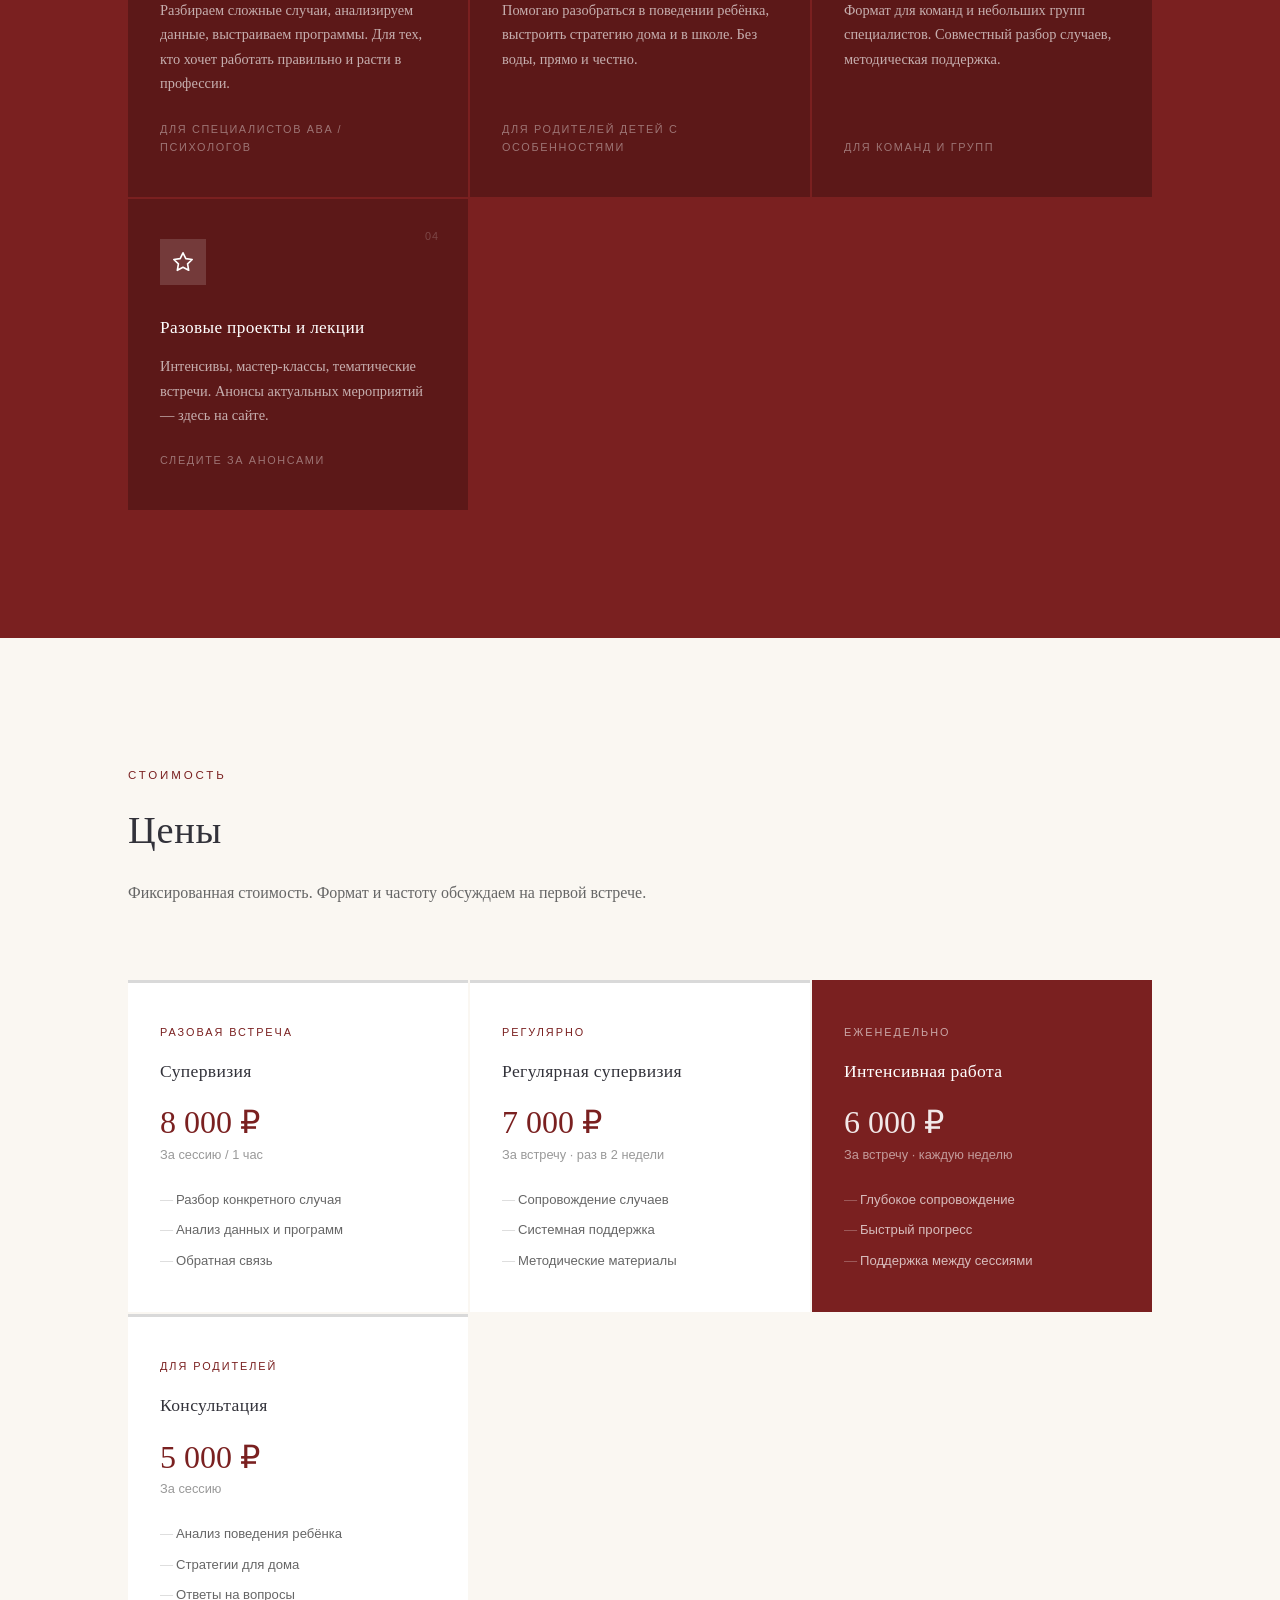
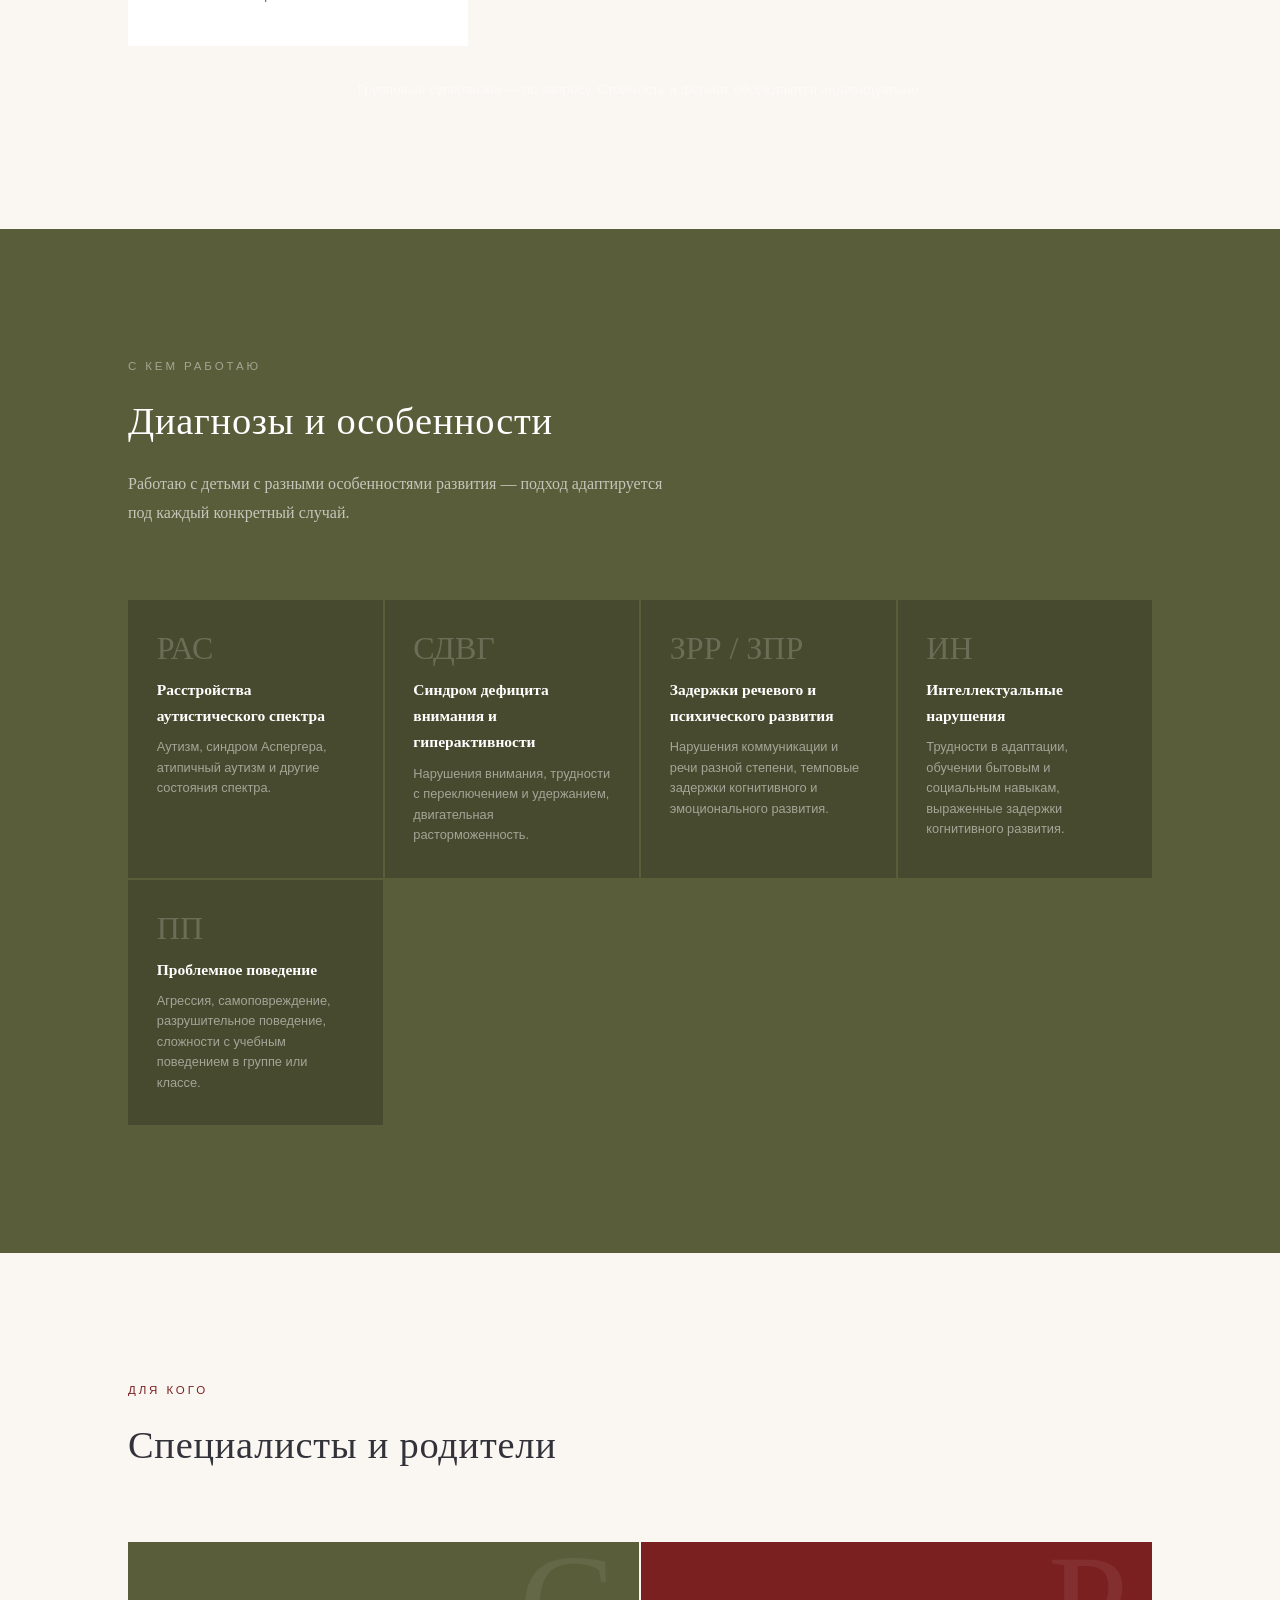
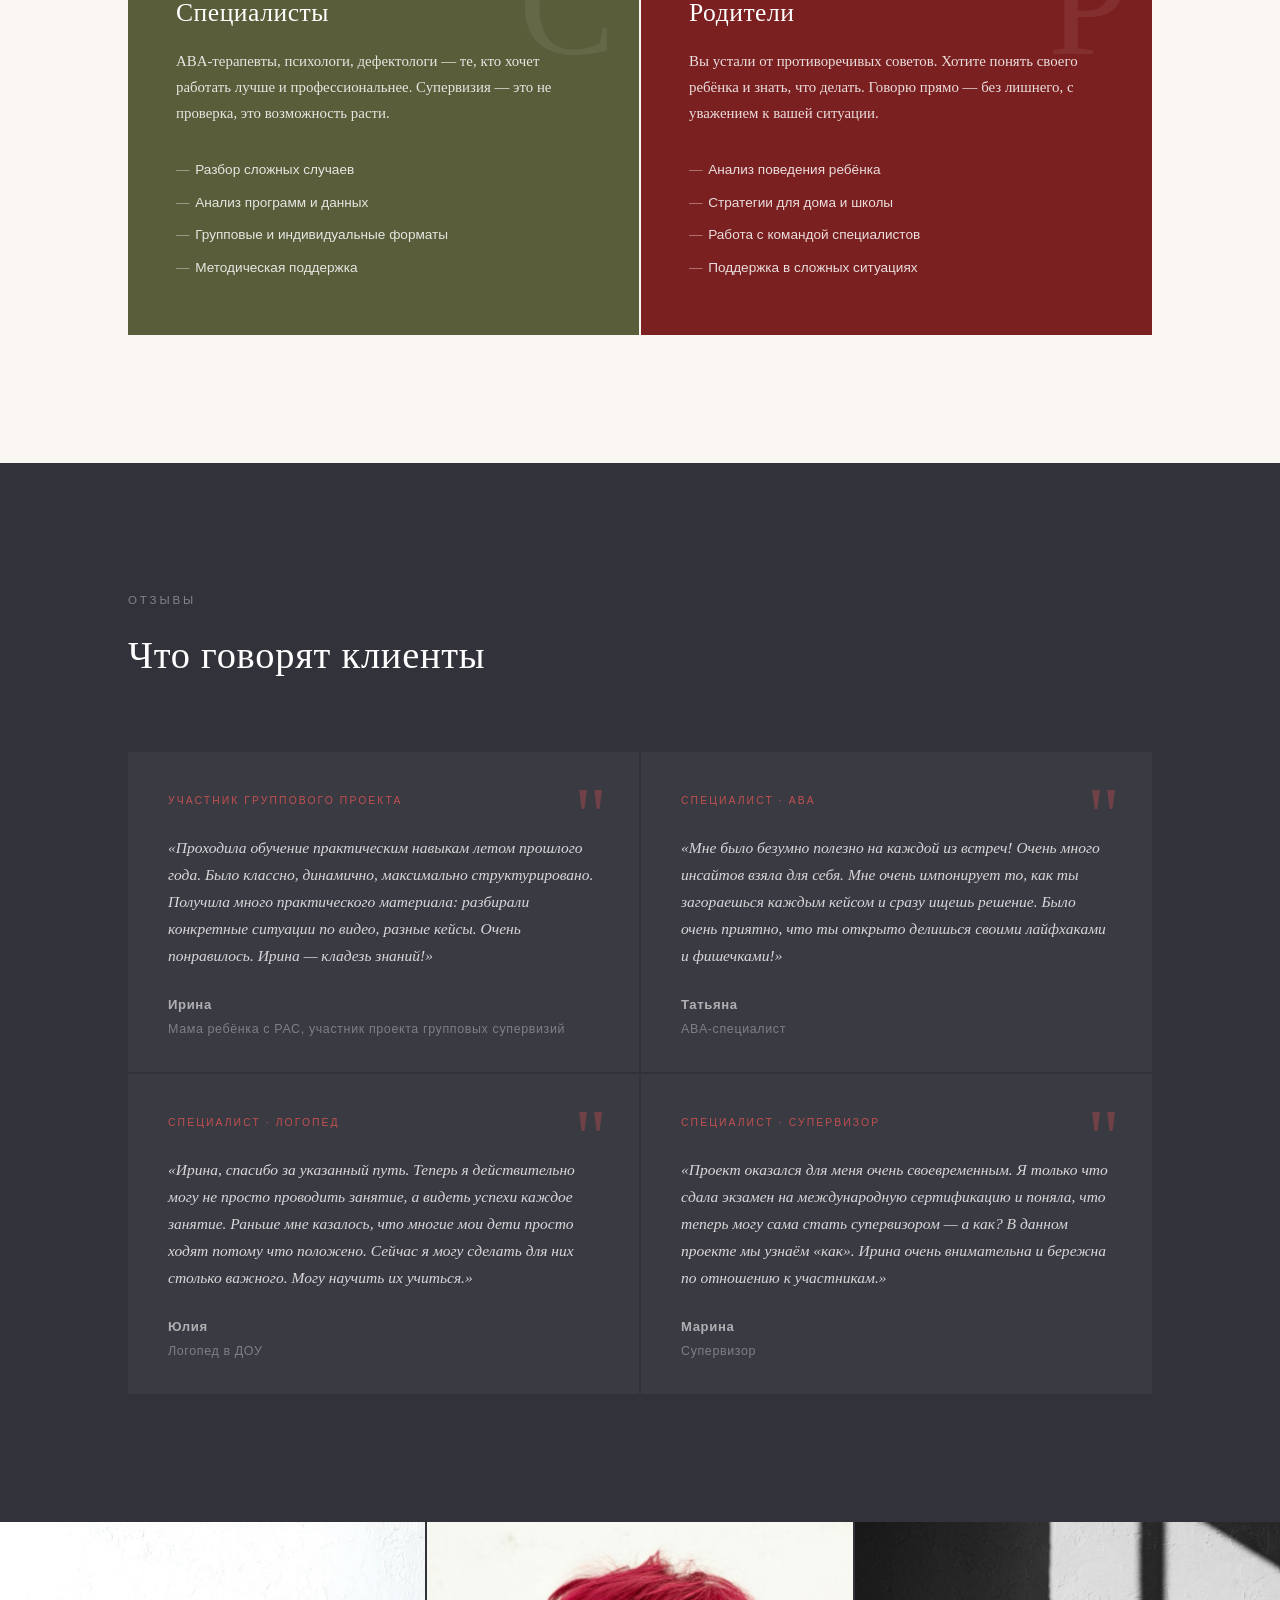
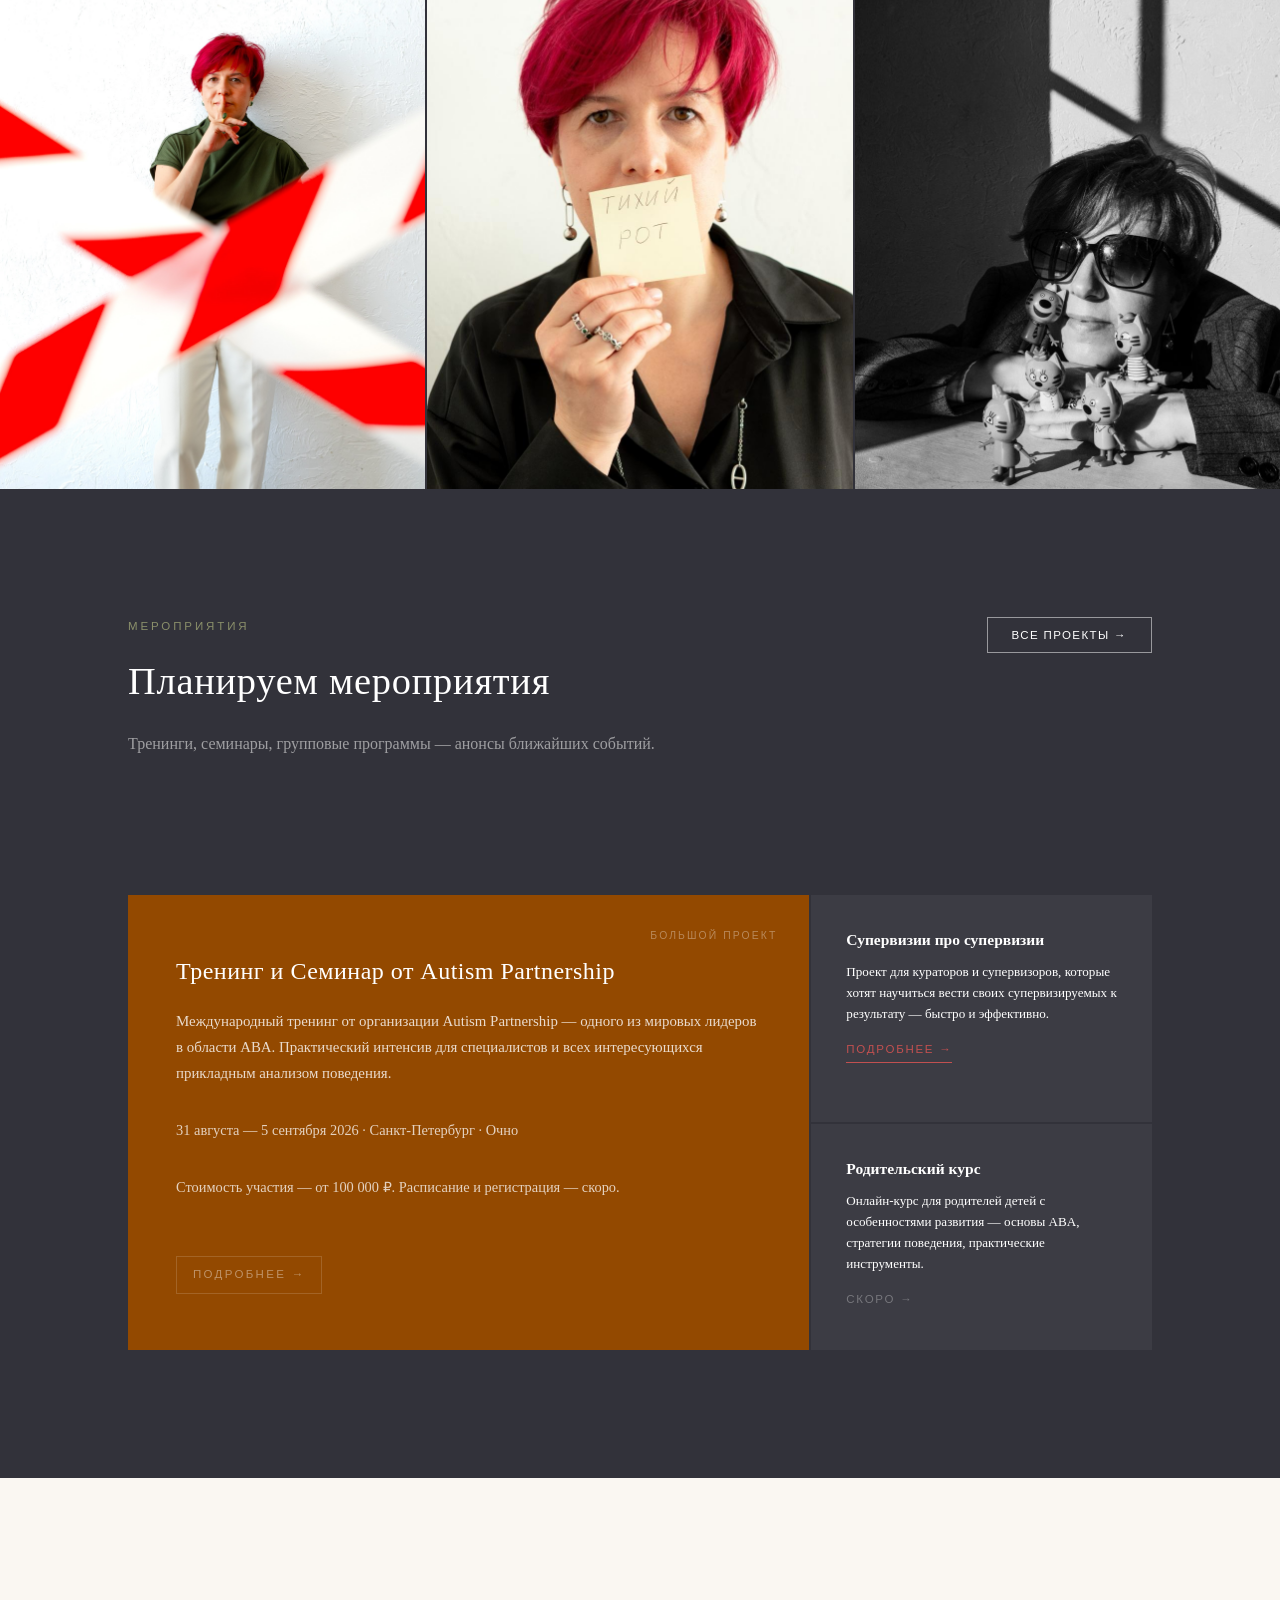
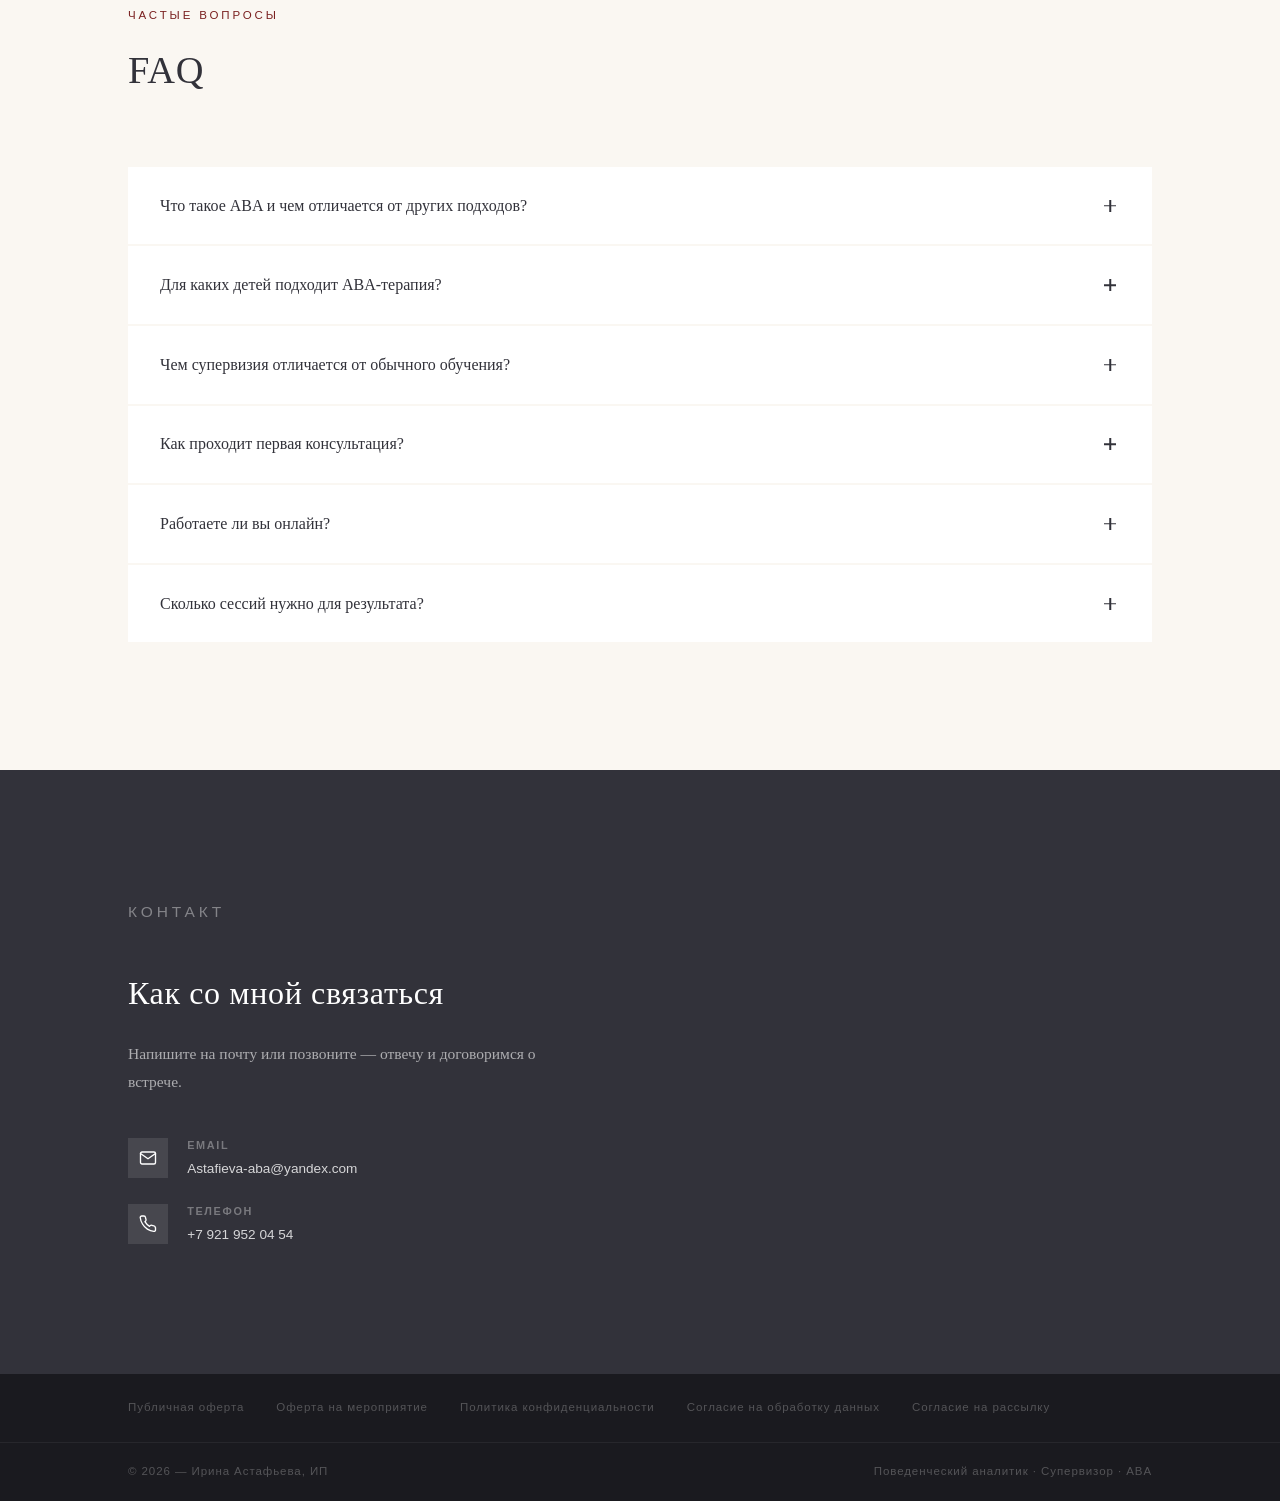
==== commit 99572f19: "Move IBAO logo to top-left of hero-text (left section) Co-Authored-By: Claude Sonnet 4.6 <noreply@an" ====
--- a/index.html
+++ b/index.html
@@ -39,6 +39,7 @@
   <!-- Герой -->
   <section class="hero">
     <div class="hero-text">
+      <img src="photo/IBAO%20CEU%20Provider.png" alt="IBAO CEU Provider" style="position:absolute;top:1.25rem;left:1.25rem;height:168px;width:auto;opacity:0.92;" />
       <p class="eyebrow">Санкт-Петербург</p>
       <h1>Ирина Астафьева.<br>Поведенческий<br><em>аналитик и супервизор.</em></h1>
       <p>Супервизия для ABA-специалистов. Консультации для родителей детей с особенностями развития. Санкт-Петербург и онлайн.</p>
@@ -63,7 +64,6 @@
     </div>
     <div class="hero-visual">
       <img src="photo/hero-block.jpg" alt="Ирина Астафьева" />
-      <img src="photo/IBAO%20CEU%20Provider.png" alt="IBAO CEU Provider" style="position:absolute;top:1.25rem;left:1.25rem;right:auto;bottom:auto;z-index:3;height:168px;width:auto;object-fit:initial;opacity:0.92;" />
       <div class="hero-quote">
         <blockquote>
           «Я хочу, чтобы качественная помощь была доступна везде. Поэтому я обучаю специалистов — и поднимаю стандарт в профессии.»
--- a/style.css
+++ b/style.css
@@ -226,6 +226,7 @@
   display: flex;
   flex-direction: column;
   justify-content: center;
+  position: relative;
 }
 
 .hero-text .eyebrow {
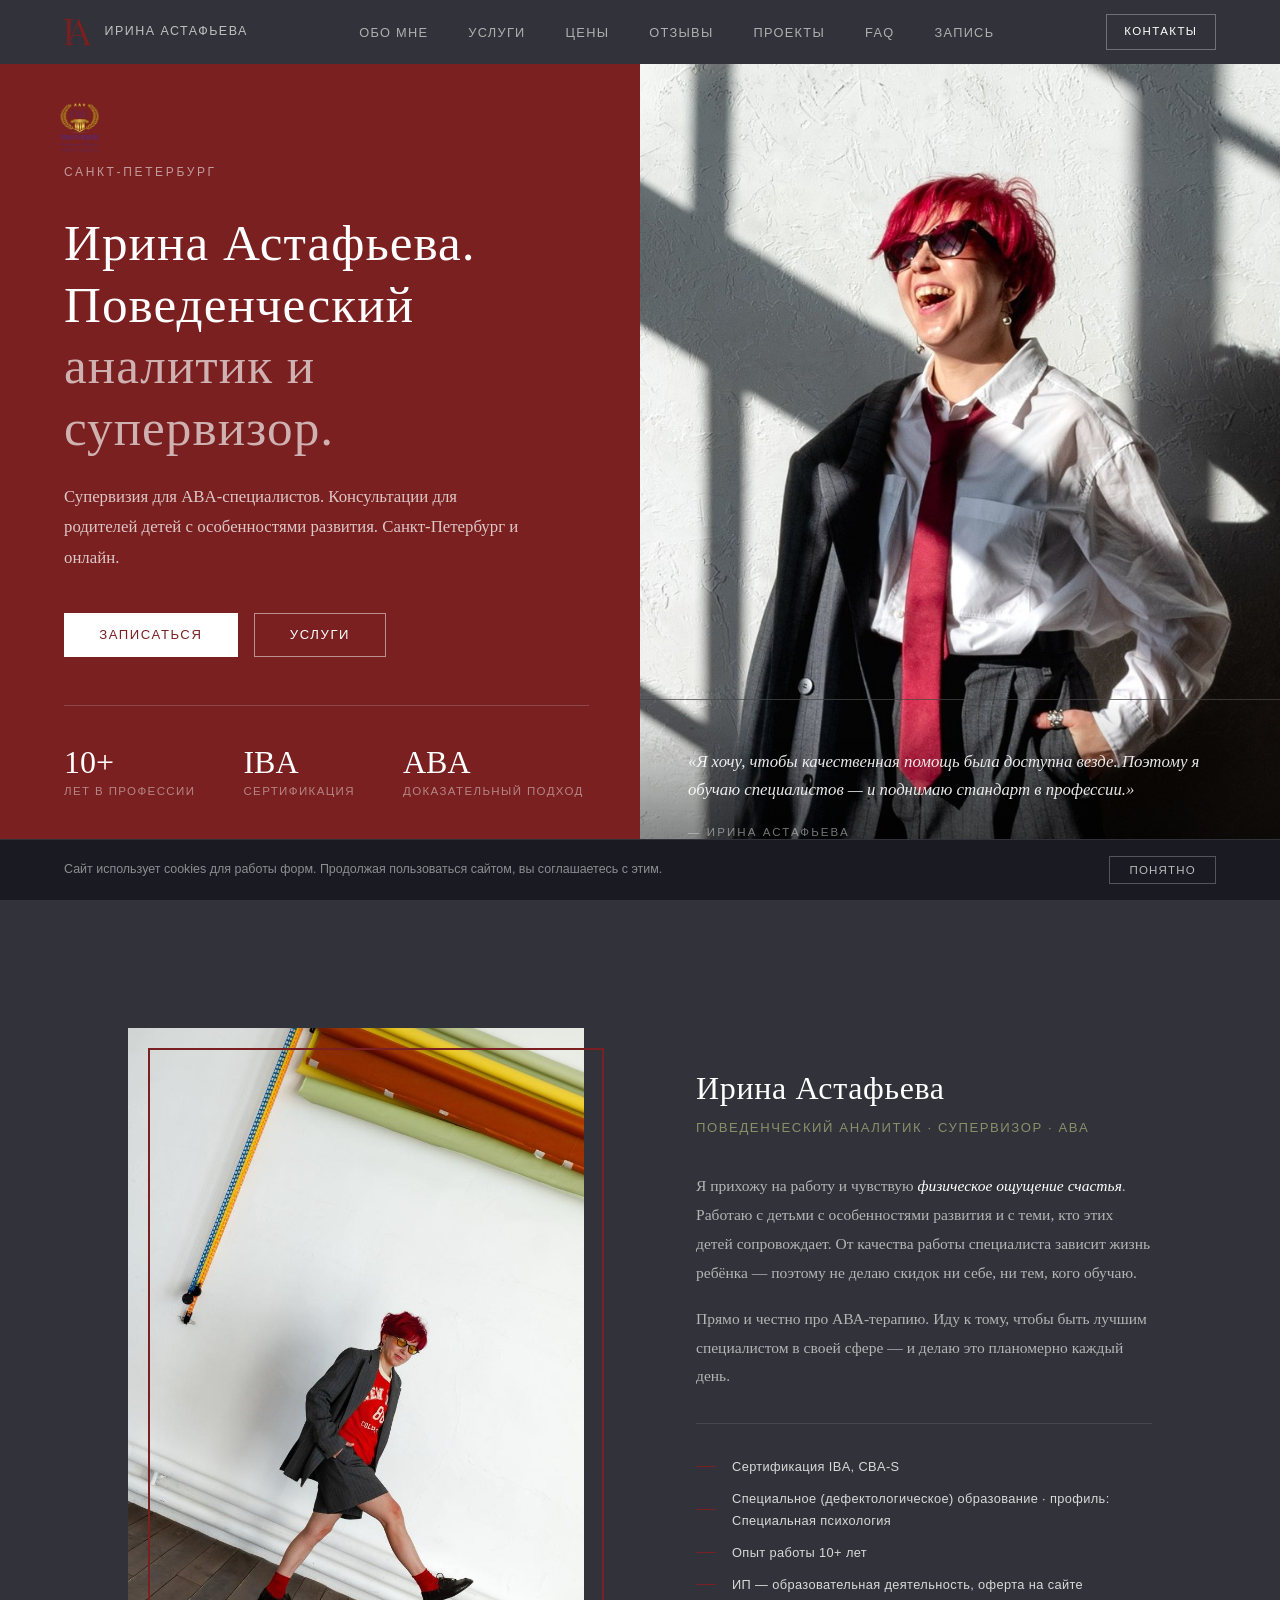
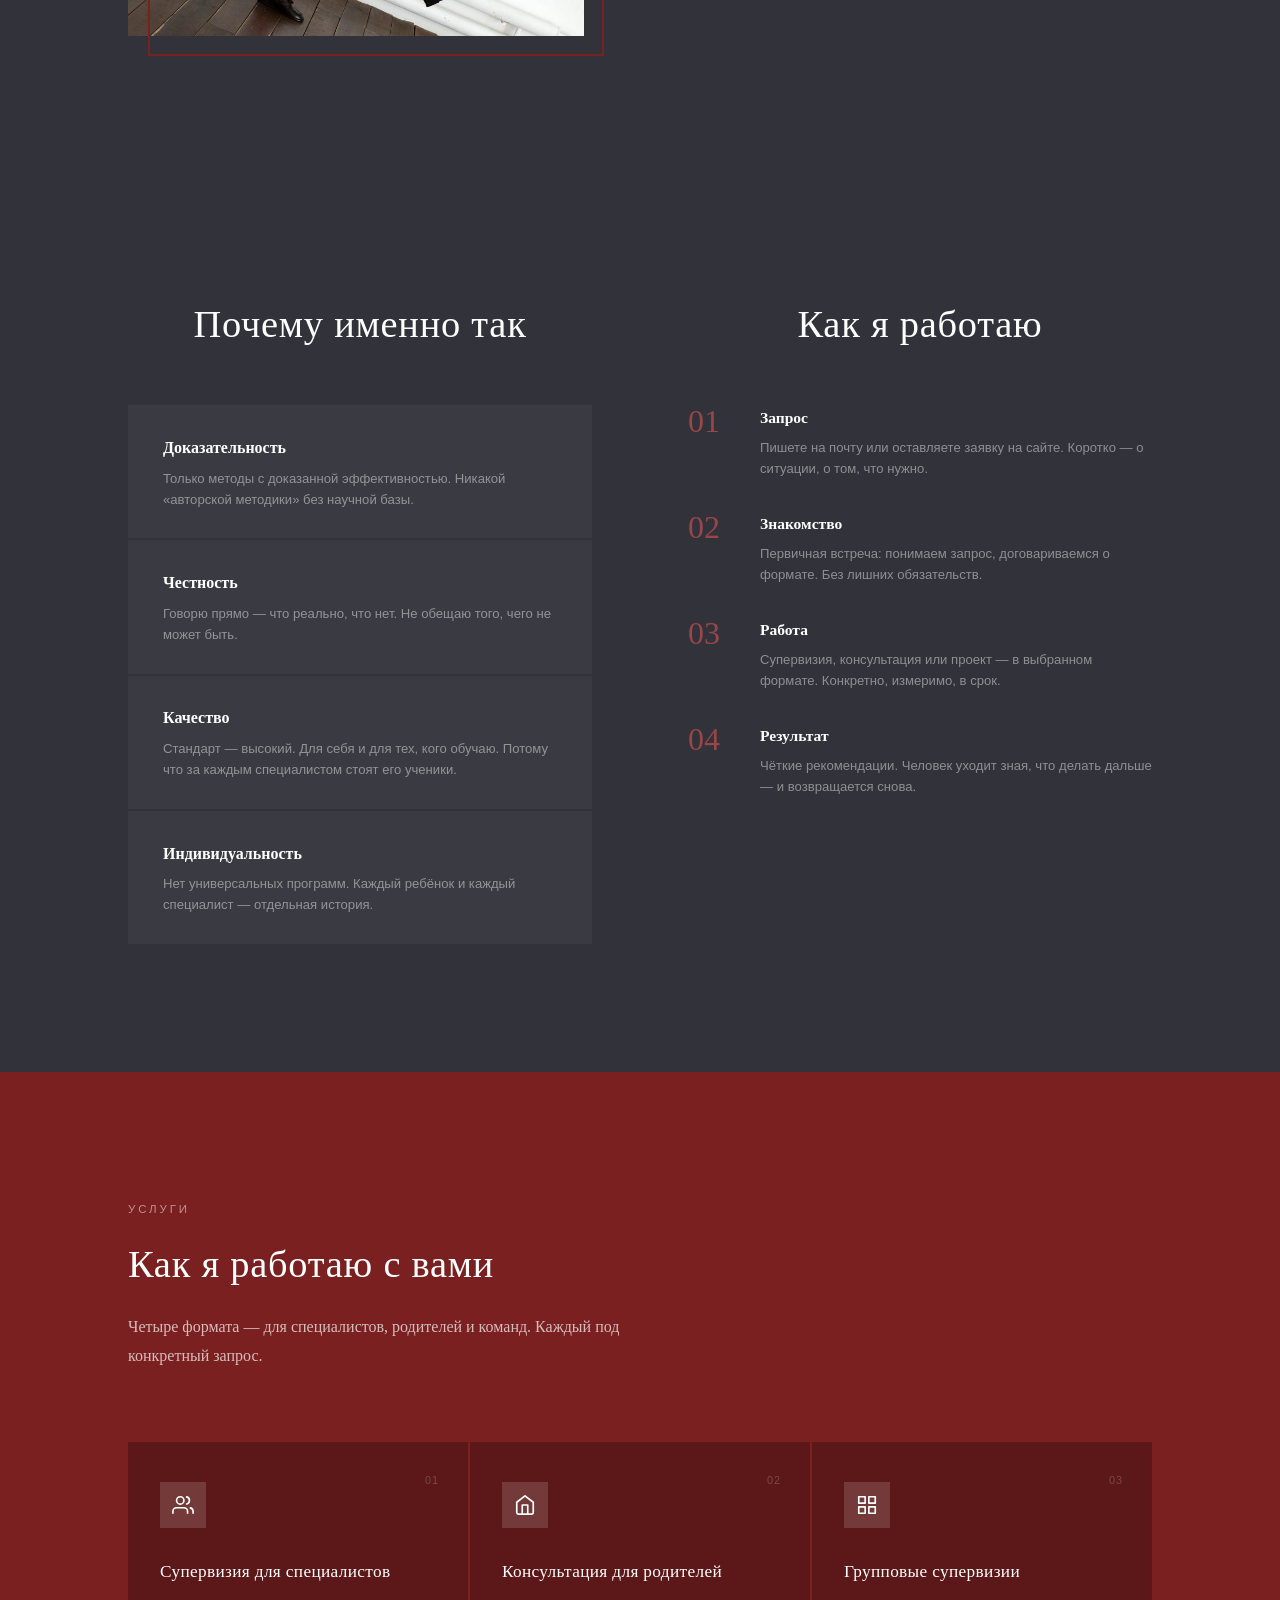
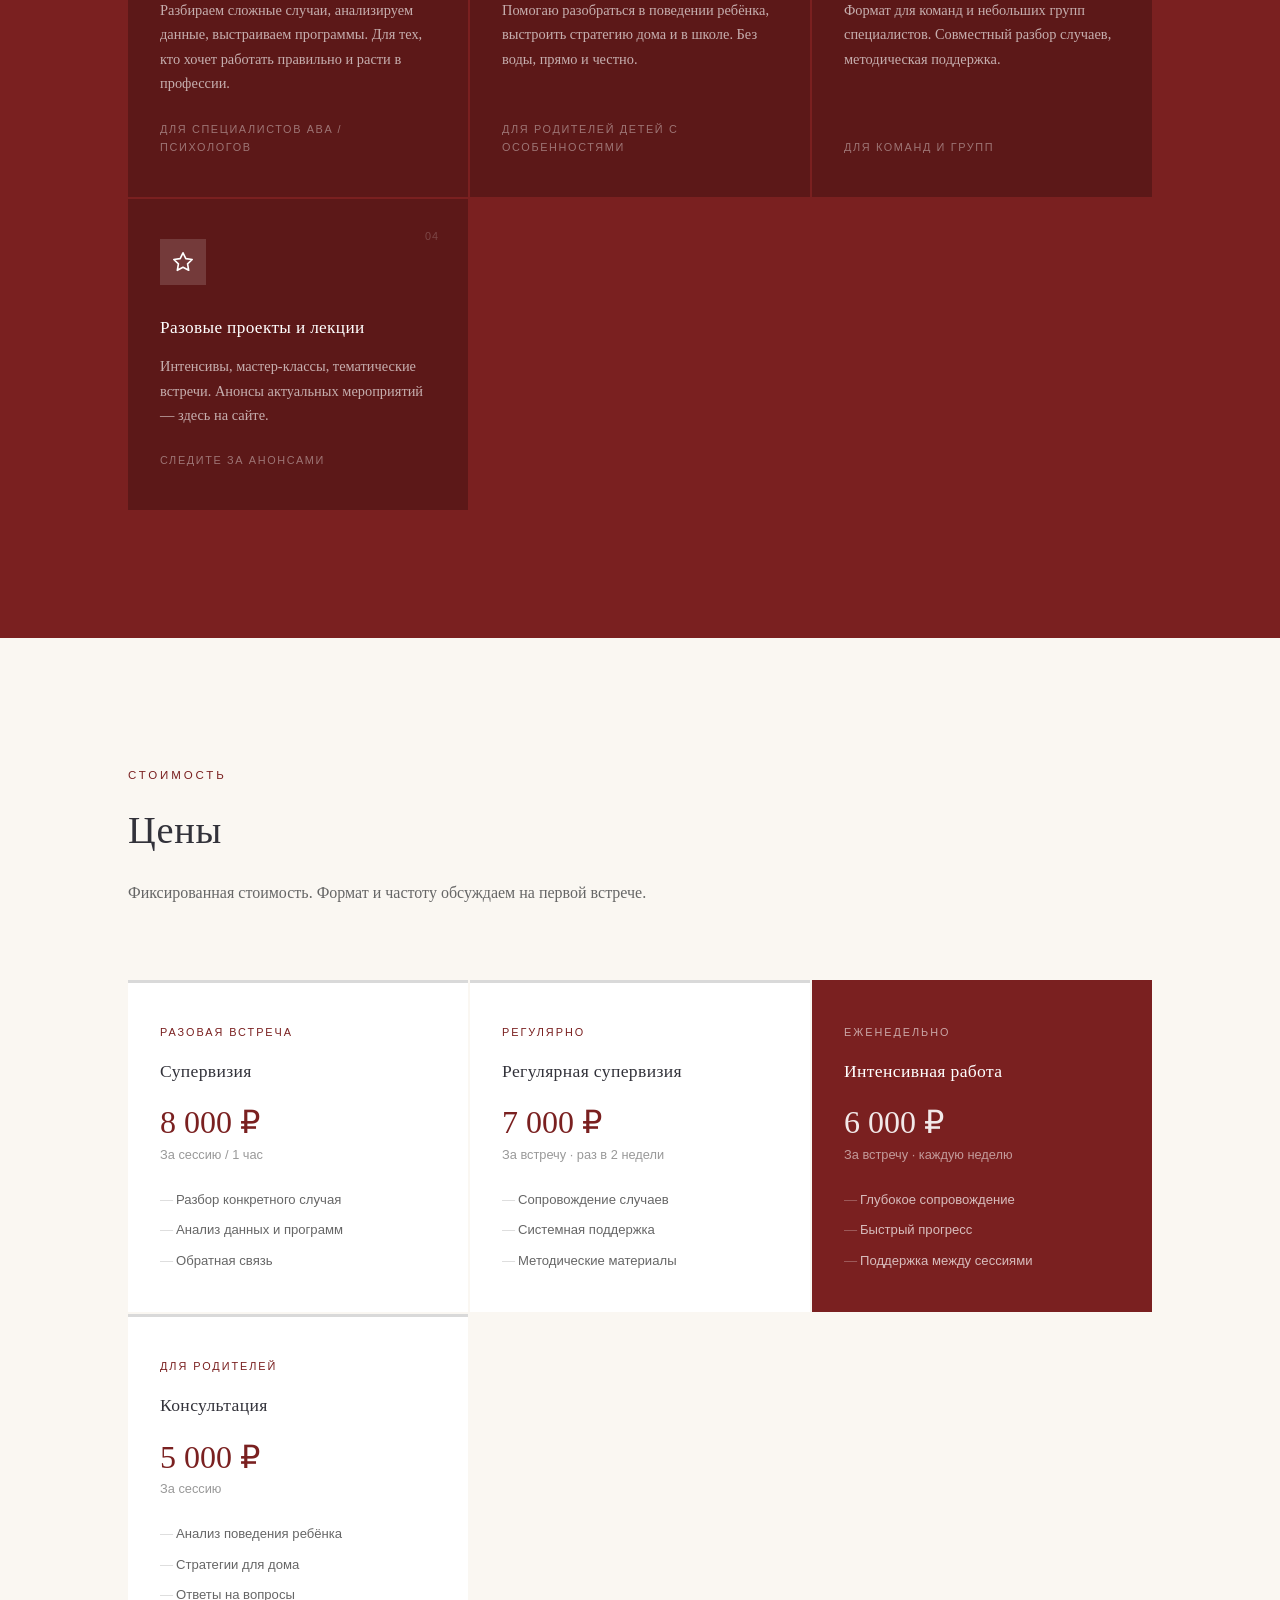
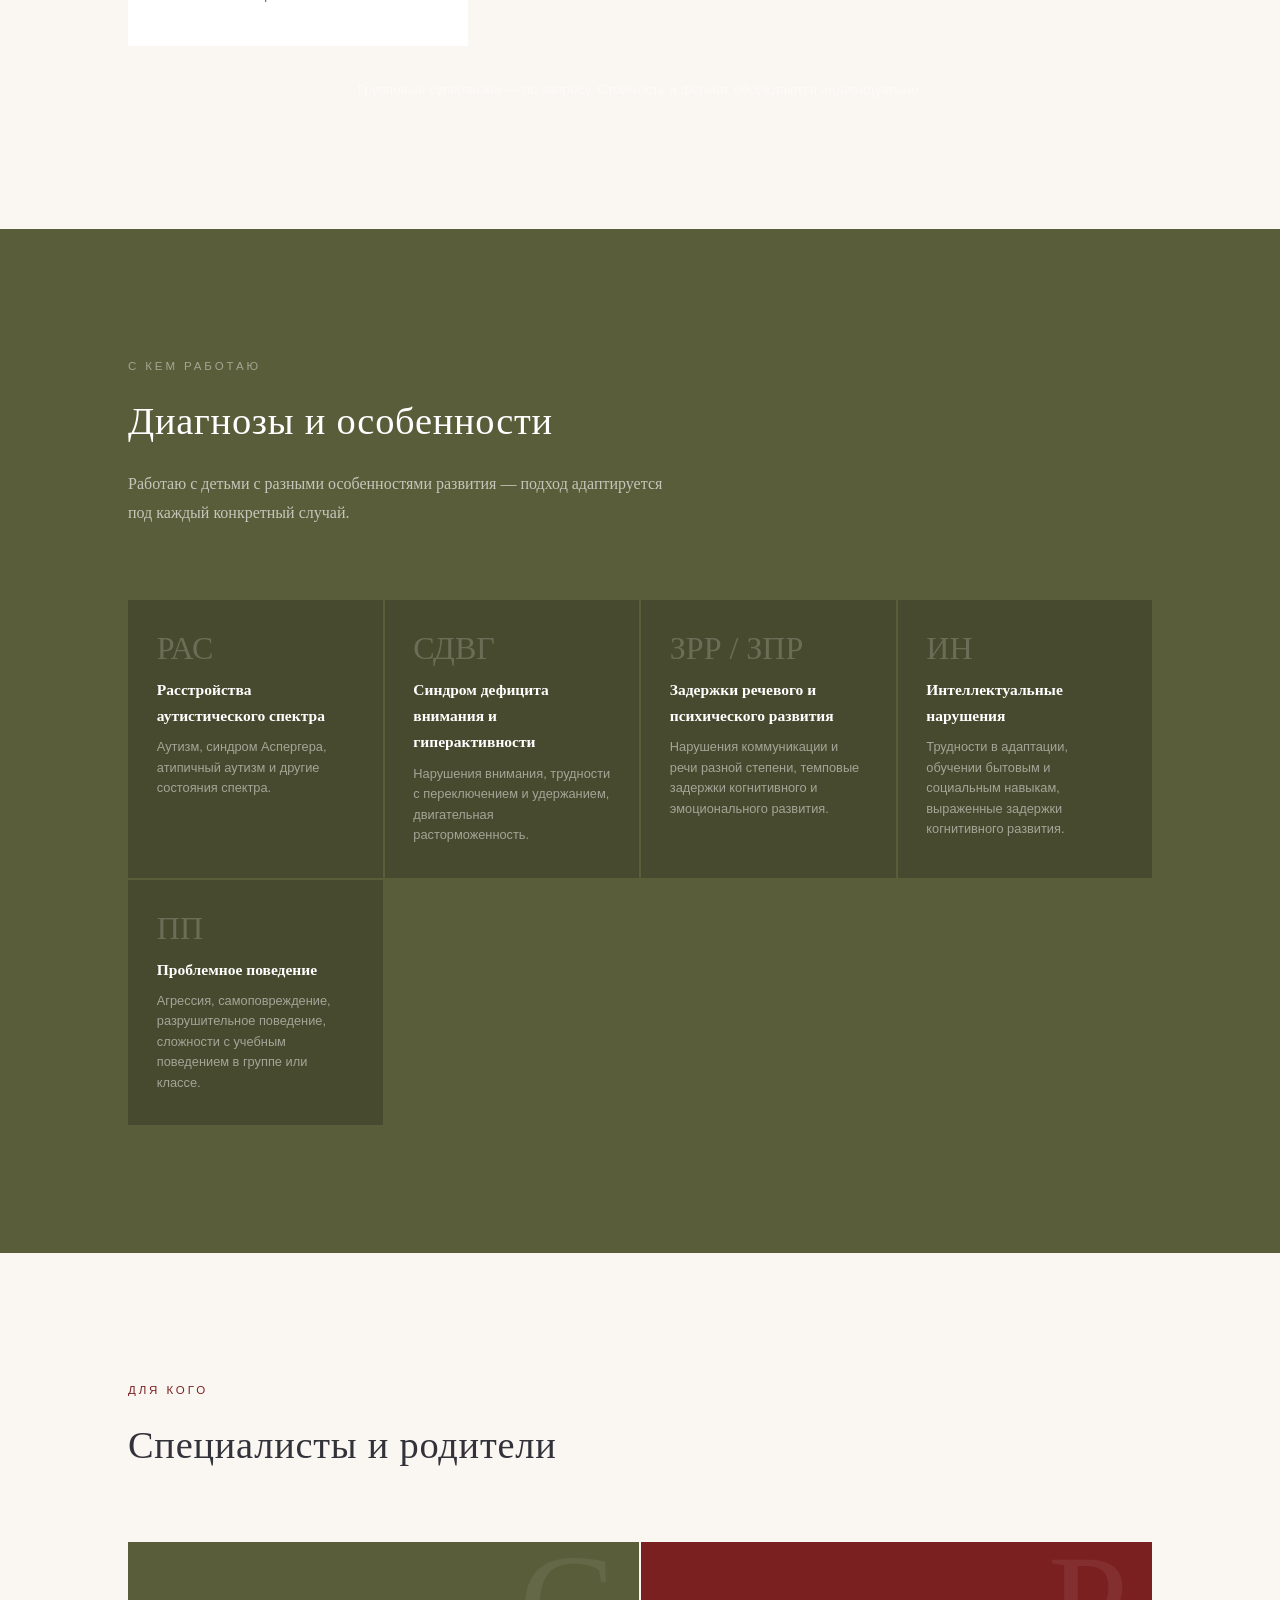
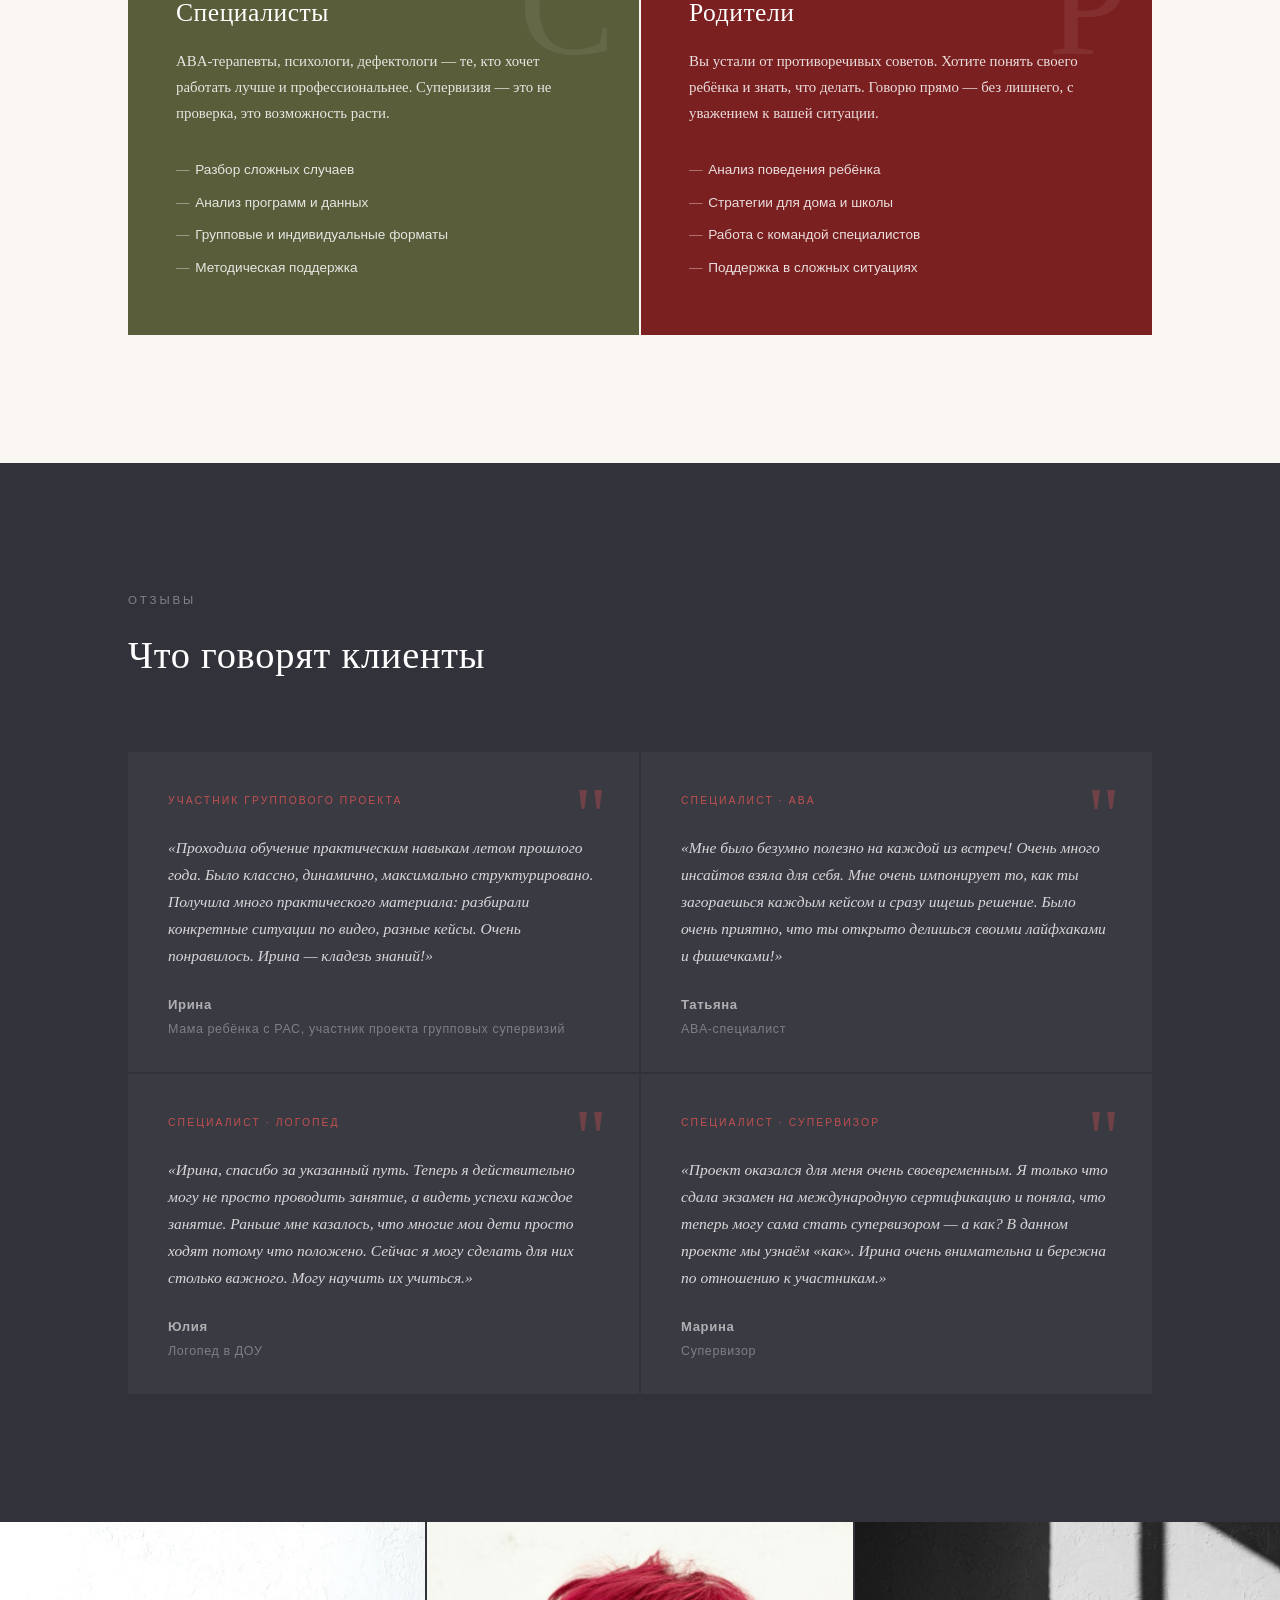
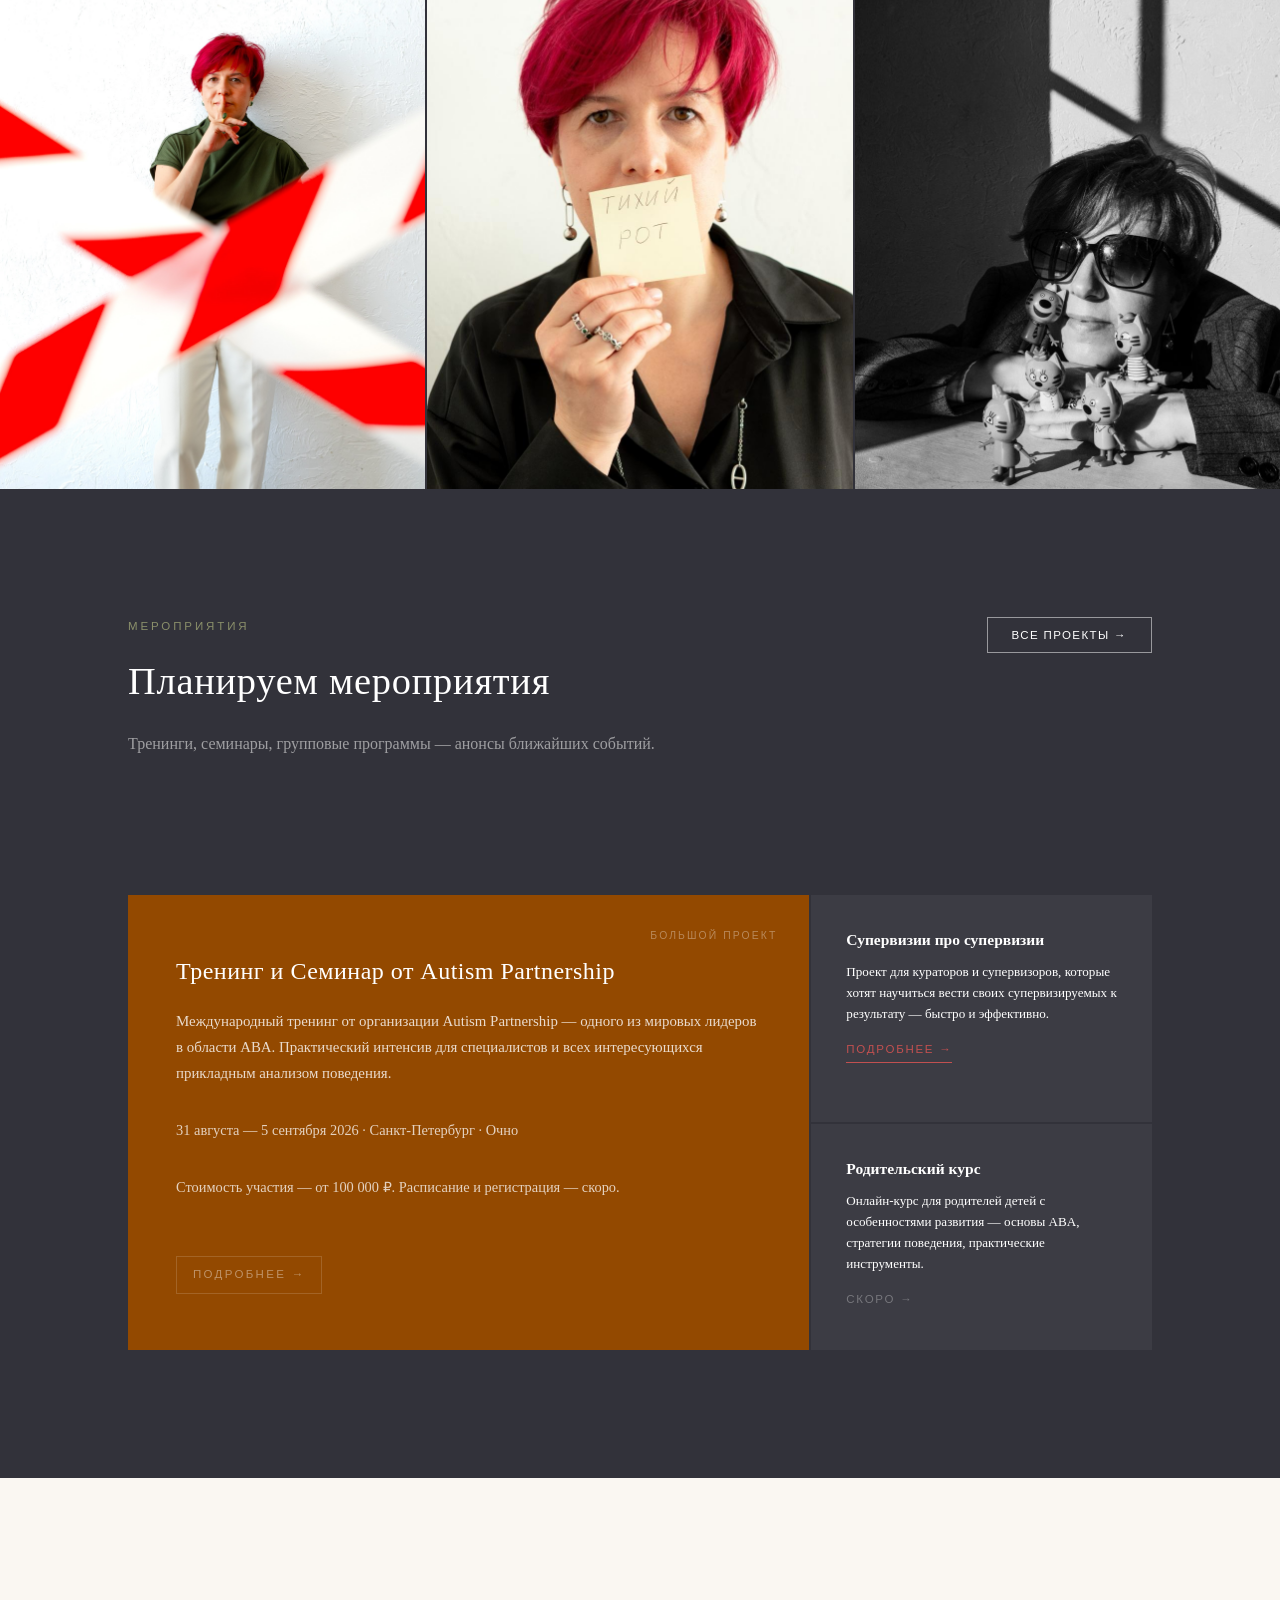
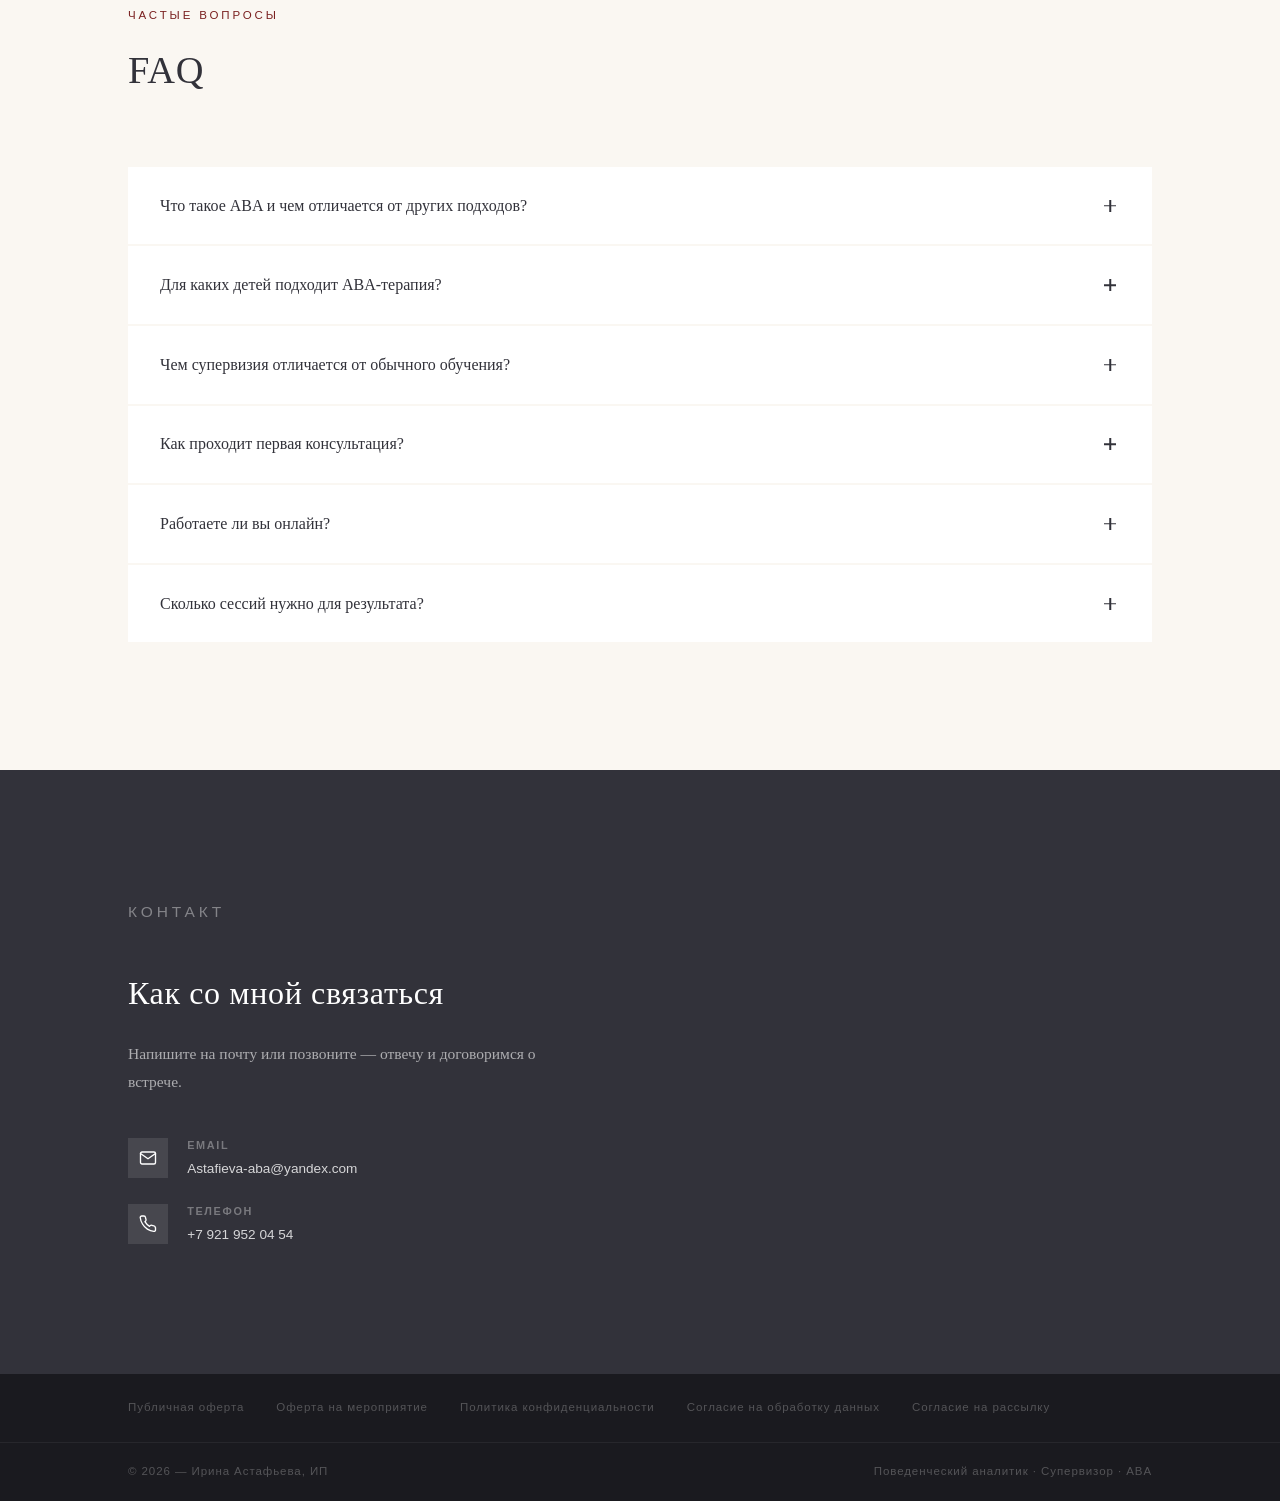
==== commit 64a1b5d2: "Make IBAO hero badge responsive across screen sizes Co-Authored-By: Claude Sonnet 4.6 <noreply@anthr" ====
--- a/index.html
+++ b/index.html
@@ -39,7 +39,7 @@
   <!-- Герой -->
   <section class="hero">
     <div class="hero-text">
-      <img src="photo/IBAO%20CEU%20Provider.png" alt="IBAO CEU Provider" style="position:absolute;top:1.25rem;left:1.25rem;height:168px;width:auto;opacity:0.92;" />
+      <img src="photo/IBAO%20CEU%20Provider.png" alt="IBAO CEU Provider" class="ibao-hero-badge" />
       <p class="eyebrow">Санкт-Петербург</p>
       <h1>Ирина Астафьева.<br>Поведенческий<br><em>аналитик и супервизор.</em></h1>
       <p>Супервизия для ABA-специалистов. Консультации для родителей детей с особенностями развития. Санкт-Петербург и онлайн.</p>
--- a/style.css
+++ b/style.css
@@ -227,6 +227,28 @@
   flex-direction: column;
   justify-content: center;
   position: relative;
+}
+
+.ibao-hero-badge {
+  position: absolute;
+  top: 1.5rem;
+  left: 1.5rem;
+  height: 100px;
+  width: auto;
+  opacity: 0.92;
+  z-index: 2;
+}
+
+@media (max-width: 1280px) {
+  .ibao-hero-badge { height: 80px; }
+}
+
+@media (max-width: 960px) {
+  .ibao-hero-badge { height: 64px; top: 1rem; left: 1rem; }
+}
+
+@media (max-width: 600px) {
+  .ibao-hero-badge { height: 52px; }
 }
 
 .hero-text .eyebrow {
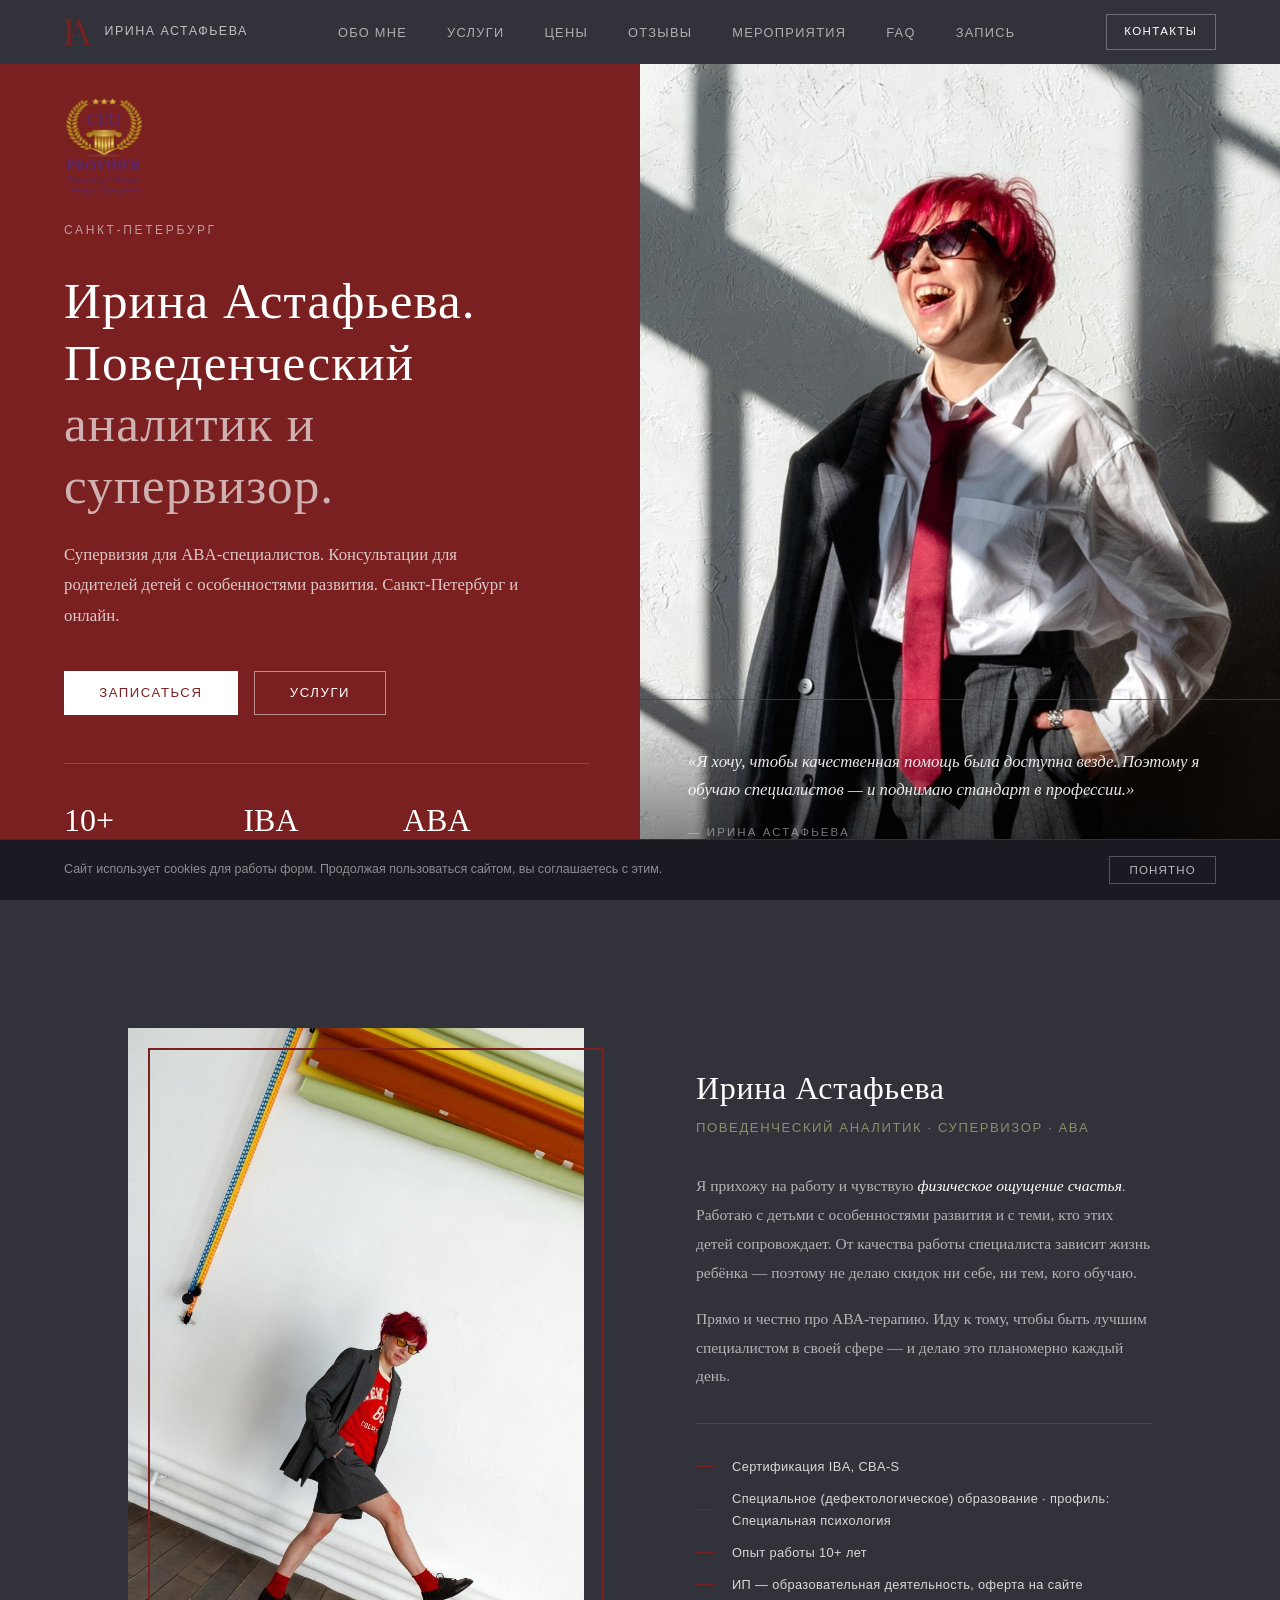
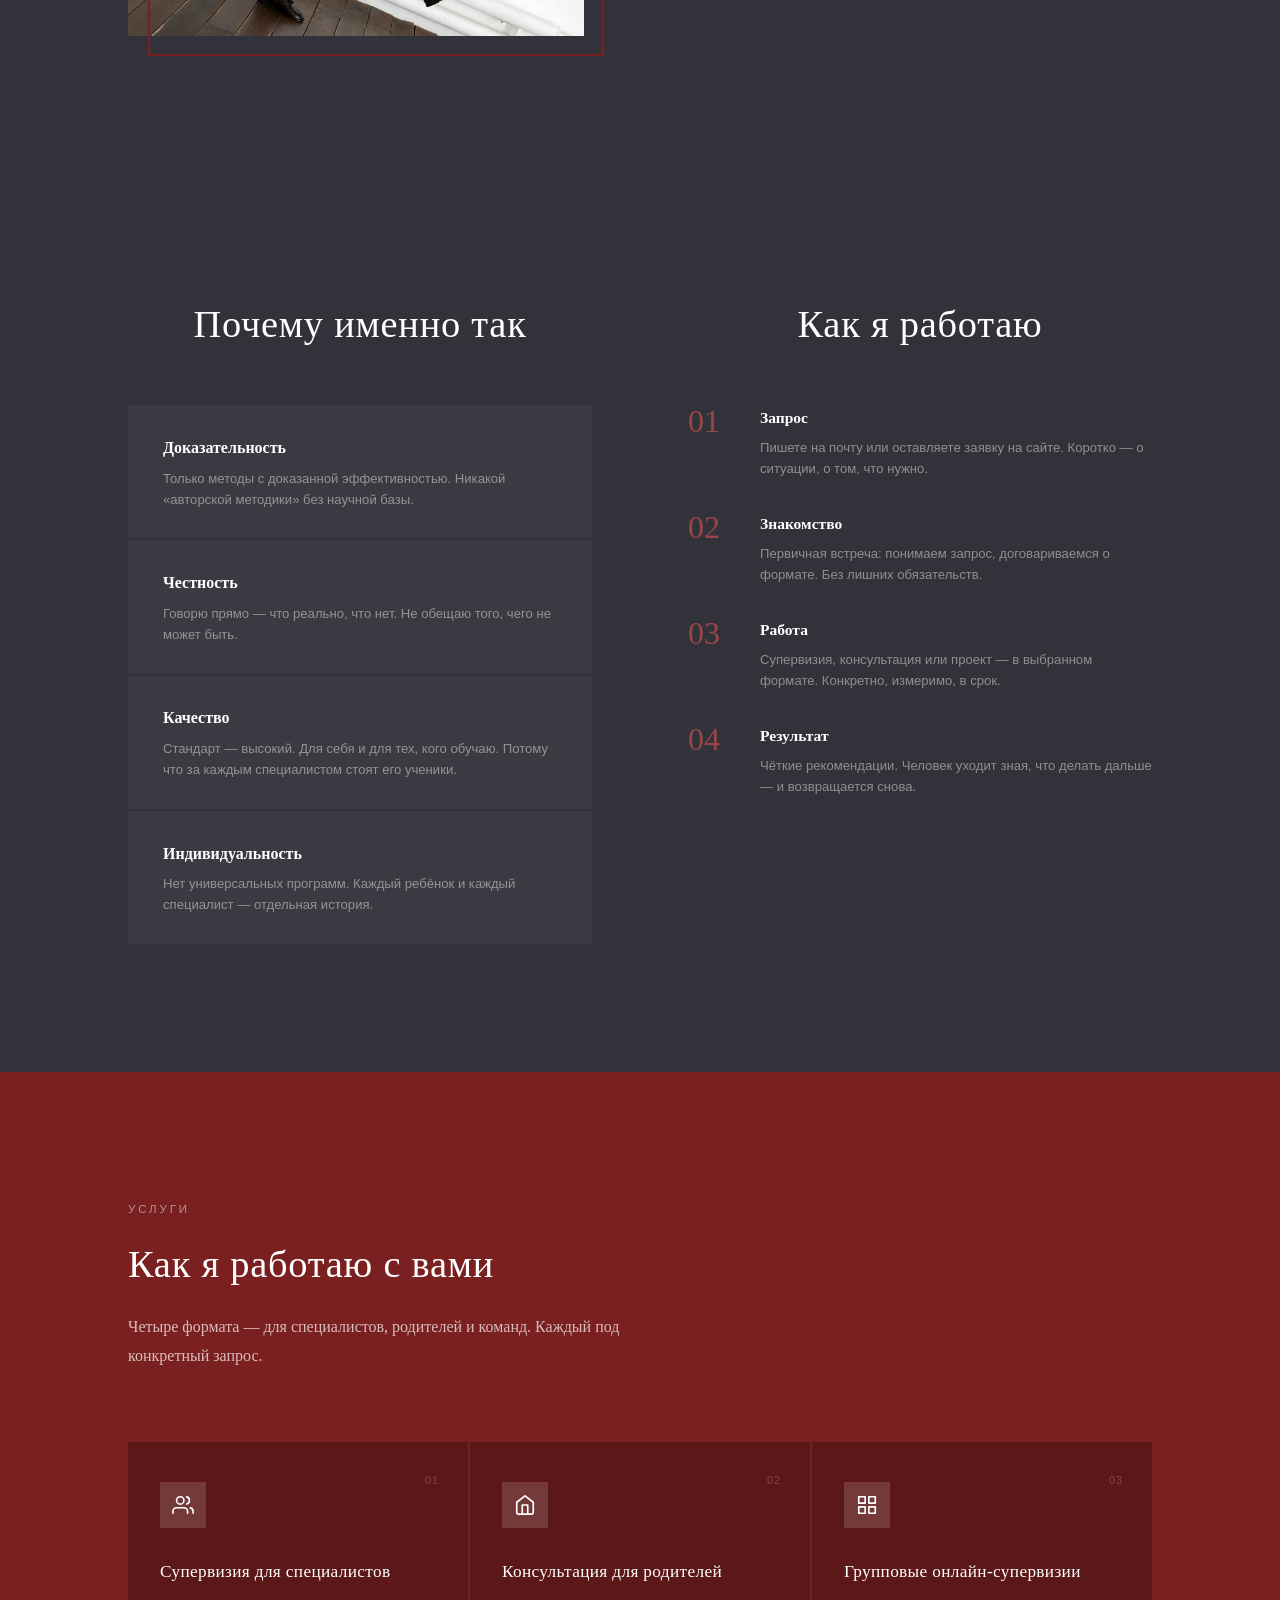
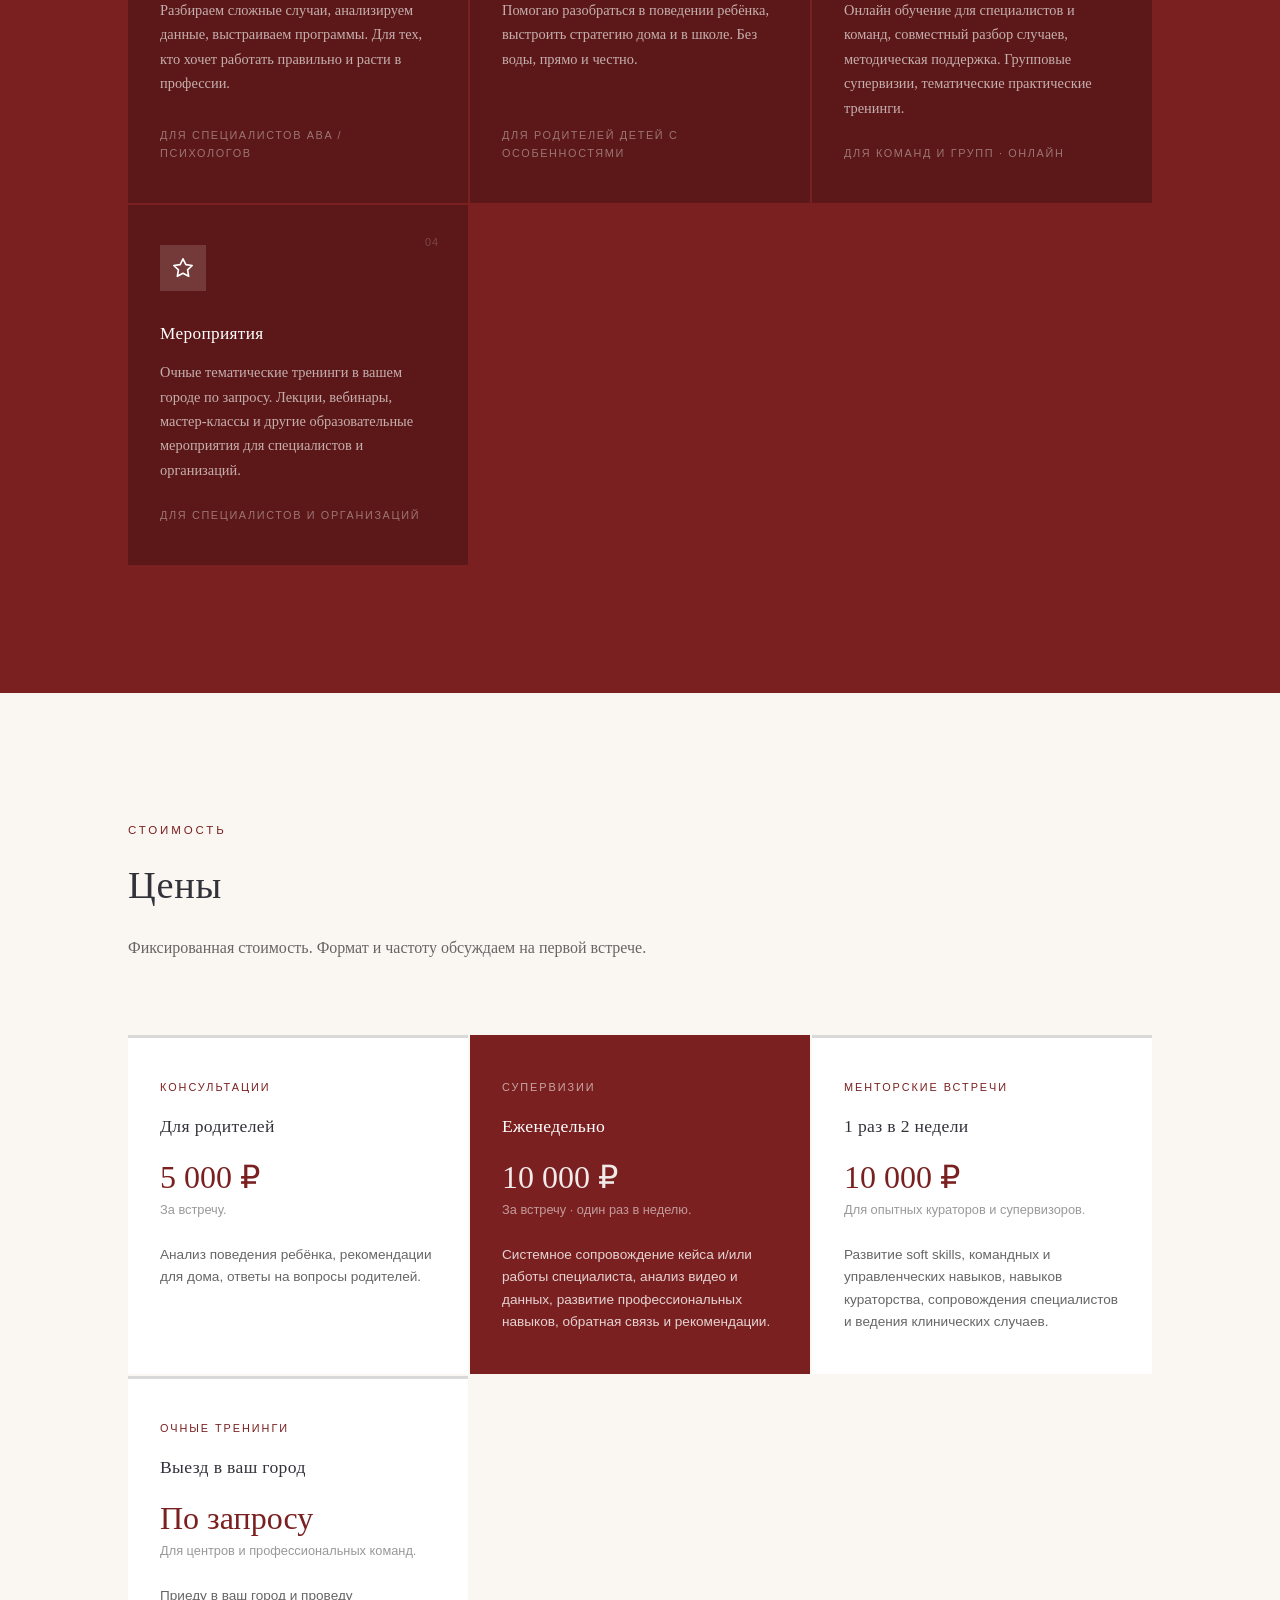
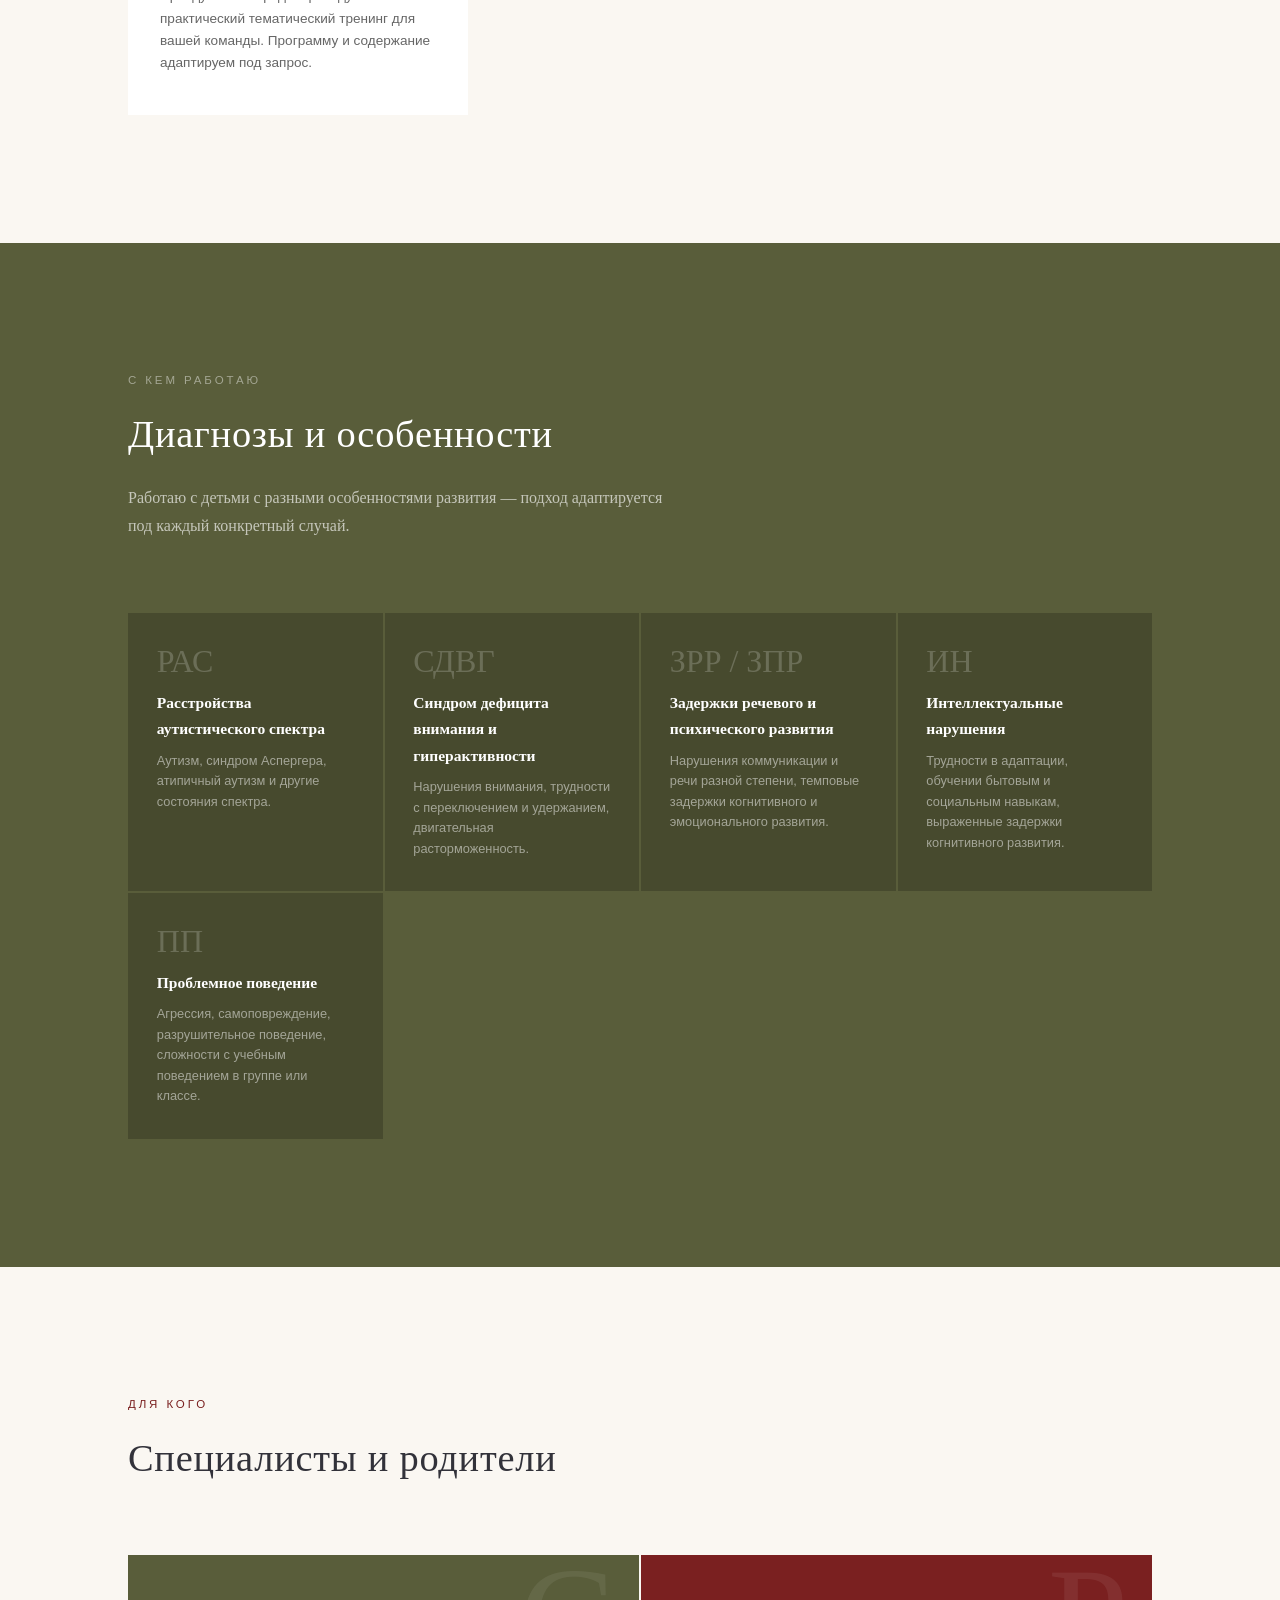
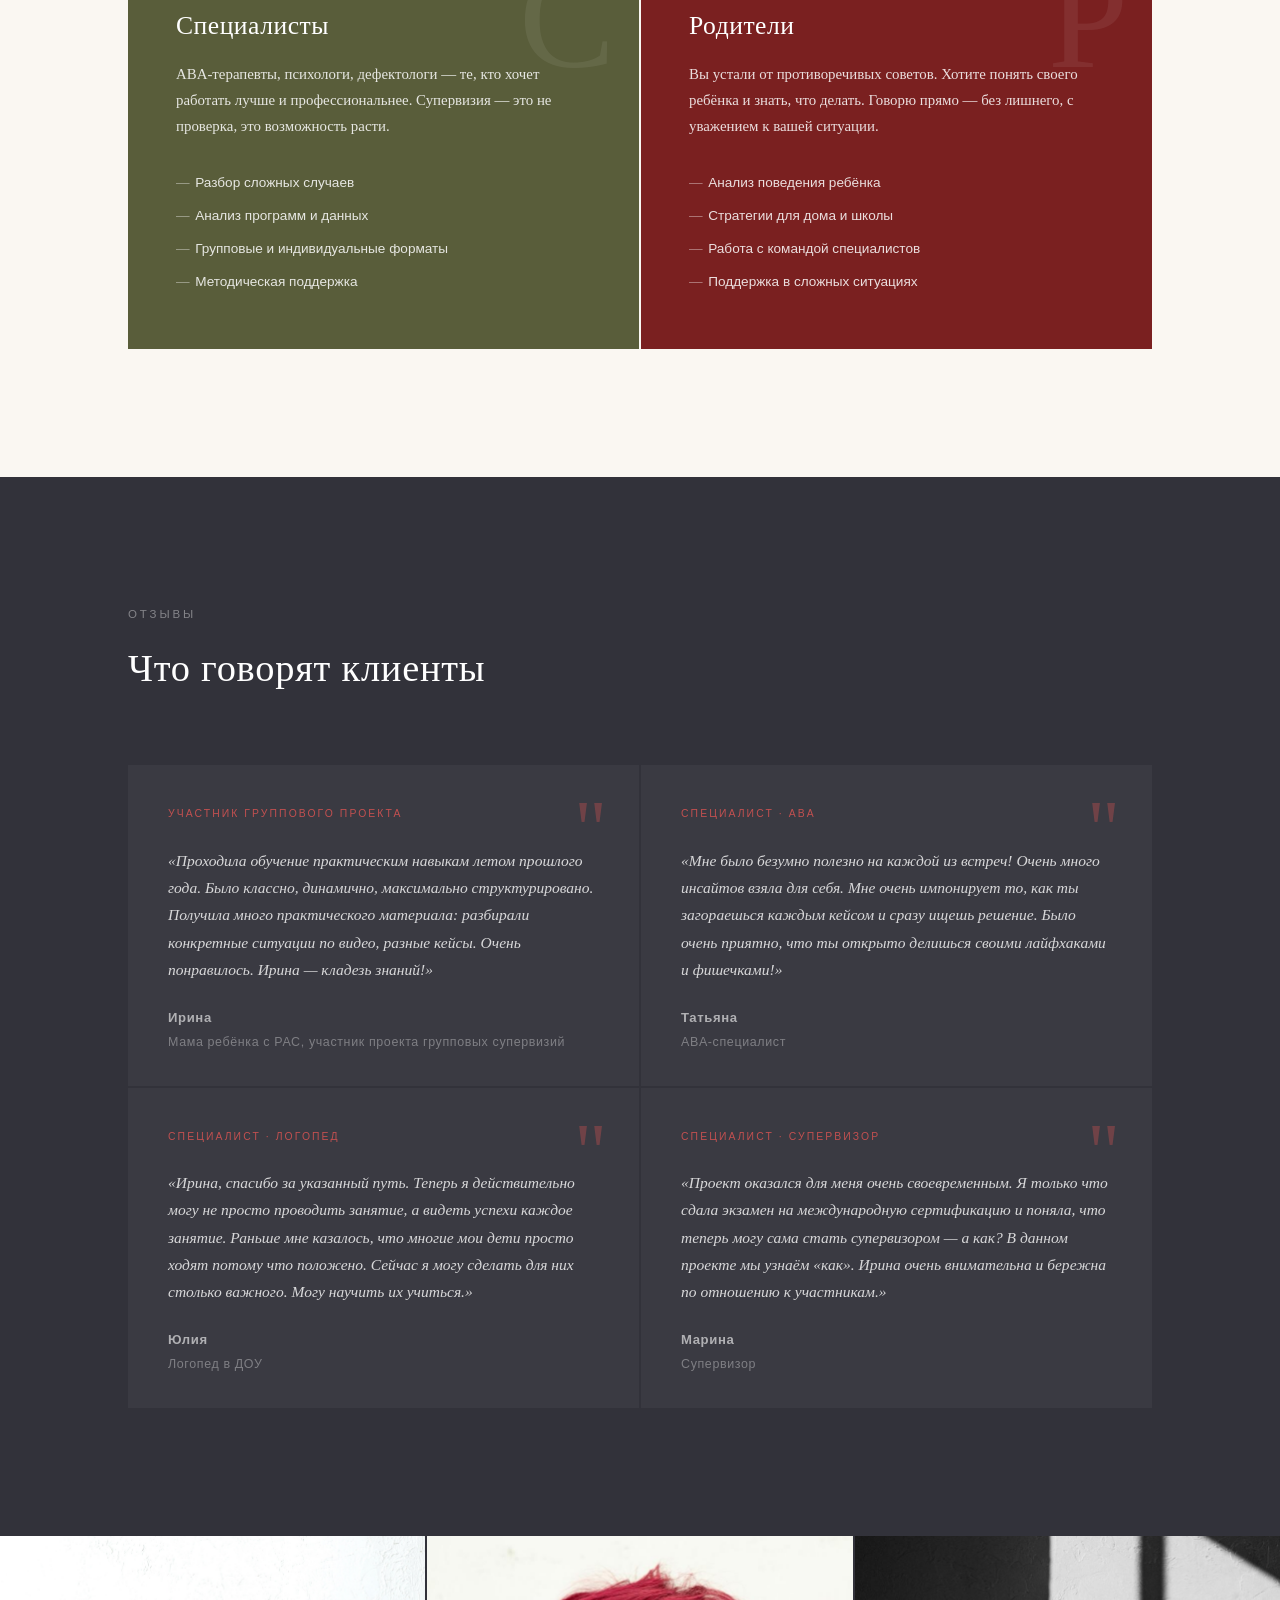
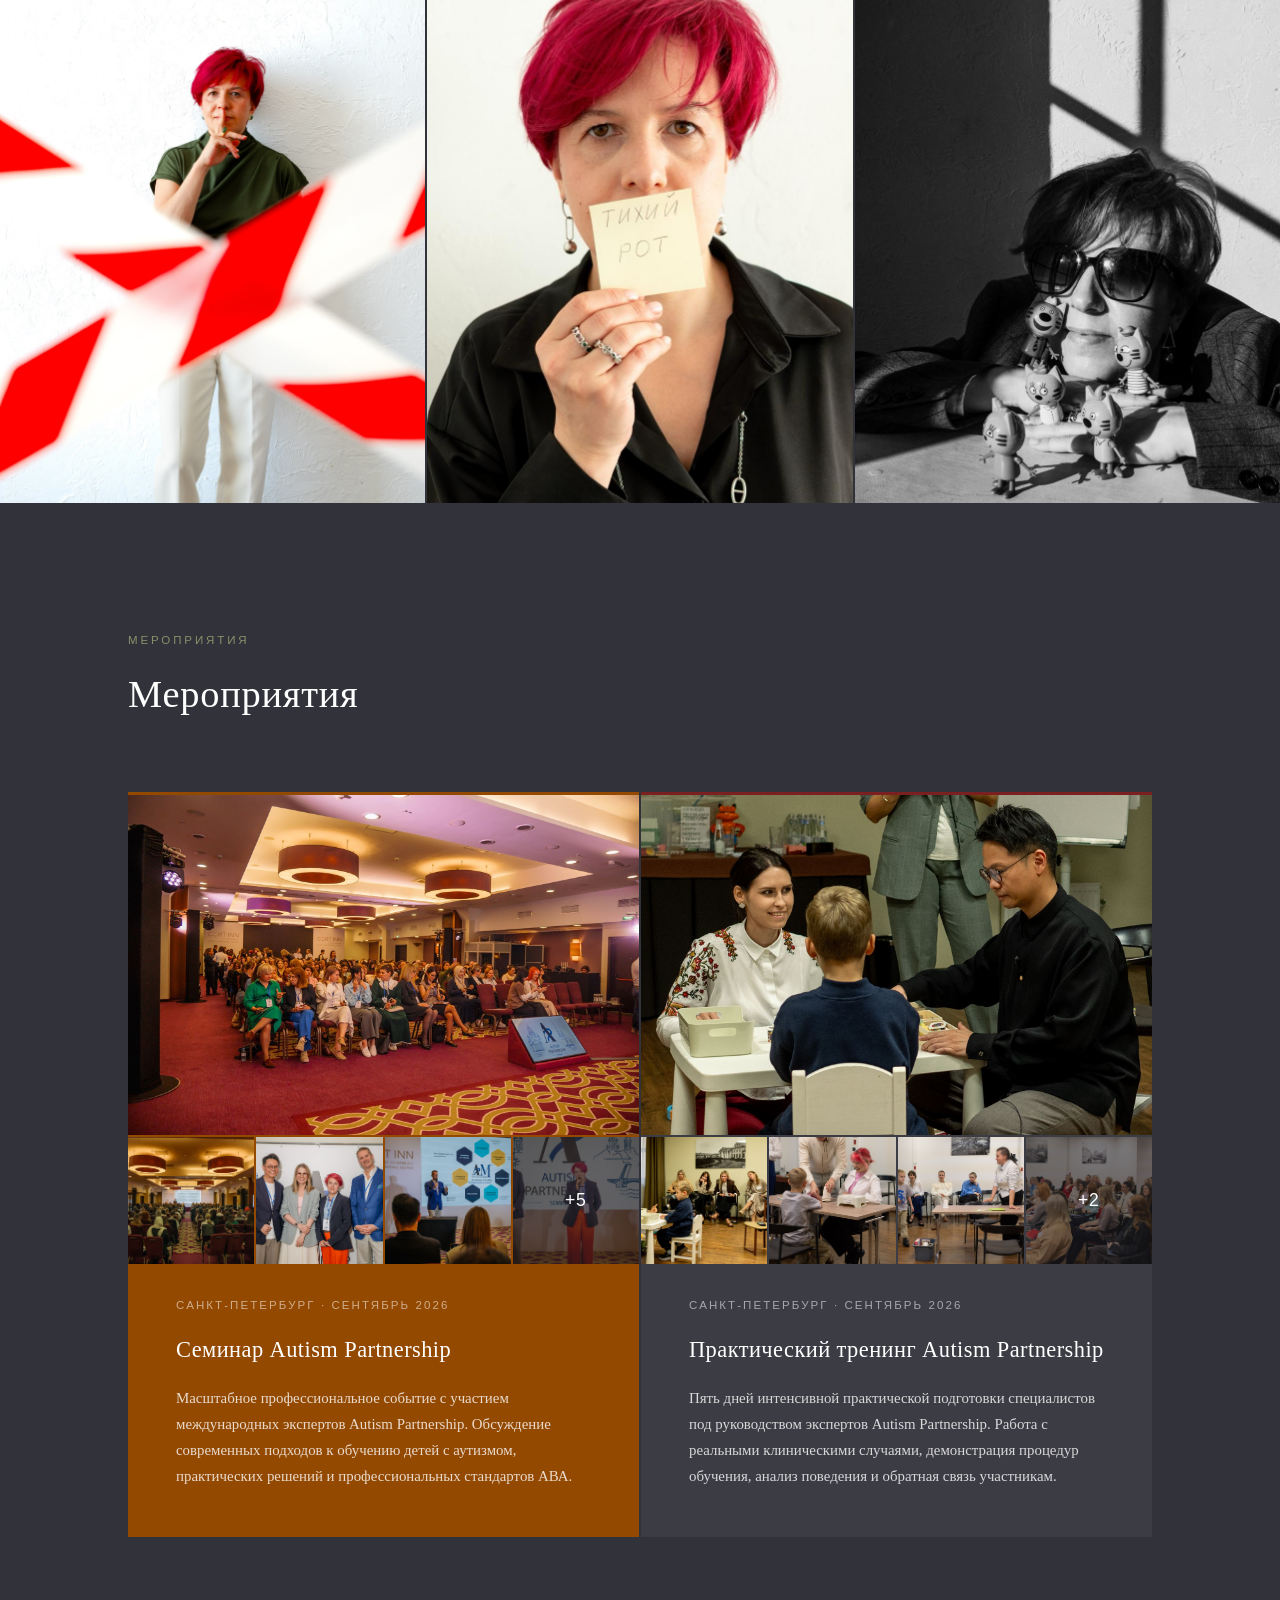
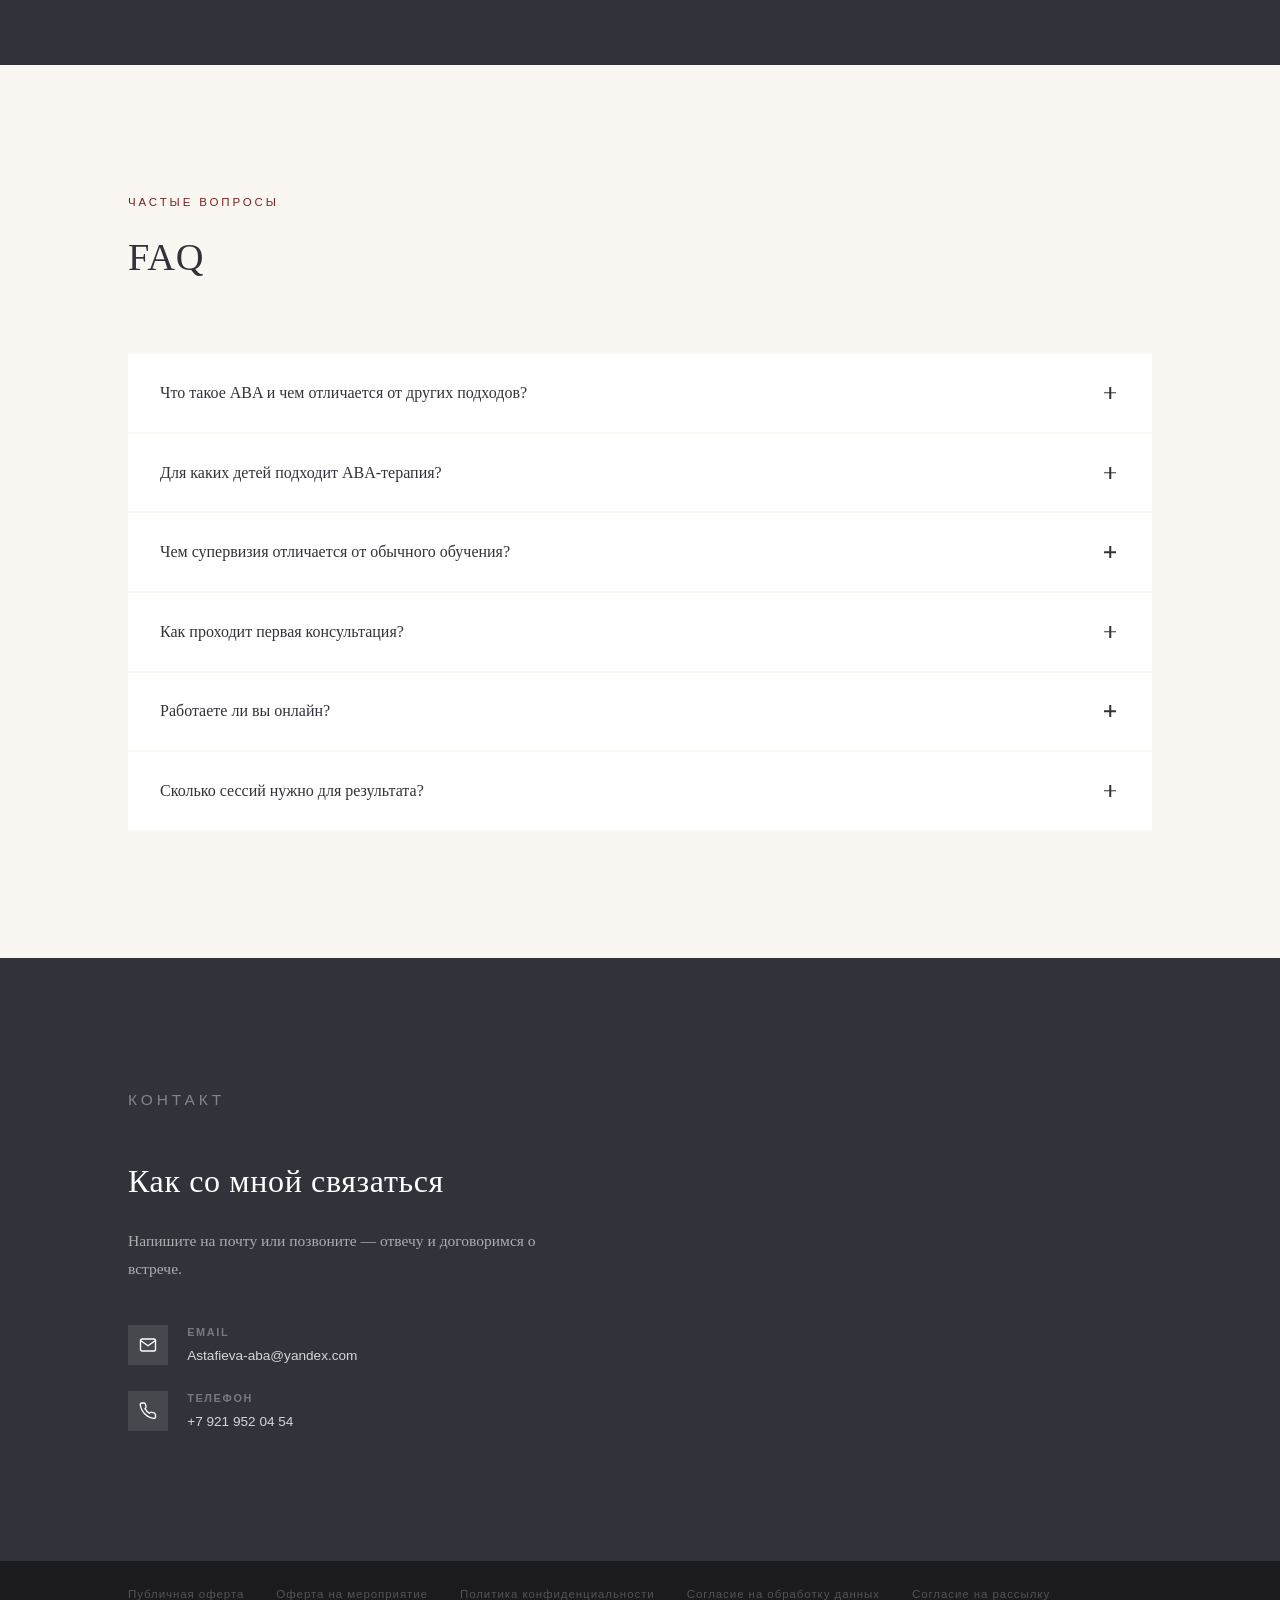
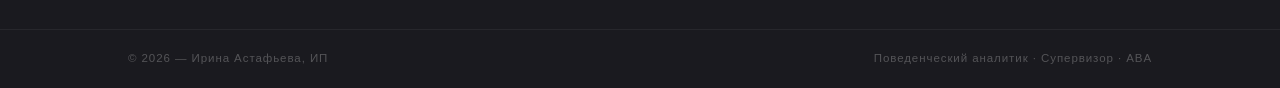
==== commit 2e5f08c6: "Update services, pricing; replace Projects with Events section and photo galleries - Services: renam" ====
--- a/index.html
+++ b/index.html
@@ -29,7 +29,7 @@
       <li><a href="#services">Услуги</a></li>
       <li><a href="#pricing">Цены</a></li>
       <li><a href="#testimonials">Отзывы</a></li>
-      <li><a href="projects.html">Проекты</a></li>
+      <li><a href="#events">Мероприятия</a></li>
       <li><a href="#faq">FAQ</a></li>
       <li><a href="#contact">Запись</a></li>
     </ul>
@@ -175,16 +175,16 @@
       <div class="service-card reveal">
         <span class="num-badge">03</span>
         <div class="icon"><svg viewBox="0 0 24 24"><rect x="3" y="3" width="7" height="7"/><rect x="14" y="3" width="7" height="7"/><rect x="14" y="14" width="7" height="7"/><rect x="3" y="14" width="7" height="7"/></svg></div>
-        <h3>Групповые супервизии</h3>
-        <p>Формат для команд и небольших групп специалистов. Совместный разбор случаев, методическая поддержка.</p>
-        <span class="s-tag">Для команд и групп</span>
+        <h3>Групповые онлайн-супервизии</h3>
+        <p>Онлайн обучение для специалистов и команд, совместный разбор случаев, методическая поддержка. Групповые супервизии, тематические практические тренинги.</p>
+        <span class="s-tag">Для команд и групп · онлайн</span>
       </div>
       <div class="service-card reveal">
         <span class="num-badge">04</span>
         <div class="icon"><svg viewBox="0 0 24 24"><polygon points="12 2 15.09 8.26 22 9.27 17 14.14 18.18 21.02 12 17.77 5.82 21.02 7 14.14 2 9.27 8.91 8.26 12 2"/></svg></div>
-        <h3>Разовые проекты и лекции</h3>
-        <p>Интенсивы, мастер-классы, тематические встречи. Анонсы актуальных мероприятий — здесь на сайте.</p>
-        <span class="s-tag">Следите за анонсами</span>
+        <h3>Мероприятия</h3>
+        <p>Очные тематические тренинги в вашем городе по запросу. Лекции, вебинары, мастер-классы и другие образовательные мероприятия для специалистов и организаций.</p>
+        <span class="s-tag">Для специалистов и организаций</span>
       </div>
     </div>
   </section>
@@ -196,51 +196,34 @@
     <p class="section-subtitle">Фиксированная стоимость. Формат и частоту обсуждаем на первой встрече.</p>
     <div class="pricing-grid">
       <div class="price-card reveal">
-        <p class="p-tag">Разовая встреча</p>
-        <h3>Супервизия</h3>
-        <div class="price-val">8 000 ₽</div>
-        <p class="price-desc">За сессию / 1 час</p>
-        <ul>
-          <li>Разбор конкретного случая</li>
-          <li>Анализ данных и программ</li>
-          <li>Обратная связь</li>
-        </ul>
+        <p class="p-tag">Консультации</p>
+        <h3>Для родителей</h3>
+        <div class="price-val">5 000 ₽</div>
+        <p class="price-desc">За встречу.</p>
+        <p class="price-text">Анализ поведения ребёнка, рекомендации для дома, ответы на вопросы родителей.</p>
+      </div>
+      <div class="price-card featured">
+        <p class="p-tag">Супервизии</p>
+        <h3>Еженедельно</h3>
+        <div class="price-val">10 000 ₽</div>
+        <p class="price-desc">За встречу · один раз в неделю.</p>
+        <p class="price-text">Системное сопровождение кейса и/или работы специалиста, анализ видео и данных, развитие профессиональных навыков, обратная связь и рекомендации.</p>
       </div>
       <div class="price-card reveal">
-        <p class="p-tag">Регулярно</p>
-        <h3>Регулярная супервизия</h3>
-        <div class="price-val">7 000 ₽</div>
-        <p class="price-desc">За встречу · раз в 2 недели</p>
-        <ul>
-          <li>Сопровождение случаев</li>
-          <li>Системная поддержка</li>
-          <li>Методические материалы</li>
-        </ul>
-      </div>
-      <div class="price-card featured">
-        <p class="p-tag">Еженедельно</p>
-        <h3>Интенсивная работа</h3>
-        <div class="price-val">6 000 ₽</div>
-        <p class="price-desc">За встречу · каждую неделю</p>
-        <ul>
-          <li>Глубокое сопровождение</li>
-          <li>Быстрый прогресс</li>
-          <li>Поддержка между сессиями</li>
-        </ul>
+        <p class="p-tag">Менторские встречи</p>
+        <h3>1 раз в 2 недели</h3>
+        <div class="price-val">10 000 ₽</div>
+        <p class="price-desc">Для опытных кураторов и супервизоров.</p>
+        <p class="price-text">Развитие soft skills, командных и управленческих навыков, навыков кураторства, сопровождения специалистов и ведения клинических случаев.</p>
       </div>
       <div class="price-card reveal">
-        <p class="p-tag">Для родителей</p>
-        <h3>Консультация</h3>
-        <div class="price-val">5 000 ₽</div>
-        <p class="price-desc">За сессию</p>
-        <ul>
-          <li>Анализ поведения ребёнка</li>
-          <li>Стратегии для дома</li>
-          <li>Ответы на вопросы</li>
-        </ul>
-      </div>
-    </div>
-    <p style="margin-top:2rem;font-family:'Arial',sans-serif;font-size:0.85rem;color:rgba(255,255,255,0.5);text-align:center;">Групповые супервизии — по запросу. Стоимость и формат обсуждаются индивидуально.</p>
+        <p class="p-tag">Очные тренинги</p>
+        <h3>Выезд в ваш город</h3>
+        <div class="price-val">По запросу</div>
+        <p class="price-desc">Для центров и профессиональных команд.</p>
+        <p class="price-text">Приеду в ваш город и проведу практический тематический тренинг для вашей команды. Программу и содержание адаптируем под запрос.</p>
+      </div>
+    </div>
   </section>
 
   <!-- С кем работаю -->
@@ -350,36 +333,23 @@
     <div class="photo-strip-item"><img src="photo/blok_galeriya_3.jpg" alt="" /></div>
   </div>
 
-  <!-- Проекты + Выступления -->
-  <section id="projects">
-    <div class="section-header-row">
-      <div>
-        <p class="section-label">Мероприятия</p>
-        <h2 class="section-title">Планируем мероприятия</h2>
-        <p class="section-subtitle" style="margin-top:0.75rem;">Тренинги, семинары, групповые программы — анонсы ближайших событий.</p>
-      </div>
-      <a href="projects.html" class="btn-outline" style="font-size:0.72rem;padding:0.7rem 1.5rem;flex-shrink:0;align-self:flex-start;">Все проекты →</a>
-    </div>
-    <div class="projects-row">
-      <a href="autism-partnership.html" class="project-featured" style="text-decoration:none;display:block;">
-        <h3>Тренинг и Семинар от Autism Partnership</h3>
-        <p>Международный тренинг от организации Autism Partnership — одного из мировых лидеров в области ABA. Практический интенсив для специалистов и всех интересующихся прикладным анализом поведения.</p>
-        <p style="margin-top:1rem;font-size:0.9rem;opacity:0.75;">31 августа — 5 сентября 2026 · Санкт-Петербург · Очно</p>
-        <p style="margin-top:0.5rem;font-size:0.9rem;opacity:0.75;">Стоимость участия — от 100 000 ₽. Расписание и регистрация — скоро.</p>
-        <span class="soon" style="margin-top:1.5rem;">Подробнее →</span>
-      </a>
-      <div class="project-aside">
-        <a href="supervisions.html" class="project-mini" style="text-decoration:none;display:block;">
-          <h4>Супервизии про супервизии</h4>
-          <p>Проект для кураторов и супервизоров, которые хотят научиться вести своих супервизируемых к результату — быстро и эффективно.</p>
-          <span style="display:inline-block;margin-top:1rem;font-family:'Arial',sans-serif;font-size:0.72rem;letter-spacing:0.15em;text-transform:uppercase;color:var(--terracotta-light);border-bottom:1px solid var(--terracotta-light);padding-bottom:2px;">Подробнее →</span>
-        </a>
-        <a href="parent-course.html" class="project-mini" style="text-decoration:none;display:block;">
-          <h4>Родительский курс</h4>
-          <p>Онлайн-курс для родителей детей с особенностями развития — основы ABA, стратегии поведения, практические инструменты.</p>
-          <span style="display:inline-block;margin-top:1rem;font-family:'Arial',sans-serif;font-size:0.72rem;letter-spacing:0.15em;text-transform:uppercase;color:rgba(255,255,255,0.3);">Скоро →</span>
-        </a>
-      </div>
+  <!-- Мероприятия -->
+  <section id="events">
+    <p class="section-label">Мероприятия</p>
+    <h2 class="section-title">Мероприятия</h2>
+    <div class="events-grid">
+      <article class="event-card reveal">
+        <div class="event-gallery" data-photos="events-photo/seminar/02.jpg,events-photo/seminar/08.jpg,events-photo/seminar/09.jpg,events-photo/seminar/07.jpg,events-photo/seminar/04.jpg,events-photo/seminar/05.jpg,events-photo/seminar/06.jpg,events-photo/seminar/03.jpg,events-photo/seminar/10.jpg,events-photo/seminar/01.jpg" data-alt="Семинар Autism Partnership"></div>
+        <p class="event-meta">Санкт-Петербург · Сентябрь 2026</p>
+        <h3>Семинар Autism Partnership</h3>
+        <p>Масштабное профессиональное событие с участием международных экспертов Autism Partnership. Обсуждение современных подходов к обучению детей с аутизмом, практических решений и профессиональных стандартов АВА.</p>
+      </article>
+      <article class="event-card reveal">
+        <div class="event-gallery" data-photos="events-photo/training/07.jpg,events-photo/training/01.jpg,events-photo/training/06.jpg,events-photo/training/05.jpg,events-photo/training/02.jpg,events-photo/training/04.jpg,events-photo/training/03.jpg" data-alt="Практический тренинг Autism Partnership"></div>
+        <p class="event-meta">Санкт-Петербург · Сентябрь 2026</p>
+        <h3>Практический тренинг Autism Partnership</h3>
+        <p>Пять дней интенсивной практической подготовки специалистов под руководством экспертов Autism Partnership. Работа с реальными клиническими случаями, демонстрация процедур обучения, анализ поведения и обратная связь участникам.</p>
+      </article>
     </div>
   </section>
 
@@ -512,9 +482,9 @@
         <svg viewBox="0 0 24 24"><path d="M17 21v-2a4 4 0 0 0-4-4H5a4 4 0 0 0-4 4v2"/><circle cx="9" cy="7" r="4"/></svg>
         <span>Услуги</span>
       </a>
-      <a href="projects.html" class="mobile-nav-item">
-        <svg viewBox="0 0 24 24"><rect x="3" y="3" width="7" height="7"/><rect x="14" y="3" width="7" height="7"/><rect x="14" y="14" width="7" height="7"/><rect x="3" y="14" width="7" height="7"/></svg>
-        <span>Проекты</span>
+      <a href="#events" class="mobile-nav-item">
+        <svg viewBox="0 0 24 24"><rect x="3" y="4" width="18" height="18" rx="2"/><line x1="16" y1="2" x2="16" y2="6"/><line x1="8" y1="2" x2="8" y2="6"/><line x1="3" y1="10" x2="21" y2="10"/></svg>
+        <span>Мероприятия</span>
       </a>
       <a href="#pricing" class="mobile-nav-item">
         <svg viewBox="0 0 24 24"><path d="M20.59 13.41l-7.17 7.17a2 2 0 0 1-2.83 0L2 12V2h10l8.59 8.59a2 2 0 0 1 0 2.82z"/><line x1="7" y1="7" x2="7.01" y2="7"/></svg>
--- a/style.css
+++ b/style.css
@@ -225,30 +225,31 @@
   background: var(--terracotta);
   display: flex;
   flex-direction: column;
-  justify-content: center;
-  position: relative;
+  justify-content: flex-start;
 }
 
 .ibao-hero-badge {
-  position: absolute;
-  top: 1.5rem;
-  left: 1.5rem;
-  height: 100px;
+  height: 120px;
   width: auto;
   opacity: 0.92;
-  z-index: 2;
+  align-self: flex-start;
+  margin: 0 0 1.5rem 0;
 }
 
 @media (max-width: 1280px) {
-  .ibao-hero-badge { height: 80px; }
+  .ibao-hero-badge { height: 100px; }
 }
 
 @media (max-width: 960px) {
-  .ibao-hero-badge { height: 64px; top: 1rem; left: 1rem; }
+  .ibao-hero-badge { height: 110px; }
 }
 
 @media (max-width: 600px) {
-  .ibao-hero-badge { height: 52px; }
+  .ibao-hero-badge { height: 100px; }
+}
+
+@media (max-width: 430px) {
+  .hero-text .eyebrow { display: none; }
 }
 
 .hero-text .eyebrow {
@@ -833,6 +834,154 @@
 #projects .section-title { color: #fff; }
 
 #projects .section-subtitle { color: rgba(217,217,217,0.65); }
+
+/* ─── Мероприятия ────────────────────────────── */
+#events {
+  padding: 8rem 10%;
+  background: var(--charcoal);
+  color: #fff;
+}
+
+#events .section-label { color: var(--olive-light); }
+#events .section-title { color: #fff; }
+
+.events-grid {
+  display: grid;
+  grid-template-columns: repeat(2, 1fr);
+  gap: 2px;
+  margin-top: 4rem;
+}
+
+.event-card {
+  background: rgba(255,255,255,0.05);
+  padding: 3rem;
+  border-top: 3px solid var(--terracotta);
+}
+
+.event-card:first-child { background: var(--wine); border-top-color: var(--wine); }
+
+.event-gallery {
+  margin: -3rem -3rem 2rem;
+}
+
+.eg-cover,
+.eg-thumb {
+  display: block;
+  width: 100%;
+  padding: 0;
+  border: 0;
+  background: none;
+  cursor: zoom-in;
+  position: relative;
+  overflow: hidden;
+}
+
+.eg-cover img,
+.eg-thumb img {
+  width: 100%;
+  height: 100%;
+  object-fit: cover;
+  display: block;
+  transition: transform 0.4s;
+}
+
+.eg-cover { aspect-ratio: 3 / 2; }
+.eg-cover:hover img,
+.eg-thumb:hover img { transform: scale(1.04); }
+
+.eg-thumbs {
+  display: grid;
+  grid-template-columns: repeat(4, 1fr);
+  gap: 2px;
+  margin-top: 2px;
+}
+
+.eg-thumb { aspect-ratio: 1 / 1; }
+
+.eg-more {
+  position: absolute;
+  inset: 0;
+  display: flex;
+  align-items: center;
+  justify-content: center;
+  background: rgba(30,30,36,0.6);
+  color: #fff;
+  font-family: 'Arial', sans-serif;
+  font-size: 1.1rem;
+  letter-spacing: 0.05em;
+}
+
+/* Лайтбокс */
+.lightbox {
+  position: fixed;
+  inset: 0;
+  z-index: 1000;
+  background: rgba(20,20,24,0.94);
+  display: none;
+  align-items: center;
+  justify-content: center;
+}
+
+.lightbox.open { display: flex; }
+
+.lb-img {
+  max-width: 90vw;
+  max-height: 85vh;
+  object-fit: contain;
+  display: block;
+}
+
+.lightbox button {
+  position: absolute;
+  background: none;
+  border: 0;
+  color: #fff;
+  cursor: pointer;
+  opacity: 0.75;
+  line-height: 1;
+  padding: 1rem;
+}
+
+.lightbox button:hover { opacity: 1; }
+.lb-close { top: 0.5rem; right: 0.75rem; font-size: 2.5rem; }
+.lb-prev, .lb-next { top: 50%; transform: translateY(-50%); font-size: 3.5rem; }
+.lb-prev { left: 0.5rem; }
+.lb-next { right: 0.5rem; }
+
+.lb-count {
+  position: absolute;
+  bottom: 1.2rem;
+  left: 50%;
+  transform: translateX(-50%);
+  color: rgba(255,255,255,0.6);
+  font-family: 'Arial', sans-serif;
+  font-size: 0.8rem;
+  letter-spacing: 0.15em;
+}
+
+.event-meta {
+  font-family: 'Arial', sans-serif;
+  font-size: 0.72rem;
+  letter-spacing: 0.18em;
+  text-transform: uppercase;
+  color: rgba(255,255,255,0.55);
+  margin-bottom: 1rem;
+}
+
+.event-card h3 { font-size: 1.4rem; color: #fff; margin-bottom: 1rem; }
+
+.event-card p:not(.event-meta) {
+  font-size: 0.93rem;
+  line-height: 1.75;
+  color: rgba(255,255,255,0.8);
+}
+
+@media (max-width: 900px) {
+  .events-grid { grid-template-columns: 1fr; }
+  .event-card { padding: 2.2rem 1.6rem; }
+  .event-gallery { margin: -2.2rem -1.6rem 1.6rem; }
+  .lb-prev, .lb-next { font-size: 2.5rem; padding: 0.5rem; }
+}
 
 .section-header-row {
   display: flex;
@@ -1647,6 +1796,15 @@
 
 .price-card.featured ul li { color: rgba(255,255,255,0.7); }
 .price-card.featured ul li::before { color: rgba(255,255,255,0.3); }
+
+.price-card .price-text {
+  font-family: 'Arial', sans-serif;
+  font-size: 0.85rem;
+  line-height: 1.65;
+  color: #666;
+}
+
+.price-card.featured .price-text { color: rgba(255,255,255,0.8); }
 
 /* ─── С кем работаю ──────────────────────────── */
 #who {
@@ -1930,7 +2088,7 @@
 @media (max-width: 960px) {
   .hero { grid-template-columns: 1fr; }
   .hero-visual { display: none; }
-  .hero-text { padding: 3rem 6%; min-height: auto; }
+  .hero-text { padding: 1.5rem 6% 2rem; min-height: auto; justify-content: flex-start; }
   #about { grid-template-columns: 1fr; gap: 3rem; }
   .about-photo-wrap { display: none; }
   #values { grid-template-columns: 1fr; gap: 4rem; }
